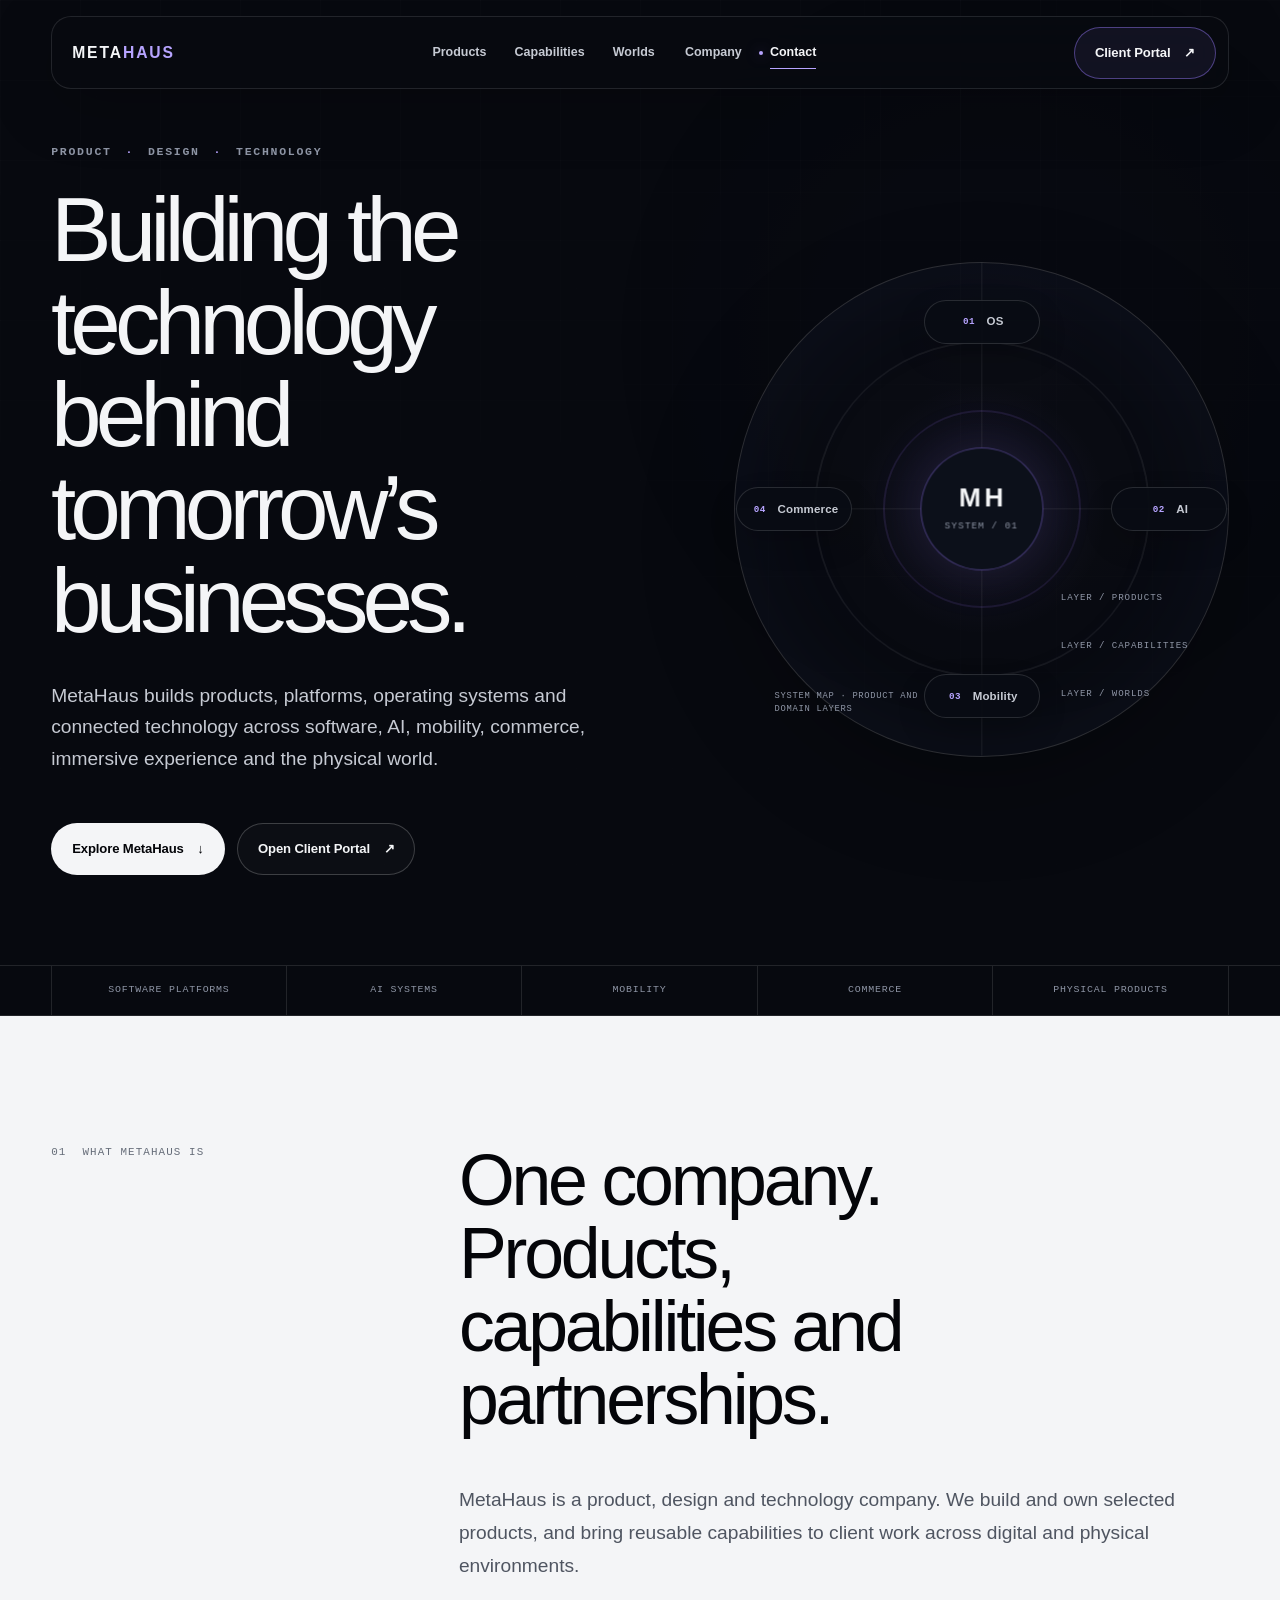
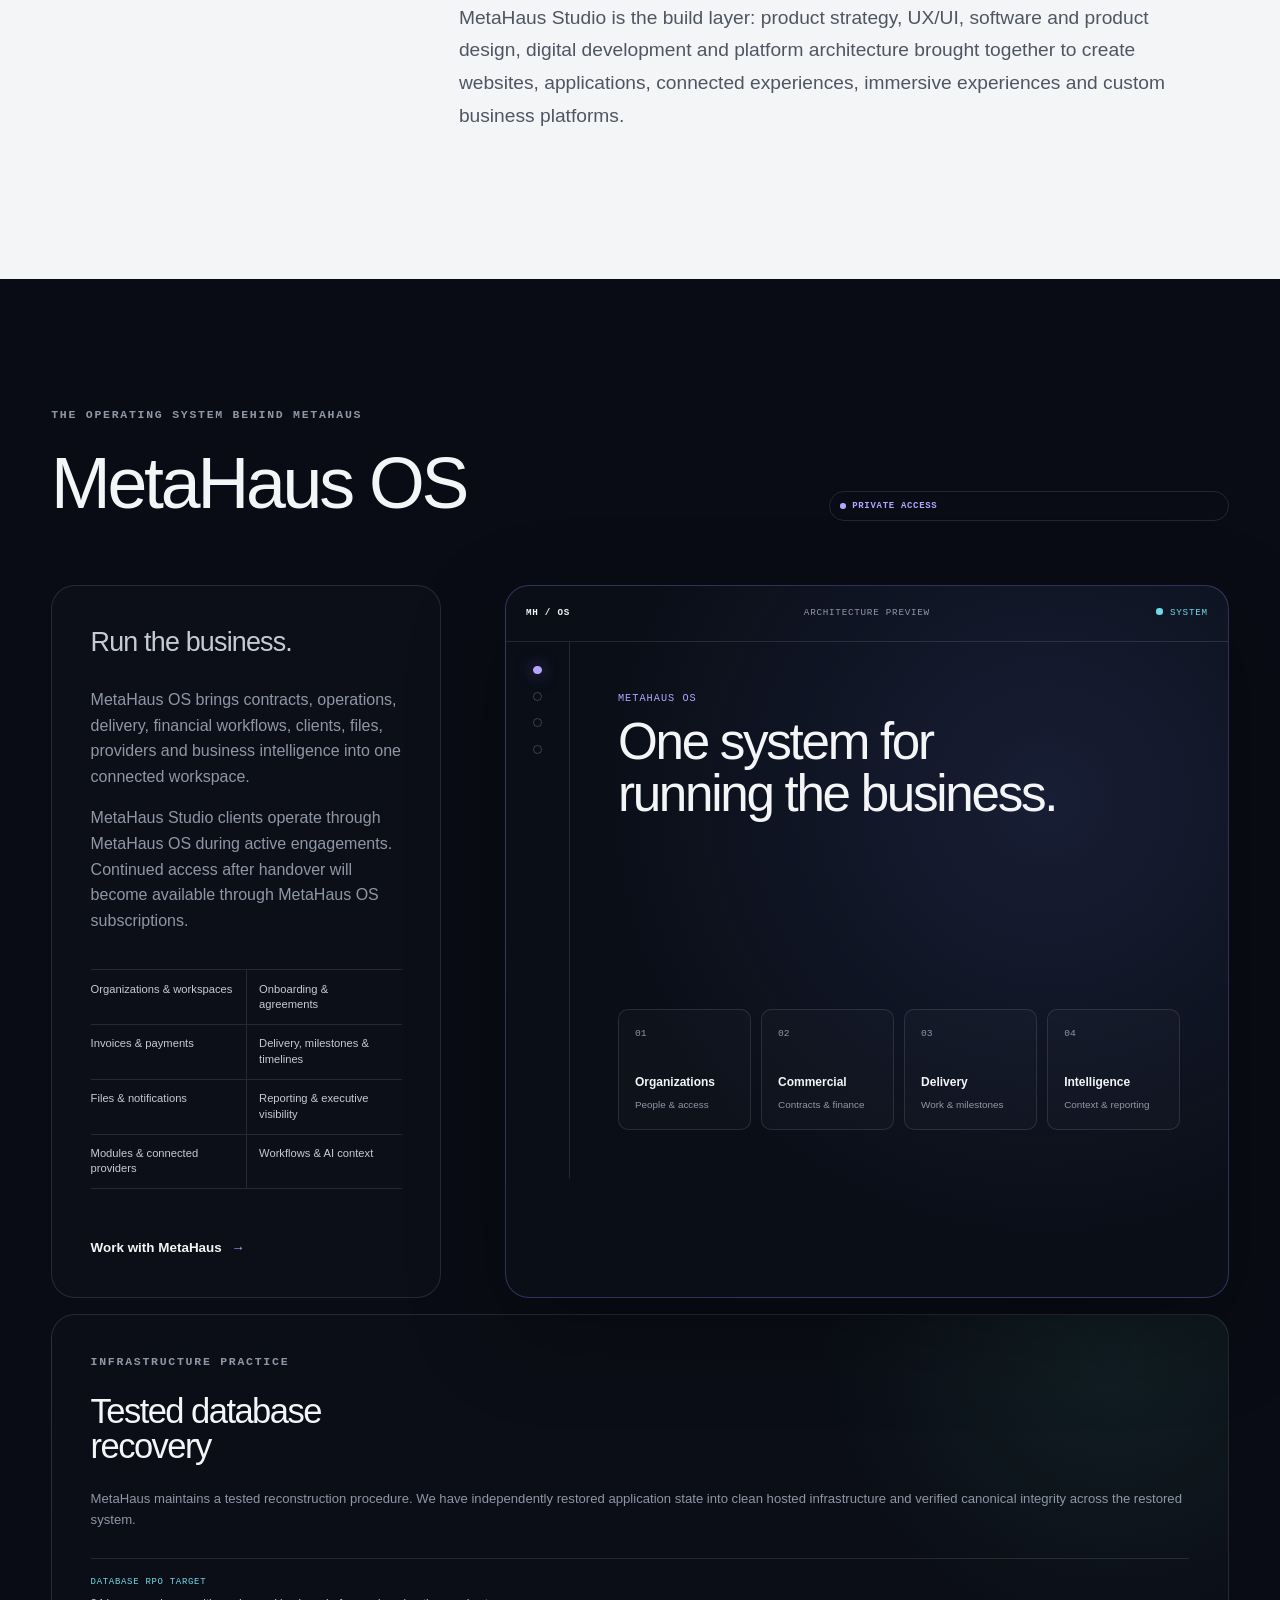
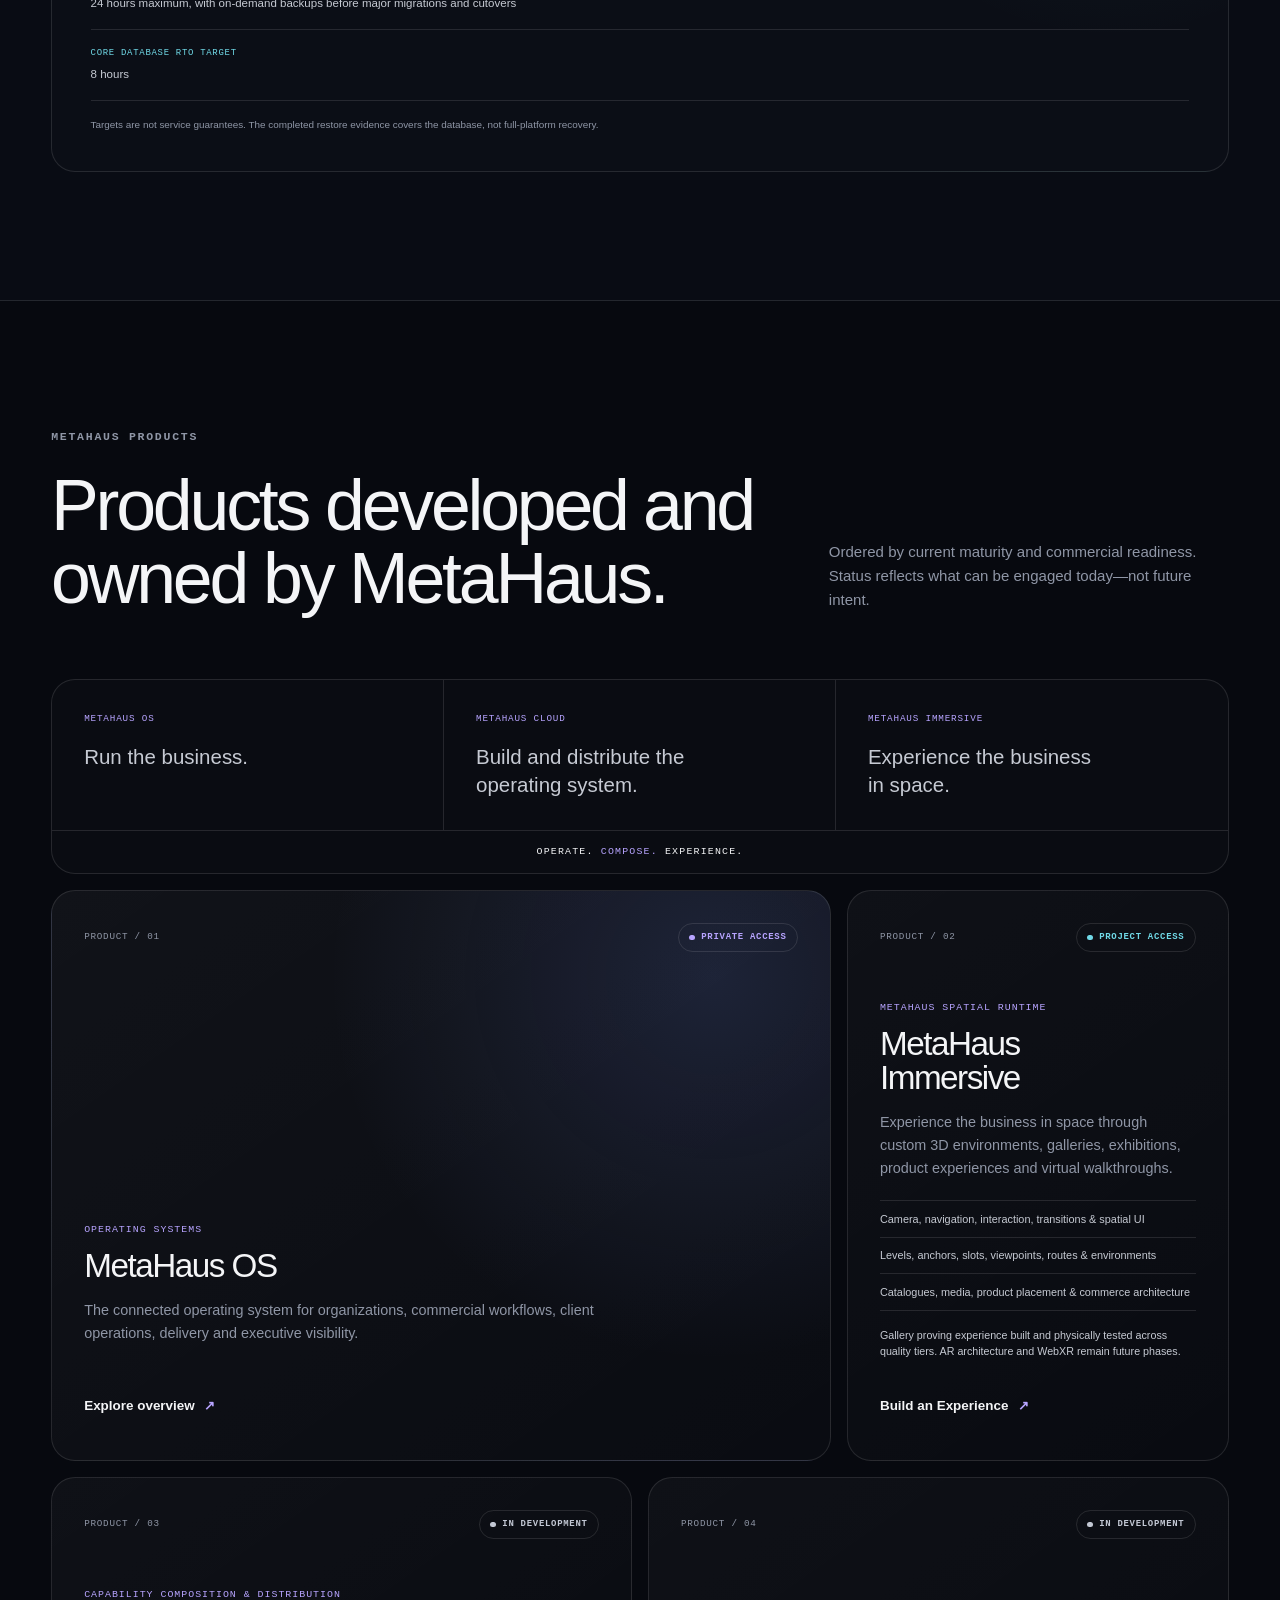
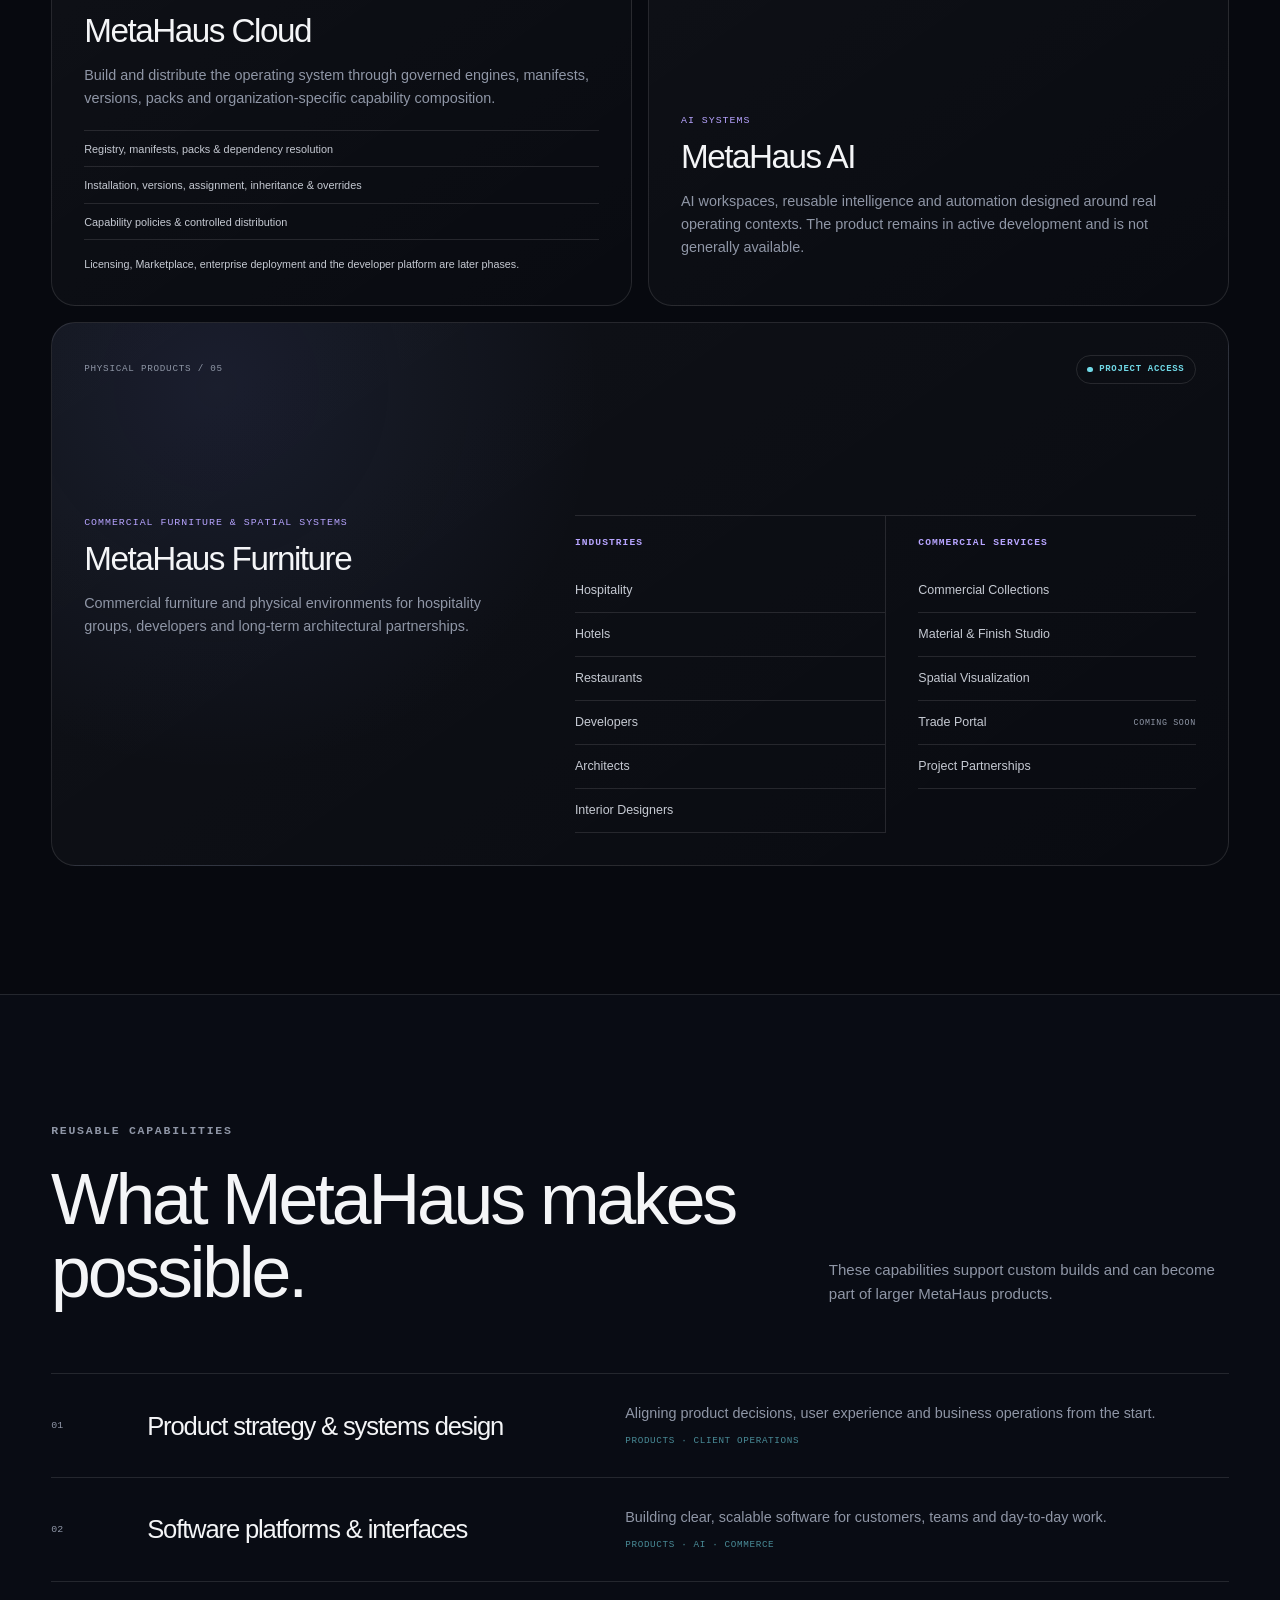
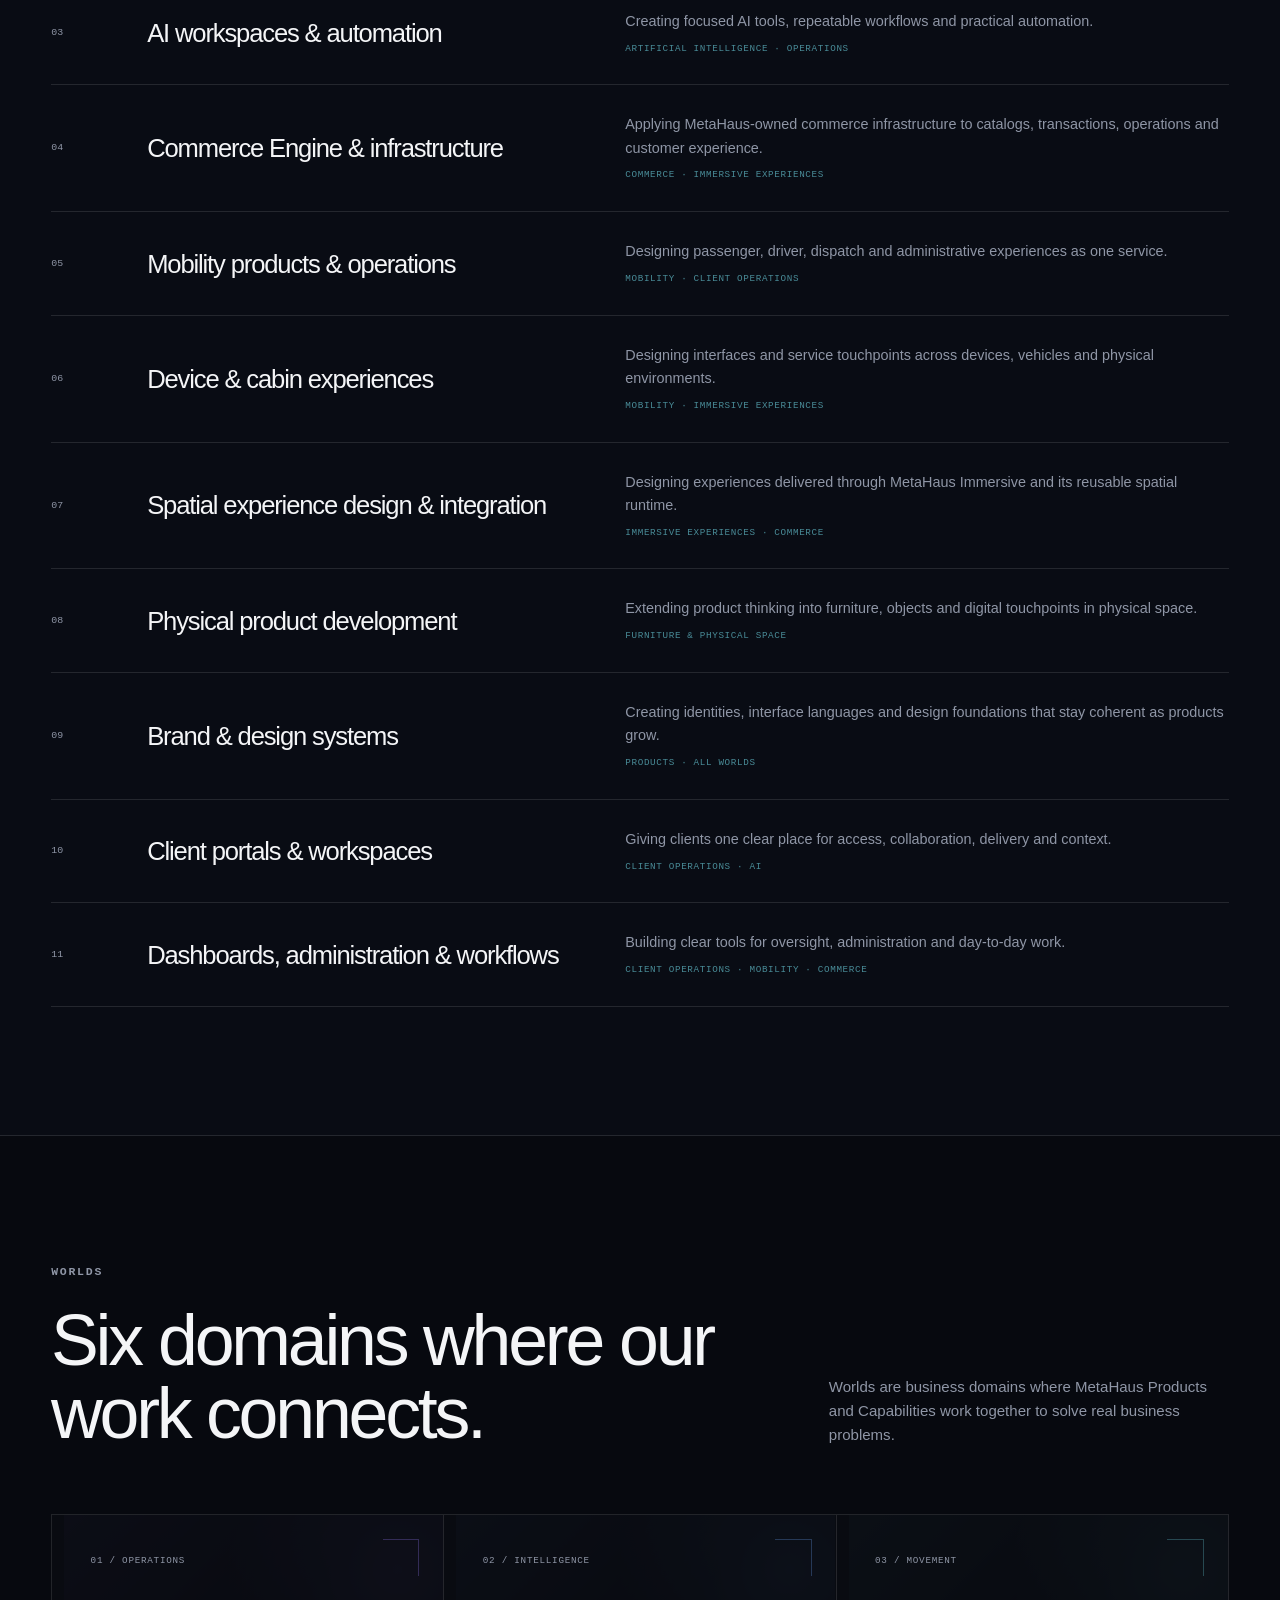
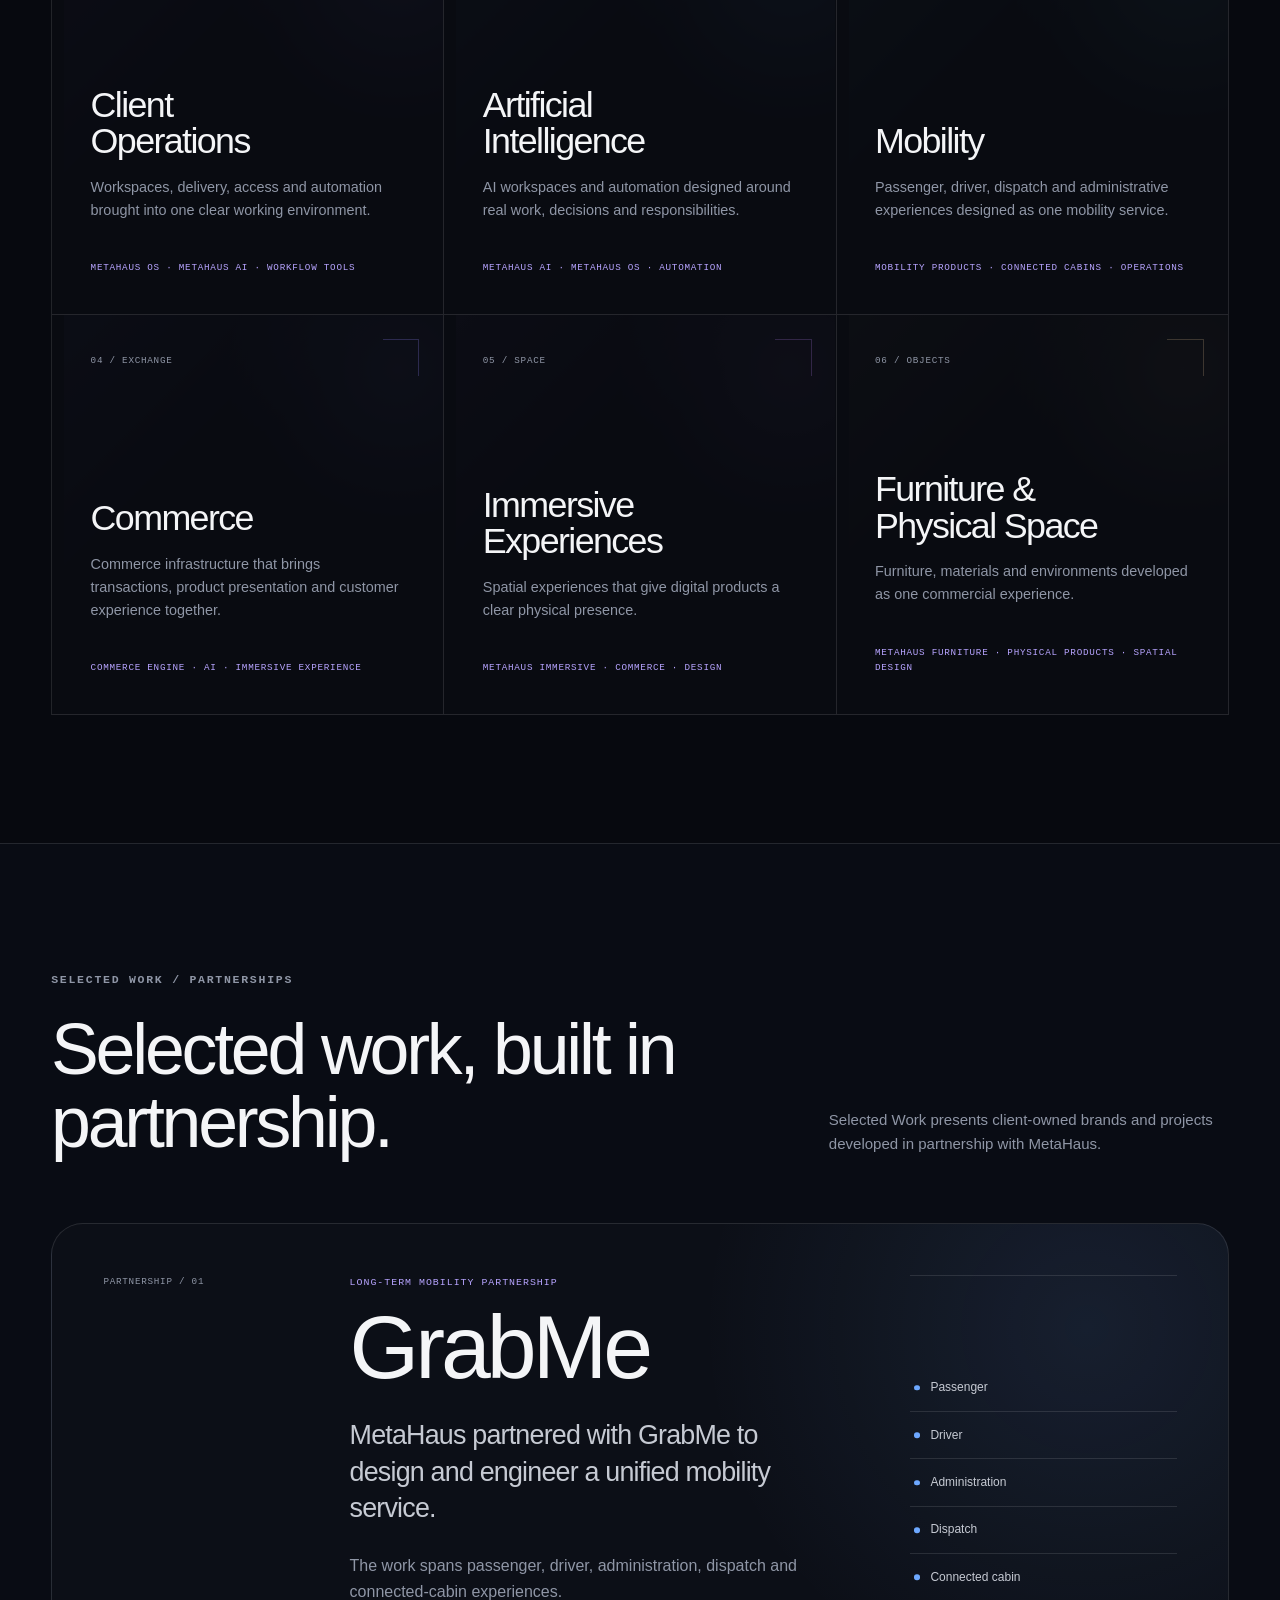
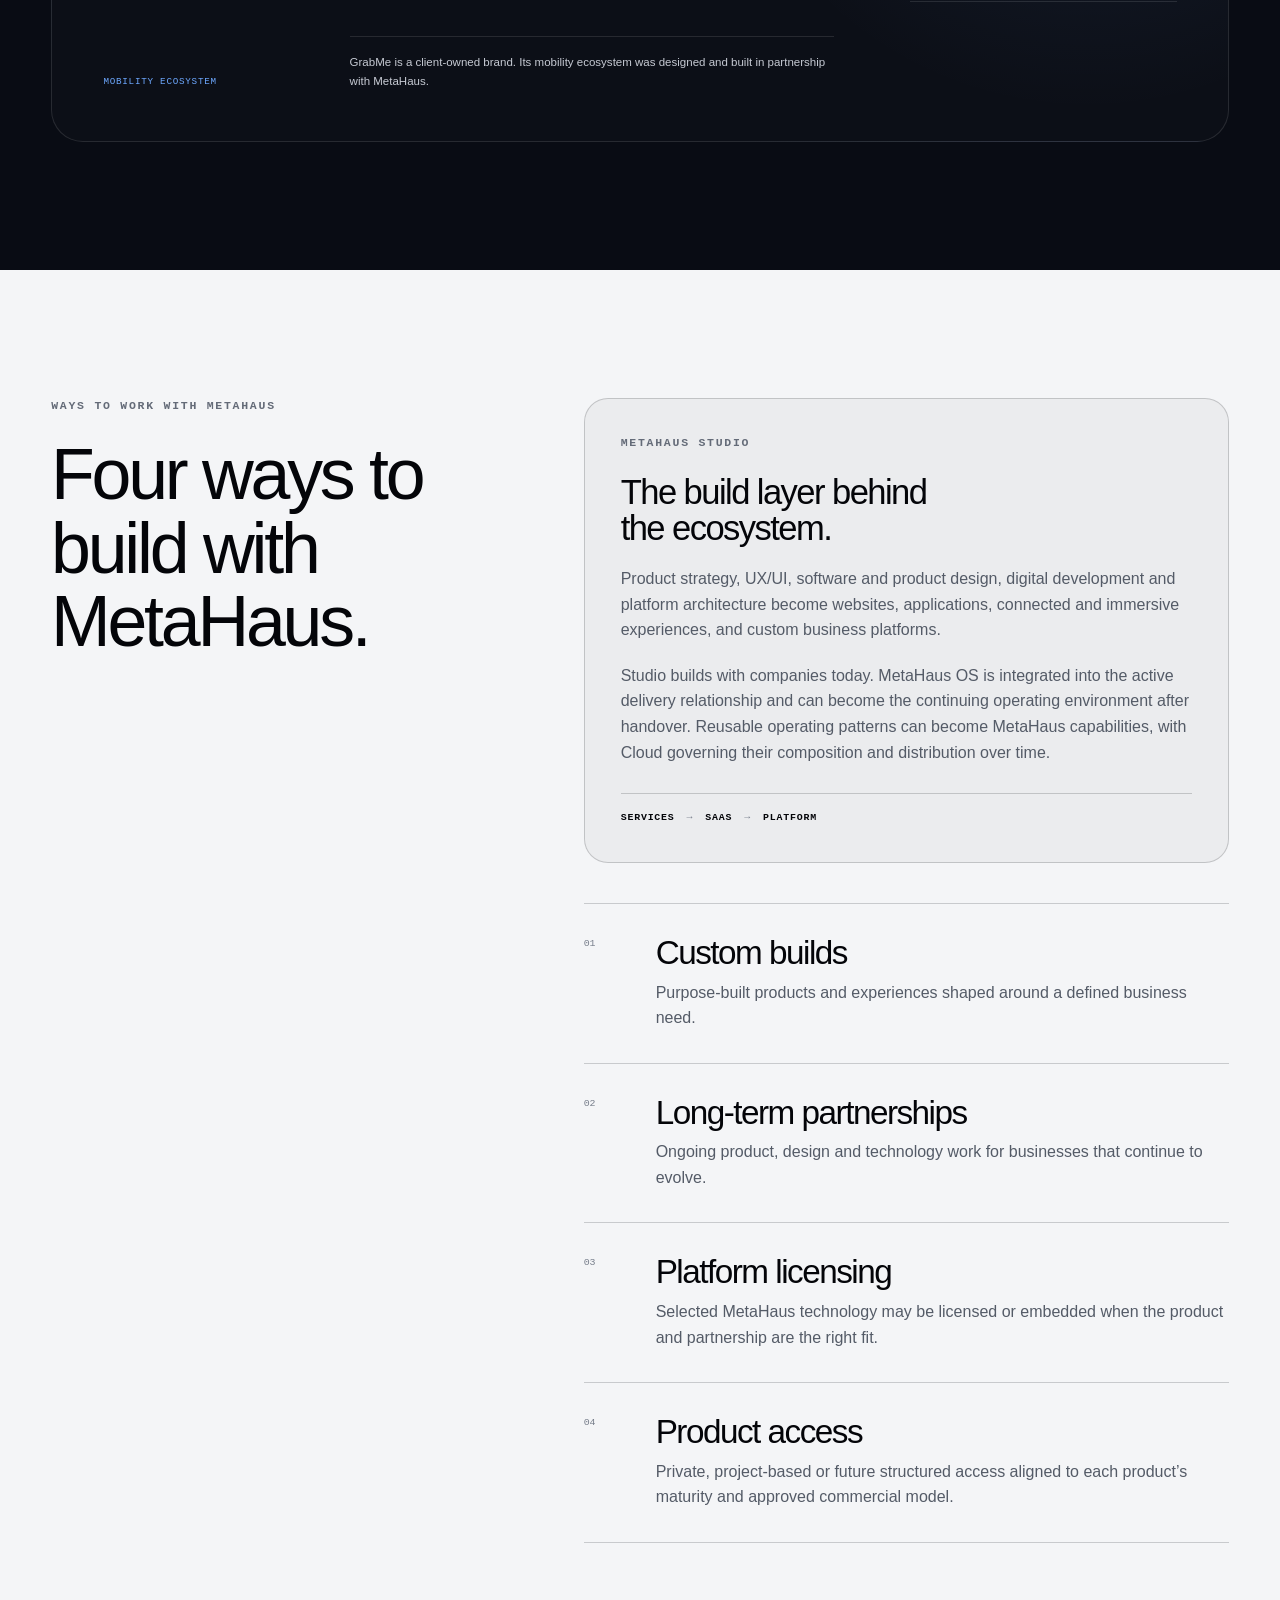
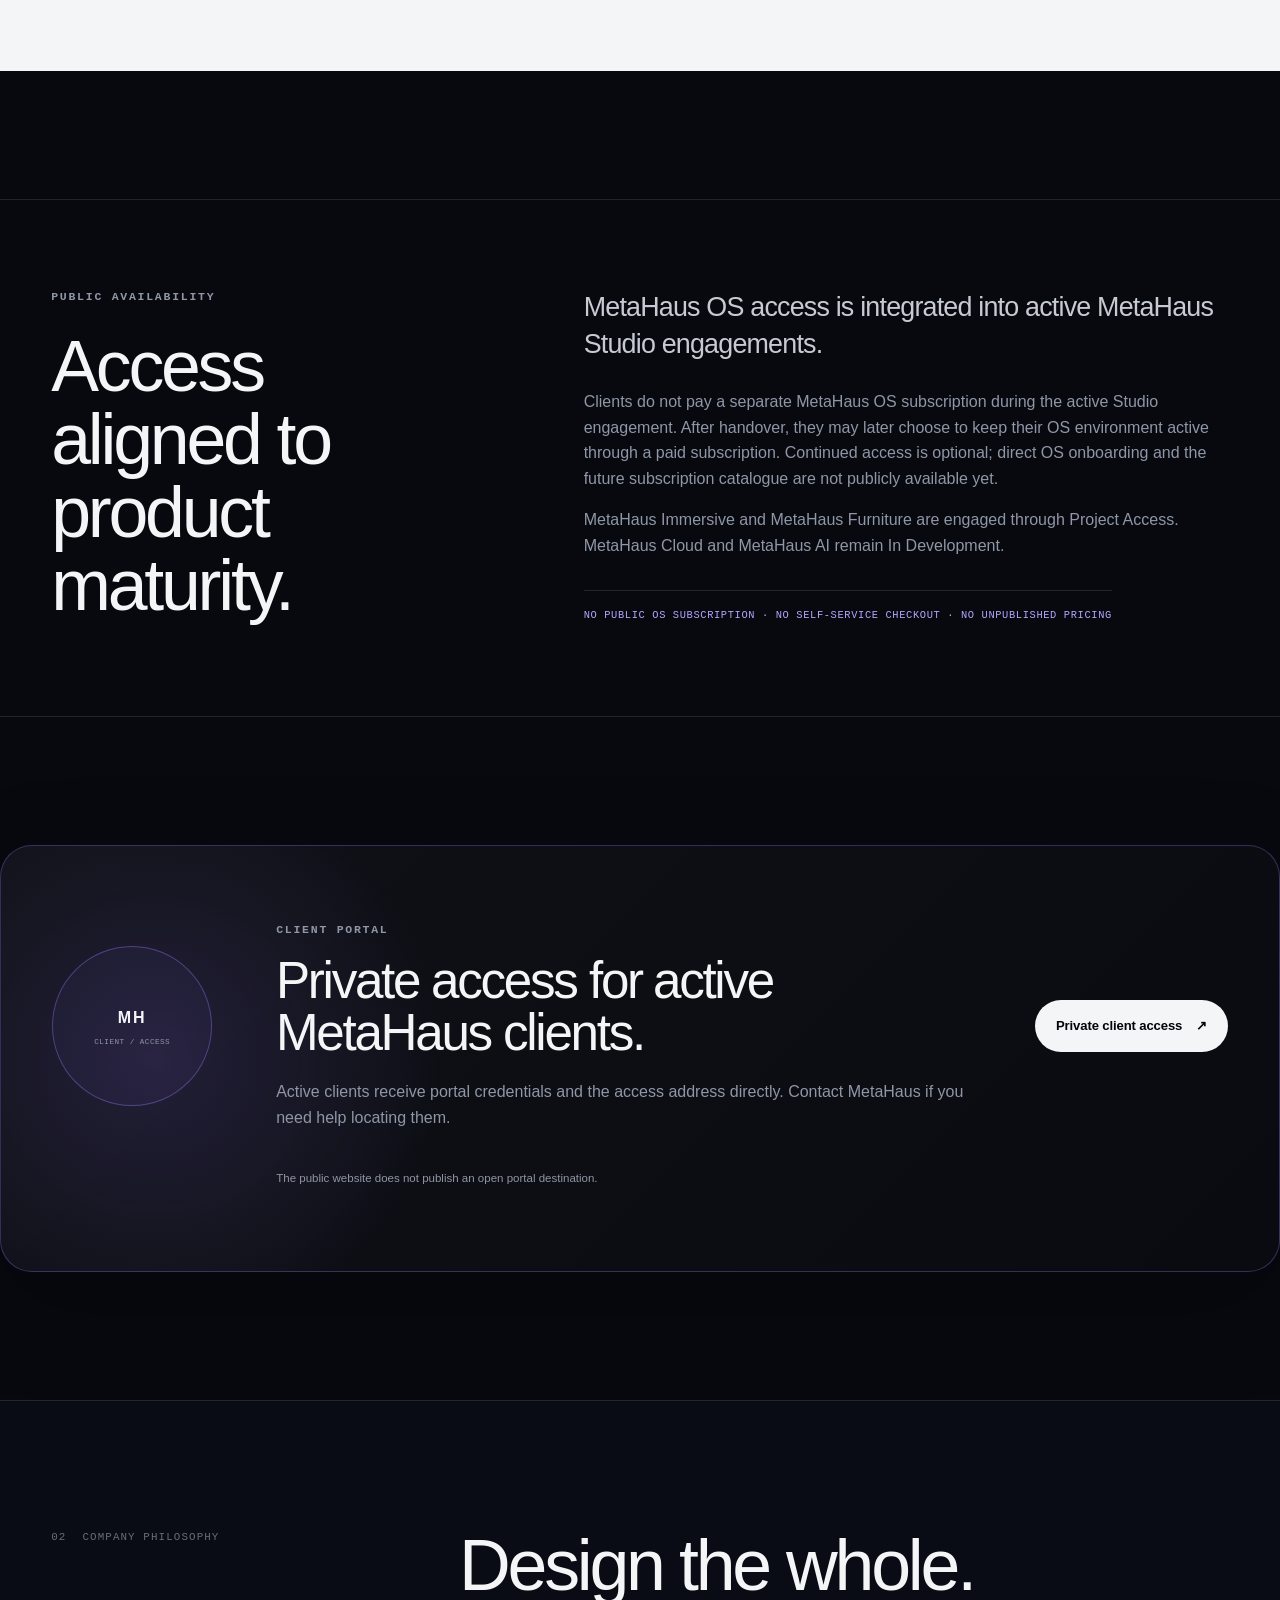
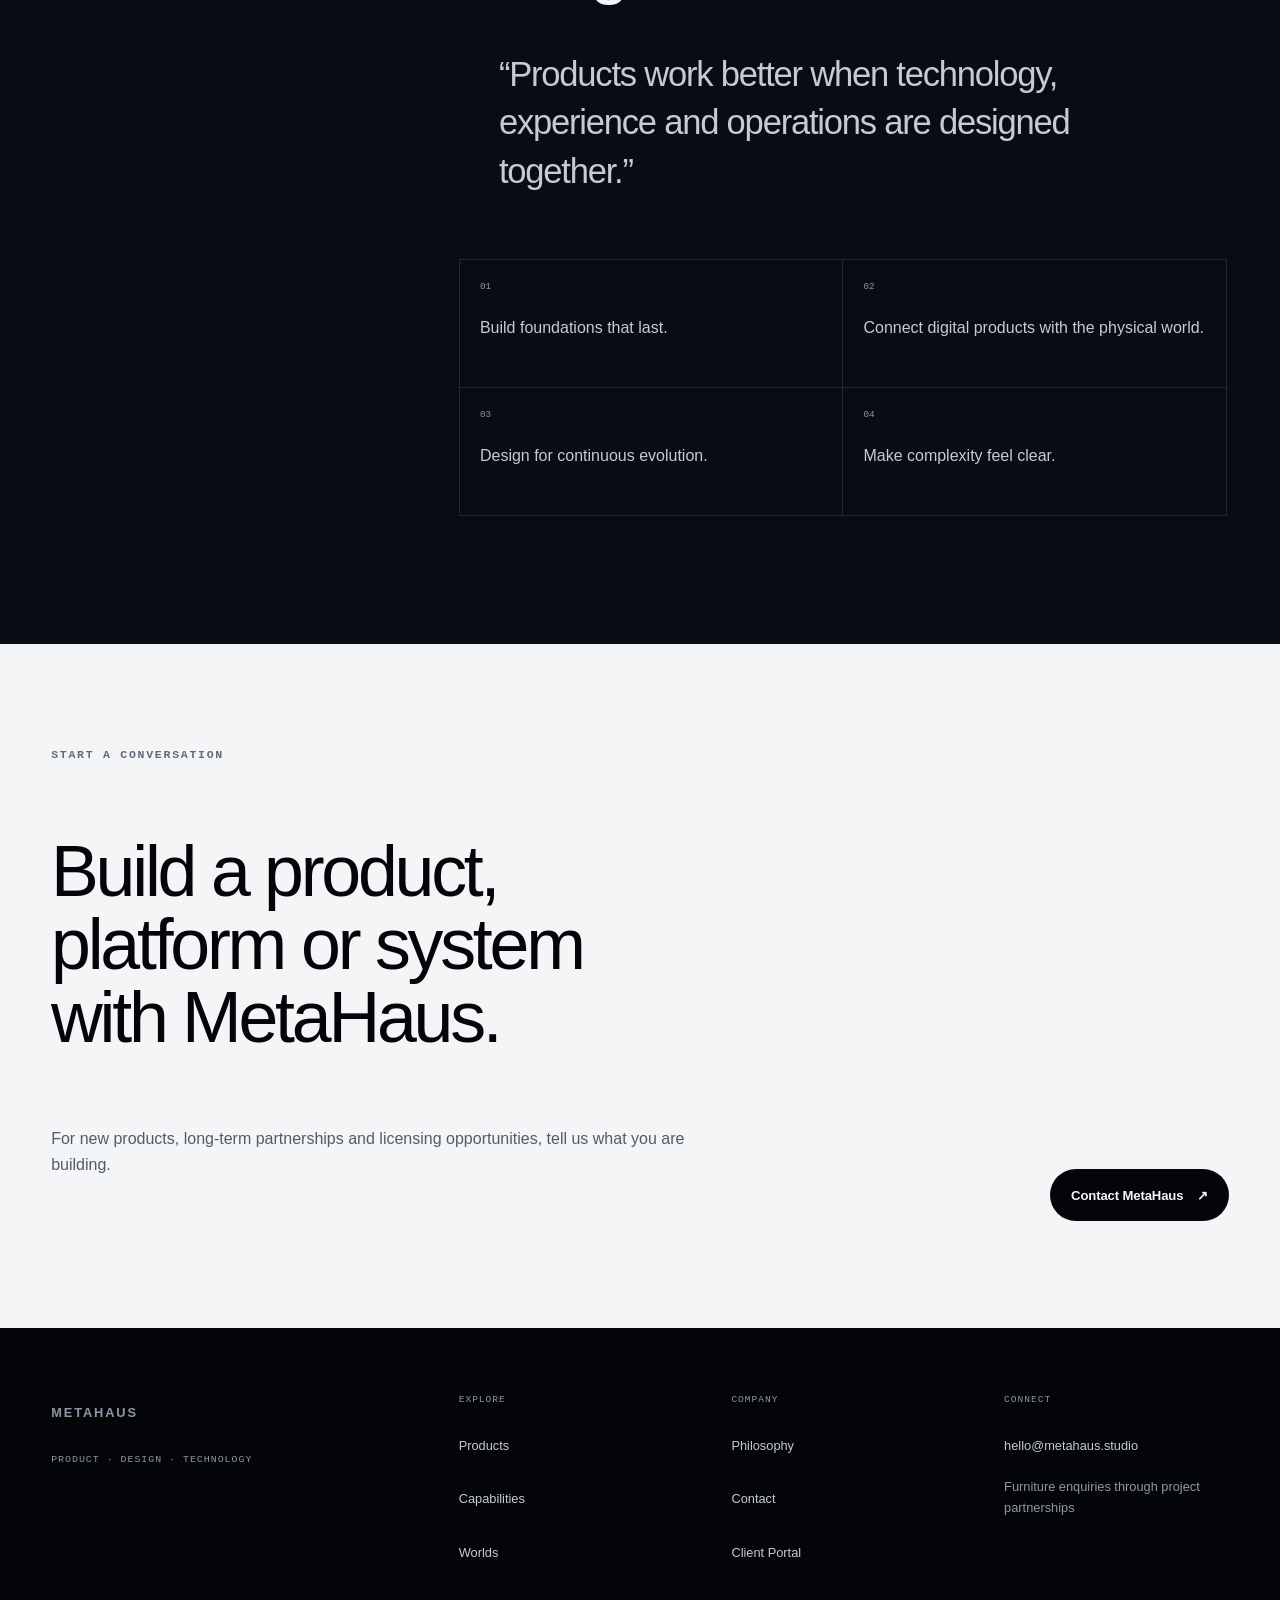
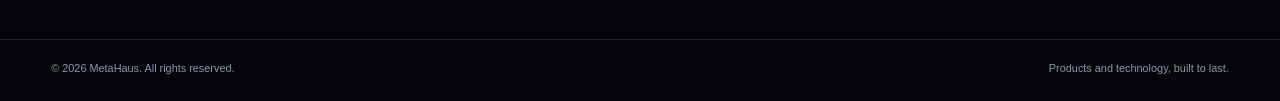
==== index.html @ 6623bcf9 "Release 2026.2: align MetaHaus commercial model" ====
<!doctype html>
<html lang="en">
<head>
  <meta charset="utf-8">
  <meta name="viewport" content="width=device-width, initial-scale=1">
  <title>MetaHaus — Product, Design &amp; Technology</title>
  <meta name="description" content="MetaHaus builds products, operating systems, software platforms, AI, immersive experiences and commercial environments.">
  <meta name="theme-color" content="#07090f">
  <link rel="canonical" href="https://metahaus.studio/">
  <link rel="icon" href="favicon.svg" type="image/svg+xml">

  <meta property="og:type" content="website">
  <meta property="og:site_name" content="MetaHaus">
  <meta property="og:title" content="MetaHaus — Product, Design &amp; Technology">
  <meta property="og:description" content="MetaHaus builds products, operating systems, software platforms, AI, immersive experiences and commercial environments.">
  <meta property="og:url" content="https://metahaus.studio/">
  <meta property="og:locale" content="en_US">
  <meta name="twitter:card" content="summary">
  <meta name="twitter:title" content="MetaHaus — Product, Design &amp; Technology">
  <meta name="twitter:description" content="MetaHaus builds products, operating systems, software platforms, AI, immersive experiences and commercial environments.">

  <script type="application/ld+json">
    {
      "@context": "https://schema.org",
      "@type": "Organization",
      "name": "MetaHaus",
      "url": "https://metahaus.studio/",
      "email": "hello@metahaus.studio",
      "description": "A product, design and technology company building products, operating systems, software platforms, AI, immersive experiences and commercial environments."
    }
  </script>

  <noscript><style>.primary-nav,.nav-toggle{display:none!important}</style></noscript>

  <link rel="stylesheet" href="css/styles.css">
</head>

<body class="home-page">
  <a class="skip-link" href="#main-content">Skip to content</a>

  <header class="site-header" data-site-header>
    <div class="nav-shell">
      <a class="brand" href="#top" aria-label="MetaHaus home">
        <span class="brand-meta">META</span><span class="brand-haus">HAUS</span>
      </a>

      <button
        class="nav-toggle"
        type="button"
        aria-expanded="false"
        aria-controls="primary-navigation"
        aria-label="Open navigation"
      >
        <span></span><span></span>
      </button>

      <nav class="primary-nav" id="primary-navigation" aria-label="Primary navigation">
        <a href="#products">Products</a>
        <a href="#capabilities">Capabilities</a>
        <a href="#worlds">Worlds</a>
        <a href="#company">Company</a>
        <a href="#contact">Contact</a>
      </nav>

      <a class="button button-portal nav-portal" href="#client-portal" data-portal-link data-magnetic>
        Client Portal
        <span aria-hidden="true">↗</span>
      </a>
    </div>
  </header>

  <noscript>
    <nav class="no-script-nav section-shell" aria-label="Primary navigation without JavaScript">
      <a href="#products">Products</a>
      <a href="#capabilities">Capabilities</a>
      <a href="#worlds">Worlds</a>
      <a href="#company">Company</a>
      <a href="#contact">Contact</a>
      <a href="#client-portal">Client Portal</a>
    </nav>
  </noscript>

  <main id="main-content">
    <section class="hero" id="top" aria-labelledby="hero-title">
      <div class="section-shell hero-layout">
        <div class="hero-copy reveal">
          <p class="eyebrow">Product <span>·</span> Design <span>·</span> Technology</p>
          <h1 id="hero-title">Building the technology behind tomorrow’s businesses.</h1>
          <p class="hero-intro">MetaHaus builds products, platforms, operating systems and connected technology across software, AI, mobility, commerce, immersive experience and the physical world.</p>
          <div class="button-row">
            <a class="button button-primary" href="#products">Explore MetaHaus <span aria-hidden="true">↓</span></a>
            <a class="button button-secondary" href="#client-portal" data-portal-link data-magnetic>Open Client Portal <span aria-hidden="true">↗</span></a>
          </div>
        </div>

        <div class="hero-system reveal" role="group" aria-label="Conceptual MetaHaus map showing Products, Capabilities and Worlds across operating systems, AI, mobility and commerce." data-motion-region>
          <div class="system-orbit orbit-one" aria-hidden="true"></div>
          <div class="system-orbit orbit-two" aria-hidden="true"></div>
          <div class="system-core" aria-hidden="true">
            <span>MH</span>
            <small>System / 01</small>
          </div>
          <div class="system-node node-os" tabindex="0" data-layer="products"><span>01</span> OS</div>
          <div class="system-node node-ai" tabindex="0" data-layer="products"><span>02</span> AI</div>
          <div class="system-node node-mobility" tabindex="0" data-layer="worlds"><span>03</span> Mobility</div>
          <div class="system-node node-commerce" tabindex="0" data-layer="worlds"><span>04</span> Commerce</div>
          <div class="system-readout" aria-label="System layers">
            <button type="button" data-layer-control="products" aria-pressed="false">Layer / Products</button>
            <button type="button" data-layer-control="capabilities" aria-pressed="false">Layer / Capabilities</button>
            <button type="button" data-layer-control="worlds" aria-pressed="false">Layer / Worlds</button>
          </div>
          <p class="system-caption" aria-hidden="true">System map · product and domain layers</p>
        </div>
      </div>

      <div class="section-shell hero-index" aria-label="MetaHaus domains">
        <span>Software platforms</span>
        <span>AI systems</span>
        <span>Mobility</span>
        <span>Commerce</span>
        <span>Physical products</span>
      </div>
    </section>

    <section class="section section-definition" aria-labelledby="definition-title">
      <div class="section-shell definition-grid">
        <div class="section-marker reveal">
          <span>01</span>
          <p>What MetaHaus is</p>
        </div>
        <div class="definition-copy reveal">
          <h2 id="definition-title">One company.<br>Products, capabilities and partnerships.</h2>
          <p>MetaHaus is a product, design and technology company. We build and own selected products, and bring reusable capabilities to client work across digital and physical environments.</p>
          <p>MetaHaus Studio is the build layer: product strategy, UX/UI, software and product design, digital development and platform architecture brought together to create websites, applications, connected experiences, immersive experiences and custom business platforms.</p>
        </div>
      </div>
    </section>

    <section class="section section-os" aria-labelledby="os-title">
      <div class="section-shell">
        <div class="section-heading reveal">
          <div>
            <p class="eyebrow">The operating system behind MetaHaus</p>
            <h2 id="os-title">MetaHaus OS</h2>
          </div>
          <span class="status status-private">Private Access</span>
        </div>

        <div class="os-panel reveal">
          <div class="os-narrative">
            <p class="large-copy">Run the business.</p>
            <p>MetaHaus OS brings contracts, operations, delivery, financial workflows, clients, files, providers and business intelligence into one connected workspace.</p>
            <p>MetaHaus Studio clients operate through MetaHaus OS during active engagements. Continued access after handover will become available through MetaHaus OS subscriptions.</p>
            <ul class="os-scope" aria-label="MetaHaus OS operating scope">
              <li>Organizations &amp; workspaces</li>
              <li>Onboarding &amp; agreements</li>
              <li>Invoices &amp; payments</li>
              <li>Delivery, milestones &amp; timelines</li>
              <li>Files &amp; notifications</li>
              <li>Reporting &amp; executive visibility</li>
              <li>Modules &amp; connected providers</li>
              <li>Workflows &amp; AI context</li>
            </ul>
            <a class="text-link" href="#contact">Work with MetaHaus <span aria-hidden="true">→</span></a>
          </div>

          <div class="os-interface" role="img" aria-label="Conceptual MetaHaus OS architecture showing workspace, intelligence, reusable capability and domain layers." data-motion-region>
            <div class="interface-topbar">
              <span class="interface-mark">MH / OS</span>
              <span>Architecture preview</span>
              <span class="interface-state">System</span>
            </div>
            <div class="interface-body">
              <div class="interface-rail" aria-hidden="true">
                <span class="active"></span><span></span><span></span><span></span>
              </div>
              <div class="interface-content">
                <p>MetaHaus OS</p>
                <h3>One system for<br>running the business.</h3>
                <div class="interface-modules">
                  <article><span>01</span><strong>Organizations</strong><small>People &amp; access</small></article>
                  <article><span>02</span><strong>Commercial</strong><small>Contracts &amp; finance</small></article>
                  <article><span>03</span><strong>Delivery</strong><small>Work &amp; milestones</small></article>
                  <article><span>04</span><strong>Intelligence</strong><small>Context &amp; reporting</small></article>
                </div>
              </div>
            </div>
          </div>
        </div>

        <div class="os-support-row">
          <aside class="reliability-proof reveal" aria-labelledby="recovery-title">
            <p class="eyebrow">Infrastructure practice</p>
            <h3 id="recovery-title">Tested database recovery</h3>
            <p>MetaHaus maintains a tested reconstruction procedure. We have independently restored application state into clean hosted infrastructure and verified canonical integrity across the restored system.</p>
            <dl>
              <div><dt>Database RPO target</dt><dd>24 hours maximum, with on-demand backups before major migrations and cutovers</dd></div>
              <div><dt>Core database RTO target</dt><dd>8 hours</dd></div>
            </dl>
            <small>Targets are not service guarantees. The completed restore evidence covers the database, not full-platform recovery.</small>
          </aside>
        </div>
      </div>
    </section>

    <section class="section" id="products" aria-labelledby="products-title">
      <div class="section-shell">
        <div class="section-heading reveal">
          <div>
            <p class="eyebrow">MetaHaus products</p>
            <h2 id="products-title">Products developed and owned by MetaHaus.</h2>
          </div>
          <p class="heading-note">Ordered by current maturity and commercial readiness. Status reflects what can be engaged today—not future intent.</p>
        </div>

        <div class="platform-distinction reveal" aria-label="Core MetaHaus platform distinction">
          <div><span>MetaHaus OS</span><strong>Run the business.</strong></div>
          <div><span>MetaHaus Cloud</span><strong>Build and distribute the operating system.</strong></div>
          <div><span>MetaHaus Immersive</span><strong>Experience the business in space.</strong></div>
          <p>Operate. <span>Compose.</span> Experience.</p>
        </div>

        <div class="product-grid product-grid-five">
          <article class="product-card product-card-featured reveal" tabindex="0" data-module>
            <div class="card-topline"><span>Product / 01</span><span class="status status-private">Private Access</span></div>
            <div>
              <p class="product-family">Operating systems</p>
              <h3>MetaHaus OS</h3>
              <p>The connected operating system for organizations, commercial workflows, client operations, delivery and executive visibility.</p>
            </div>
            <a href="#os-title" class="card-link" aria-label="Explore MetaHaus OS overview">Explore overview <span aria-hidden="true">↗</span></a>
          </article>

          <article class="product-card reveal" tabindex="0" data-module>
            <div class="card-topline"><span>Product / 02</span><span class="status status-project">Project Access</span></div>
            <div>
              <p class="product-family">MetaHaus Spatial Runtime</p>
              <h3>MetaHaus Immersive</h3>
              <p>Experience the business in space through custom 3D environments, galleries, exhibitions, product experiences and virtual walkthroughs.</p>
              <ul class="product-signals">
                <li>Camera, navigation, interaction, transitions &amp; spatial UI</li>
                <li>Levels, anchors, slots, viewpoints, routes &amp; environments</li>
                <li>Catalogues, media, product placement &amp; commerce architecture</li>
              </ul>
              <p class="product-proof">Gallery proving experience built and physically tested across quality tiers. AR architecture and WebXR remain future phases.</p>
            </div>
            <a href="mailto:hello@metahaus.studio?subject=MetaHaus%20Immersive%20Project" class="card-link">Build an Experience <span aria-hidden="true">↗</span></a>
          </article>

          <article class="product-card product-card-half reveal" tabindex="0" data-module>
            <div class="card-topline"><span>Product / 03</span><span class="status status-development">In Development</span></div>
            <div>
              <p class="product-family">Capability composition &amp; distribution</p>
              <h3>MetaHaus Cloud</h3>
              <p>Build and distribute the operating system through governed engines, manifests, versions, packs and organization-specific capability composition.</p>
              <ul class="product-signals">
                <li>Registry, manifests, packs &amp; dependency resolution</li>
                <li>Installation, versions, assignment, inheritance &amp; overrides</li>
                <li>Capability policies &amp; controlled distribution</li>
              </ul>
              <p class="product-proof">Licensing, Marketplace, enterprise deployment and the developer platform are later phases.</p>
            </div>
          </article>

          <article class="product-card product-card-half reveal" tabindex="0" data-module>
            <div class="card-topline"><span>Product / 04</span><span class="status status-development">In Development</span></div>
            <div>
              <p class="product-family">AI systems</p>
              <h3>MetaHaus AI</h3>
              <p>AI workspaces, reusable intelligence and automation designed around real operating contexts. The product remains in active development and is not generally available.</p>
            </div>
          </article>

          <article class="product-card product-card-commercial product-card-wide reveal" tabindex="0" data-module>
            <div class="card-topline"><span>Physical products / 05</span><span class="status status-project">Project Access</span></div>
            <div class="commercial-layout">
              <div class="commercial-intro">
                <p class="product-family">Commercial Furniture &amp; Spatial Systems</p>
                <h3>MetaHaus Furniture</h3>
                <p>Commercial furniture and physical environments for hospitality groups, developers and long-term architectural partnerships.</p>
              </div>
              <div class="commercial-capability-grid">
                <section class="commercial-capability-group" aria-labelledby="commercial-industries-title">
                  <h4 id="commercial-industries-title">Industries</h4>
                  <ul>
                    <li>Hospitality</li>
                    <li>Hotels</li>
                    <li>Restaurants</li>
                    <li>Developers</li>
                    <li>Architects</li>
                    <li>Interior Designers</li>
                  </ul>
                </section>
                <section class="commercial-capability-group" aria-labelledby="commercial-services-title">
                  <h4 id="commercial-services-title">Commercial Services</h4>
                  <ul>
                    <li>Commercial Collections</li>
                    <li>Material &amp; Finish Studio</li>
                    <li>Spatial Visualization</li>
                    <li><span>Trade Portal</span><small>Coming Soon</small></li>
                    <li>Project Partnerships</li>
                  </ul>
                </section>
              </div>
            </div>
          </article>
        </div>
      </div>
    </section>

    <section class="section section-capabilities" id="capabilities" aria-labelledby="capabilities-title">
      <div class="section-shell">
        <div class="section-heading reveal">
          <div>
            <p class="eyebrow">Reusable capabilities</p>
            <h2 id="capabilities-title">What MetaHaus makes possible.</h2>
          </div>
          <p class="heading-note">These capabilities support custom builds and can become part of larger MetaHaus products.</p>
        </div>

        <div class="capability-list">
          <article class="capability-row reveal" tabindex="0"><span>01</span><h3>Product strategy &amp; systems design</h3><div><p>Aligning product decisions, user experience and business operations from the start.</p><small class="capability-domains">Products · Client Operations</small></div></article>
          <article class="capability-row reveal" tabindex="0"><span>02</span><h3>Software platforms &amp; interfaces</h3><div><p>Building clear, scalable software for customers, teams and day-to-day work.</p><small class="capability-domains">Products · AI · Commerce</small></div></article>
          <article class="capability-row reveal" tabindex="0"><span>03</span><h3>AI workspaces &amp; automation</h3><div><p>Creating focused AI tools, repeatable workflows and practical automation.</p><small class="capability-domains">Artificial Intelligence · Operations</small></div></article>
          <article class="capability-row reveal" tabindex="0"><span>04</span><h3>Commerce Engine &amp; infrastructure</h3><div><p>Applying MetaHaus-owned commerce infrastructure to catalogs, transactions, operations and customer experience.</p><small class="capability-domains">Commerce · Immersive Experiences</small></div></article>
          <article class="capability-row reveal" tabindex="0"><span>05</span><h3>Mobility products &amp; operations</h3><div><p>Designing passenger, driver, dispatch and administrative experiences as one service.</p><small class="capability-domains">Mobility · Client Operations</small></div></article>
          <article class="capability-row reveal" tabindex="0"><span>06</span><h3>Device &amp; cabin experiences</h3><div><p>Designing interfaces and service touchpoints across devices, vehicles and physical environments.</p><small class="capability-domains">Mobility · Immersive Experiences</small></div></article>
          <article class="capability-row reveal" tabindex="0"><span>07</span><h3>Spatial experience design &amp; integration</h3><div><p>Designing experiences delivered through MetaHaus Immersive and its reusable spatial runtime.</p><small class="capability-domains">Immersive Experiences · Commerce</small></div></article>
          <article class="capability-row reveal" tabindex="0"><span>08</span><h3>Physical product development</h3><div><p>Extending product thinking into furniture, objects and digital touchpoints in physical space.</p><small class="capability-domains">Furniture &amp; Physical Space</small></div></article>
          <article class="capability-row reveal" tabindex="0"><span>09</span><h3>Brand &amp; design systems</h3><div><p>Creating identities, interface languages and design foundations that stay coherent as products grow.</p><small class="capability-domains">Products · All Worlds</small></div></article>
          <article class="capability-row reveal" tabindex="0"><span>10</span><h3>Client portals &amp; workspaces</h3><div><p>Giving clients one clear place for access, collaboration, delivery and context.</p><small class="capability-domains">Client Operations · AI</small></div></article>
          <article class="capability-row reveal" tabindex="0"><span>11</span><h3>Dashboards, administration &amp; workflows</h3><div><p>Building clear tools for oversight, administration and day-to-day work.</p><small class="capability-domains">Client Operations · Mobility · Commerce</small></div></article>
        </div>
      </div>
    </section>

    <section class="section" id="worlds" aria-labelledby="worlds-title">
      <div class="section-shell">
        <div class="section-heading reveal">
          <div>
            <p class="eyebrow">Worlds</p>
            <h2 id="worlds-title">Six domains where our work connects.</h2>
          </div>
          <p class="heading-note">Worlds are business domains where MetaHaus Products and Capabilities work together to solve real business problems.</p>
        </div>

        <div class="world-grid" data-motion-region>
          <article class="world-card reveal" tabindex="0" data-world="operations"><span>01 / Operations</span><h3>Client Operations</h3><p>Workspaces, delivery, access and automation brought into one clear working environment.</p><small>MetaHaus OS · MetaHaus AI · Workflow tools</small></article>
          <article class="world-card reveal" tabindex="0" data-world="intelligence"><span>02 / Intelligence</span><h3>Artificial Intelligence</h3><p>AI workspaces and automation designed around real work, decisions and responsibilities.</p><small>MetaHaus AI · MetaHaus OS · Automation</small></article>
          <article class="world-card reveal" tabindex="0" data-world="mobility"><span>03 / Movement</span><h3>Mobility</h3><p>Passenger, driver, dispatch and administrative experiences designed as one mobility service.</p><small>Mobility products · Connected cabins · Operations</small></article>
          <article class="world-card reveal" tabindex="0" data-world="commerce"><span>04 / Exchange</span><h3>Commerce</h3><p>Commerce infrastructure that brings transactions, product presentation and customer experience together.</p><small>Commerce Engine · AI · Immersive experience</small></article>
          <article class="world-card reveal" tabindex="0" data-world="immersive"><span>05 / Space</span><h3>Immersive Experiences</h3><p>Spatial experiences that give digital products a clear physical presence.</p><small>MetaHaus Immersive · Commerce · Design</small></article>
          <article class="world-card reveal" tabindex="0" data-world="furniture"><span>06 / Objects</span><h3>Furniture &amp; Physical Space</h3><p>Furniture, materials and environments developed as one commercial experience.</p><small>MetaHaus Furniture · Physical products · Spatial design</small></article>
        </div>
      </div>
    </section>

    <section class="section section-partnership" id="selected-work" aria-labelledby="selected-work-title">
      <div class="section-shell">
        <div class="section-heading reveal">
          <div>
            <p class="eyebrow">Selected Work / Partnerships</p>
            <h2 id="selected-work-title">Selected work, built in partnership.</h2>
          </div>
          <p class="heading-note">Selected Work presents client-owned brands and projects developed in partnership with MetaHaus.</p>
        </div>

        <article class="partnership-panel reveal" tabindex="0" data-motion-region>
          <div class="partnership-index">
            <span>Partnership / 01</span>
            <small>Mobility ecosystem</small>
          </div>
          <div class="partnership-copy">
            <p class="product-family">Long-term mobility partnership</p>
            <h3>GrabMe</h3>
            <p class="large-copy">MetaHaus partnered with GrabMe to design and engineer a unified mobility service.</p>
            <p>The work spans passenger, driver, administration, dispatch and connected-cabin experiences.</p>
            <small class="partnership-credit">GrabMe is a client-owned brand. Its mobility ecosystem was designed and built in partnership with MetaHaus.</small>
          </div>
          <div class="partnership-system" aria-label="GrabMe experience areas">
            <span>Passenger</span>
            <span>Driver</span>
            <span>Administration</span>
            <span>Dispatch</span>
            <span>Connected cabin</span>
          </div>
        </article>
      </div>
    </section>

    <section class="section section-engagement" aria-labelledby="engagement-title">
      <div class="section-shell engagement-layout">
        <div class="section-heading sticky-heading reveal">
          <div>
            <p class="eyebrow">Ways to work with MetaHaus</p>
            <h2 id="engagement-title">Four ways to build with MetaHaus.</h2>
          </div>
        </div>

        <div class="engagement-content">
          <aside class="studio-layer reveal" aria-labelledby="studio-layer-title">
            <p class="eyebrow">MetaHaus Studio</p>
            <h3 id="studio-layer-title">The build layer behind the ecosystem.</h3>
            <p>Product strategy, UX/UI, software and product design, digital development and platform architecture become websites, applications, connected and immersive experiences, and custom business platforms.</p>
            <p>Studio builds with companies today. MetaHaus OS is integrated into the active delivery relationship and can become the continuing operating environment after handover. Reusable operating patterns can become MetaHaus capabilities, with Cloud governing their composition and distribution over time.</p>
            <div class="studio-path" aria-label="MetaHaus commercial evolution"><span>Services</span><i aria-hidden="true">→</i><span>SaaS</span><i aria-hidden="true">→</i><span>Platform</span></div>
          </aside>

          <div class="engagement-list">
            <article class="engagement-item reveal"><span>01</span><div><h3>Custom builds</h3><p>Purpose-built products and experiences shaped around a defined business need.</p></div></article>
            <article class="engagement-item reveal"><span>02</span><div><h3>Long-term partnerships</h3><p>Ongoing product, design and technology work for businesses that continue to evolve.</p></div></article>
            <article class="engagement-item reveal"><span>03</span><div><h3>Platform licensing</h3><p>Selected MetaHaus technology may be licensed or embedded when the product and partnership are the right fit.</p></div></article>
            <article class="engagement-item reveal"><span>04</span><div><h3>Product access</h3><p>Private, project-based or future structured access aligned to each product’s maturity and approved commercial model.</p></div></article>
          </div>
        </div>
      </div>
    </section>

    <section class="section section-access" aria-labelledby="access-title">
      <div class="section-shell access-panel reveal">
        <div>
          <p class="eyebrow">Public availability</p>
          <h2 id="access-title">Access aligned to product maturity.</h2>
        </div>
        <div>
          <p class="large-copy">MetaHaus OS access is integrated into active MetaHaus Studio engagements.</p>
          <p>Clients do not pay a separate MetaHaus OS subscription during the active Studio engagement. After handover, they may later choose to keep their OS environment active through a paid subscription. Continued access is optional; direct OS onboarding and the future subscription catalogue are not publicly available yet.</p>
          <p>MetaHaus Immersive and MetaHaus Furniture are engaged through Project Access. MetaHaus Cloud and MetaHaus AI remain In Development.</p>
          <span class="access-note">No public OS subscription · No self-service checkout · No unpublished pricing</span>
        </div>
      </div>
    </section>

    <section class="section" id="client-portal" aria-labelledby="portal-title">
      <div class="section-shell portal-panel reveal">
        <div class="portal-symbol" aria-hidden="true"><span>MH</span><small>Client / Access</small></div>
        <div class="portal-copy">
          <p class="eyebrow">Client Portal</p>
          <h2 id="portal-title">Private access for active MetaHaus clients.</h2>
          <p>Active clients receive portal credentials and the access address directly. Contact MetaHaus if you need help locating them.</p>
        </div>
        <a class="button button-primary portal-action" href="#client-portal" data-portal-link data-portal-action data-magnetic aria-describedby="portal-config-note">
          Private client access
          <span aria-hidden="true">↗</span>
        </a>
        <p class="portal-note" id="portal-config-note">The public website does not publish an open portal destination.</p>
      </div>
    </section>

    <dialog class="portal-dialog" id="portal-notice" aria-labelledby="portal-notice-title" aria-describedby="portal-notice-description">
      <div class="portal-dialog-inner">
        <p class="eyebrow">Client Portal</p>
        <h2 id="portal-notice-title">Private client access</h2>
        <p id="portal-notice-description">Active clients receive portal access directly from MetaHaus. If you cannot find your details, contact the team.</p>
        <div class="button-row">
          <a class="button button-primary" href="mailto:hello@metahaus.studio?subject=Client%20Portal%20Access">Contact MetaHaus</a>
          <button class="button button-secondary" type="button" data-portal-close>Close</button>
        </div>
      </div>
    </dialog>

    <section class="section section-company" id="company" aria-labelledby="company-title">
      <div class="section-shell company-grid">
        <div class="section-marker reveal"><span>02</span><p>Company philosophy</p></div>
        <div class="company-copy reveal">
          <h2 id="company-title">Design the whole.</h2>
          <blockquote>“Products work better when technology, experience and operations are designed together.”</blockquote>
          <div class="company-principles">
            <p><span>01</span> Build foundations that last.</p>
            <p><span>02</span> Connect digital products with the physical world.</p>
            <p><span>03</span> Design for continuous evolution.</p>
            <p><span>04</span> Make complexity feel clear.</p>
          </div>
        </div>
      </div>
    </section>

    <section class="section section-contact" id="contact" aria-labelledby="contact-title">
      <div class="section-shell contact-panel reveal">
        <p class="eyebrow">Start a conversation</p>
        <h2 id="contact-title">Build a product, platform or system with MetaHaus.</h2>
        <p>For new products, long-term partnerships and licensing opportunities, tell us what you are building.</p>
        <a class="button button-light" href="mailto:hello@metahaus.studio">Contact MetaHaus <span aria-hidden="true">↗</span></a>
      </div>
    </section>
  </main>

  <footer class="site-footer">
    <div class="section-shell footer-grid">
      <div class="footer-brand">
        <a class="brand" href="#top" aria-label="MetaHaus home"><span class="brand-meta">META</span><span class="brand-haus">HAUS</span></a>
        <p>Product · Design · Technology</p>
      </div>
      <div>
        <p class="footer-label">Explore</p>
        <a href="#products">Products</a>
        <a href="#capabilities">Capabilities</a>
        <a href="#worlds">Worlds</a>
      </div>
      <div>
        <p class="footer-label">Company</p>
        <a href="#company">Philosophy</a>
        <a href="#contact">Contact</a>
        <a href="#client-portal" data-portal-link>Client Portal</a>
      </div>
      <div>
        <p class="footer-label">Connect</p>
        <a href="mailto:hello@metahaus.studio">hello@metahaus.studio</a>
        <span>Furniture enquiries through project partnerships</span>
      </div>
    </div>
    <div class="section-shell footer-bottom">
      <span>© <span data-current-year>2026</span> MetaHaus. All rights reserved.</span>
      <span>Products and technology, built to last.</span>
    </div>
  </footer>

  <script src="js/main.js"></script>
</body>
</html>
---- css/styles.css ----
/*
  MetaHaus public website
  Phase 1A: static-first foundation and homepage
*/

:root {
  --color-bg: #07090f;
  --color-bg-deep: #040509;
  --color-surface: #0d111b;
  --color-surface-raised: #121827;
  --color-surface-soft: #161d2d;
  --color-text: #f4f5f7;
  --color-text-soft: #c6cad3;
  --color-muted: #8f96a6;
  --color-line: rgba(255, 255, 255, 0.11);
  --color-line-strong: rgba(255, 255, 255, 0.2);
  --color-violet: #9b7cff;
  --color-violet-bright: #b7a4ff;
  --color-blue: #6da8ff;
  --color-cyan: #70d9e7;

  --font-sans: Inter, ui-sans-serif, -apple-system, BlinkMacSystemFont, "Segoe UI", sans-serif;
  --font-mono: "SFMono-Regular", Consolas, "Liberation Mono", monospace;

  --space-1: 0.375rem;
  --space-2: 0.625rem;
  --space-3: 0.875rem;
  --space-4: 1rem;
  --space-5: 1.5rem;
  --space-6: 2rem;
  --space-7: 3rem;
  --space-8: 4rem;
  --space-9: 6rem;
  --space-10: 8rem;

  --radius-sm: 0.625rem;
  --radius-md: 1rem;
  --radius-lg: 1.5rem;
  --radius-xl: 2rem;
  --page-width: 86rem;
  --page-gutter: clamp(1.25rem, 4vw, 4rem);
  --shadow-soft: 0 2rem 6rem rgba(0, 0, 0, 0.28);
  --transition-fast: 180ms ease;
  --transition-base: 320ms cubic-bezier(0.22, 1, 0.36, 1);
}

*,
*::before,
*::after {
  box-sizing: border-box;
}

html {
  scroll-behavior: smooth;
  scroll-padding-top: 6rem;
  overflow-x: clip;
}

body {
  margin: 0;
  background: var(--color-bg);
  color: var(--color-text);
  font-family: var(--font-sans);
  font-size: 1rem;
  line-height: 1.6;
  -webkit-font-smoothing: antialiased;
  text-rendering: optimizeLegibility;
}

body::selection {
  background: var(--color-violet);
  color: var(--color-bg-deep);
}

img,
svg {
  display: block;
  max-width: 100%;
}

button,
input,
textarea,
select {
  font: inherit;
}

a {
  color: inherit;
  text-decoration: none;
}

h1,
h2,
h3,
p,
blockquote {
  margin-top: 0;
}

h1,
h2,
h3 {
  letter-spacing: -0.045em;
  line-height: 1.02;
}

:focus-visible {
  outline: 2px solid var(--color-cyan);
  outline-offset: 4px;
}

.skip-link {
  position: fixed;
  top: 0.75rem;
  left: 0.75rem;
  z-index: 1000;
  padding: 0.75rem 1rem;
  border-radius: var(--radius-sm);
  background: var(--color-text);
  color: var(--color-bg);
  font-weight: 700;
  transform: translateY(-150%);
  transition: transform var(--transition-fast);
}

.skip-link:focus {
  transform: translateY(0);
}

.section-shell {
  width: min(100%, var(--page-width));
  margin-inline: auto;
  padding-inline: var(--page-gutter);
}

.section {
  position: relative;
  padding-block: var(--space-10);
}

.eyebrow {
  margin-bottom: var(--space-5);
  color: var(--color-muted);
  font-family: var(--font-mono);
  font-size: 0.72rem;
  font-weight: 600;
  letter-spacing: 0.15em;
  line-height: 1.4;
  text-transform: uppercase;
}

.eyebrow span {
  margin-inline: 0.45em;
  color: var(--color-violet-bright);
}

.section-heading {
  display: grid;
  grid-template-columns: minmax(0, 1fr) minmax(15rem, 25rem);
  align-items: end;
  gap: var(--space-7);
  margin-bottom: var(--space-8);
}

.section-heading h2,
.definition-copy h2,
.company-copy h2,
.access-panel h2,
.portal-panel h2,
.contact-panel h2 {
  max-width: 18ch;
  margin-bottom: 0;
  font-size: clamp(2.5rem, 5.6vw, 5.75rem);
  font-weight: 520;
}

.heading-note {
  max-width: 34rem;
  margin-bottom: 0.2rem;
  color: var(--color-muted);
  font-size: 0.94rem;
}

.large-copy {
  color: var(--color-text-soft);
  font-size: clamp(1.35rem, 2.1vw, 2rem);
  letter-spacing: -0.03em;
  line-height: 1.35;
}

.button-row {
  display: flex;
  flex-wrap: wrap;
  gap: 0.75rem;
}

.button {
  display: inline-flex;
  min-height: 3.25rem;
  align-items: center;
  justify-content: center;
  gap: 0.85rem;
  padding: 0.85rem 1.25rem;
  border: 1px solid transparent;
  border-radius: 999px;
  font-size: 0.82rem;
  font-weight: 680;
  letter-spacing: -0.01em;
  line-height: 1;
  transition: background-color var(--transition-fast), border-color var(--transition-fast), color var(--transition-fast), transform var(--transition-base);
}

.button:hover {
  transform: translateY(-2px);
}

.button-primary {
  background: var(--color-text);
  color: var(--color-bg-deep);
}

.button-primary:hover {
  background: var(--color-violet-bright);
}

.button-secondary {
  border-color: var(--color-line-strong);
  background: rgba(255, 255, 255, 0.025);
  color: var(--color-text);
}

.button-secondary:hover,
.button-portal:hover {
  border-color: rgba(155, 124, 255, 0.65);
  background: rgba(155, 124, 255, 0.08);
}

.button-portal {
  border-color: rgba(155, 124, 255, 0.44);
  background: rgba(155, 124, 255, 0.08);
}

.button-light {
  background: var(--color-bg-deep);
  color: var(--color-text);
}

.text-link,
.card-link {
  display: inline-flex;
  min-height: 2.75rem;
  align-items: center;
  gap: 0.6rem;
  color: var(--color-text);
  font-size: 0.84rem;
  font-weight: 680;
}

.text-link span,
.card-link span {
  color: var(--color-violet-bright);
  transition: transform var(--transition-base);
}

.text-link:hover span,
.card-link:hover span {
  transform: translateX(0.25rem);
}

/* Header */

.site-header {
  position: fixed;
  top: 0;
  left: 0;
  z-index: 100;
  width: 100%;
  padding: 1rem var(--page-gutter) 0;
  pointer-events: none;
}

.nav-shell {
  display: grid;
  grid-template-columns: auto 1fr auto;
  width: min(100%, calc(var(--page-width) - (var(--page-gutter) * 2)));
  min-height: 4.5rem;
  align-items: center;
  gap: var(--space-6);
  margin-inline: auto;
  padding: 0.6rem 0.75rem 0.6rem 1.25rem;
  border: 1px solid var(--color-line);
  border-radius: 1.25rem;
  background: rgba(8, 10, 16, 0.82);
  box-shadow: 0 1rem 4rem rgba(0, 0, 0, 0.22);
  backdrop-filter: blur(20px) saturate(120%);
  pointer-events: auto;
}

.brand {
  display: inline-flex;
  min-height: 2.75rem;
  align-items: center;
  font-size: 0.98rem;
  font-weight: 800;
  letter-spacing: 0.12em;
  line-height: 1;
}

.brand-haus {
  color: var(--color-violet-bright);
}

.primary-nav {
  display: flex;
  justify-content: center;
  gap: clamp(1rem, 2.2vw, 2rem);
}

.primary-nav a {
  position: relative;
  display: inline-flex;
  min-width: 2.75rem;
  min-height: 2.75rem;
  align-items: center;
  padding: 0.65rem 0;
  color: var(--color-text-soft);
  font-size: 0.78rem;
  font-weight: 620;
}

.primary-nav a::after {
  content: "";
  position: absolute;
  right: 0;
  bottom: 0.35rem;
  left: 0;
  height: 1px;
  background: var(--color-violet-bright);
  transform: scaleX(0);
  transition: transform var(--transition-base);
}

.primary-nav a:hover {
  color: var(--color-text);
}

.primary-nav a:hover::after,
.primary-nav a[aria-current="location"]::after {
  transform: scaleX(1);
}

.primary-nav a[aria-current="location"] {
  color: var(--color-text);
}

.primary-nav a[aria-current="location"]::before {
  content: "";
  position: absolute;
  top: 50%;
  left: -0.7rem;
  width: 0.25rem;
  height: 0.25rem;
  border-radius: 50%;
  background: var(--color-violet-bright);
  box-shadow: 0 0 0.8rem rgba(155, 124, 255, 0.55);
  transform: translateY(-50%);
}

.nav-toggle {
  display: none;
  width: 2.75rem;
  height: 2.75rem;
  padding: 0;
  border: 1px solid var(--color-line);
  border-radius: 50%;
  background: transparent;
  color: var(--color-text);
  cursor: pointer;
}

.nav-toggle span {
  display: block;
  width: 1rem;
  height: 1px;
  margin: 0.3rem auto;
  background: currentColor;
  transition: transform var(--transition-fast);
}

.nav-toggle[aria-expanded="true"] span:first-child {
  transform: translateY(3px) rotate(45deg);
}

.nav-toggle[aria-expanded="true"] span:last-child {
  transform: translateY(-2px) rotate(-45deg);
}

.no-script-nav {
  position: relative;
  z-index: 2;
  display: flex;
  flex-wrap: wrap;
  gap: 0.5rem 1.25rem;
  padding-top: 6.5rem;
  padding-bottom: 1rem;
  color: var(--color-text-soft);
  font-size: 0.78rem;
  font-weight: 650;
}

.no-script-nav a {
  min-height: 2.75rem;
  display: inline-flex;
  align-items: center;
}

/* Hero */

.home-page {
  --ambient-color: 104, 90, 180;
  overflow-x: hidden;
  background:
    radial-gradient(circle at 79% 12%, rgba(71, 91, 166, 0.17), transparent 28rem),
    radial-gradient(circle at 35% -10%, rgba(125, 85, 180, 0.09), transparent 35rem),
    var(--color-bg);
}

.home-page::before {
  content: "";
  position: fixed;
  inset: 0;
  z-index: 0;
  pointer-events: none;
  opacity: 0.16;
  background-image:
    linear-gradient(rgba(255, 255, 255, 0.028) 1px, transparent 1px),
    linear-gradient(90deg, rgba(255, 255, 255, 0.028) 1px, transparent 1px),
    radial-gradient(circle at 78% 38%, rgba(var(--ambient-color), 0.16), transparent 28rem);
  background-size: 6rem 6rem, 6rem 6rem, 100% 100%;
  transition: opacity 900ms ease, background-image 900ms ease;
}

.home-page[data-active-section="products"] { --ambient-color: 121, 101, 205; }
.home-page[data-active-section="capabilities"] { --ambient-color: 73, 132, 188; }
.home-page[data-active-section="worlds"] { --ambient-color: 65, 151, 163; }
.home-page[data-active-section="company"] { --ambient-color: 125, 113, 158; }
.home-page[data-active-section="contact"] { --ambient-color: 93, 90, 140; }

.home-page > main,
.home-page > .site-footer {
  position: relative;
  z-index: 1;
}

.home-page .hero {
  position: relative;
  min-height: min(61rem, 100svh);
  padding-top: clamp(9rem, 15vh, 12rem);
  overflow: hidden;
}

.home-page .hero::before {
  content: "";
  position: absolute;
  inset: 0;
  z-index: -1;
  opacity: 0.36;
  background-image:
    linear-gradient(rgba(255, 255, 255, 0.035) 1px, transparent 1px),
    linear-gradient(90deg, rgba(255, 255, 255, 0.035) 1px, transparent 1px);
  background-size: 5rem 5rem;
  mask-image: linear-gradient(to bottom, black 15%, transparent 88%);
}

.hero-layout {
  display: grid;
  grid-template-columns: minmax(0, 1.08fr) minmax(26rem, 0.92fr);
  align-items: center;
  gap: clamp(3rem, 8vw, 8rem);
}

.hero-copy h1 {
  max-width: 13ch;
  margin-bottom: var(--space-6);
  font-size: clamp(3.5rem, 7.1vw, 7.3rem);
  font-weight: 510;
  letter-spacing: -0.065em;
}

.hero-intro {
  max-width: 47rem;
  margin-bottom: var(--space-7);
  color: var(--color-text-soft);
  font-size: clamp(1.05rem, 1.5vw, 1.3rem);
  line-height: 1.65;
}

.hero-system {
  --depth-x: 0deg;
  --depth-y: 0deg;
  --node-axis-offset: 12%;
  position: relative;
  width: min(100%, 38rem);
  min-height: 0;
  aspect-ratio: 1;
  justify-self: end;
  border: 1px solid rgba(255, 255, 255, 0.14);
  border-radius: 50%;
  background:
    radial-gradient(circle at 50% 50%, rgba(155, 124, 255, 0.095), transparent 36%),
    rgba(255, 255, 255, 0.01);
  box-shadow: inset 0 0 7rem rgba(76, 109, 190, 0.065), 0 2rem 6rem rgba(0, 0, 0, 0.24);
  transform: perspective(75rem) rotateX(var(--depth-x)) rotateY(var(--depth-y));
  transform-style: preserve-3d;
  transition: border-color 500ms ease, box-shadow 500ms ease, transform 650ms cubic-bezier(0.22, 1, 0.36, 1);
}

.hero-system::before,
.hero-system::after {
  content: "";
  position: absolute;
  top: 50%;
  left: 50%;
  background: rgba(255, 255, 255, 0.1);
  transform: translate(-50%, -50%);
}

.hero-system::before {
  width: 100%;
  height: 1px;
}

.hero-system::after {
  width: 1px;
  height: 100%;
}

.system-orbit {
  position: absolute;
  top: 50%;
  left: 50%;
  border: 1px solid rgba(255, 255, 255, 0.13);
  border-radius: 50%;
  transform: translate(-50%, -50%);
  will-change: transform, opacity;
}

.orbit-one {
  width: 68%;
  height: 68%;
}

.orbit-two {
  width: 40%;
  height: 40%;
  border-color: rgba(155, 124, 255, 0.25);
}

.system-core {
  position: absolute;
  top: 50%;
  left: 50%;
  z-index: 2;
  display: flex;
  width: clamp(5.75rem, 25%, 8.25rem);
  aspect-ratio: 1;
  flex-direction: column;
  align-items: center;
  justify-content: center;
  border: 1px solid rgba(155, 124, 255, 0.42);
  border-radius: 50%;
  background: #0c101a;
  box-shadow: 0 0 3.5rem rgba(126, 98, 213, 0.14);
  transform: translate(-50%, -50%);
  transition: border-color 400ms ease, box-shadow 400ms ease;
}

.system-core span {
  font-size: clamp(1.2rem, 3.1vw, 1.65rem);
  font-weight: 750;
  letter-spacing: 0.14em;
  line-height: 1;
  translate: 0.06em 0;
}

.system-core small {
  margin-top: 0.5rem;
  color: var(--color-muted);
  font-family: var(--font-mono);
  font-size: 0.58rem;
  letter-spacing: 0.12em;
  text-transform: uppercase;
}

.system-node {
  position: absolute;
  z-index: 3;
  display: grid;
  grid-template-columns: 1.2rem auto;
  width: 7.25rem;
  min-height: 2.75rem;
  align-items: center;
  justify-content: center;
  gap: 0.5rem;
  padding: 0.55rem 0.85rem;
  border: 1px solid rgba(255, 255, 255, 0.13);
  border-radius: 999px;
  background: rgba(9, 12, 20, 0.92);
  color: var(--color-text-soft);
  font-size: 0.72rem;
  font-weight: 650;
  letter-spacing: 0.015em;
  line-height: 1;
  box-shadow: 0 0.75rem 1.8rem rgba(0, 0, 0, 0.18);
  cursor: default;
  transition: opacity 350ms ease, border-color 350ms ease, color 350ms ease, background-color 350ms ease, transform 350ms cubic-bezier(0.22, 1, 0.36, 1);
}

.system-node:hover,
.system-node:focus-visible {
  border-color: rgba(155, 124, 255, 0.6);
  background: rgba(17, 19, 31, 0.98);
  color: var(--color-text);
  transform: translateY(-0.2rem);
}

.system-node span {
  width: 1.2rem;
  color: var(--color-violet-bright);
  font-family: var(--font-mono);
  font-size: 0.58rem;
  letter-spacing: 0.06em;
  text-align: center;
}

.node-os {
  top: var(--node-axis-offset);
  left: 50%;
  translate: -50% -50%;
}

.node-ai {
  top: 50%;
  right: var(--node-axis-offset);
  translate: 50% -50%;
}

.node-mobility {
  bottom: var(--node-axis-offset);
  left: 50%;
  translate: -50% 50%;
}

.node-commerce {
  top: 50%;
  left: var(--node-axis-offset);
  translate: -50% -50%;
}

.system-readout {
  position: absolute;
  right: 8%;
  bottom: 8%;
  display: grid;
  gap: 0.25rem;
  color: var(--color-muted);
  font-family: var(--font-mono);
  font-size: 0.57rem;
  letter-spacing: 0.1em;
  text-transform: uppercase;
}

.system-readout button {
  min-height: 2.75rem;
  padding: 0.5rem 0;
  border: 0;
  background: transparent;
  color: inherit;
  font: inherit;
  letter-spacing: inherit;
  text-align: left;
  text-transform: inherit;
  cursor: pointer;
  transition: color 250ms ease, transform 250ms ease;
}

.system-readout button:hover,
.system-readout button:focus-visible,
.system-readout button[aria-pressed="true"] {
  color: var(--color-text);
  transform: translateX(-0.2rem);
}

.hero-system[data-active-layer="products"] .system-node:not([data-layer="products"]),
.hero-system[data-active-layer="worlds"] .system-node:not([data-layer="worlds"]) {
  opacity: 0.32;
}

.hero-system[data-active-layer="products"] .system-node[data-layer="products"],
.hero-system[data-active-layer="worlds"] .system-node[data-layer="worlds"] {
  border-color: rgba(155, 124, 255, 0.66);
  color: var(--color-text);
  box-shadow: 0 0.8rem 2rem rgba(0, 0, 0, 0.2), 0 0 1.4rem rgba(155, 124, 255, 0.14);
}

.hero-system[data-active-layer="capabilities"]::before,
.hero-system[data-active-layer="capabilities"]::after {
  background: rgba(112, 217, 231, 0.42);
  box-shadow: 0 0 1rem rgba(112, 217, 231, 0.16);
}

.hero-system[data-active-layer="capabilities"] .system-orbit {
  border-color: rgba(112, 217, 231, 0.3);
}

.system-caption {
  position: absolute;
  bottom: 8%;
  left: 8%;
  max-width: 9rem;
  margin: 0;
  color: var(--color-muted);
  font-family: var(--font-mono);
  font-size: 0.55rem;
  letter-spacing: 0.08em;
  line-height: 1.5;
  text-transform: uppercase;
}

.hero-index {
  display: grid;
  grid-template-columns: repeat(5, 1fr);
  margin-top: clamp(4rem, 10vh, 8rem);
  border-top: 1px solid var(--color-line);
  border-bottom: 1px solid var(--color-line);
}

.hero-index span {
  padding: 1.05rem 1rem;
  border-right: 1px solid var(--color-line);
  color: var(--color-muted);
  font-family: var(--font-mono);
  font-size: 0.62rem;
  letter-spacing: 0.08em;
  text-align: center;
  text-transform: uppercase;
}

.hero-index span:first-child { border-left: 1px solid var(--color-line); }

/* Company definition */

.section-definition {
  background: var(--color-text);
  color: var(--color-bg-deep);
}

.definition-grid,
.company-grid {
  display: grid;
  grid-template-columns: minmax(10rem, 0.38fr) minmax(0, 1fr);
  gap: clamp(3rem, 9vw, 9rem);
}

.section-marker {
  display: flex;
  gap: 1rem;
  align-items: flex-start;
  color: #666d79;
  font-family: var(--font-mono);
  font-size: 0.68rem;
  letter-spacing: 0.1em;
  text-transform: uppercase;
}

.section-marker p {
  margin-bottom: 0;
}

.definition-copy h2 {
  max-width: 14ch;
  margin-bottom: var(--space-7);
}

.definition-copy > p {
  max-width: 47rem;
  color: #4f5561;
  font-size: clamp(1.05rem, 1.5vw, 1.3rem);
  line-height: 1.7;
}

/* MetaHaus OS */

.section-os {
  border-bottom: 1px solid var(--color-line);
  background: #090c14;
}

.os-panel {
  display: grid;
  grid-template-columns: minmax(18rem, 0.7fr) minmax(0, 1.3fr);
  gap: var(--space-8);
  align-items: stretch;
}

.os-narrative {
  display: flex;
  flex-direction: column;
  align-items: flex-start;
  justify-content: flex-end;
  padding: clamp(1.5rem, 3vw, 2.5rem);
  border: 1px solid var(--color-line);
  border-radius: var(--radius-lg);
  background: rgba(255, 255, 255, 0.015);
}

.os-narrative > p:not(.large-copy) {
  max-width: 38rem;
  color: var(--color-muted);
}

.os-narrative .text-link {
  margin-top: auto;
  padding-top: var(--space-7);
}

.os-scope {
  display: grid;
  grid-template-columns: repeat(2, minmax(0, 1fr));
  width: 100%;
  margin: 1.25rem 0 0;
  padding: 0;
  border-top: 1px solid var(--color-line);
  list-style: none;
}

.os-scope li {
  min-width: 0;
  padding: 0.7rem 0.75rem 0.7rem 0;
  border-bottom: 1px solid var(--color-line);
  color: var(--color-text-soft);
  font-size: 0.7rem;
  line-height: 1.4;
}

.os-scope li:nth-child(even) {
  padding-left: 0.75rem;
  border-left: 1px solid var(--color-line);
}

.os-interface {
  min-height: 37rem;
  overflow: hidden;
  border: 1px solid rgba(155, 124, 255, 0.3);
  border-radius: var(--radius-lg);
  background:
    radial-gradient(circle at 75% 30%, rgba(100, 120, 220, 0.15), transparent 28rem),
    #0a0e17;
  box-shadow: var(--shadow-soft);
}

.interface-topbar {
  display: grid;
  grid-template-columns: 1fr auto 1fr;
  min-height: 3.5rem;
  align-items: center;
  padding-inline: 1.25rem;
  border-bottom: 1px solid var(--color-line);
  color: var(--color-muted);
  font-family: var(--font-mono);
  font-size: 0.58rem;
  letter-spacing: 0.08em;
  text-transform: uppercase;
}

.interface-mark {
  color: var(--color-text);
  font-weight: 700;
}

.interface-state {
  justify-self: end;
  color: var(--color-cyan);
}

.interface-state::before {
  content: "";
  display: inline-block;
  width: 0.4rem;
  height: 0.4rem;
  margin-right: 0.45rem;
  border-radius: 50%;
  background: currentColor;
}

.interface-body {
  display: grid;
  grid-template-columns: 4rem 1fr;
  min-height: calc(37rem - 3.5rem);
}

.interface-rail {
  display: flex;
  flex-direction: column;
  align-items: center;
  gap: 1.1rem;
  padding-top: 1.5rem;
  border-right: 1px solid var(--color-line);
}

.interface-rail span {
  width: 0.55rem;
  height: 0.55rem;
  border: 1px solid var(--color-line-strong);
  border-radius: 50%;
}

.interface-rail .active {
  border-color: var(--color-violet-bright);
  background: var(--color-violet-bright);
  box-shadow: 0 0 1rem rgba(155, 124, 255, 0.55);
}

.interface-content {
  display: flex;
  flex-direction: column;
  padding: clamp(1.5rem, 4vw, 3rem);
}

.interface-content > p {
  color: var(--color-violet-bright);
  font-family: var(--font-mono);
  font-size: 0.64rem;
  letter-spacing: 0.1em;
  text-transform: uppercase;
}

.interface-content > h3 {
  max-width: 16ch;
  margin-bottom: auto;
  font-size: clamp(2rem, 4vw, 4rem);
  font-weight: 520;
}

.interface-modules {
  display: grid;
  grid-template-columns: repeat(4, 1fr);
  gap: 0.65rem;
}

.interface-modules article {
  min-width: 0;
  padding: 1rem;
  border: 1px solid var(--color-line);
  border-radius: var(--radius-sm);
  background: rgba(255, 255, 255, 0.02);
}

.interface-modules span,
.interface-modules strong,
.interface-modules small {
  display: block;
}

.interface-modules span {
  margin-bottom: 2rem;
  color: var(--color-muted);
  font-family: var(--font-mono);
  font-size: 0.6rem;
}

.interface-modules strong {
  overflow: hidden;
  font-size: 0.75rem;
  text-overflow: ellipsis;
}

.interface-modules small {
  margin-top: 0.25rem;
  overflow: hidden;
  color: var(--color-muted);
  font-size: 0.62rem;
  text-overflow: ellipsis;
  white-space: nowrap;
}

.os-support-row {
  margin-top: 1rem;
}

.reliability-proof {
  padding: clamp(1.5rem, 3vw, 2.5rem);
  border: 1px solid var(--color-line);
  border-radius: var(--radius-lg);
  background: rgba(255, 255, 255, 0.015);
}

.reliability-proof h3,
.studio-layer h3 {
  max-width: 18ch;
  margin-bottom: 0;
  font-size: clamp(1.65rem, 2.7vw, 2.8rem);
  font-weight: 530;
}

.reliability-proof {
  background:
    radial-gradient(circle at 90% 8%, rgba(74, 210, 188, 0.08), transparent 18rem),
    rgba(255, 255, 255, 0.012);
}

.reliability-proof > p:not(.eyebrow) {
  margin-top: 1.5rem;
  color: var(--color-muted);
  font-size: 0.82rem;
}

.reliability-proof dl {
  margin: 1.75rem 0 0;
  border-top: 1px solid var(--color-line);
}

.reliability-proof dl div {
  padding-block: 1rem;
  border-bottom: 1px solid var(--color-line);
}

.reliability-proof dt {
  margin-bottom: 0.35rem;
  color: var(--color-cyan);
  font-family: var(--font-mono);
  font-size: 0.56rem;
  letter-spacing: 0.08em;
  text-transform: uppercase;
}

.reliability-proof dd {
  margin: 0;
  color: var(--color-text-soft);
  font-size: 0.72rem;
  line-height: 1.55;
}

.reliability-proof > small {
  display: block;
  margin-top: 1rem;
  color: var(--color-muted);
  font-size: 0.62rem;
  line-height: 1.6;
}

/* Product ecosystem */

.status {
  display: inline-flex;
  align-items: center;
  gap: 0.4rem;
  padding: 0.4rem 0.65rem;
  border: 1px solid var(--color-line);
  border-radius: 999px;
  color: var(--color-muted);
  font-family: var(--font-mono);
  font-size: 0.56rem;
  font-weight: 650;
  letter-spacing: 0.08em;
  text-transform: uppercase;
  white-space: nowrap;
}

.status::before {
  content: "";
  width: 0.35rem;
  height: 0.35rem;
  border-radius: 50%;
  background: currentColor;
}

.status-private { color: var(--color-violet-bright); }
.status-project { color: var(--color-cyan); }
.status-development { color: #c3c8d4; }
.access-context {
  color: var(--color-text-soft);
  font-family: var(--font-mono);
  font-size: 0.56rem;
  font-weight: 650;
  letter-spacing: 0.08em;
  text-transform: uppercase;
  white-space: nowrap;
}

.product-grid {
  display: grid;
  grid-template-columns: repeat(12, 1fr);
  gap: 1rem;
}

.platform-distinction {
  display: grid;
  grid-template-columns: repeat(3, minmax(0, 1fr));
  margin-bottom: 1rem;
  overflow: hidden;
  border: 1px solid var(--color-line);
  border-radius: var(--radius-lg);
  background: rgba(255, 255, 255, 0.015);
}

.platform-distinction > div {
  min-width: 0;
  padding: clamp(1.25rem, 2.5vw, 2rem);
  border-right: 1px solid var(--color-line);
}

.platform-distinction > div:nth-child(3) {
  border-right: 0;
}

.platform-distinction span,
.platform-distinction strong {
  display: block;
}

.platform-distinction > div span {
  margin-bottom: 1rem;
  color: var(--color-violet-bright);
  font-family: var(--font-mono);
  font-size: 0.58rem;
  letter-spacing: 0.09em;
  text-transform: uppercase;
}

.platform-distinction strong {
  max-width: 20ch;
  color: var(--color-text-soft);
  font-size: clamp(1rem, 1.6vw, 1.35rem);
  font-weight: 520;
  line-height: 1.35;
}

.platform-distinction > p {
  grid-column: 1 / -1;
  margin: 0;
  padding: 0.8rem 2rem;
  border-top: 1px solid var(--color-line);
  color: var(--color-text);
  font-family: var(--font-mono);
  font-size: 0.62rem;
  letter-spacing: 0.12em;
  text-align: center;
  text-transform: uppercase;
}

.platform-distinction > p span {
  display: inline;
  color: var(--color-violet-bright);
}

.product-card {
  position: relative;
  grid-column: span 4;
  display: flex;
  min-height: 25rem;
  flex-direction: column;
  padding: clamp(1.25rem, 2.5vw, 2rem);
  overflow: hidden;
  border: 1px solid var(--color-line);
  border-radius: var(--radius-lg);
  background: linear-gradient(145deg, rgba(255, 255, 255, 0.035), rgba(255, 255, 255, 0.012));
  transition: border-color var(--transition-fast), transform var(--transition-base), background-color var(--transition-fast);
}

.product-card:hover {
  border-color: rgba(155, 124, 255, 0.42);
  transform: translateY(-4px);
}

.product-card-featured {
  grid-column: span 8;
  background:
    radial-gradient(circle at 85% 15%, rgba(112, 137, 230, 0.16), transparent 24rem),
    linear-gradient(145deg, rgba(255, 255, 255, 0.045), rgba(255, 255, 255, 0.015));
}

.product-card-wide {
  grid-column: span 12;
}

.product-card-half {
  grid-column: span 6;
}

.card-topline {
  display: flex;
  align-items: center;
  justify-content: space-between;
  gap: 1rem;
  margin-bottom: auto;
  color: var(--color-muted);
  font-family: var(--font-mono);
  font-size: 0.58rem;
  letter-spacing: 0.08em;
  text-transform: uppercase;
}

.product-family {
  margin: var(--space-7) 0 0.7rem;
  color: var(--color-violet-bright);
  font-family: var(--font-mono);
  font-size: 0.62rem;
  letter-spacing: 0.1em;
  text-transform: uppercase;
}

.product-card h3 {
  max-width: 15ch;
  margin-bottom: 1rem;
  font-size: clamp(1.65rem, 2.6vw, 2.7rem);
  font-weight: 540;
}

.product-card p:not(.product-family) {
  max-width: 35rem;
  color: var(--color-muted);
  font-size: 0.9rem;
}

.product-card .card-link {
  margin-top: 1.5rem;
}

.product-signals {
  margin: 1.25rem 0 0;
  padding: 0;
  border-top: 1px solid var(--color-line);
  list-style: none;
}

.product-signals li {
  padding-block: 0.6rem;
  border-bottom: 1px solid var(--color-line);
  color: var(--color-text-soft);
  font-size: 0.68rem;
  line-height: 1.5;
}

.product-card p.product-proof {
  margin: 1rem 0 0;
  color: var(--color-text-soft);
  font-size: 0.67rem;
  line-height: 1.55;
}

.product-card-commercial {
  min-height: 34rem;
  background:
    radial-gradient(circle at 14% 12%, rgba(112, 137, 230, 0.11), transparent 24rem),
    linear-gradient(145deg, rgba(255, 255, 255, 0.038), rgba(255, 255, 255, 0.012));
}

.product-card-commercial .card-topline {
  gap: 0.75rem;
}

.commercial-layout {
  display: grid;
  grid-template-columns: minmax(16rem, 0.8fr) minmax(0, 1.2fr);
  align-items: start;
  gap: clamp(3rem, 6vw, 7rem);
  margin-top: clamp(4rem, 8vw, 8rem);
}

.commercial-intro .product-family {
  margin-top: 0;
}

.commercial-intro p:last-child {
  max-width: 31rem;
  margin-bottom: 0;
}

.commercial-capability-grid {
  display: grid;
  grid-template-columns: repeat(2, minmax(0, 1fr));
  border-top: 1px solid var(--color-line);
}

.commercial-capability-group {
  min-width: 0;
  padding-top: 1.25rem;
}

.commercial-capability-group + .commercial-capability-group {
  padding-left: clamp(1.25rem, 2.5vw, 2.5rem);
  border-left: 1px solid var(--color-line);
}

.commercial-capability-group h4 {
  margin: 0 0 1.25rem;
  color: var(--color-violet-bright);
  font-family: var(--font-mono);
  font-size: 0.6rem;
  font-weight: 650;
  letter-spacing: 0.11em;
  line-height: 1.4;
  text-transform: uppercase;
}

.commercial-capability-group ul {
  margin: 0;
  padding: 0;
  list-style: none;
}

.commercial-capability-group li {
  display: flex;
  min-height: 2.75rem;
  align-items: center;
  justify-content: space-between;
  gap: 1rem;
  border-bottom: 1px solid var(--color-line);
  color: var(--color-text-soft);
  font-size: 0.78rem;
}

.commercial-capability-group li small {
  color: var(--color-muted);
  font-family: var(--font-mono);
  font-size: 0.52rem;
  letter-spacing: 0.08em;
  text-transform: uppercase;
  white-space: nowrap;
}

/* Capabilities */

.section-capabilities {
  border-block: 1px solid var(--color-line);
  background: #090c14;
}

.capability-list {
  border-top: 1px solid var(--color-line);
}

.capability-row {
  display: grid;
  grid-template-columns: 4rem minmax(15rem, 0.85fr) minmax(18rem, 1.15fr);
  gap: var(--space-6);
  align-items: center;
  padding-block: 1.75rem;
  border-bottom: 1px solid var(--color-line);
}

.capability-row > span {
  color: var(--color-muted);
  font-family: var(--font-mono);
  font-size: 0.62rem;
}

.capability-row h3 {
  margin-bottom: 0;
  font-size: clamp(1.2rem, 2vw, 1.75rem);
  font-weight: 540;
}

.capability-row p {
  max-width: 38rem;
  margin-bottom: 0;
  color: var(--color-muted);
  font-size: 0.9rem;
}

/* Worlds */

.world-grid {
  display: grid;
  grid-template-columns: repeat(3, 1fr);
  border-top: 1px solid var(--color-line);
  border-left: 1px solid var(--color-line);
}

.world-card {
  display: flex;
  min-height: 25rem;
  flex-direction: column;
  padding: clamp(1.5rem, 3vw, 2.5rem);
  border-right: 1px solid var(--color-line);
  border-bottom: 1px solid var(--color-line);
  background: rgba(255, 255, 255, 0.012);
  transition: background-color var(--transition-fast);
}

.world-card:hover {
  background: rgba(155, 124, 255, 0.04);
}

.world-card > span,
.world-card small {
  color: var(--color-muted);
  font-family: var(--font-mono);
  font-size: 0.58rem;
  letter-spacing: 0.08em;
  text-transform: uppercase;
}

/* Selected work and partnerships */

.section-partnership {
  border-top: 1px solid var(--color-line);
  background: #090c14;
}

.partnership-panel {
  display: grid;
  grid-template-columns: minmax(9rem, 0.35fr) minmax(20rem, 1fr) minmax(14rem, 0.55fr);
  gap: clamp(2rem, 6vw, 6rem);
  align-items: stretch;
  padding: clamp(1.5rem, 4vw, 3.5rem);
  border: 1px solid var(--color-line);
  border-radius: var(--radius-xl);
  background:
    radial-gradient(circle at 88% 20%, rgba(109, 168, 255, 0.1), transparent 24rem),
    rgba(255, 255, 255, 0.015);
}

.partnership-index {
  display: flex;
  flex-direction: column;
  justify-content: space-between;
  color: var(--color-muted);
  font-family: var(--font-mono);
  font-size: 0.58rem;
  letter-spacing: 0.08em;
  text-transform: uppercase;
}

.partnership-index small {
  color: var(--color-blue);
  font-size: inherit;
}

.partnership-copy .product-family {
  margin-top: 0;
}

.partnership-copy h3 {
  margin-bottom: 1.5rem;
  font-size: clamp(3rem, 7vw, 7rem);
  font-weight: 520;
}

.partnership-copy > p:not(.product-family, .large-copy) {
  max-width: 39rem;
  color: var(--color-muted);
}

.partnership-credit {
  display: block;
  max-width: 42rem;
  margin-top: 2rem;
  padding-top: 1rem;
  border-top: 1px solid var(--color-line);
  color: var(--color-text-soft);
  font-size: 0.72rem;
}

.partnership-system {
  display: grid;
  align-content: center;
  border-top: 1px solid var(--color-line);
}

.partnership-system span {
  position: relative;
  padding: 0.85rem 0.25rem 0.85rem 1.25rem;
  border-bottom: 1px solid var(--color-line);
  color: var(--color-text-soft);
  font-size: 0.75rem;
}

.partnership-system span::before {
  content: "";
  position: absolute;
  top: 50%;
  left: 0.25rem;
  width: 0.35rem;
  height: 0.35rem;
  border-radius: 50%;
  background: var(--color-blue);
  transform: translateY(-50%);
}

.world-card h3 {
  max-width: 12ch;
  margin: auto 0 1rem;
  font-size: clamp(1.7rem, 2.8vw, 2.6rem);
  font-weight: 520;
}

.world-card p {
  color: var(--color-muted);
  font-size: 0.9rem;
}

.world-card small {
  margin-top: 1.5rem;
  color: var(--color-violet-bright);
  line-height: 1.7;
}

/* Engagement and access */

.section-engagement {
  background: var(--color-text);
  color: var(--color-bg-deep);
}

.engagement-layout {
  display: grid;
  grid-template-columns: minmax(18rem, 0.8fr) minmax(0, 1.2fr);
  gap: clamp(3rem, 8vw, 8rem);
}

.section-engagement .section-heading {
  display: block;
  margin-bottom: 0;
}

.section-engagement .eyebrow {
  color: #646b78;
}

.section-engagement .section-heading h2 {
  max-width: 11ch;
}

.sticky-heading {
  position: sticky;
  top: 8rem;
  align-self: start;
}

.engagement-list {
  border-top: 1px solid rgba(5, 7, 12, 0.18);
}

.engagement-content {
  min-width: 0;
}

.studio-layer {
  margin-bottom: 2.5rem;
  padding: clamp(1.5rem, 3vw, 2.25rem);
  border: 1px solid rgba(5, 7, 12, 0.18);
  border-radius: var(--radius-lg);
  background: rgba(5, 7, 12, 0.035);
}

.studio-layer .eyebrow {
  color: #646b78;
}

.studio-layer h3 {
  color: var(--color-bg-deep);
}

.studio-layer > p:not(.eyebrow) {
  max-width: 42rem;
  margin: 1.25rem 0 0;
  color: #545b67;
}

.studio-path {
  display: flex;
  flex-wrap: wrap;
  align-items: center;
  gap: 0.75rem;
  margin-top: 1.75rem;
  padding-top: 1rem;
  border-top: 1px solid rgba(5, 7, 12, 0.18);
  color: var(--color-bg-deep);
  font-family: var(--font-mono);
  font-size: 0.62rem;
  font-weight: 650;
  letter-spacing: 0.08em;
  text-transform: uppercase;
}

.studio-path i {
  color: #777e8b;
  font-style: normal;
}

.engagement-item {
  display: grid;
  grid-template-columns: 3rem 1fr;
  gap: 1.5rem;
  padding-block: 2rem;
  border-bottom: 1px solid rgba(5, 7, 12, 0.18);
}

.engagement-item > span {
  color: #777e8b;
  font-family: var(--font-mono);
  font-size: 0.62rem;
}

.engagement-item h3 {
  margin-bottom: 0.6rem;
  font-size: clamp(1.5rem, 2.6vw, 2.4rem);
  font-weight: 530;
}

.engagement-item p {
  max-width: 38rem;
  margin-bottom: 0;
  color: #545b67;
}

.section-access {
  padding-bottom: 0;
}

.access-panel {
  display: grid;
  grid-template-columns: minmax(17rem, 0.8fr) minmax(20rem, 1.2fr);
  gap: clamp(3rem, 8vw, 8rem);
  padding-block: clamp(3rem, 7vw, 6rem);
  border-top: 1px solid var(--color-line);
  border-bottom: 1px solid var(--color-line);
}

.access-panel h2 {
  max-width: 11ch;
}

.access-panel > div:last-child > p:not(.large-copy) {
  max-width: 42rem;
  color: var(--color-muted);
}

.access-note {
  display: inline-block;
  margin-top: 1rem;
  padding-top: 1rem;
  border-top: 1px solid var(--color-line);
  color: var(--color-violet-bright);
  font-family: var(--font-mono);
  font-size: 0.65rem;
  letter-spacing: 0.06em;
  text-transform: uppercase;
}

/* Portal */

.portal-panel {
  display: grid;
  grid-template-columns: 10rem minmax(0, 1fr) auto;
  align-items: center;
  gap: clamp(2rem, 5vw, 5rem);
  padding-block: clamp(3rem, 6vw, 5rem);
  border: 1px solid rgba(155, 124, 255, 0.3);
  border-radius: var(--radius-xl);
  background:
    radial-gradient(circle at 12% 50%, rgba(155, 124, 255, 0.15), transparent 18rem),
    linear-gradient(135deg, rgba(255, 255, 255, 0.035), rgba(255, 255, 255, 0.012));
  box-shadow: var(--shadow-soft);
}

.portal-symbol {
  display: flex;
  aspect-ratio: 1;
  flex-direction: column;
  align-items: center;
  justify-content: center;
  border: 1px solid rgba(155, 124, 255, 0.38);
  border-radius: 50%;
  background: rgba(155, 124, 255, 0.05);
}

.portal-symbol span {
  font-weight: 750;
  letter-spacing: 0.12em;
}

.portal-symbol small {
  margin-top: 0.35rem;
  color: var(--color-muted);
  font-family: var(--font-mono);
  font-size: 0.48rem;
  letter-spacing: 0.06em;
  text-transform: uppercase;
}

.portal-copy .eyebrow {
  margin-bottom: 1rem;
}

.portal-panel h2 {
  max-width: 18ch;
  font-size: clamp(2rem, 4vw, 4rem);
}

.portal-copy > p:last-child {
  max-width: 44rem;
  margin: 1.25rem 0 0;
  color: var(--color-muted);
}

.portal-note {
  grid-column: 2 / -1;
  margin: -2rem 0 0;
  color: var(--color-muted);
  font-size: 0.72rem;
}

.portal-dialog {
  width: min(calc(100% - 2rem), 35rem);
  max-height: calc(100svh - 2rem);
  padding: 0;
  overflow: auto;
  border: 1px solid rgba(155, 124, 255, 0.42);
  border-radius: var(--radius-lg);
  background: var(--color-surface);
  color: var(--color-text);
  box-shadow: 0 2rem 8rem rgba(0, 0, 0, 0.58);
}

.portal-dialog::backdrop {
  background: rgba(2, 3, 7, 0.78);
  backdrop-filter: blur(8px);
}

.portal-dialog-inner {
  padding: clamp(1.5rem, 5vw, 3rem);
}

.portal-dialog .eyebrow {
  margin-bottom: 1rem;
}

.portal-dialog h2 {
  margin-bottom: 1rem;
  font-size: clamp(2rem, 6vw, 3.5rem);
  font-weight: 520;
}

.portal-dialog p:not(.eyebrow) {
  color: var(--color-text-soft);
}

.portal-dialog .button-row {
  margin-top: 2rem;
}

/* Company and contact */

.section-company {
  border-top: 1px solid var(--color-line);
  background: #090c14;
}

.company-copy h2 {
  margin-bottom: var(--space-7);
}

.company-copy blockquote {
  max-width: 38rem;
  margin-bottom: var(--space-8);
  color: var(--color-text-soft);
  font-size: clamp(1.35rem, 2.7vw, 2.5rem);
  letter-spacing: -0.035em;
  line-height: 1.4;
}

.company-principles {
  display: grid;
  grid-template-columns: repeat(2, 1fr);
  max-width: 48rem;
  border-top: 1px solid var(--color-line);
  border-left: 1px solid var(--color-line);
}

.company-principles p {
  min-height: 8rem;
  margin-bottom: 0;
  padding: 1.25rem;
  border-right: 1px solid var(--color-line);
  border-bottom: 1px solid var(--color-line);
  color: var(--color-text-soft);
}

.company-principles span {
  display: block;
  margin-bottom: 1.25rem;
  color: var(--color-muted);
  font-family: var(--font-mono);
  font-size: 0.58rem;
}

.section-contact {
  padding-block: 0;
  background: var(--color-text);
  color: var(--color-bg-deep);
}

.contact-panel {
  display: grid;
  grid-template-columns: minmax(0, 1fr) auto;
  align-items: end;
  gap: var(--space-7);
  padding-block: clamp(4rem, 8vw, 8rem);
}

.contact-panel .eyebrow,
.contact-panel > p:not(.eyebrow) {
  grid-column: 1;
}

.contact-panel .eyebrow {
  color: #646b78;
}

.contact-panel h2 {
  grid-column: 1;
  max-width: 15ch;
}

.contact-panel > p:not(.eyebrow) {
  max-width: 40rem;
  margin: 1.5rem 0 0;
  color: #545b67;
}

.contact-panel .button {
  grid-column: 2;
  grid-row: 1 / span 4;
  align-self: end;
  margin-bottom: 0.25rem;
}

/* Footer */

.site-footer {
  padding-block: var(--space-8) var(--space-5);
  background: var(--color-bg-deep);
}

.footer-grid {
  display: grid;
  grid-template-columns: 1.6fr repeat(3, 1fr);
  gap: var(--space-7);
  padding-bottom: var(--space-8);
}

.footer-brand p {
  margin-top: 1rem;
  color: var(--color-muted);
  font-family: var(--font-mono);
  font-size: 0.62rem;
  letter-spacing: 0.1em;
  text-transform: uppercase;
}

.footer-grid > div:not(.footer-brand) {
  display: flex;
  flex-direction: column;
  align-items: flex-start;
  gap: 0.6rem;
}

.footer-label {
  margin-bottom: 0.45rem;
  color: var(--color-muted);
  font-family: var(--font-mono);
  font-size: 0.6rem;
  letter-spacing: 0.1em;
  text-transform: uppercase;
}

.footer-grid a:not(.brand) {
  display: inline-flex;
  min-width: 2.75rem;
  min-height: 2.75rem;
  align-items: center;
  color: var(--color-text-soft);
  font-size: 0.8rem;
}

.footer-grid span {
  color: var(--color-muted);
  font-size: 0.8rem;
}

.footer-grid a:not(.brand):hover {
  color: var(--color-violet-bright);
}

.footer-bottom {
  display: flex;
  justify-content: space-between;
  gap: 1rem;
  padding-top: 1.25rem;
  border-top: 1px solid var(--color-line);
  color: var(--color-muted);
  font-size: 0.68rem;
}

/* MetaHaus Motion Language v1 */

.reveal {
  opacity: 1;
  transform: none;
}

.motion-word {
  display: inline-block;
  transform-origin: left bottom;
  will-change: opacity, transform;
}

.button[data-magnetic] {
  translate: var(--magnetic-x, 0) var(--magnetic-y, 0);
  will-change: translate, transform;
}

.button:active {
  transform: translateY(0) scale(0.975);
}

@keyframes orbit-drift-clockwise {
  from { transform: translate(-50%, -50%) rotate(0deg); }
  to { transform: translate(-50%, -50%) rotate(360deg); }
}

@keyframes orbit-drift-counter {
  from { transform: translate(-50%, -50%) rotate(360deg); }
  to { transform: translate(-50%, -50%) rotate(0deg); }
}

@keyframes system-breathe {
  0%, 100% { box-shadow: 0 0 3rem rgba(126, 98, 213, 0.11); }
  50% { box-shadow: 0 0 4.5rem rgba(126, 98, 213, 0.2); }
}

@keyframes interface-flow {
  0% { transform: translateY(-120%); opacity: 0; }
  18%, 72% { opacity: 0.7; }
  100% { transform: translateY(420%); opacity: 0; }
}

@keyframes module-settle {
  from { opacity: 0.45; transform: translateY(0.7rem); }
  to { opacity: 1; transform: translateY(0); }
}

@keyframes partnership-connect {
  from { transform: scaleX(0); opacity: 0; }
  to { transform: scaleX(1); opacity: 1; }
}

@keyframes partnership-node {
  from { opacity: 0.5; transform: translateX(-0.45rem); }
  to { opacity: 1; transform: translateX(0); }
}

body[data-page-visible="true"] .hero-system[data-motion-active="true"] .orbit-one {
  animation: orbit-drift-clockwise 72s linear infinite;
}

body[data-page-visible="true"] .hero-system[data-motion-active="true"] .orbit-two {
  animation: orbit-drift-counter 54s linear infinite;
}

body[data-page-visible="true"] .hero-system[data-motion-active="true"] .system-core {
  animation: system-breathe 7s ease-in-out infinite;
}

.product-card {
  --module-x: 50%;
  --module-y: 50%;
  isolation: isolate;
}

.product-card::after {
  content: "";
  position: absolute;
  inset: -1px;
  z-index: -1;
  border-radius: inherit;
  pointer-events: none;
  opacity: 0;
  background: radial-gradient(circle at var(--module-x) var(--module-y), rgba(155, 124, 255, 0.16), transparent 14rem);
  transition: opacity 450ms ease;
}

.product-card:hover::after,
.product-card:focus-visible::after,
.product-card:focus-within::after {
  opacity: 1;
}

.product-card:focus-visible {
  border-color: rgba(155, 124, 255, 0.58);
}

.product-card .status {
  transition: color 300ms ease, border-color 300ms ease, background-color 300ms ease, transform 350ms cubic-bezier(0.22, 1, 0.36, 1);
}

.product-card:hover .status,
.product-card:focus-visible .status,
.product-card:focus-within .status {
  border-color: currentColor;
  background: rgba(255, 255, 255, 0.025);
  transform: translateY(-0.15rem);
}

.interface-content {
  position: relative;
  overflow: hidden;
}

.interface-content::before {
  content: "";
  position: absolute;
  top: 0;
  right: 2.4rem;
  width: 1px;
  height: 22%;
  background: linear-gradient(to bottom, transparent, var(--color-cyan), transparent);
  opacity: 0;
  transform: translateY(-120%);
}

body[data-page-visible="true"] .os-interface[data-motion-active="true"] .interface-content::before {
  animation: interface-flow 5.5s ease-in-out 700ms infinite;
}

.interface-modules article {
  transform: translateY(0);
}

.os-interface[data-motion-active="true"] .interface-modules article {
  animation: module-settle 700ms cubic-bezier(0.22, 1, 0.36, 1) both;
}

.os-interface[data-motion-active="true"] .interface-modules article:nth-child(2) { animation-delay: 90ms; }
.os-interface[data-motion-active="true"] .interface-modules article:nth-child(3) { animation-delay: 180ms; }
.os-interface[data-motion-active="true"] .interface-modules article:nth-child(4) { animation-delay: 270ms; }

.capability-row {
  position: relative;
  overflow: hidden;
  transition: background-color 350ms ease, border-color 350ms ease;
}

.capability-row::before {
  content: "";
  position: absolute;
  top: 0;
  bottom: 0;
  left: 0;
  width: 2px;
  background: linear-gradient(to bottom, transparent, var(--color-cyan), transparent);
  opacity: 0;
  transform: scaleY(0.35);
  transition: opacity 350ms ease, transform 450ms cubic-bezier(0.22, 1, 0.36, 1);
}

.capability-row:hover,
.capability-row:focus-visible {
  border-color: rgba(112, 217, 231, 0.25);
  background: linear-gradient(90deg, rgba(112, 217, 231, 0.045), transparent 58%);
}

.capability-row:hover::before,
.capability-row:focus-visible::before {
  opacity: 1;
  transform: scaleY(1);
}

.capability-row > div p {
  margin-bottom: 0.55rem;
}

.capability-domains {
  display: block;
  color: var(--color-cyan);
  font-family: var(--font-mono);
  font-size: 0.58rem;
  letter-spacing: 0.07em;
  line-height: 1.6;
  opacity: 0.62;
  text-transform: uppercase;
  transition: opacity 300ms ease, letter-spacing 400ms ease;
}

.capability-row:hover .capability-domains,
.capability-row:focus-visible .capability-domains {
  letter-spacing: 0.09em;
  opacity: 1;
}

.world-card {
  --world-accent: 155, 124, 255;
  position: relative;
  isolation: isolate;
  overflow: hidden;
}

.world-card[data-world="intelligence"] { --world-accent: 109, 168, 255; }
.world-card[data-world="mobility"] { --world-accent: 112, 217, 231; }
.world-card[data-world="commerce"] { --world-accent: 132, 118, 224; }
.world-card[data-world="immersive"] { --world-accent: 151, 102, 199; }
.world-card[data-world="furniture"] { --world-accent: 184, 157, 123; }

.world-card::before {
  content: "";
  position: absolute;
  inset: 0;
  z-index: -1;
  opacity: 0.16;
  background:
    linear-gradient(135deg, rgba(var(--world-accent), 0.13), transparent 42%),
    radial-gradient(circle at 88% 14%, rgba(var(--world-accent), 0.2), transparent 11rem);
  transform: scale(0.97);
  transform-origin: top right;
  transition: opacity 450ms ease, transform 700ms cubic-bezier(0.22, 1, 0.36, 1);
}

.world-card::after {
  content: "";
  position: absolute;
  top: 1.5rem;
  right: 1.5rem;
  width: 2.3rem;
  height: 2.3rem;
  border-top: 1px solid rgba(var(--world-accent), 0.55);
  border-right: 1px solid rgba(var(--world-accent), 0.55);
  opacity: 0.5;
  transition: width 500ms ease, height 500ms ease, opacity 350ms ease;
}

.world-card:hover::before,
.world-card:focus-visible::before {
  opacity: 0.7;
  transform: scale(1);
}

.world-card:hover::after,
.world-card:focus-visible::after {
  width: 3.4rem;
  height: 3.4rem;
  opacity: 1;
}

.world-card:focus-visible {
  outline-offset: -4px;
}

.partnership-panel {
  position: relative;
  overflow: hidden;
}

.partnership-panel::before {
  content: "";
  position: absolute;
  top: 50%;
  right: 23%;
  left: 58%;
  height: 1px;
  background: linear-gradient(90deg, rgba(109, 168, 255, 0.16), rgba(109, 168, 255, 0.72));
  opacity: 0;
  transform: scaleX(0);
  transform-origin: left center;
}

.partnership-panel[data-motion-active="true"]::before {
  animation: partnership-connect 900ms cubic-bezier(0.22, 1, 0.36, 1) 350ms both;
}

.partnership-panel[data-motion-active="true"] .partnership-system span {
  animation: partnership-node 520ms cubic-bezier(0.22, 1, 0.36, 1) both;
}

.partnership-panel[data-motion-active="true"] .partnership-system span:nth-child(2) { animation-delay: 70ms; }
.partnership-panel[data-motion-active="true"] .partnership-system span:nth-child(3) { animation-delay: 140ms; }
.partnership-panel[data-motion-active="true"] .partnership-system span:nth-child(4) { animation-delay: 210ms; }
.partnership-panel[data-motion-active="true"] .partnership-system span:nth-child(5) { animation-delay: 280ms; }

.partnership-panel:hover,
.partnership-panel:focus-visible {
  border-color: rgba(109, 168, 255, 0.36);
}

/* 404 */

.error-page {
  display: grid;
  min-height: 100svh;
  place-items: center;
  padding: var(--page-gutter);
  background:
    radial-gradient(circle at 50% 40%, rgba(155, 124, 255, 0.14), transparent 24rem),
    var(--color-bg);
}

.error-panel {
  width: min(100%, 48rem);
  padding: clamp(2rem, 6vw, 5rem);
  border: 1px solid var(--color-line);
  border-radius: var(--radius-xl);
  text-align: center;
}

.error-code {
  color: var(--color-violet-bright);
  font-family: var(--font-mono);
  font-size: 0.7rem;
  letter-spacing: 0.15em;
  text-transform: uppercase;
}

.error-panel h1 {
  margin-bottom: 1.25rem;
  font-size: clamp(3rem, 8vw, 6rem);
  font-weight: 520;
}

.error-panel p {
  max-width: 32rem;
  margin: 0 auto 2rem;
  color: var(--color-muted);
}

/* Legacy page compatibility during the phased rebuild */

body:not(.home-page) {
  background:
    radial-gradient(circle at 20% 0%, rgba(155, 124, 255, 0.12), transparent 32rem),
    var(--color-bg);
}

.site-shell {
  width: min(90rem, 96vw);
  margin: 1.75rem auto;
  padding-bottom: 2rem;
}

.glass {
  border: 1px solid var(--color-line);
  background: rgba(13, 17, 27, 0.86);
  box-shadow: var(--shadow-soft);
  backdrop-filter: blur(18px);
}

.site-shell .nav {
  position: sticky;
  top: 1rem;
  z-index: 20;
  display: flex;
  min-height: 4.5rem;
  align-items: center;
  justify-content: space-between;
  gap: 1.5rem;
  padding: 0.8rem 1.25rem;
  border-radius: 1.25rem;
}

.logo {
  font-weight: 800;
  letter-spacing: 0.08em;
}

.logo span { color: var(--color-violet-bright); }

.nav-links {
  display: flex;
  gap: clamp(0.8rem, 2vw, 1.7rem);
  font-size: 0.72rem;
  font-weight: 700;
  text-transform: uppercase;
}

.nav-links a { color: var(--color-text-soft); }
.nav-links a:hover, .nav-links a.active { color: var(--color-cyan); }

.btn {
  display: inline-flex;
  min-height: 3rem;
  align-items: center;
  justify-content: center;
  gap: 0.5rem;
  padding: 0.75rem 1.2rem;
  border: 1px solid var(--color-line-strong);
  border-radius: 999px;
  font-size: 0.72rem;
  font-weight: 700;
  text-transform: uppercase;
}

.btn-primary {
  border-color: transparent;
  background: var(--color-text);
  color: var(--color-bg);
}

.site-shell main {
  display: grid;
  gap: 1rem;
  margin-top: 1rem;
}

.site-shell .hero,
.panel,
.cta-band,
.site-shell .footer,
.furniture-features {
  border: 1px solid var(--color-line);
  border-radius: var(--radius-lg);
  background: var(--color-surface);
}

.site-shell .hero {
  position: relative;
  min-height: 36rem;
  padding: clamp(2rem, 5vw, 4rem);
  overflow: hidden;
}

.site-shell .hero-copy {
  position: relative;
  z-index: 4;
  max-width: 42rem;
}

.site-shell h1 {
  margin-bottom: 1.5rem;
  font-size: clamp(3rem, 6vw, 6rem);
  font-weight: 520;
}

.site-shell h1 span,
.site-shell h2 span { color: var(--color-violet-bright); }

.site-shell .hero p { color: var(--color-text-soft); }

.actions {
  display: flex;
  flex-wrap: wrap;
  gap: 0.75rem;
  margin-top: 1.75rem;
}

.hero-visual {
  position: absolute;
  top: 0;
  right: 0;
  width: 55%;
  height: 100%;
}

.hero-image img {
  width: 100%;
  height: 100%;
  object-fit: cover;
  filter: brightness(0.68) saturate(0.8);
}

.hero-image::after {
  content: "";
  position: absolute;
  inset: 0;
  background: linear-gradient(90deg, var(--color-surface), rgba(13, 17, 27, 0.15));
}

.brand-row {
  position: absolute;
  right: 3rem;
  bottom: 1.5rem;
  left: 3rem;
  z-index: 5;
  display: flex;
  flex-wrap: wrap;
  gap: 1.5rem;
  color: var(--color-muted);
  font-size: 0.65rem;
  text-transform: uppercase;
}

.panel,
.cta-band,
.furniture-features {
  padding: clamp(1.5rem, 4vw, 2.5rem);
}

.site-shell h2 {
  margin-bottom: 1.5rem;
  font-size: clamp(2rem, 4vw, 3.5rem);
  font-weight: 520;
}

.card-grid,
.image-grid,
.project-grid,
.category-grid,
.process-grid,
.why-grid,
.booking-steps {
  display: grid;
  grid-template-columns: repeat(4, 1fr);
  gap: 1rem;
}

.category-grid { grid-template-columns: repeat(3, 1fr); }
.process-grid, .why-grid { grid-template-columns: repeat(5, 1fr); }

.service-card,
.project-card,
.image-grid > a,
.mini-card,
.booking-card {
  position: relative;
  padding: 1.4rem;
  border: 1px solid var(--color-line);
  border-radius: var(--radius-md);
  background: rgba(255, 255, 255, 0.02);
}

.service-card i {
  display: block;
  margin-bottom: 1.25rem;
  color: var(--color-violet-bright);
  font-size: 1.7rem;
  font-style: normal;
}

.service-card p,
.project-card p,
.image-grid p,
.mini-card p,
.booking-card p { color: var(--color-muted); }

.project-img,
.thumb-img {
  width: 100%;
  height: 15rem;
  margin-bottom: 1rem;
  border-radius: var(--radius-sm);
  object-fit: cover;
}

.case-study-grid,
.booking-list { display: grid; gap: 1rem; }

.case-card {
  display: grid;
  grid-template-columns: 1fr 1fr;
  gap: 2rem;
  align-items: center;
  padding: 1.5rem;
  border: 1px solid var(--color-line);
  border-radius: var(--radius-lg);
}

.case-card img {
  width: 100%;
  height: 20rem;
  border-radius: var(--radius-md);
  object-fit: cover;
}

.booking-card,
.section-head,
.cta-band {
  display: flex;
  align-items: center;
  justify-content: space-between;
  gap: 1.5rem;
}

.cta-services {
  position: relative;
  min-height: 15rem;
  overflow: hidden;
}

.cta-content,
.cta-services > .btn { position: relative; z-index: 3; }
.cta-image { position: absolute; inset: 0; }
.cta-image img { width: 100%; height: 100%; object-fit: cover; filter: brightness(0.45); }

.furniture-features {
  display: grid;
  grid-template-columns: repeat(4, 1fr);
  gap: 1rem;
}

.site-shell .footer {
  display: grid;
  grid-template-columns: 1.4fr repeat(4, 1fr);
  gap: 2rem;
  margin-top: 1rem;
  padding: 2rem;
}

.site-shell .footer h4 {
  margin: 0 0 0.8rem;
  font-size: 0.7rem;
  text-transform: uppercase;
}

.site-shell .footer p,
.site-shell .footer a,
.site-shell .footer span {
  display: block;
  color: var(--color-muted);
  font-size: 0.75rem;
}

.socials { display: flex; gap: 0.8rem; }

.whatsapp-float {
  position: fixed;
  right: 1rem;
  bottom: 1rem;
  z-index: 30;
  padding: 0.8rem 1rem;
  border: 1px solid var(--color-line-strong);
  border-radius: 999px;
  background: var(--color-surface-raised);
  font-size: 0.7rem;
  font-weight: 700;
}

/* Responsive */

@media (max-width: 68rem) {
  .hero-layout {
    grid-template-columns: minmax(0, 1fr) minmax(22rem, 0.75fr);
    gap: 3rem;
  }

  .hero-system { --node-axis-offset: 16%; min-height: 0; }

  .os-panel { grid-template-columns: 1fr; }
  .os-narrative { min-height: 23rem; }

  .product-card { grid-column: span 6; }
  .product-card-featured { grid-column: span 12; }
  .product-card-wide { grid-column: span 6; }
  .product-card-commercial { grid-column: span 12; }
  .product-card-half { grid-column: span 6; }

  .world-grid { grid-template-columns: repeat(2, 1fr); }

  .portal-panel { grid-template-columns: 8rem 1fr; }
  .portal-action { grid-column: 2; justify-self: start; }
  .portal-note { grid-column: 2; margin: -1rem 0 0; }

  .partnership-panel {
    grid-template-columns: minmax(8rem, 0.3fr) minmax(0, 1fr);
  }

  .partnership-system {
    grid-column: 2;
    grid-template-columns: repeat(2, 1fr);
  }

  .partnership-panel::before { display: none; }

  .site-shell .footer { grid-template-columns: repeat(3, 1fr); }
  .services-grid, .project-grid, .image-grid.four { grid-template-columns: repeat(2, 1fr); }
}

@media (max-width: 55rem) {
  :root {
    --space-9: 4.5rem;
    --space-10: 6rem;
  }

  .nav-shell {
    grid-template-columns: 1fr auto auto;
  }

  .nav-toggle {
    display: block;
    grid-column: 2;
  }

  .nav-portal {
    grid-column: 3;
  }

  .primary-nav {
    position: absolute;
    top: calc(100% + 0.5rem);
    right: 0;
    left: 0;
    display: none;
    flex-direction: column;
    gap: 0;
    padding: 0.75rem;
    border: 1px solid var(--color-line);
    border-radius: var(--radius-md);
    background: rgba(8, 10, 16, 0.98);
    box-shadow: var(--shadow-soft);
  }

  .primary-nav.is-open { display: flex; }

  .primary-nav a {
    padding: 0.9rem 0.75rem;
    border-bottom: 1px solid var(--color-line);
  }

  .primary-nav a:last-child { border-bottom: 0; }
  .primary-nav a::after { display: none; }

  .hero-layout { grid-template-columns: 1fr; }
  .hero-copy h1 { max-width: 12ch; }
  .hero-system { width: min(100%, 34rem); min-height: auto; aspect-ratio: 1; margin-inline: auto; }

  .commercial-layout {
    grid-template-columns: 1fr;
    gap: 3rem;
  }

  .platform-distinction {
    grid-template-columns: 1fr;
  }

  .platform-distinction > div,
  .platform-distinction > div:nth-child(3) {
    border-right: 0;
    border-bottom: 1px solid var(--color-line);
  }

  .platform-distinction > p {
    grid-column: 1;
    border-top: 0;
  }

  .hero-index {
    grid-template-columns: repeat(2, 1fr);
  }

  .hero-index span,
  .hero-index span:first-child {
    border: 0;
    border-right: 1px solid var(--color-line);
    border-bottom: 1px solid var(--color-line);
  }

  .section-heading,
  .definition-grid,
  .company-grid,
  .engagement-layout,
  .access-panel {
    grid-template-columns: 1fr;
  }

  .section-marker { margin-bottom: 1rem; }
  .sticky-heading { position: static; }

  .partnership-panel {
    grid-template-columns: 1fr;
  }

  .partnership-index {
    min-height: 4rem;
    flex-direction: row;
  }

  .partnership-system {
    grid-column: 1;
  }

  .capability-row {
    grid-template-columns: 3rem 1fr;
  }

  .capability-row > div { grid-column: 2; }

  .contact-panel { grid-template-columns: 1fr; }
  .contact-panel .button { grid-column: 1; grid-row: auto; justify-self: start; margin-top: 1rem; }

  .footer-grid { grid-template-columns: repeat(2, 1fr); }
  .footer-brand { grid-column: 1 / -1; }

  .site-shell .nav-toggle { display: block; }
  .site-shell .nav-links {
    position: absolute;
    top: calc(100% + 0.5rem);
    right: 0;
    left: 0;
    display: none;
    flex-direction: column;
    padding: 1rem;
    border: 1px solid var(--color-line);
    border-radius: var(--radius-md);
    background: var(--color-surface);
  }
  .site-shell .nav-links.open,
  .site-shell .nav-links.is-open { display: flex; }
  .site-shell .nav > .btn { display: none; }
  .site-shell .hero-visual { position: relative; width: 100%; height: 24rem; margin-top: 2rem; border-radius: var(--radius-md); overflow: hidden; }
  .brand-row { position: static; margin-top: 2rem; }
  .case-card { grid-template-columns: 1fr; }
  .process-grid, .why-grid, .furniture-features { grid-template-columns: repeat(2, 1fr); }
}

@media (max-width: 40rem) {
  :root {
    --page-gutter: 1.1rem;
    --space-8: 3rem;
    --space-10: 5rem;
  }

  .site-header { padding-top: 0.65rem; }
  .nav-shell { min-height: 4rem; padding-left: 1rem; gap: 0.6rem; }
  .nav-portal { min-height: 2.75rem; padding: 0.65rem 0.8rem; font-size: 0.68rem; }
  .nav-portal span { display: none; }

  .home-page .hero { padding-top: 8rem; }
  .hero-copy h1 { font-size: clamp(3rem, 14vw, 4.4rem); }
  .hero-system { --node-axis-offset: 16%; width: 100%; margin-left: 0; }
  .system-node { width: auto; min-width: 4.5rem; font-size: 0.6rem; }
  .system-readout { display: none; }
  .system-caption { display: none; }

  .hero-system[data-motion-active="true"] .system-orbit,
  .hero-system[data-motion-active="true"] .system-core,
  .os-interface[data-motion-active="true"] .interface-content::before {
    animation: none;
  }

  .hero-index { grid-template-columns: 1fr 1fr; }

  .section-heading { gap: 1.5rem; }

  .interface-topbar { grid-template-columns: 1fr auto; }
  .interface-topbar > span:nth-child(2) { display: none; }
  .interface-body { grid-template-columns: 2.75rem 1fr; }
  .interface-content { padding: 1.25rem; }
  .interface-modules { grid-template-columns: repeat(2, 1fr); }
  .interface-modules span { margin-bottom: 1.25rem; }

  .product-card,
  .product-card-featured { grid-column: span 12; }
  .product-card-half { grid-column: span 12; }
  .product-card { min-height: 22rem; }

  .card-topline {
    flex-wrap: wrap;
    align-items: flex-start;
  }

  .card-topline .status {
    max-width: 100%;
    white-space: normal;
  }

  .os-scope {
    grid-template-columns: 1fr;
  }

  .os-scope li:nth-child(even) {
    padding-left: 0;
    border-left: 0;
  }

  .commercial-capability-grid { grid-template-columns: 1fr; }
  .commercial-capability-group + .commercial-capability-group {
    margin-top: 2rem;
    padding-left: 0;
    border-top: 1px solid var(--color-line);
    border-left: 0;
  }

  .capability-row { grid-template-columns: 2rem 1fr; gap: 1rem; }

  .world-grid { grid-template-columns: 1fr; }
  .world-card { min-height: 22rem; }

  .portal-panel {
    grid-template-columns: 1fr;
    width: auto;
    margin-inline: var(--page-gutter);
    padding-inline: 1.5rem;
  }
  .portal-symbol { width: 7rem; }
  .portal-action,
  .portal-note { grid-column: 1; }
  .portal-note { margin: -1rem 0 0; }

  .company-principles { grid-template-columns: 1fr; }

  .footer-grid { grid-template-columns: 1fr 1fr; gap: 2rem 1.5rem; }
  .footer-grid > div:last-child { grid-column: 1 / -1; }
  .footer-bottom { flex-direction: column; }

  .site-shell { width: 100%; margin: 0; }
  .site-shell .nav { top: 0; border-radius: 0; }
  .site-shell .hero, .panel, .cta-band, .site-shell .footer { border-radius: 0; }
  .services-grid, .project-grid, .image-grid.four, .category-grid, .process-grid, .why-grid, .furniture-features, .site-shell .footer { grid-template-columns: 1fr; }
  .cta-band, .booking-card, .section-head { align-items: flex-start; flex-direction: column; }
}

@media (max-width: 22rem) {
  .hero-system { --node-axis-offset: 21%; }
}

@media (prefers-reduced-motion: reduce) {
  html { scroll-behavior: auto; }

  *,
  *::before,
  *::after {
    scroll-behavior: auto !important;
    transition-duration: 0.01ms !important;
    animation-duration: 0.01ms !important;
    animation-iteration-count: 1 !important;
  }

  .reveal {
    opacity: 1;
    transform: none;
  }

  .hero-system {
    --depth-x: 0deg !important;
    --depth-y: 0deg !important;
  }

  .button[data-magnetic] {
    --magnetic-x: 0px !important;
    --magnetic-y: 0px !important;
  }

  .motion-word {
    opacity: 1 !important;
    transform: none !important;
  }
}
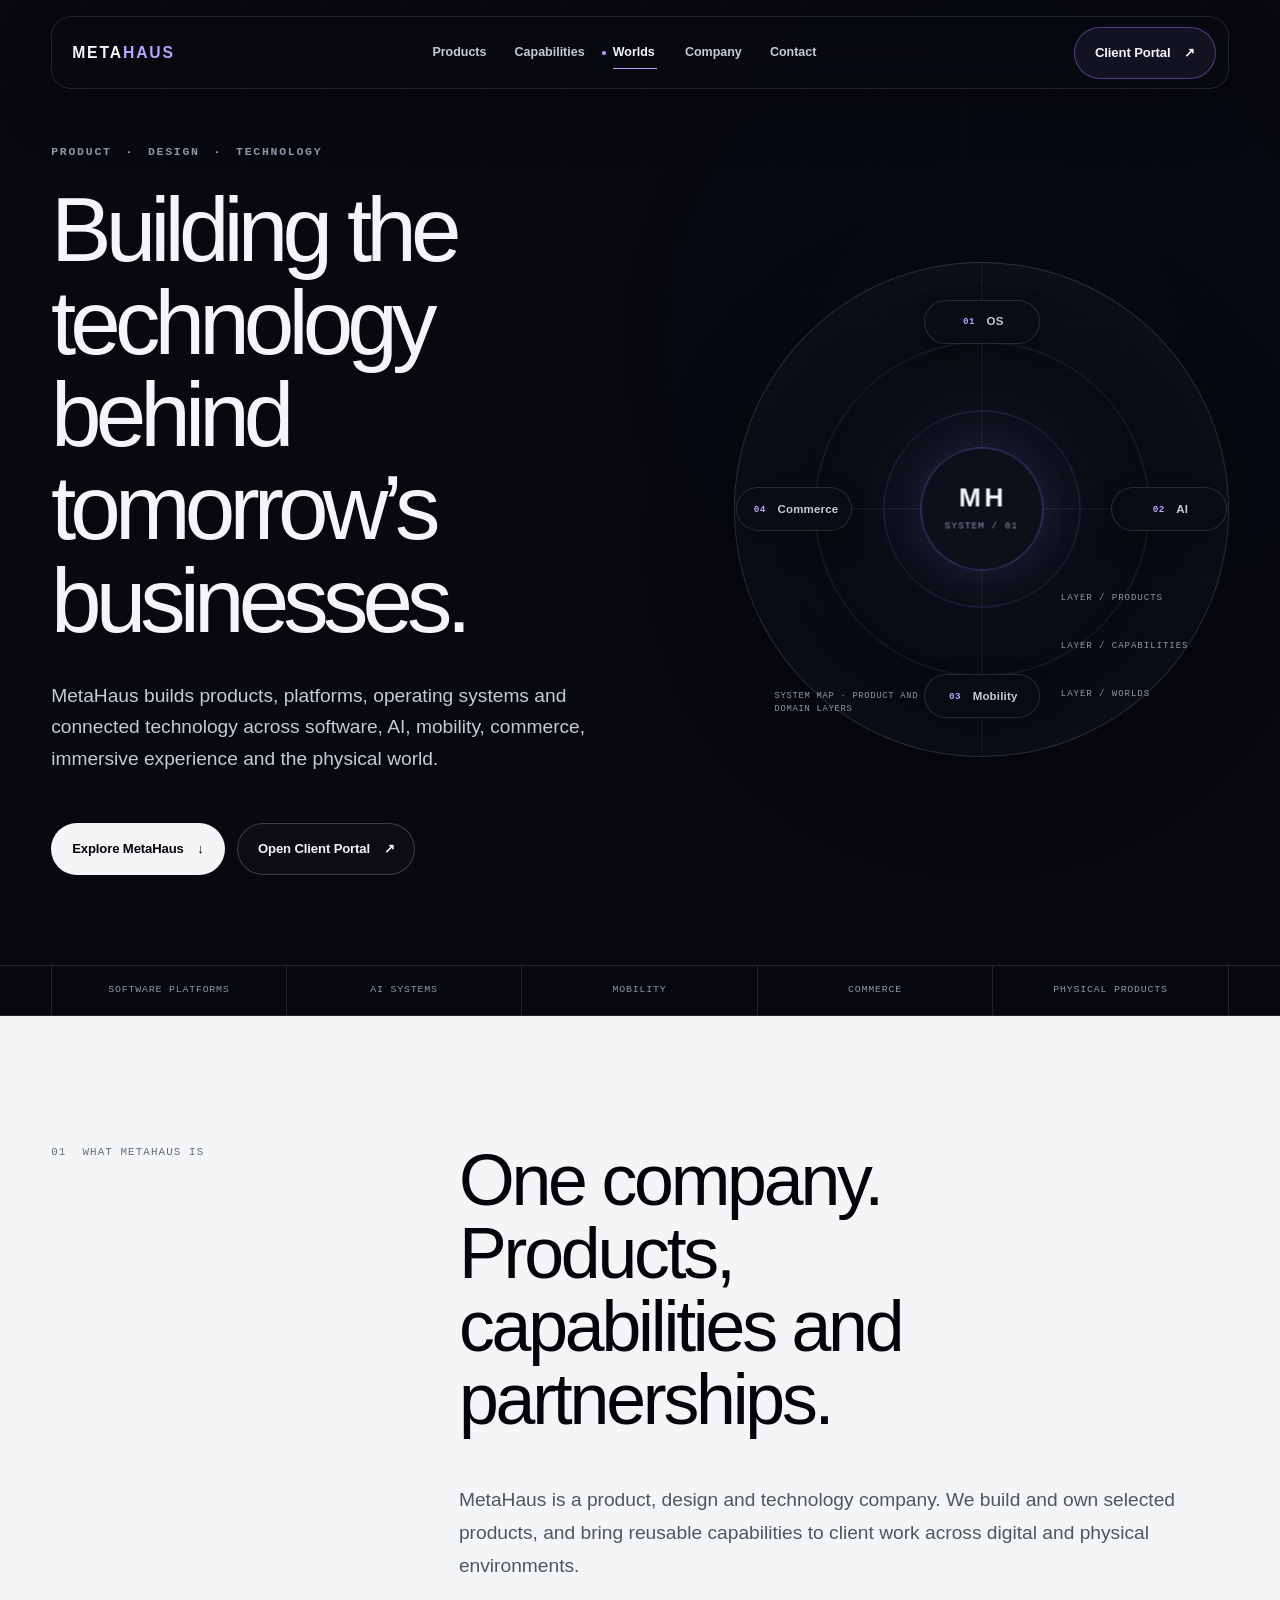
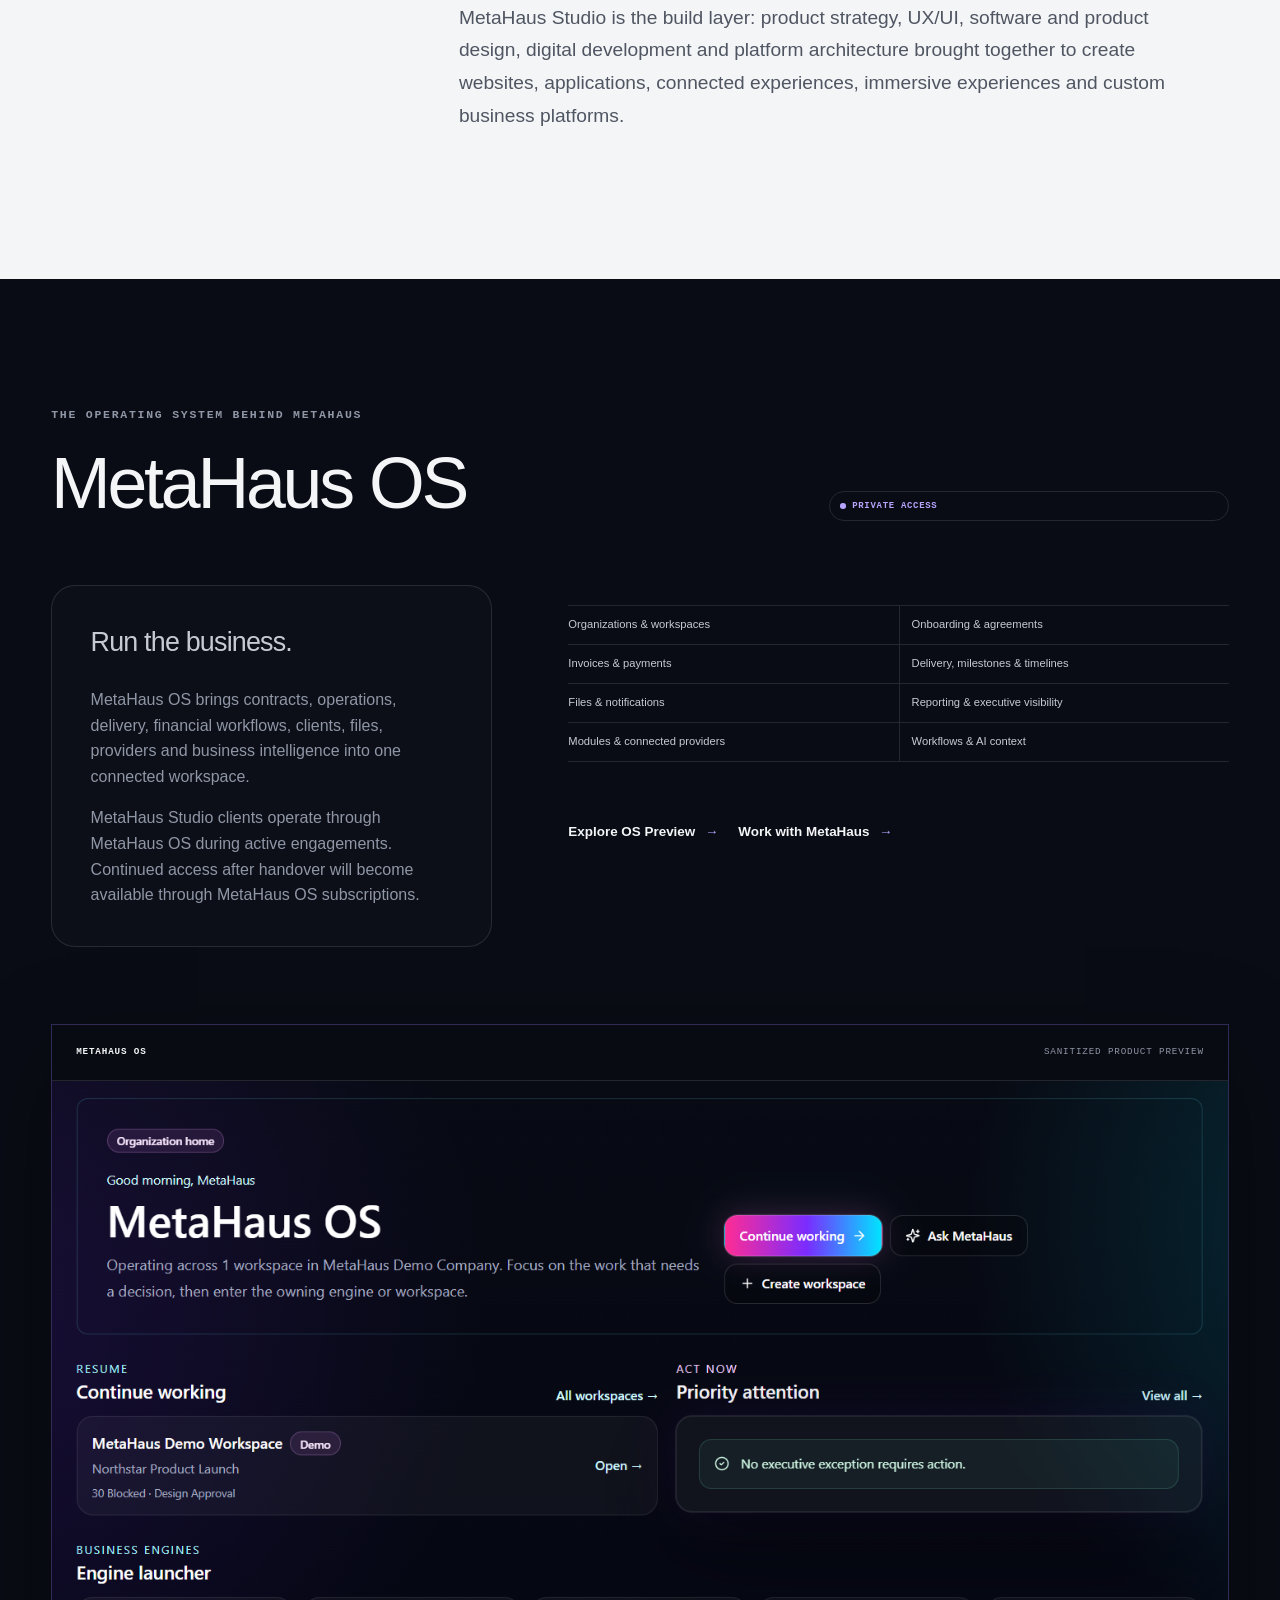
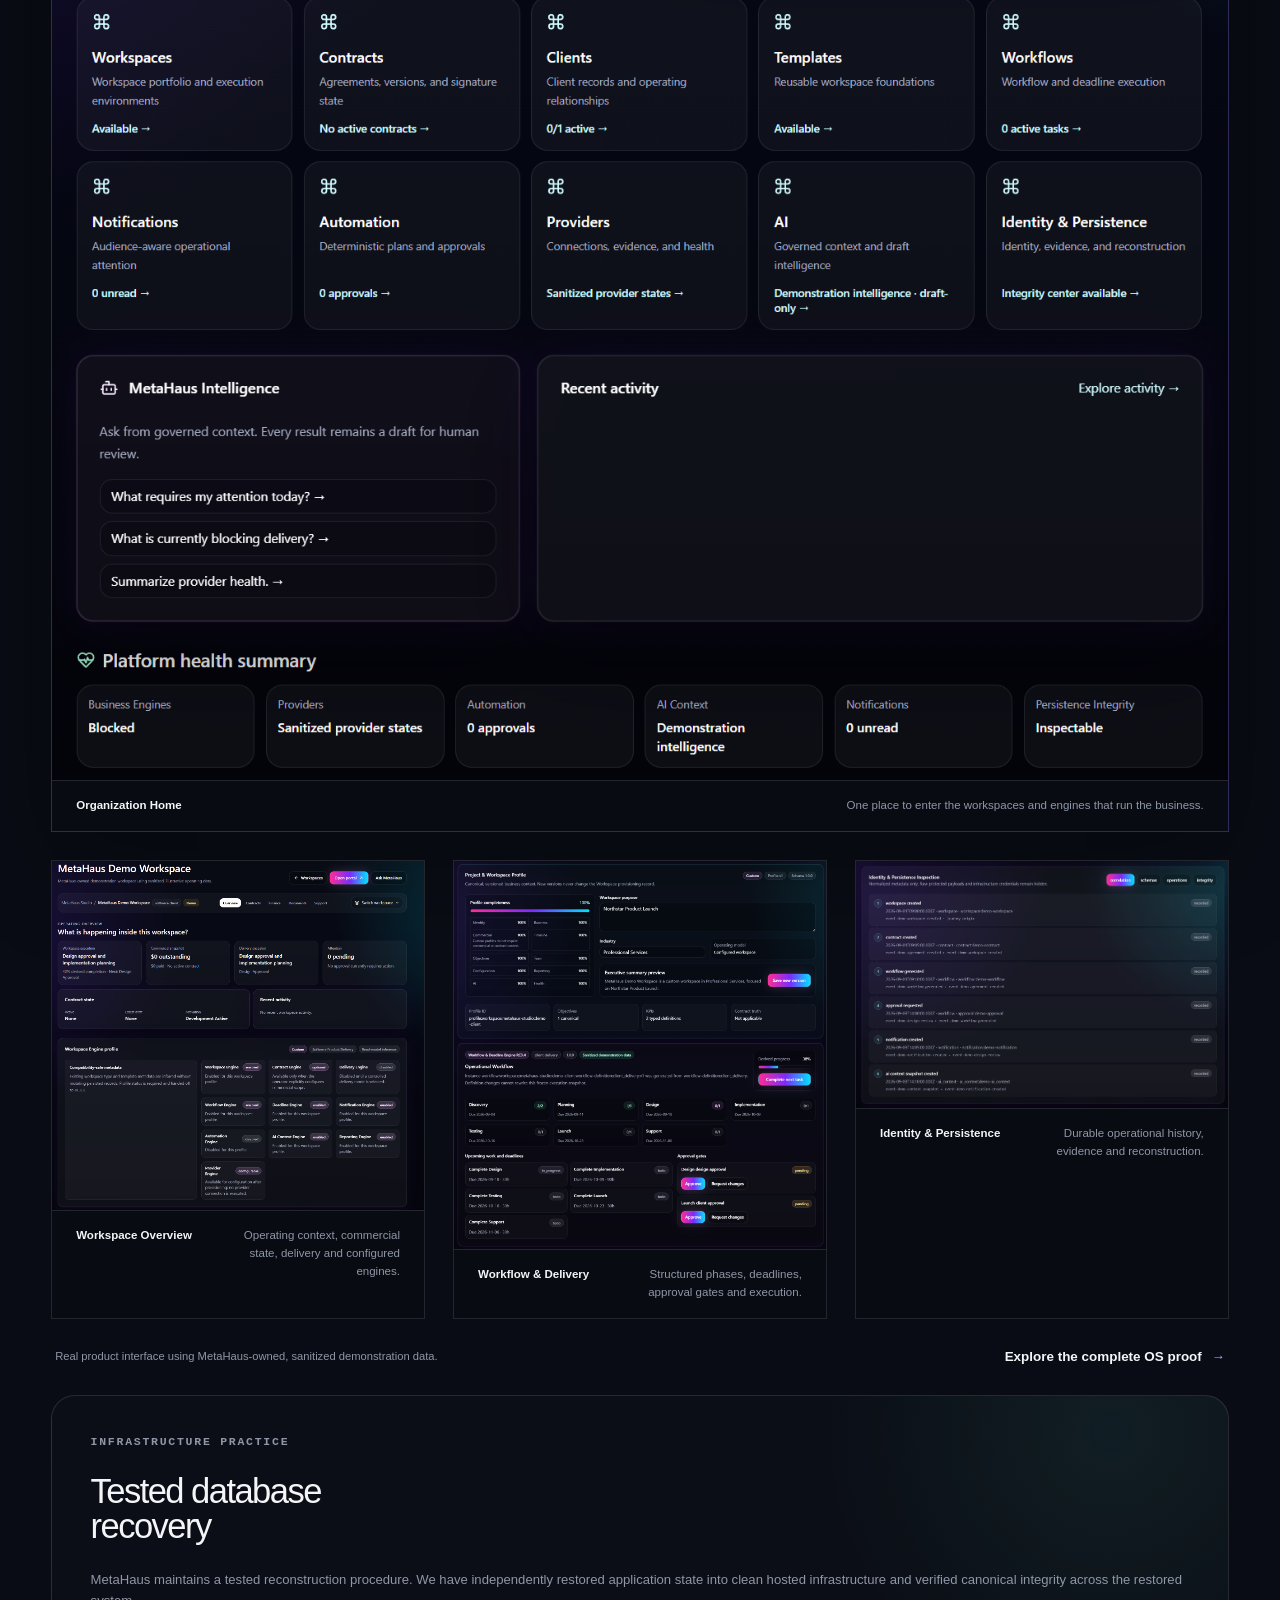
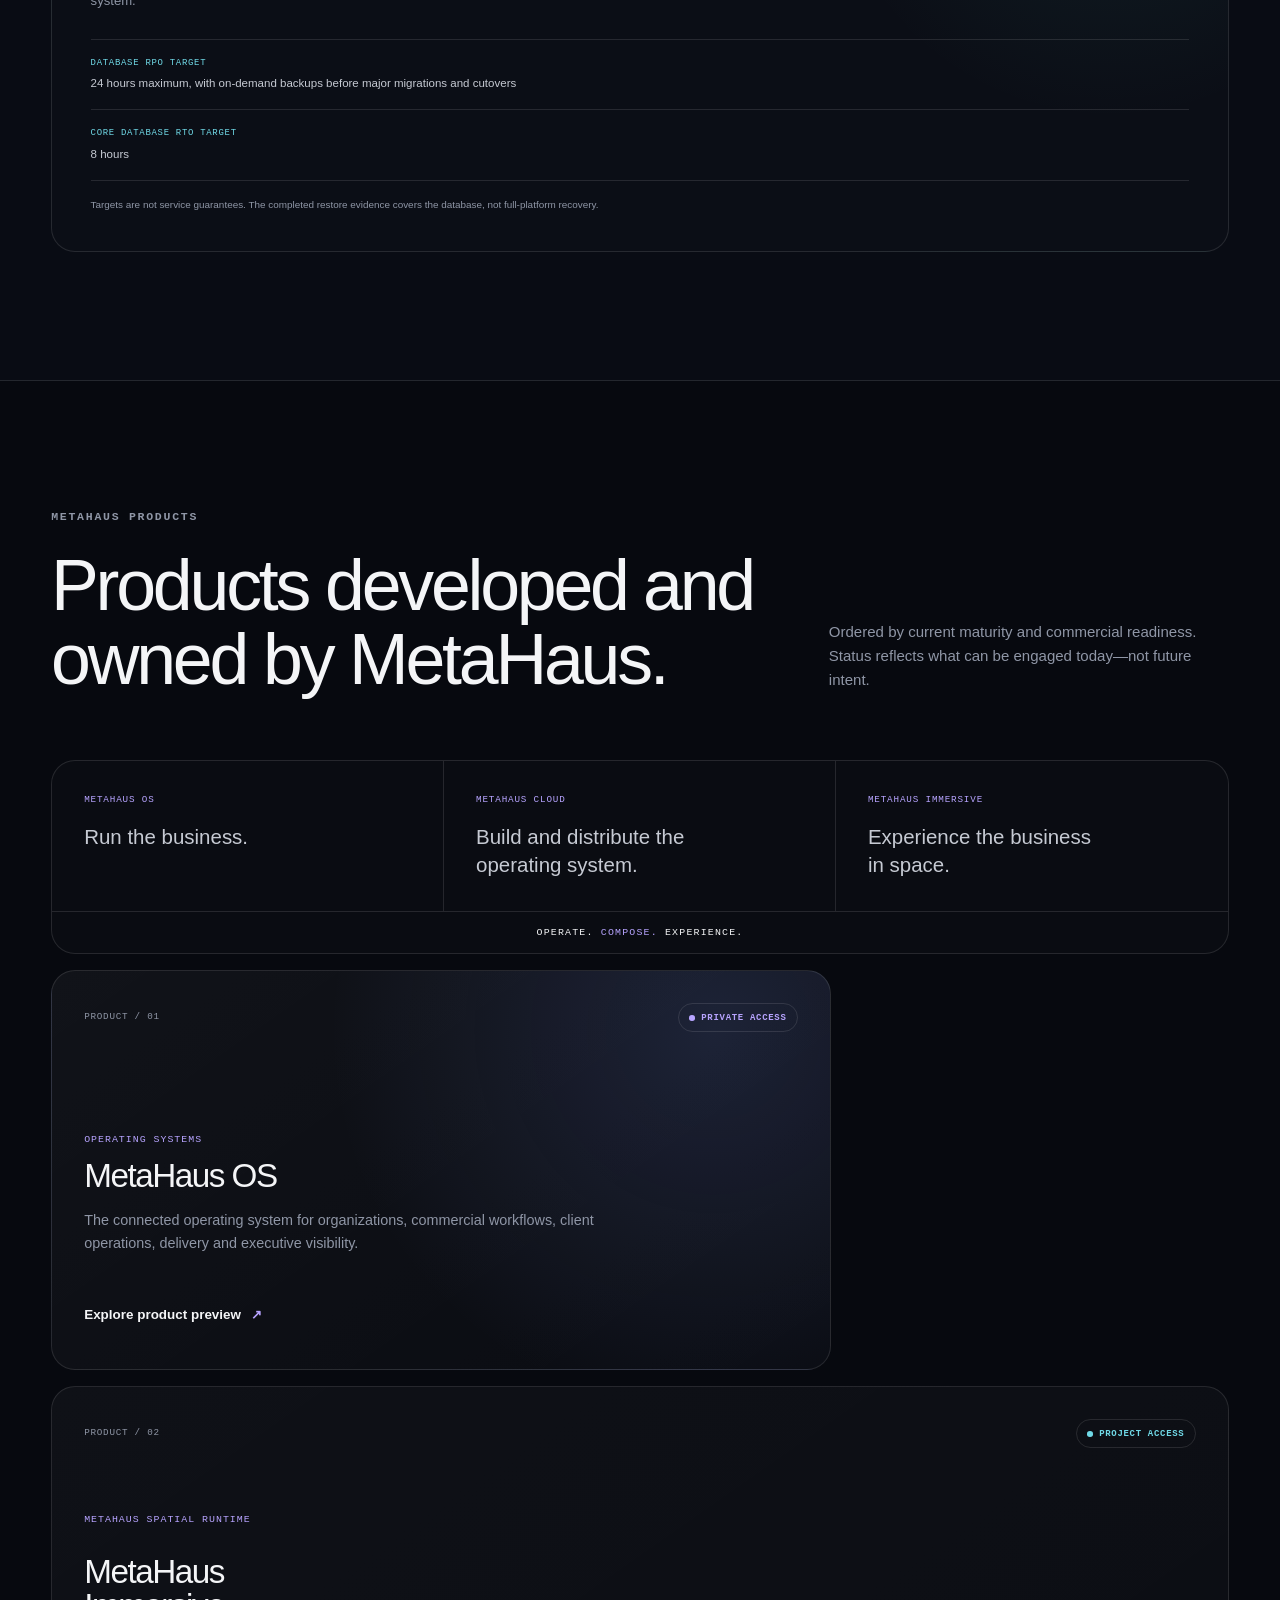
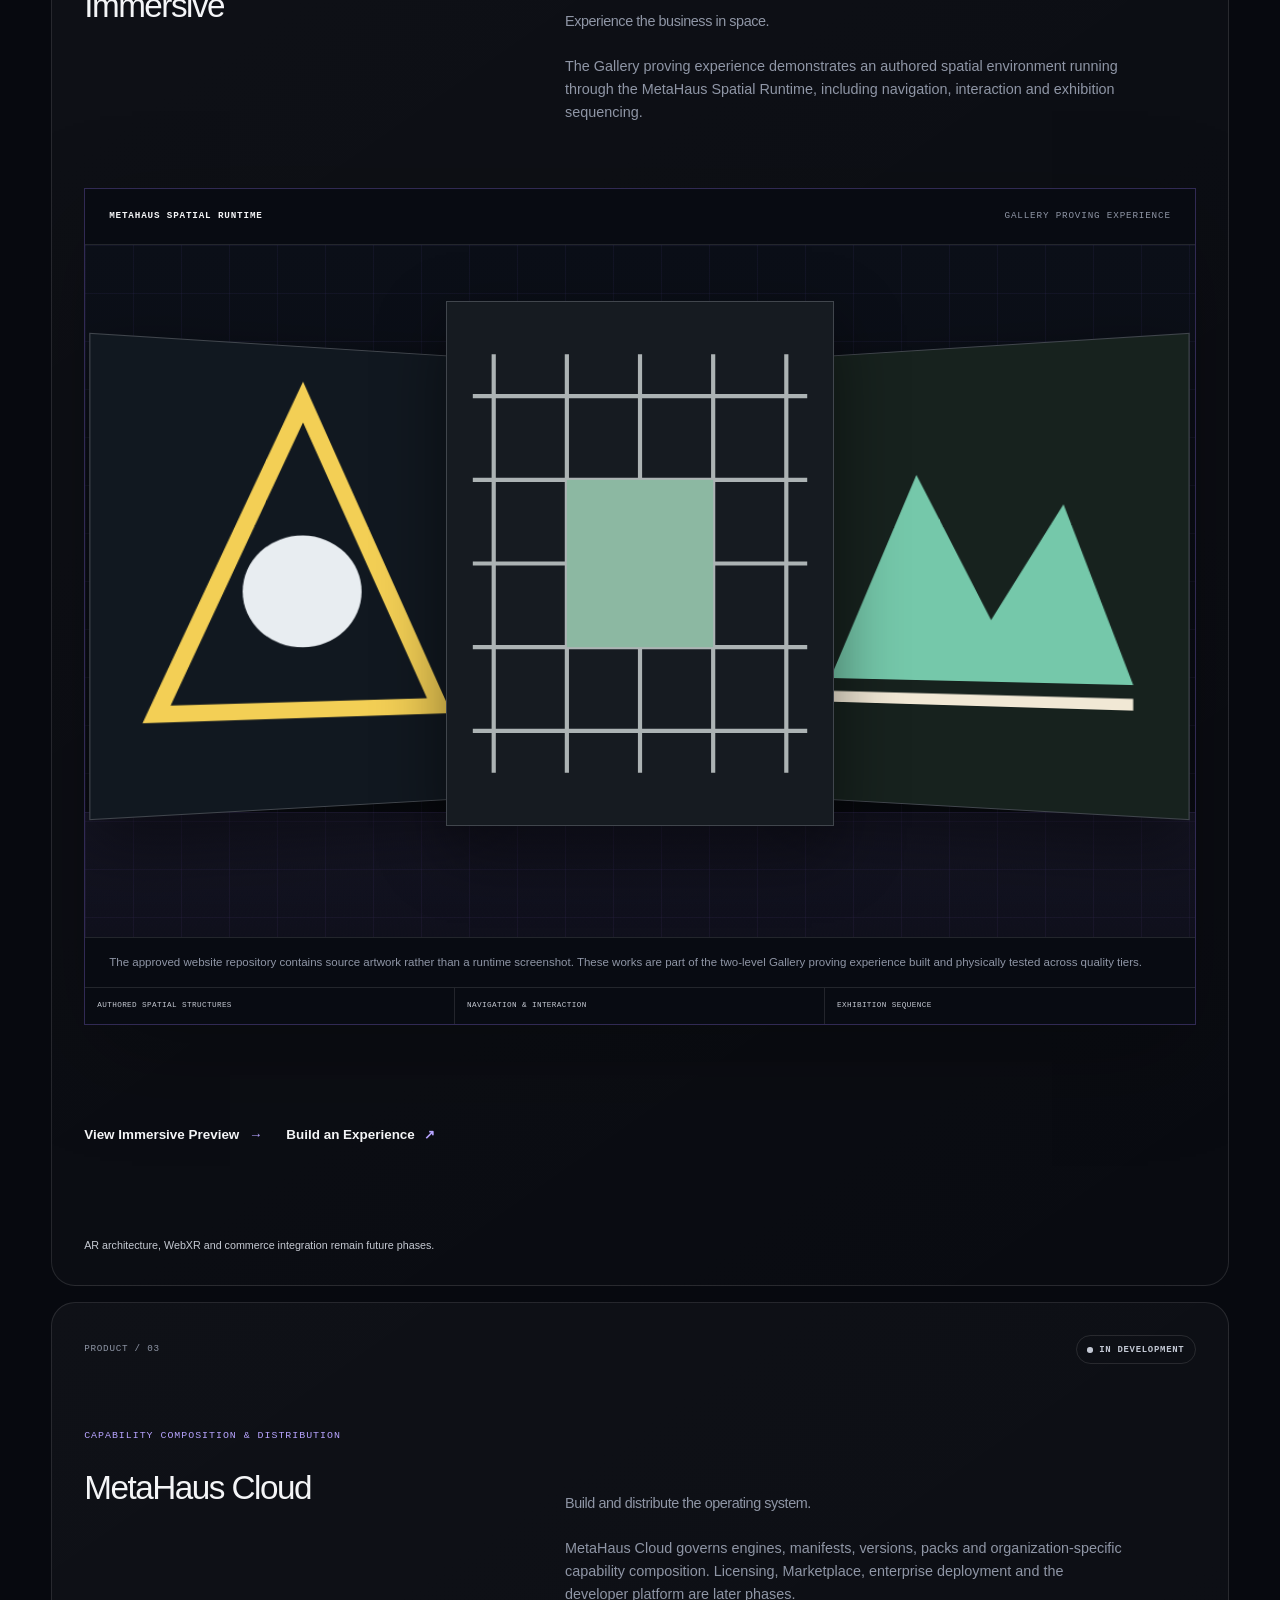
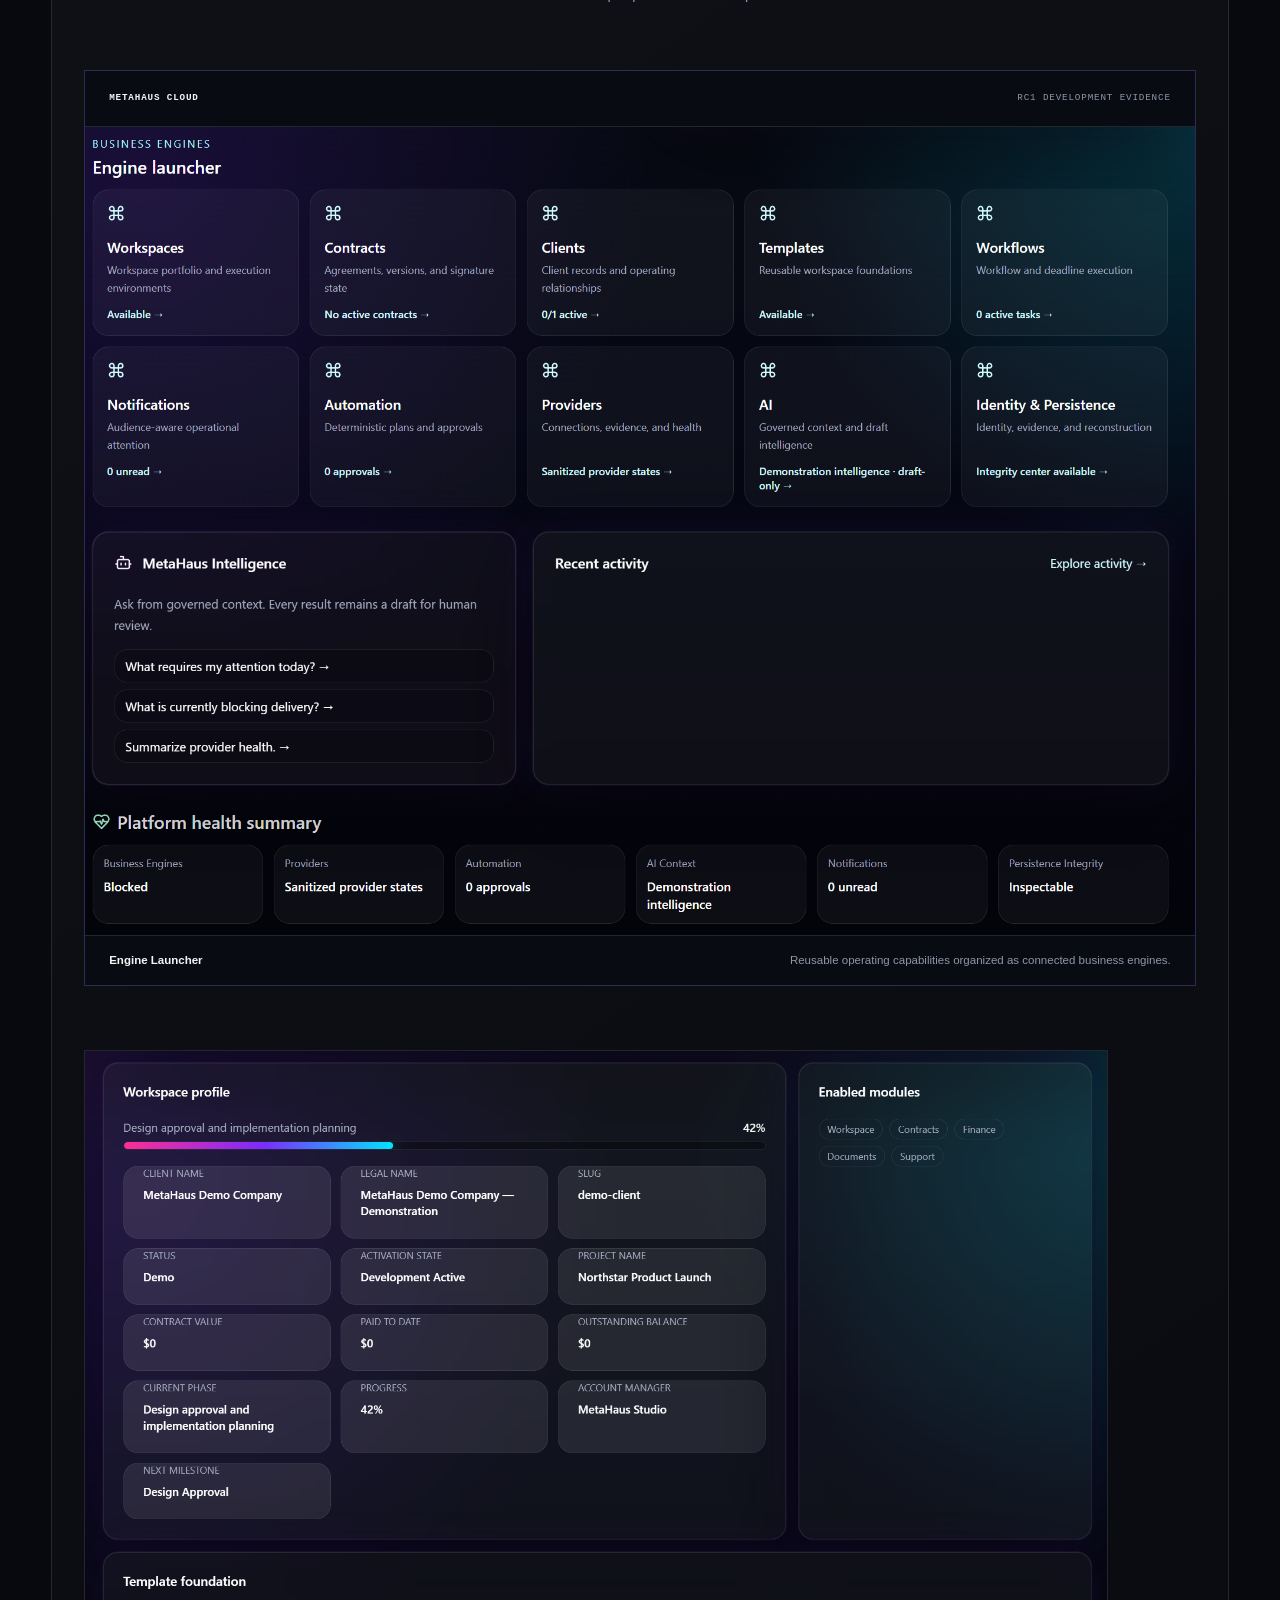
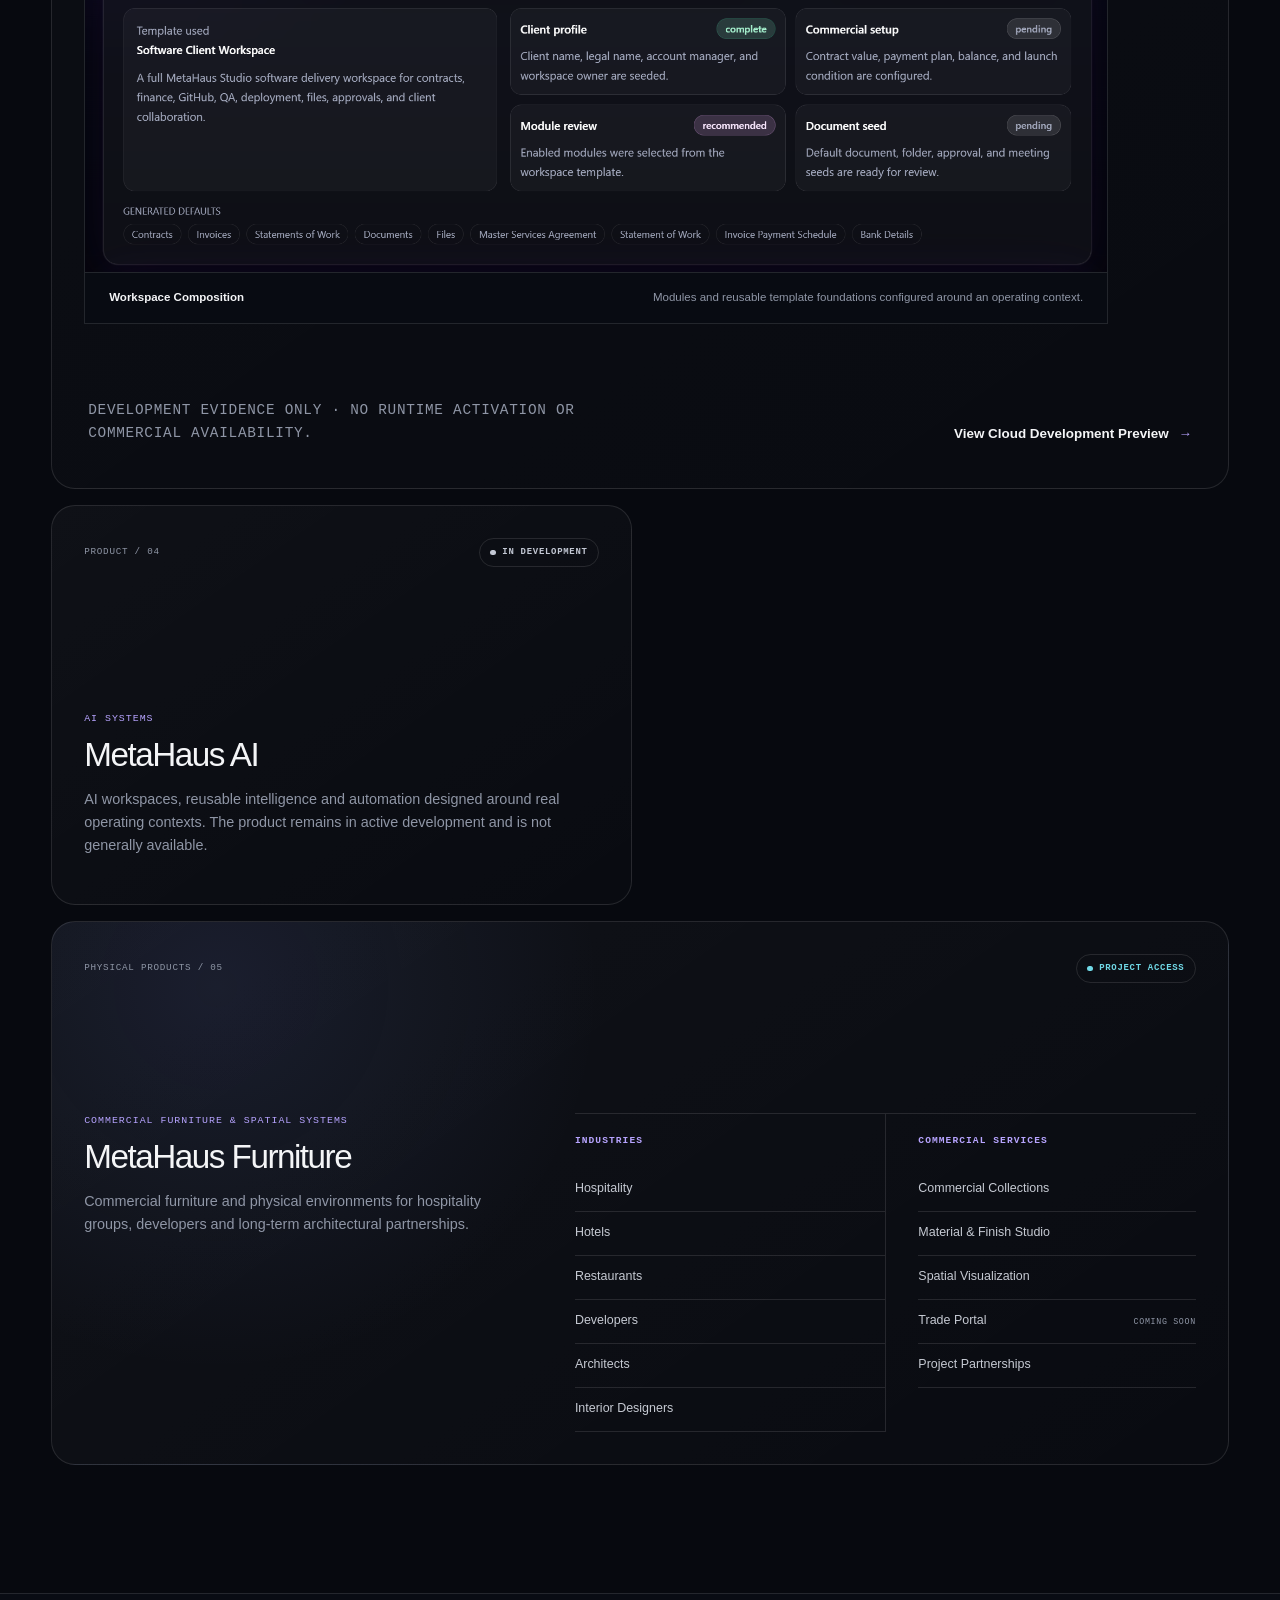
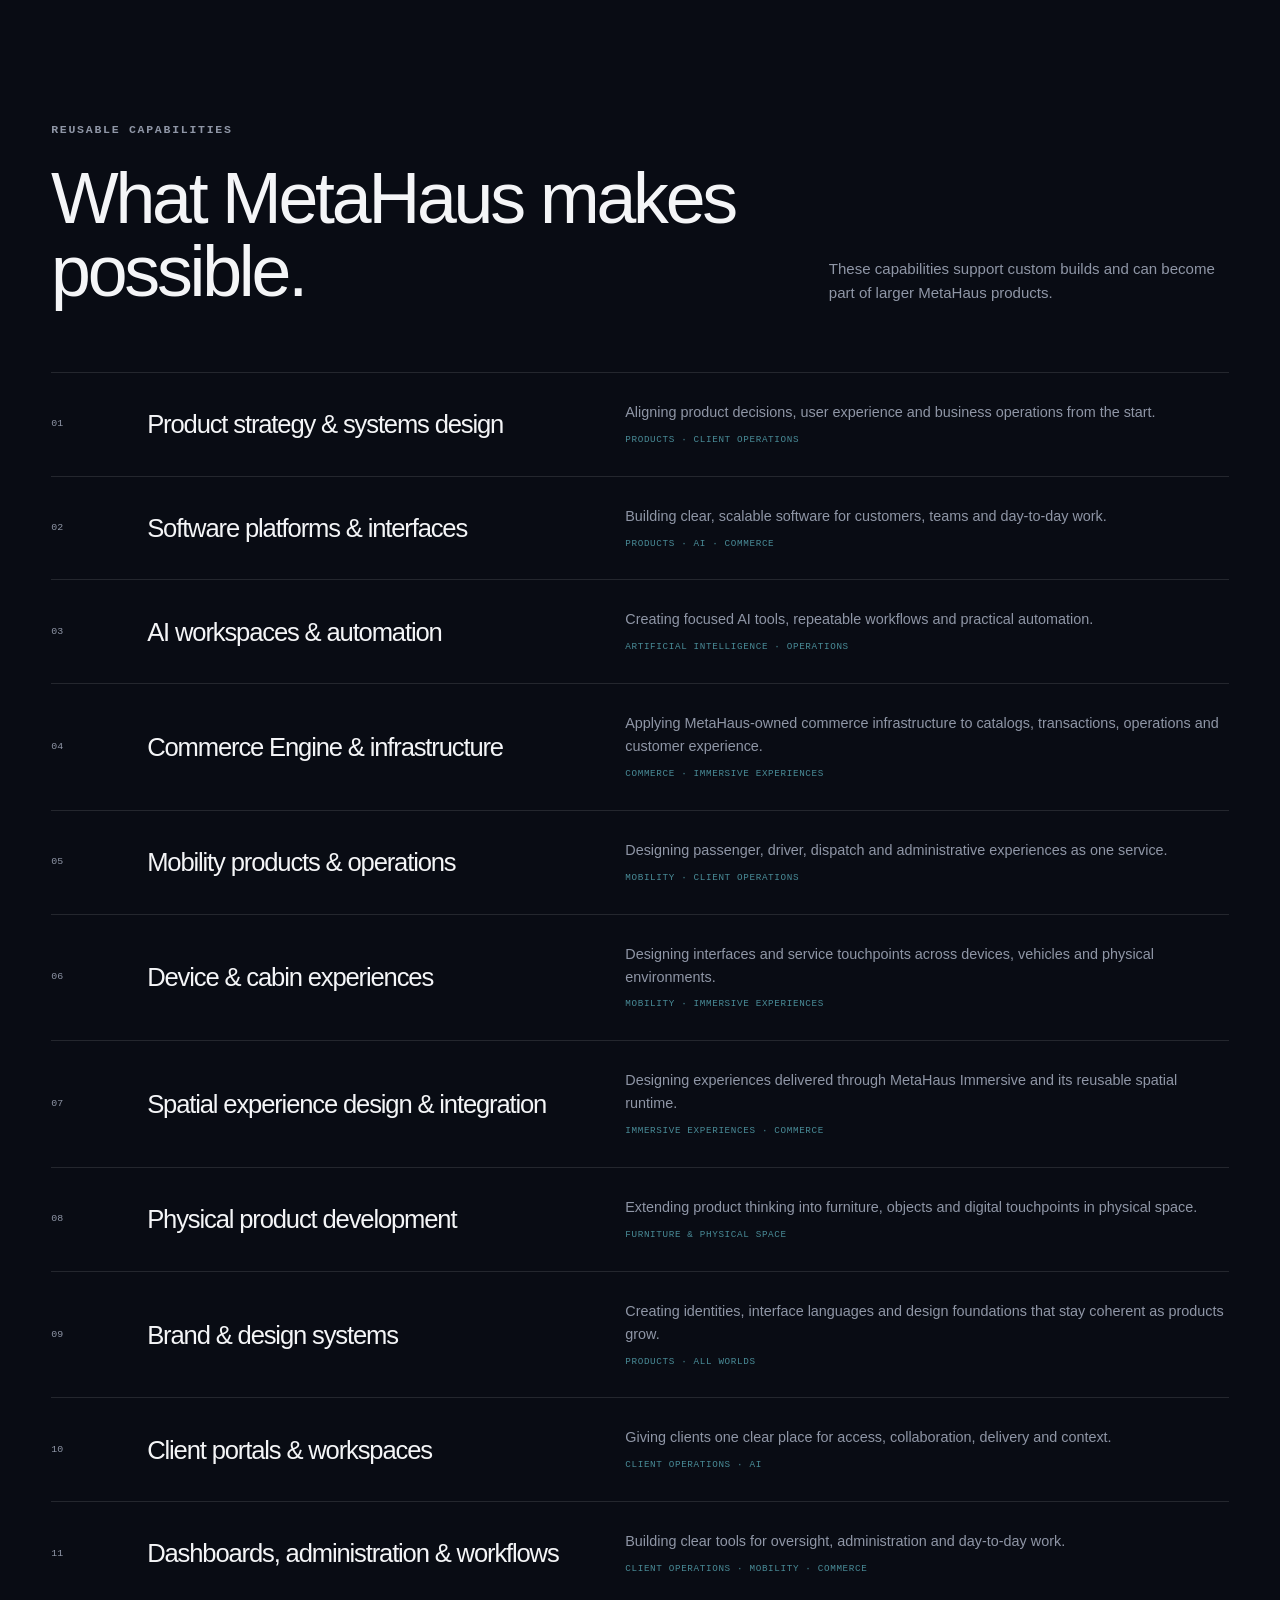
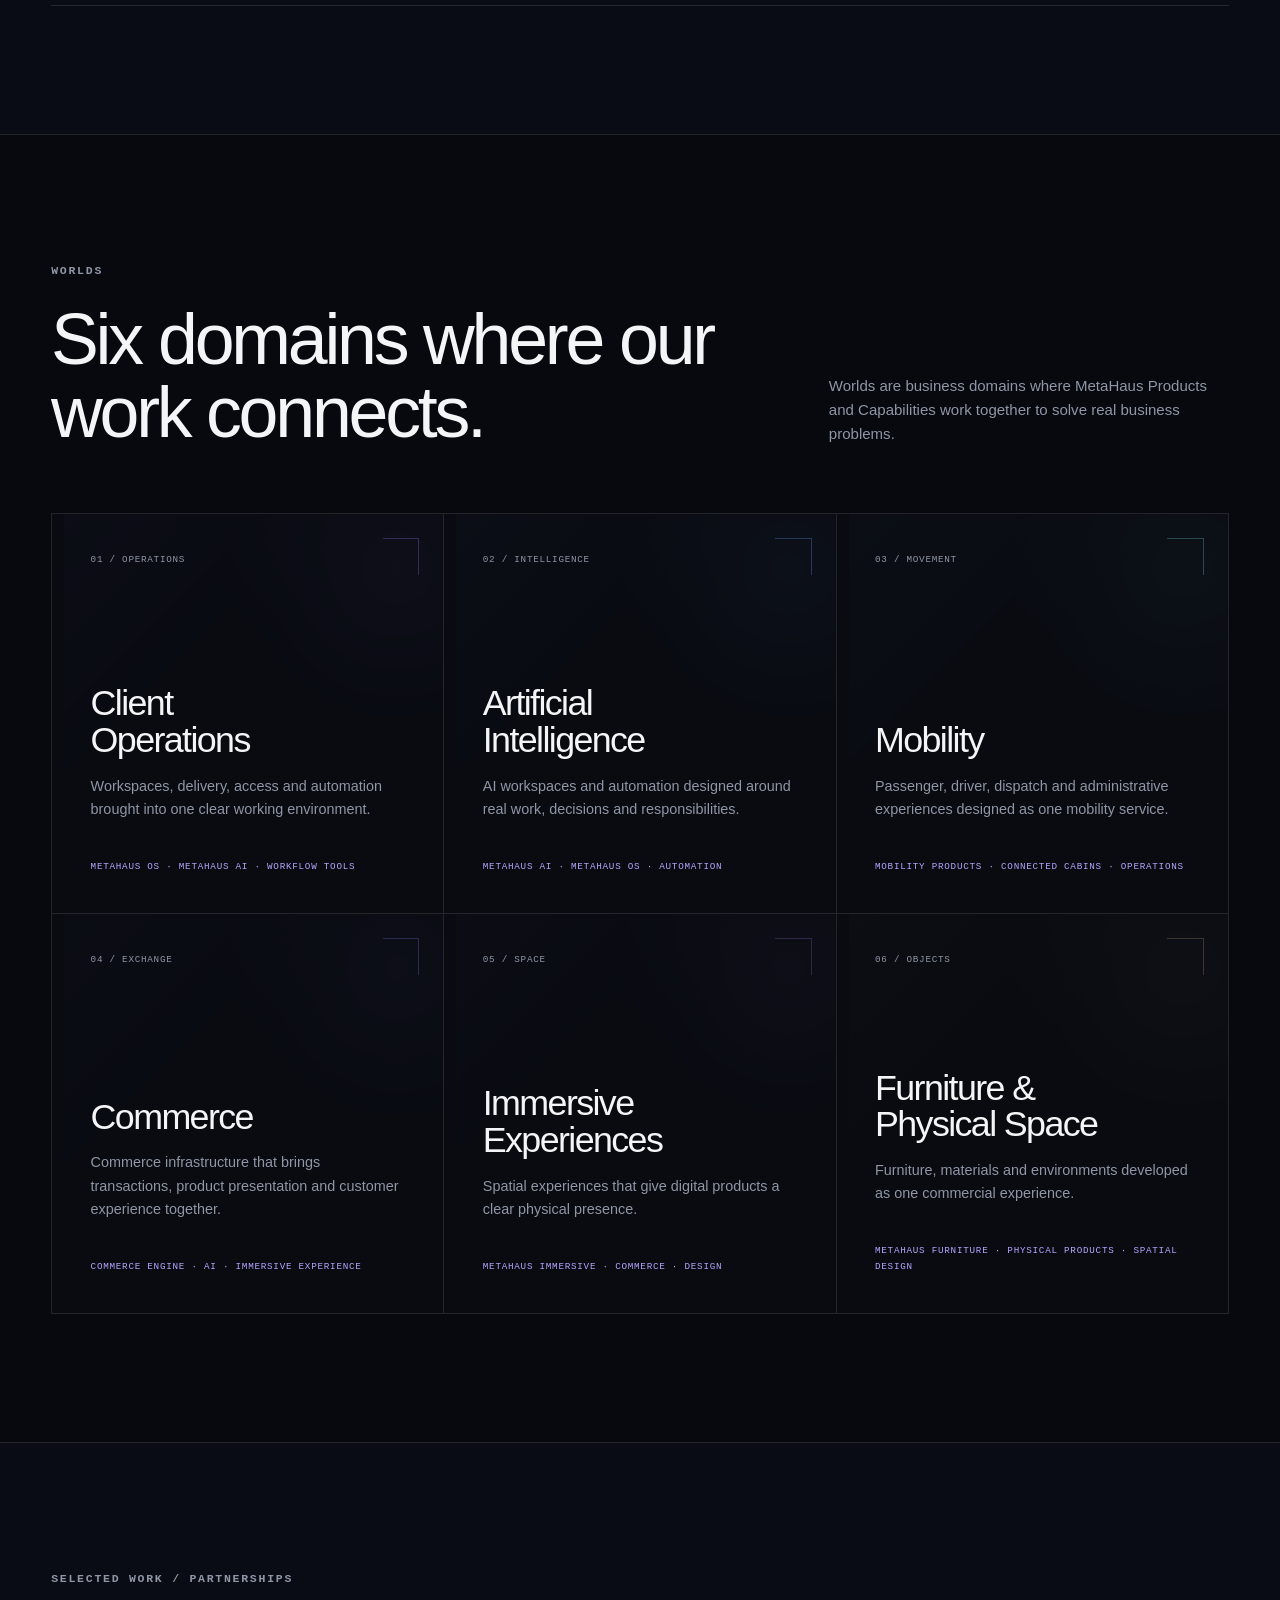
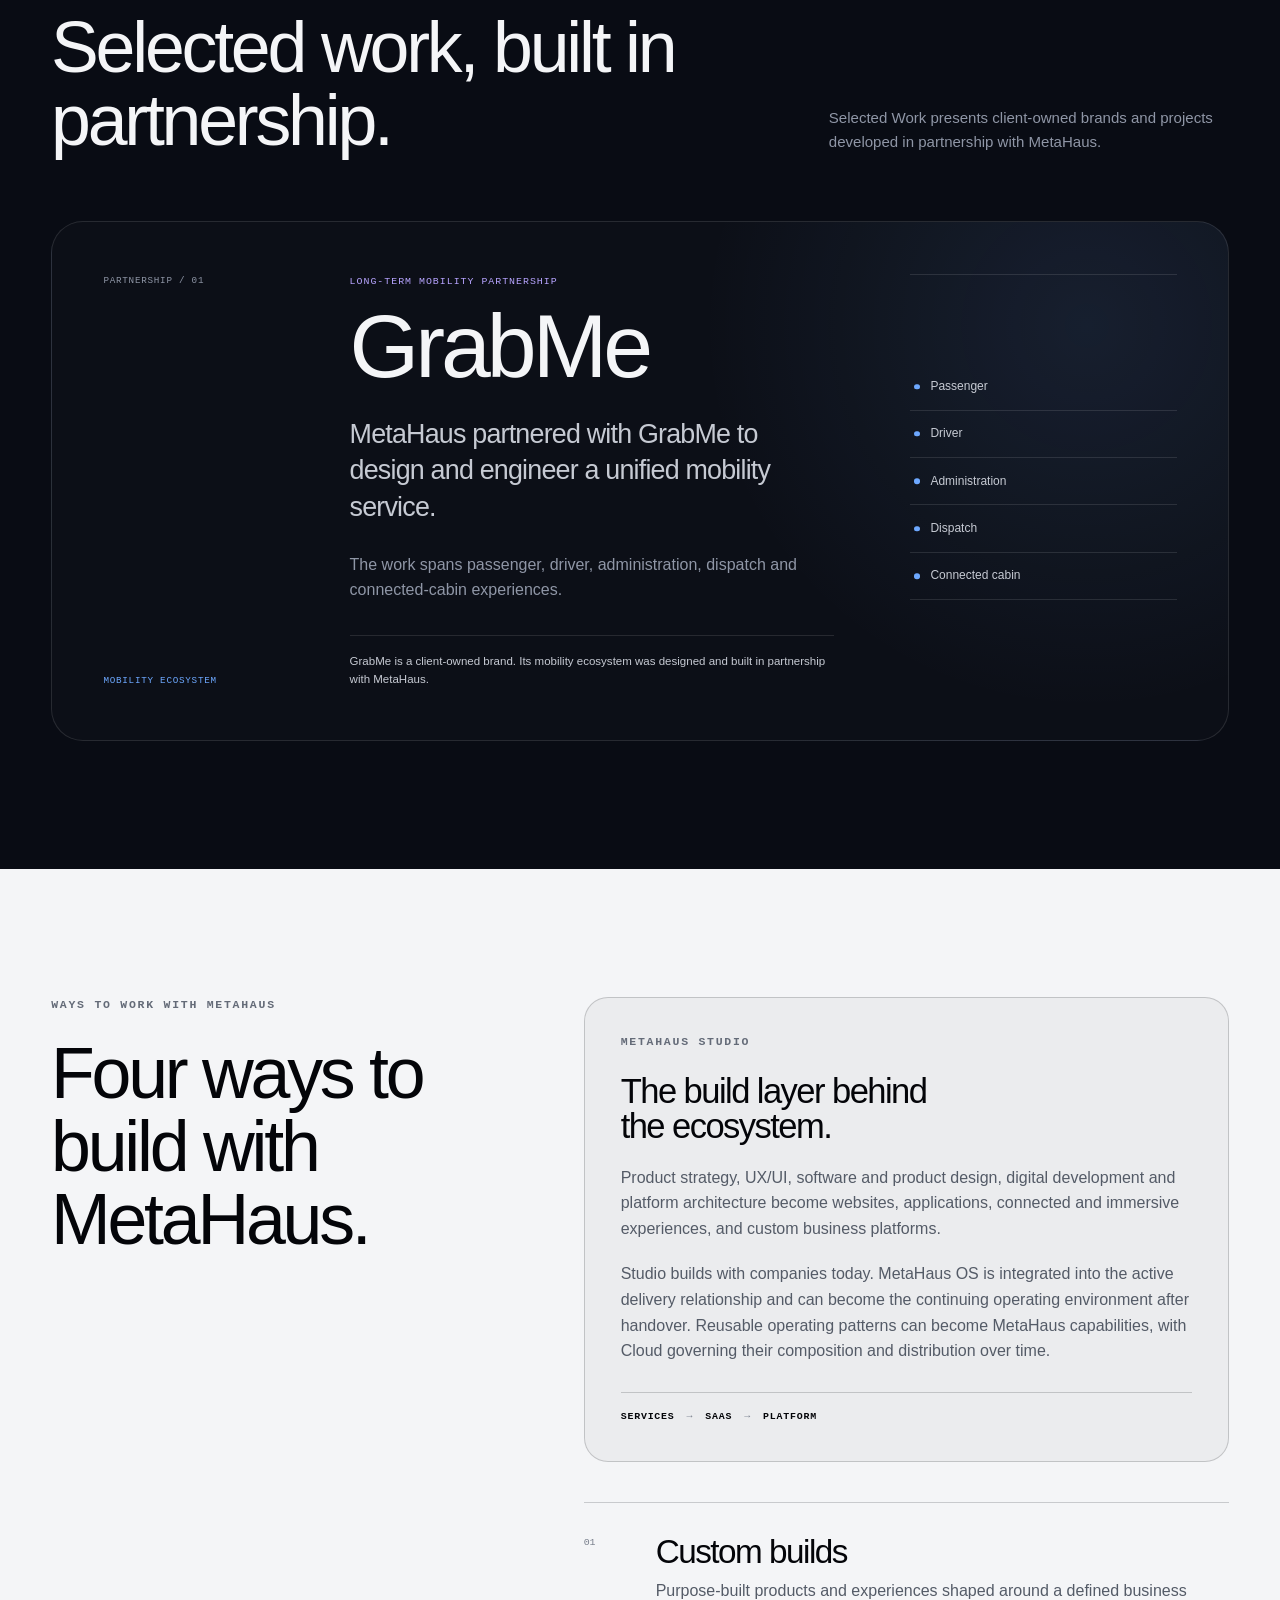
==== commit 49df0c35: "Release 2026.3: add authoritative product proof" ====
--- a/index.html
+++ b/index.html
@@ -146,11 +146,13 @@
           <span class="status status-private">Private Access</span>
         </div>
 
-        <div class="os-panel reveal">
-          <div class="os-narrative">
+        <div class="os-introduction reveal">
+          <div class="os-narrative os-narrative-compact">
             <p class="large-copy">Run the business.</p>
             <p>MetaHaus OS brings contracts, operations, delivery, financial workflows, clients, files, providers and business intelligence into one connected workspace.</p>
             <p>MetaHaus Studio clients operate through MetaHaus OS during active engagements. Continued access after handover will become available through MetaHaus OS subscriptions.</p>
+          </div>
+          <div class="os-scope-column">
             <ul class="os-scope" aria-label="MetaHaus OS operating scope">
               <li>Organizations &amp; workspaces</li>
               <li>Onboarding &amp; agreements</li>
@@ -161,32 +163,45 @@
               <li>Modules &amp; connected providers</li>
               <li>Workflows &amp; AI context</li>
             </ul>
-            <a class="text-link" href="#contact">Work with MetaHaus <span aria-hidden="true">→</span></a>
-          </div>
-
-          <div class="os-interface" role="img" aria-label="Conceptual MetaHaus OS architecture showing workspace, intelligence, reusable capability and domain layers." data-motion-region>
-            <div class="interface-topbar">
-              <span class="interface-mark">MH / OS</span>
-              <span>Architecture preview</span>
-              <span class="interface-state">System</span>
-            </div>
-            <div class="interface-body">
-              <div class="interface-rail" aria-hidden="true">
-                <span class="active"></span><span></span><span></span><span></span>
-              </div>
-              <div class="interface-content">
-                <p>MetaHaus OS</p>
-                <h3>One system for<br>running the business.</h3>
-                <div class="interface-modules">
-                  <article><span>01</span><strong>Organizations</strong><small>People &amp; access</small></article>
-                  <article><span>02</span><strong>Commercial</strong><small>Contracts &amp; finance</small></article>
-                  <article><span>03</span><strong>Delivery</strong><small>Work &amp; milestones</small></article>
-                  <article><span>04</span><strong>Intelligence</strong><small>Context &amp; reporting</small></article>
-                </div>
-              </div>
-            </div>
-          </div>
-        </div>
+            <div class="os-actions">
+              <a class="text-link" href="preview-os.html">Explore OS Preview <span aria-hidden="true">→</span></a>
+              <a class="text-link" href="#contact">Work with MetaHaus <span aria-hidden="true">→</span></a>
+            </div>
+          </div>
+        </div>
+
+        <div class="homepage-proof homepage-proof-primary reveal" id="os-preview">
+          <div class="proof-label"><span>MetaHaus OS</span><span>Sanitized product preview</span></div>
+          <figure class="proof-figure">
+            <div class="proof-image-surface">
+              <img src="assets/images/previews/metahaus-os-organization-home.png" width="1429" height="1579" decoding="async" alt="Sanitized MetaHaus OS Organization Home showing the demonstration workspace, priority attention, engine launcher, intelligence prompts and platform health summary.">
+            </div>
+            <figcaption><strong>Organization Home</strong><span>One place to enter the workspaces and engines that run the business.</span></figcaption>
+          </figure>
+        </div>
+
+        <div class="homepage-secondary-proof homepage-secondary-proof-three reveal" aria-label="Additional MetaHaus OS product proof">
+          <figure class="proof-figure proof-figure-secondary">
+            <div class="proof-image-surface">
+              <img src="assets/images/previews/metahaus-os-workspace-overview.png" width="1459" height="1369" loading="lazy" decoding="async" alt="Sanitized MetaHaus OS workspace overview showing delivery, commercial and attention summaries together with the configured workspace engine profile.">
+            </div>
+            <figcaption><strong>Workspace Overview</strong><span>Operating context, commercial state, delivery and configured engines.</span></figcaption>
+          </figure>
+          <figure class="proof-figure proof-figure-secondary">
+            <div class="proof-image-surface">
+              <img src="assets/images/previews/metahaus-os-workflow-engine.png" width="1392" height="1452" loading="lazy" decoding="async" alt="Sanitized MetaHaus OS Project and Workspace Profile with its operational workflow, phased deadlines, progress and approval gates.">
+            </div>
+            <figcaption><strong>Workflow &amp; Delivery</strong><span>Structured phases, deadlines, approval gates and execution.</span></figcaption>
+          </figure>
+          <figure class="proof-figure proof-figure-secondary">
+            <div class="proof-image-surface">
+              <img src="assets/images/previews/metahaus-os-persistence-center.png" width="1873" height="1246" loading="lazy" decoding="async" alt="Sanitized MetaHaus OS Identity and Persistence Inspection showing correlated workspace, contract, workflow, approval, notification and AI-context events.">
+            </div>
+            <figcaption><strong>Identity &amp; Persistence</strong><span>Durable operational history, evidence and reconstruction.</span></figcaption>
+          </figure>
+        </div>
+
+        <div class="proof-disclosure reveal"><p>Real product interface using MetaHaus-owned, sanitized demonstration data.</p><a class="text-link" href="preview-os.html">Explore the complete OS proof <span aria-hidden="true">→</span></a></div>
 
         <div class="os-support-row">
           <aside class="reliability-proof reveal" aria-labelledby="recovery-title">
@@ -228,37 +243,66 @@
               <h3>MetaHaus OS</h3>
               <p>The connected operating system for organizations, commercial workflows, client operations, delivery and executive visibility.</p>
             </div>
-            <a href="#os-title" class="card-link" aria-label="Explore MetaHaus OS overview">Explore overview <span aria-hidden="true">↗</span></a>
+            <a href="preview-os.html" class="card-link" aria-label="Explore the MetaHaus OS product preview">Explore product preview <span aria-hidden="true">↗</span></a>
           </article>
 
-          <article class="product-card reveal" tabindex="0" data-module>
+          <article class="product-card product-card-wide product-proof-product reveal" tabindex="0" data-module>
             <div class="card-topline"><span>Product / 02</span><span class="status status-project">Project Access</span></div>
-            <div>
+            <div class="product-proof-intro">
               <p class="product-family">MetaHaus Spatial Runtime</p>
               <h3>MetaHaus Immersive</h3>
-              <p>Experience the business in space through custom 3D environments, galleries, exhibitions, product experiences and virtual walkthroughs.</p>
-              <ul class="product-signals">
-                <li>Camera, navigation, interaction, transitions &amp; spatial UI</li>
-                <li>Levels, anchors, slots, viewpoints, routes &amp; environments</li>
-                <li>Catalogues, media, product placement &amp; commerce architecture</li>
+              <p class="large-copy">Experience the business in space.</p>
+              <p>The Gallery proving experience demonstrates an authored spatial environment running through the MetaHaus Spatial Runtime, including navigation, interaction and exhibition sequencing.</p>
+            </div>
+            <div class="immersive-home-proof" id="immersive-preview">
+              <div class="proof-label"><span>MetaHaus Spatial Runtime</span><span>Gallery proving experience</span></div>
+              <figure class="immersive-proof-figure">
+                <div class="gallery-source-stage gallery-source-stage-dominant">
+                  <img src="assets/images/previews/gallery-threshold-one.svg" width="800" height="1000" loading="lazy" decoding="async" alt="Threshold One, an original artwork surface authored into the Gallery proving experience.">
+                  <img src="assets/images/previews/gallery-quiet-grid.svg" width="800" height="1000" loading="lazy" decoding="async" alt="Quiet Grid, an original artwork surface authored into the Gallery proving experience.">
+                  <img src="assets/images/previews/gallery-signal-fold.svg" width="800" height="1000" loading="lazy" decoding="async" alt="Signal Fold, an original artwork surface authored into the Gallery proving experience.">
+                </div>
+                <figcaption>The approved website repository contains source artwork rather than a runtime screenshot. These works are part of the two-level Gallery proving experience built and physically tested across quality tiers.</figcaption>
+              </figure>
+              <ul class="preview-capability-line" aria-label="Verified Gallery runtime capabilities">
+                <li>Authored spatial structures</li>
+                <li>Navigation &amp; interaction</li>
+                <li>Exhibition sequence</li>
               </ul>
-              <p class="product-proof">Gallery proving experience built and physically tested across quality tiers. AR architecture and WebXR remain future phases.</p>
-            </div>
-            <a href="mailto:hello@metahaus.studio?subject=MetaHaus%20Immersive%20Project" class="card-link">Build an Experience <span aria-hidden="true">↗</span></a>
+            </div>
+            <div class="product-proof-actions">
+              <a href="preview-immersive.html" class="card-link">View Immersive Preview <span aria-hidden="true">→</span></a>
+              <a href="mailto:hello@metahaus.studio?subject=MetaHaus%20Immersive%20Project" class="card-link">Build an Experience <span aria-hidden="true">↗</span></a>
+            </div>
+            <p class="product-proof">AR architecture, WebXR and commerce integration remain future phases.</p>
           </article>
 
-          <article class="product-card product-card-half reveal" tabindex="0" data-module>
+          <article class="product-card product-card-wide product-proof-product reveal" tabindex="0" data-module>
             <div class="card-topline"><span>Product / 03</span><span class="status status-development">In Development</span></div>
-            <div>
+            <div class="product-proof-intro">
               <p class="product-family">Capability composition &amp; distribution</p>
               <h3>MetaHaus Cloud</h3>
-              <p>Build and distribute the operating system through governed engines, manifests, versions, packs and organization-specific capability composition.</p>
-              <ul class="product-signals">
-                <li>Registry, manifests, packs &amp; dependency resolution</li>
-                <li>Installation, versions, assignment, inheritance &amp; overrides</li>
-                <li>Capability policies &amp; controlled distribution</li>
-              </ul>
-              <p class="product-proof">Licensing, Marketplace, enterprise deployment and the developer platform are later phases.</p>
+              <p class="large-copy">Build and distribute the operating system.</p>
+              <p>MetaHaus Cloud governs engines, manifests, versions, packs and organization-specific capability composition. Licensing, Marketplace, enterprise deployment and the developer platform are later phases.</p>
+            </div>
+            <div class="homepage-proof cloud-home-proof" id="cloud-preview">
+              <div class="proof-label"><span>MetaHaus Cloud</span><span>RC1 development evidence</span></div>
+              <figure class="proof-figure">
+                <div class="proof-image-surface">
+                  <img src="assets/images/previews/metahaus-cloud-engine-registry.png" width="1882" height="1369" loading="lazy" decoding="async" alt="MetaHaus platform development interface showing the engine launcher, MetaHaus Intelligence prompts, recent activity and platform health summary.">
+                </div>
+                <figcaption><strong>Engine Launcher</strong><span>Reusable operating capabilities organized as connected business engines.</span></figcaption>
+              </figure>
+            </div>
+            <figure class="proof-figure cloud-secondary-proof">
+              <div class="proof-image-surface">
+                <img src="assets/images/previews/metahaus-cloud-engine-packs.png" width="1887" height="1515" loading="lazy" decoding="async" alt="MetaHaus platform development interface showing a configured workspace profile, enabled modules and reusable template foundation.">
+              </div>
+              <figcaption><strong>Workspace Composition</strong><span>Modules and reusable template foundations configured around an operating context.</span></figcaption>
+            </figure>
+            <div class="proof-disclosure proof-disclosure-card">
+              <p>Development evidence only · no runtime activation or commercial availability.</p>
+              <a class="card-link" href="preview-cloud.html">View Cloud Development Preview <span aria-hidden="true">→</span></a>
             </div>
           </article>
 
--- a/css/styles.css
+++ b/css/styles.css
@@ -821,8 +821,20 @@
 }
 
 .os-narrative .text-link {
+  min-height: 2.75rem;
+  align-items: center;
+}
+
+.os-actions {
+  display: flex;
+  flex-wrap: wrap;
+  gap: 0.5rem 1.25rem;
   margin-top: auto;
   padding-top: var(--space-7);
+}
+
+.os-preview-column {
+  min-width: 0;
 }
 
 .os-scope {
@@ -983,6 +995,603 @@
   font-size: 0.62rem;
   text-overflow: ellipsis;
   white-space: nowrap;
+}
+
+.preview-source-note {
+  display: flex;
+  align-items: center;
+  justify-content: space-between;
+  gap: 1.5rem;
+  margin: 0;
+  padding: 0.85rem 0.25rem 0;
+  color: var(--color-muted);
+  font-size: 0.64rem;
+  line-height: 1.55;
+}
+
+.preview-source-note span {
+  flex: 0 0 auto;
+  color: var(--color-violet-bright);
+  font-family: var(--font-mono);
+  font-size: 0.55rem;
+  letter-spacing: 0.09em;
+  text-transform: uppercase;
+}
+
+.product-preview-frame {
+  overflow: hidden;
+  border: 1px solid rgba(155, 124, 255, 0.28);
+  border-radius: var(--radius-lg);
+  background:
+    radial-gradient(circle at 72% 20%, rgba(112, 217, 231, 0.1), transparent 25rem),
+    #080b12;
+  box-shadow: var(--shadow-soft);
+}
+
+.product-proof-figure,
+.product-preview-detail {
+  margin: 0;
+}
+
+.product-proof-window {
+  position: relative;
+  overflow: hidden;
+  border-bottom: 1px solid var(--color-line);
+  background: #080b12;
+}
+
+.product-proof-window::after {
+  position: absolute;
+  inset: 0;
+  border: 1px solid rgba(255, 255, 255, 0.04);
+  content: "";
+  pointer-events: none;
+}
+
+.product-proof-window img {
+  width: 100%;
+  height: auto;
+}
+
+.product-proof-window-primary {
+  aspect-ratio: 1.28;
+}
+
+.product-proof-window-primary img {
+  min-height: 100%;
+  object-fit: cover;
+  object-position: 35% top;
+}
+
+.product-proof-figure figcaption,
+.product-preview-detail figcaption {
+  margin: 0;
+  padding: 0.9rem 1rem;
+  color: var(--color-muted);
+  font-size: 0.64rem;
+  line-height: 1.55;
+}
+
+.product-proof-figure figcaption strong,
+.product-preview-detail figcaption strong {
+  margin-right: 0.35rem;
+  color: var(--color-text-soft);
+}
+
+.product-preview-details {
+  margin-top: 1rem;
+  border-top: 1px solid var(--color-line);
+}
+
+.product-preview-details summary {
+  display: flex;
+  min-height: 3rem;
+  align-items: center;
+  justify-content: space-between;
+  gap: 1rem;
+  cursor: pointer;
+  color: var(--color-text);
+  font-size: 0.72rem;
+  font-weight: 650;
+  list-style: none;
+}
+
+.product-preview-details summary::-webkit-details-marker {
+  display: none;
+}
+
+.product-preview-details summary span {
+  color: var(--color-violet-bright);
+  transition: transform var(--transition-fast);
+}
+
+.product-preview-details[open] summary span {
+  transform: rotate(90deg);
+}
+
+.product-preview-detail-grid {
+  display: grid;
+  grid-template-columns: repeat(2, minmax(0, 1fr));
+  overflow: hidden;
+  border: 1px solid var(--color-line);
+  border-radius: var(--radius-md);
+  background: #080b12;
+}
+
+.product-preview-detail + .product-preview-detail {
+  border-left: 1px solid var(--color-line);
+}
+
+.product-preview-detail .product-proof-window {
+  aspect-ratio: 1.45;
+}
+
+.product-preview-detail img {
+  width: 100%;
+  height: 100%;
+  object-fit: cover;
+  object-position: top left;
+}
+
+.cloud-preview {
+  margin-top: 1.5rem;
+}
+
+.cloud-preview .product-preview-frame {
+  border-radius: var(--radius-md);
+  box-shadow: none;
+}
+
+.product-proof-window-cloud {
+  aspect-ratio: 1.48;
+}
+
+.product-proof-window-cloud img {
+  width: 100%;
+  height: 100%;
+  object-fit: cover;
+  object-position: 28% top;
+}
+
+.cloud-pack-proof {
+  border-top: 1px solid var(--color-line);
+}
+
+.cloud-pack-proof .product-proof-window {
+  aspect-ratio: 1.6;
+}
+
+.preview-boundary {
+  margin: 0;
+  padding: 0.85rem 1rem;
+  border-top: 1px solid var(--color-line);
+  color: var(--color-muted);
+  font-family: var(--font-mono);
+  font-size: 0.52rem;
+  letter-spacing: 0.05em;
+  line-height: 1.5;
+  text-transform: uppercase;
+}
+
+/* 2026.3 product-proof recomposition */
+.os-introduction {
+  display: grid;
+  grid-template-columns: minmax(18rem, 0.8fr) minmax(0, 1.2fr);
+  gap: clamp(2.5rem, 6vw, 7rem);
+  align-items: start;
+  margin-bottom: clamp(3rem, 6vw, 6rem);
+}
+
+.os-narrative-compact {
+  min-height: 0;
+}
+
+.os-narrative-compact p:last-child {
+  margin-bottom: 0;
+}
+
+.os-scope-column {
+  min-width: 0;
+}
+
+.homepage-proof,
+.immersive-home-proof {
+  width: 100%;
+  overflow: hidden;
+  border: 1px solid rgba(155, 124, 255, 0.28);
+  background: #080b12;
+  box-shadow: var(--shadow-soft);
+}
+
+.homepage-proof-primary {
+  margin-inline: auto;
+}
+
+.proof-label {
+  display: flex;
+  min-height: 3.5rem;
+  align-items: center;
+  justify-content: space-between;
+  gap: 1rem;
+  padding-inline: clamp(1rem, 2vw, 1.5rem);
+  border-bottom: 1px solid var(--color-line);
+  color: var(--color-muted);
+  font-family: var(--font-mono);
+  font-size: 0.58rem;
+  letter-spacing: 0.09em;
+  text-transform: uppercase;
+}
+
+.proof-label span:first-child {
+  color: var(--color-text);
+  font-weight: 700;
+}
+
+.proof-figure,
+.immersive-proof-figure {
+  margin: 0;
+}
+
+.proof-image-surface {
+  width: 100%;
+  overflow: hidden;
+  background: #070a11;
+}
+
+.proof-image-surface img {
+  width: 100%;
+  height: auto;
+}
+
+.proof-figure figcaption,
+.immersive-proof-figure figcaption {
+  display: flex;
+  align-items: baseline;
+  justify-content: space-between;
+  gap: 2rem;
+  padding: 1rem clamp(1rem, 2vw, 1.5rem);
+  border-top: 1px solid var(--color-line);
+  color: var(--color-muted);
+  font-size: 0.72rem;
+  line-height: 1.55;
+}
+
+.proof-figure figcaption strong {
+  flex: 0 0 auto;
+  color: var(--color-text);
+  font-weight: 680;
+}
+
+.proof-figure figcaption span {
+  max-width: 42rem;
+  text-align: right;
+}
+
+.homepage-secondary-proof {
+  display: grid;
+  grid-template-columns: repeat(2, minmax(0, 1fr));
+  gap: clamp(1rem, 2.2vw, 2rem);
+  margin-top: clamp(1rem, 2.2vw, 2rem);
+}
+
+.homepage-secondary-proof-three {
+  grid-template-columns: repeat(3, minmax(0, 1fr));
+}
+
+.proof-figure-secondary,
+.cloud-secondary-proof {
+  overflow: hidden;
+  border: 1px solid var(--color-line);
+  background: #080b12;
+}
+
+.proof-disclosure {
+  display: flex;
+  align-items: center;
+  justify-content: space-between;
+  gap: 1.5rem;
+  padding: 1rem 0.25rem 0;
+}
+
+.proof-disclosure p {
+  margin: 0;
+  color: var(--color-muted);
+  font-size: 0.7rem;
+}
+
+.product-proof-product {
+  gap: clamp(2rem, 5vw, 4rem);
+  padding: clamp(1.25rem, 3vw, 3rem);
+}
+
+.product-proof-product .card-topline {
+  margin-bottom: 0;
+}
+
+.product-proof-intro {
+  display: grid;
+  grid-template-columns: minmax(15rem, 0.75fr) minmax(0, 1.25fr);
+  gap: 1rem clamp(3rem, 8vw, 9rem);
+  align-items: end;
+}
+
+.product-proof-intro .product-family,
+.product-proof-intro h3 {
+  grid-column: 1;
+}
+
+.product-proof-intro .product-family {
+  margin-top: 0;
+}
+
+.product-proof-intro h3 {
+  margin-bottom: 0;
+}
+
+.product-proof-intro .large-copy,
+.product-proof-intro > p:last-child {
+  grid-column: 2;
+}
+
+.product-proof-intro .large-copy {
+  margin-bottom: 0.5rem;
+  color: var(--color-text);
+}
+
+.product-proof-intro > p:last-child {
+  margin-bottom: 0;
+}
+
+.gallery-source-stage.gallery-source-stage-dominant {
+  height: clamp(30rem, 54vw, 46rem);
+}
+
+.gallery-source-stage-dominant img {
+  top: 11%;
+  width: 31%;
+  height: 73%;
+}
+
+.gallery-source-stage-dominant img:nth-child(1) {
+  left: 5%;
+}
+
+.gallery-source-stage-dominant img:nth-child(2) {
+  left: 34.5%;
+  top: 6%;
+  height: 82%;
+}
+
+.gallery-source-stage-dominant img:nth-child(3) {
+  right: 5%;
+}
+
+.product-proof-actions {
+  display: flex;
+  flex-wrap: wrap;
+  gap: 0.5rem 1.5rem;
+}
+
+.cloud-home-proof {
+  box-shadow: none;
+}
+
+.cloud-secondary-proof {
+  width: min(100%, 64rem);
+}
+
+.proof-disclosure-card {
+  padding-top: 0;
+}
+
+.product-proof-product .proof-disclosure-card p {
+  max-width: 42rem;
+  margin: 0;
+  color: var(--color-muted);
+  font-family: var(--font-mono);
+  font-size: 0.58rem;
+  letter-spacing: 0.05em;
+  text-transform: uppercase;
+}
+
+/* Dedicated, capture-based product preview destinations */
+.preview-page {
+  background:
+    radial-gradient(circle at 18% 5%, rgba(155, 124, 255, 0.08), transparent 32rem),
+    var(--color-bg);
+}
+
+.preview-page .skip-link {
+  z-index: 100;
+}
+
+.preview-page-header {
+  position: relative;
+  z-index: 10;
+  border-bottom: 1px solid var(--color-line);
+}
+
+.preview-page-nav {
+  display: flex;
+  width: min(100%, var(--page-width));
+  min-height: 5.5rem;
+  align-items: center;
+  justify-content: space-between;
+  gap: 1.5rem;
+  margin-inline: auto;
+  padding-inline: var(--page-gutter);
+}
+
+.preview-back-link {
+  display: inline-flex;
+  min-height: 3rem;
+  align-items: center;
+  gap: 0.6rem;
+  color: var(--color-text-soft);
+  font-size: 0.76rem;
+  font-weight: 650;
+}
+
+.preview-page-main {
+  overflow: clip;
+}
+
+.preview-hero {
+  padding-block: clamp(5rem, 10vw, 10rem) clamp(4rem, 8vw, 8rem);
+}
+
+.preview-hero-grid {
+  display: grid;
+  grid-template-columns: minmax(0, 1fr) auto;
+  gap: 2rem;
+  align-items: end;
+}
+
+.preview-hero h1 {
+  max-width: 12ch;
+  margin-bottom: 1.25rem;
+  font-size: clamp(3.5rem, 9vw, 8.5rem);
+  font-weight: 520;
+}
+
+.preview-positioning {
+  margin: 0;
+  color: var(--color-text-soft);
+  font-size: clamp(1.25rem, 2.2vw, 2rem);
+  letter-spacing: -0.03em;
+}
+
+.preview-kicker {
+  margin-bottom: 1.5rem;
+  color: var(--color-violet-bright);
+  font-family: var(--font-mono);
+  font-size: 0.68rem;
+  font-weight: 650;
+  letter-spacing: 0.14em;
+  text-transform: uppercase;
+}
+
+.preview-gallery {
+  padding-bottom: clamp(6rem, 12vw, 12rem);
+}
+
+.preview-entry {
+  padding-block: clamp(3rem, 7vw, 7rem);
+  border-top: 1px solid var(--color-line);
+}
+
+.preview-entry-heading {
+  display: grid;
+  grid-template-columns: 4rem minmax(0, 1fr) minmax(15rem, 28rem);
+  gap: 1.5rem;
+  align-items: end;
+  margin-bottom: clamp(2rem, 4vw, 4rem);
+}
+
+.preview-entry-index {
+  color: var(--color-violet-bright);
+  font-family: var(--font-mono);
+  font-size: 0.72rem;
+  letter-spacing: 0.1em;
+}
+
+.preview-entry h2 {
+  margin: 0;
+  font-size: clamp(2rem, 4vw, 4.5rem);
+  font-weight: 520;
+}
+
+.preview-entry-heading p {
+  margin: 0;
+  color: var(--color-muted);
+  font-size: 0.85rem;
+}
+
+.preview-destination-proof {
+  width: 100%;
+  overflow: hidden;
+  border: 1px solid var(--color-line);
+  background: #070a11;
+}
+
+.preview-destination-proof img {
+  width: 100%;
+  height: auto;
+}
+
+.preview-proof-workflow {
+  max-width: 1392px;
+  margin-inline: auto;
+}
+
+.preview-proof-cloud-pack {
+  max-width: 1887px;
+  margin-inline: auto;
+}
+
+.preview-factual-caption {
+  display: flex;
+  align-items: flex-start;
+  justify-content: space-between;
+  gap: 2rem;
+  padding: 1rem 1.25rem;
+  border-top: 1px solid var(--color-line);
+  color: var(--color-muted);
+  font-size: 0.7rem;
+}
+
+.preview-factual-caption strong {
+  color: var(--color-text-soft);
+}
+
+.preview-boundary-note {
+  display: grid;
+  grid-template-columns: minmax(0, 1fr) auto;
+  gap: 2rem;
+  align-items: center;
+  padding: clamp(2rem, 4vw, 4rem) 0;
+  border-top: 1px solid var(--color-line);
+}
+
+.preview-boundary-note p {
+  max-width: 60rem;
+  margin: 0;
+  color: var(--color-text-soft);
+}
+
+.runtime-proof-notes {
+  display: grid;
+  grid-template-columns: repeat(4, minmax(0, 1fr));
+  margin-top: 2rem;
+  border-top: 1px solid var(--color-line);
+  border-bottom: 1px solid var(--color-line);
+}
+
+.runtime-proof-notes div {
+  min-width: 0;
+  padding: 1.5rem;
+  border-right: 1px solid var(--color-line);
+}
+
+.runtime-proof-notes div:last-child {
+  border-right: 0;
+}
+
+.runtime-proof-notes strong,
+.runtime-proof-notes span {
+  display: block;
+}
+
+.runtime-proof-notes strong {
+  margin-bottom: 0.5rem;
+  color: var(--color-text);
+  font-size: 0.78rem;
+}
+
+.runtime-proof-notes span {
+  color: var(--color-muted);
+  font-size: 0.68rem;
+  line-height: 1.55;
 }
 
 .os-support-row {
@@ -1250,6 +1859,153 @@
   line-height: 1.55;
 }
 
+.immersive-preview {
+  margin-top: 1.5rem;
+  border-top: 1px solid var(--color-line);
+}
+
+.immersive-preview summary {
+  display: flex;
+  min-height: 3rem;
+  align-items: center;
+  justify-content: space-between;
+  gap: 1rem;
+  cursor: pointer;
+  color: var(--color-text);
+  font-size: 0.72rem;
+  font-weight: 650;
+  list-style: none;
+}
+
+.immersive-preview summary::-webkit-details-marker {
+  display: none;
+}
+
+.immersive-preview summary span {
+  color: var(--color-violet-bright);
+  transition: transform var(--transition-fast);
+}
+
+.immersive-preview[open] summary span {
+  transform: rotate(90deg);
+}
+
+.immersive-preview-frame {
+  overflow: hidden;
+  border: 1px solid var(--color-line);
+  border-radius: var(--radius-md);
+  background:
+    radial-gradient(circle at 50% 25%, rgba(112, 137, 230, 0.13), transparent 20rem),
+    #080b12;
+}
+
+.preview-frame-topline {
+  display: flex;
+  min-height: 2.65rem;
+  align-items: center;
+  justify-content: space-between;
+  gap: 1rem;
+  padding-inline: 1rem;
+  border-bottom: 1px solid var(--color-line);
+  color: var(--color-muted);
+  font-family: var(--font-mono);
+  font-size: 0.5rem;
+  letter-spacing: 0.07em;
+  text-transform: uppercase;
+}
+
+.immersive-preview figure {
+  margin: 0;
+}
+
+.gallery-source-stage {
+  position: relative;
+  height: clamp(16rem, 25vw, 20rem);
+  overflow: hidden;
+  background:
+    linear-gradient(rgba(155, 124, 255, 0.055) 1px, transparent 1px),
+    linear-gradient(90deg, rgba(155, 124, 255, 0.055) 1px, transparent 1px),
+    linear-gradient(180deg, #0b0f18 0%, #080a10 100%);
+  background-size: 3rem 3rem, 3rem 3rem, auto;
+  perspective: 55rem;
+}
+
+.gallery-source-stage::after {
+  position: absolute;
+  right: -12%;
+  bottom: -44%;
+  left: -12%;
+  height: 62%;
+  border-top: 1px solid rgba(155, 124, 255, 0.22);
+  background: linear-gradient(180deg, rgba(155, 124, 255, 0.08), transparent 65%);
+  content: "";
+  transform: perspective(22rem) rotateX(62deg);
+  transform-origin: top;
+}
+
+.gallery-source-stage img {
+  position: absolute;
+  z-index: 1;
+  top: 14%;
+  width: 35%;
+  height: 68%;
+  object-fit: cover;
+  border: 1px solid rgba(255, 255, 255, 0.2);
+  background: #111820;
+  box-shadow: 0 1.5rem 4rem rgba(0, 0, 0, 0.48);
+}
+
+.gallery-source-stage img:nth-child(1) {
+  left: 2%;
+  transform: rotateY(14deg) translateZ(-1rem);
+}
+
+.gallery-source-stage img:nth-child(2) {
+  left: 32.5%;
+  top: 8%;
+  z-index: 2;
+  height: 76%;
+}
+
+.gallery-source-stage img:nth-child(3) {
+  right: 2%;
+  transform: rotateY(-14deg) translateZ(-1rem);
+}
+
+.immersive-preview figcaption {
+  margin: 0;
+  padding: 0.85rem 1rem;
+  border-top: 1px solid var(--color-line);
+  color: var(--color-muted);
+  font-size: 0.6rem;
+  line-height: 1.55;
+}
+
+.preview-capability-line {
+  display: grid;
+  grid-template-columns: repeat(3, minmax(0, 1fr));
+  margin: 0;
+  padding: 0;
+  border-top: 1px solid var(--color-line);
+  list-style: none;
+}
+
+.preview-capability-line li {
+  min-width: 0;
+  padding: 0.75rem;
+  border-right: 1px solid var(--color-line);
+  color: var(--color-text-soft);
+  font-family: var(--font-mono);
+  font-size: 0.48rem;
+  letter-spacing: 0.05em;
+  line-height: 1.45;
+  text-transform: uppercase;
+}
+
+.preview-capability-line li:last-child {
+  border-right: 0;
+}
+
 .product-card-commercial {
   min-height: 34rem;
   background:
@@ -2548,11 +3304,62 @@
   .os-panel { grid-template-columns: 1fr; }
   .os-narrative { min-height: 23rem; }
 
+  .os-introduction {
+    grid-template-columns: 1fr;
+  }
+
+  .os-narrative-compact {
+    min-height: 0;
+  }
+
+  .product-proof-intro {
+    grid-template-columns: 1fr;
+    gap: 0.75rem;
+  }
+
+  .product-proof-intro .product-family,
+  .product-proof-intro h3,
+  .product-proof-intro .large-copy,
+  .product-proof-intro > p:last-child {
+    grid-column: 1;
+  }
+
+  .preview-entry-heading {
+    grid-template-columns: 3rem minmax(0, 1fr);
+  }
+
+  .preview-entry-heading p {
+    grid-column: 2;
+  }
+
+  .runtime-proof-notes {
+    grid-template-columns: repeat(2, minmax(0, 1fr));
+  }
+
+  .runtime-proof-notes div:nth-child(2) {
+    border-right: 0;
+  }
+
+  .runtime-proof-notes div:nth-child(-n + 2) {
+    border-bottom: 1px solid var(--color-line);
+  }
+
+  .preview-source-note {
+    align-items: flex-start;
+    flex-direction: column;
+    gap: 0.4rem;
+  }
+
   .product-card { grid-column: span 6; }
   .product-card-featured { grid-column: span 12; }
   .product-card-wide { grid-column: span 6; }
   .product-card-commercial { grid-column: span 12; }
   .product-card-half { grid-column: span 6; }
+  .product-proof-product { grid-column: span 12; }
+
+  .homepage-secondary-proof-three {
+    grid-template-columns: repeat(2, minmax(0, 1fr));
+  }
 
   .world-grid { grid-template-columns: repeat(2, 1fr); }
 
@@ -2583,6 +3390,10 @@
 
   .nav-shell {
     grid-template-columns: 1fr auto auto;
+  }
+
+  .homepage-secondary-proof-three {
+    grid-template-columns: 1fr;
   }
 
   .nav-toggle {
@@ -2753,6 +3564,119 @@
   .product-card-half { grid-column: span 12; }
   .product-card { min-height: 22rem; }
 
+  .preview-frame-topline {
+    align-items: flex-start;
+    flex-direction: column;
+    justify-content: center;
+    gap: 0.2rem;
+    padding-block: 0.7rem;
+  }
+
+  .preview-capability-line {
+    grid-template-columns: 1fr;
+  }
+
+  .preview-capability-line li,
+  .preview-capability-line li:last-child {
+    border-right: 0;
+    border-bottom: 1px solid var(--color-line);
+  }
+
+  .preview-capability-line li:last-child {
+    border-bottom: 0;
+  }
+
+  .product-proof-window-primary {
+    aspect-ratio: 0.95;
+  }
+
+  .product-proof-window-primary img {
+    object-position: 25% top;
+  }
+
+  .product-preview-detail-grid {
+    grid-template-columns: 1fr;
+  }
+
+  .product-preview-detail + .product-preview-detail {
+    border-top: 1px solid var(--color-line);
+    border-left: 0;
+  }
+
+  .product-preview-detail .product-proof-window,
+  .product-proof-window-cloud {
+    aspect-ratio: 1.15;
+  }
+
+  .homepage-secondary-proof {
+    grid-template-columns: 1fr;
+  }
+
+  .proof-label,
+  .proof-figure figcaption,
+  .immersive-proof-figure figcaption,
+  .proof-disclosure,
+  .preview-boundary-note {
+    align-items: flex-start;
+    flex-direction: column;
+  }
+
+  .proof-label {
+    justify-content: center;
+    padding-block: 0.8rem;
+  }
+
+  .proof-figure figcaption,
+  .immersive-proof-figure figcaption {
+    display: flex;
+    gap: 0.35rem;
+  }
+
+  .proof-figure figcaption span {
+    text-align: left;
+  }
+
+  .gallery-source-stage-dominant {
+    height: 26rem;
+  }
+
+  .product-proof-product {
+    gap: 2rem;
+  }
+
+  .preview-page-nav {
+    min-height: 4.5rem;
+  }
+
+  .preview-hero-grid,
+  .preview-entry-heading,
+  .preview-boundary-note {
+    grid-template-columns: 1fr;
+  }
+
+  .preview-entry-heading p {
+    grid-column: 1;
+  }
+
+  .preview-factual-caption {
+    flex-direction: column;
+    gap: 0.35rem;
+  }
+
+  .runtime-proof-notes {
+    grid-template-columns: 1fr;
+  }
+
+  .runtime-proof-notes div,
+  .runtime-proof-notes div:nth-child(2) {
+    border-right: 0;
+    border-bottom: 1px solid var(--color-line);
+  }
+
+  .runtime-proof-notes div:last-child {
+    border-bottom: 0;
+  }
+
   .card-topline {
     flex-wrap: wrap;
     align-items: flex-start;
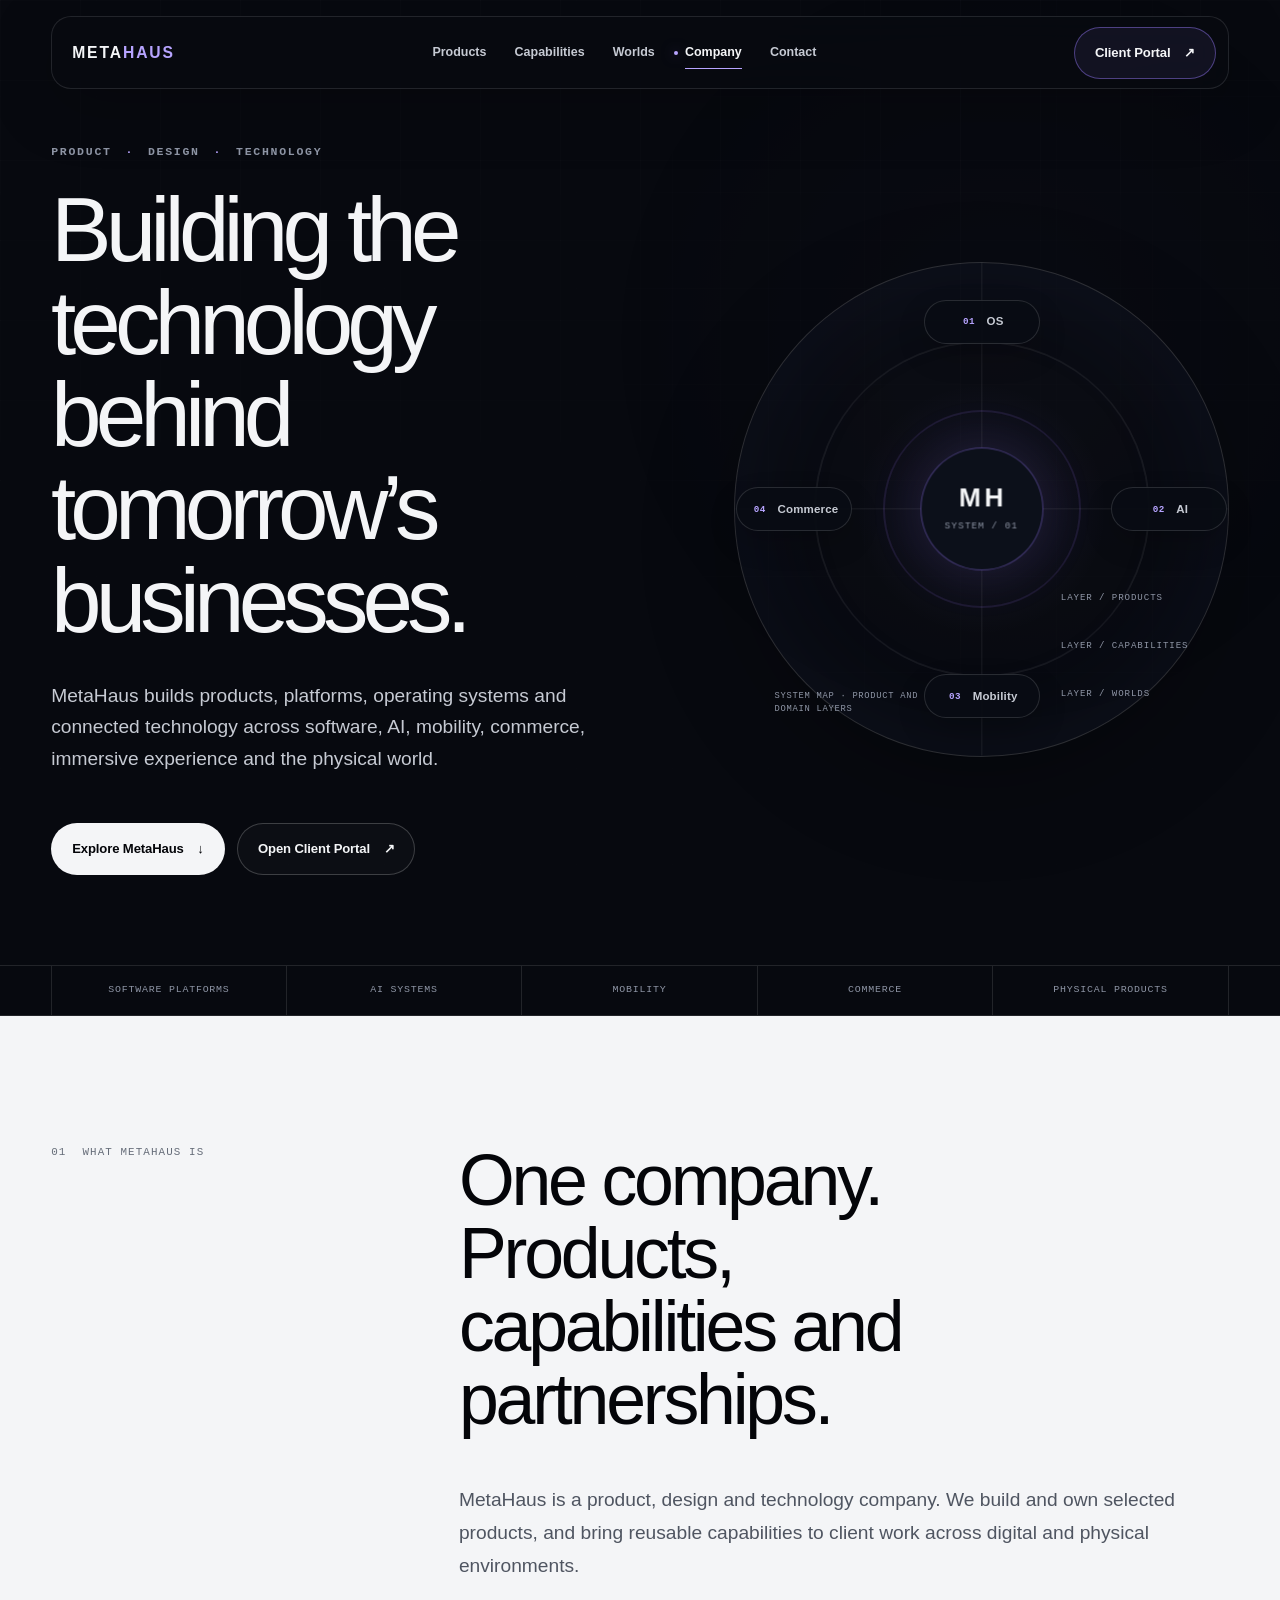
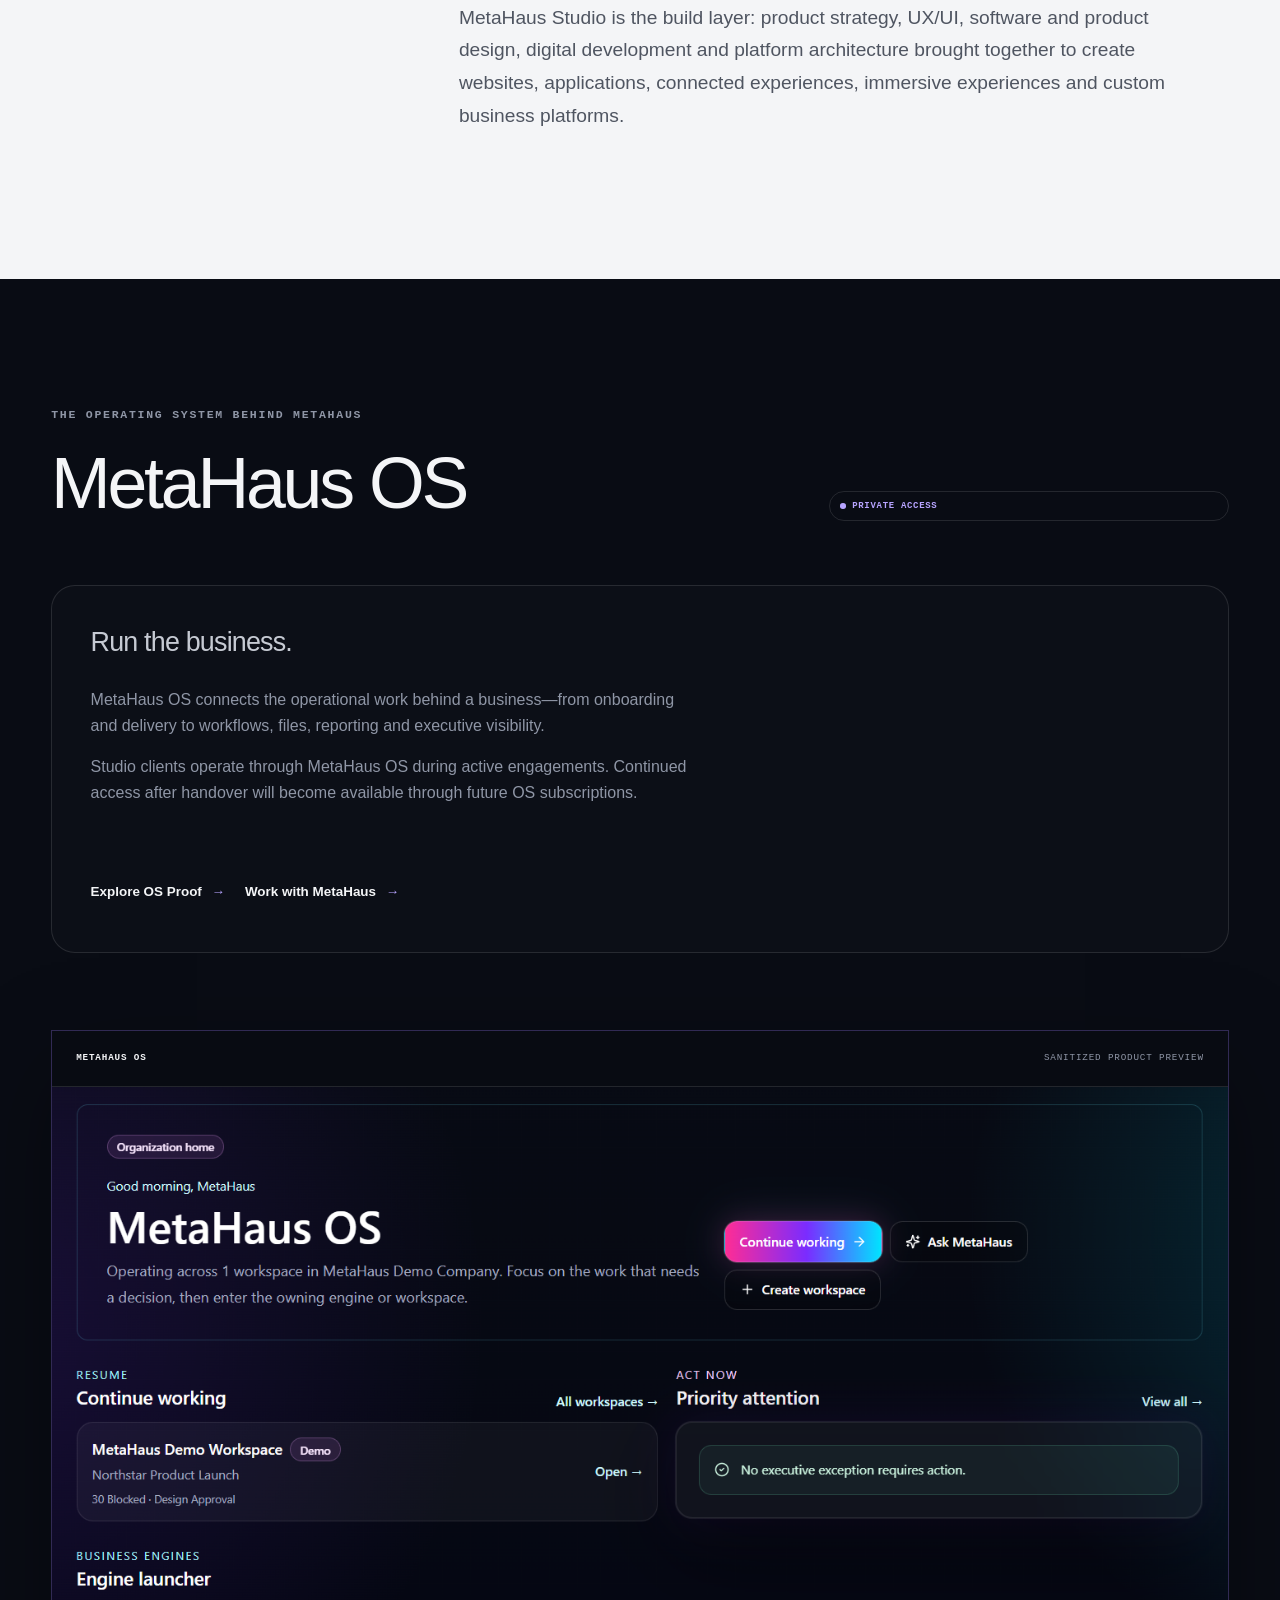
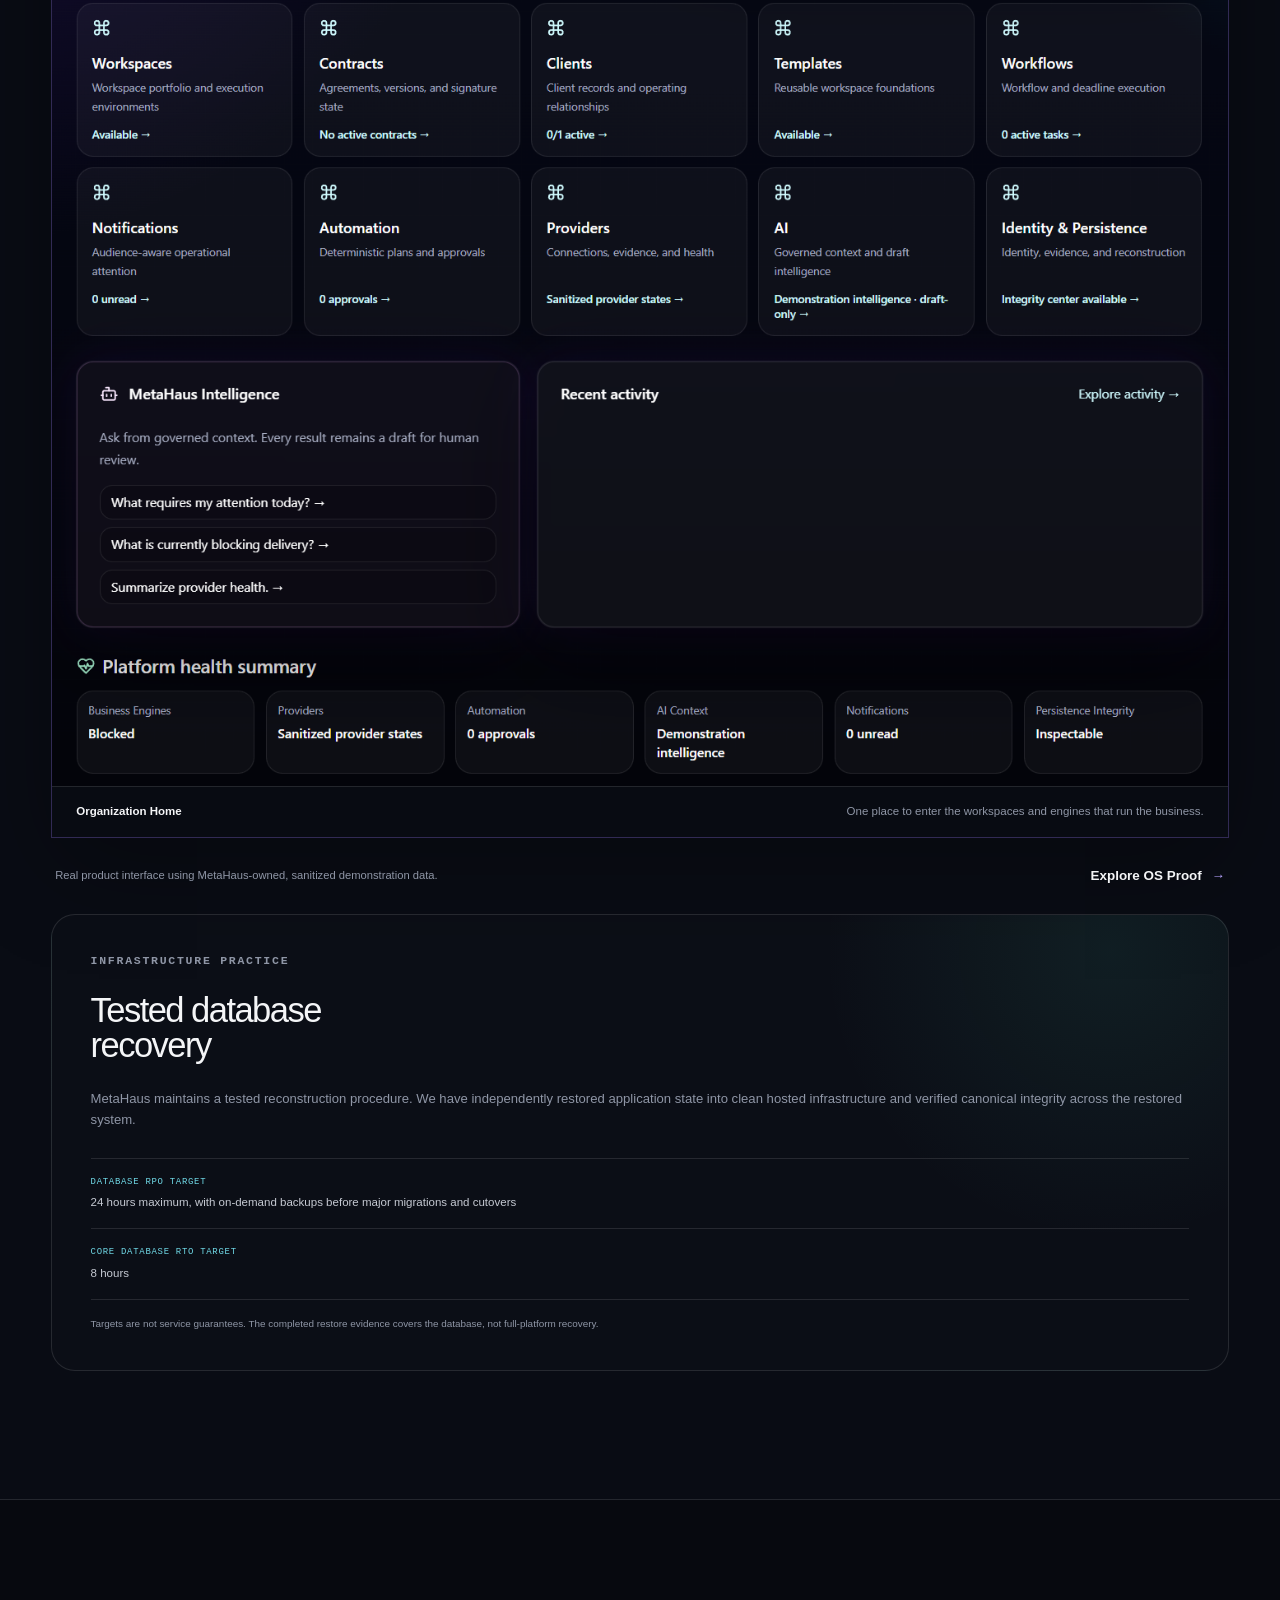
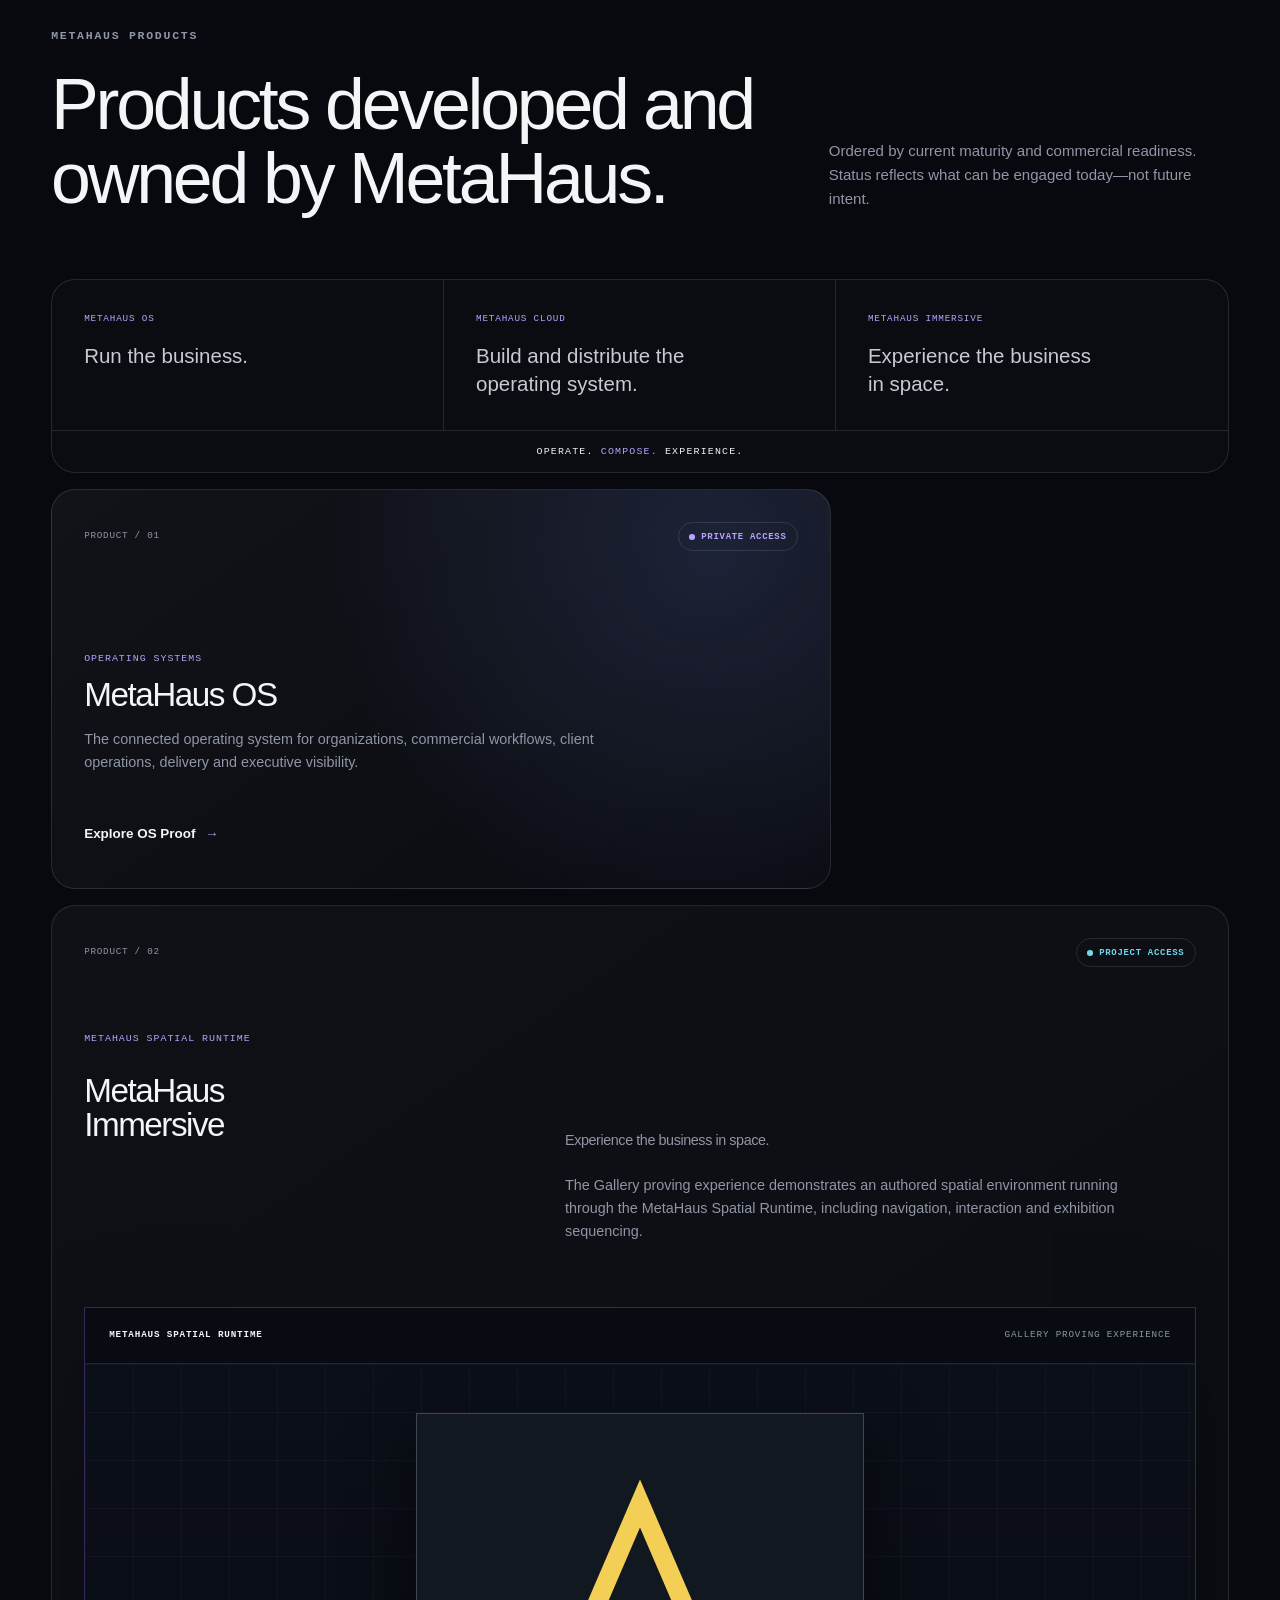
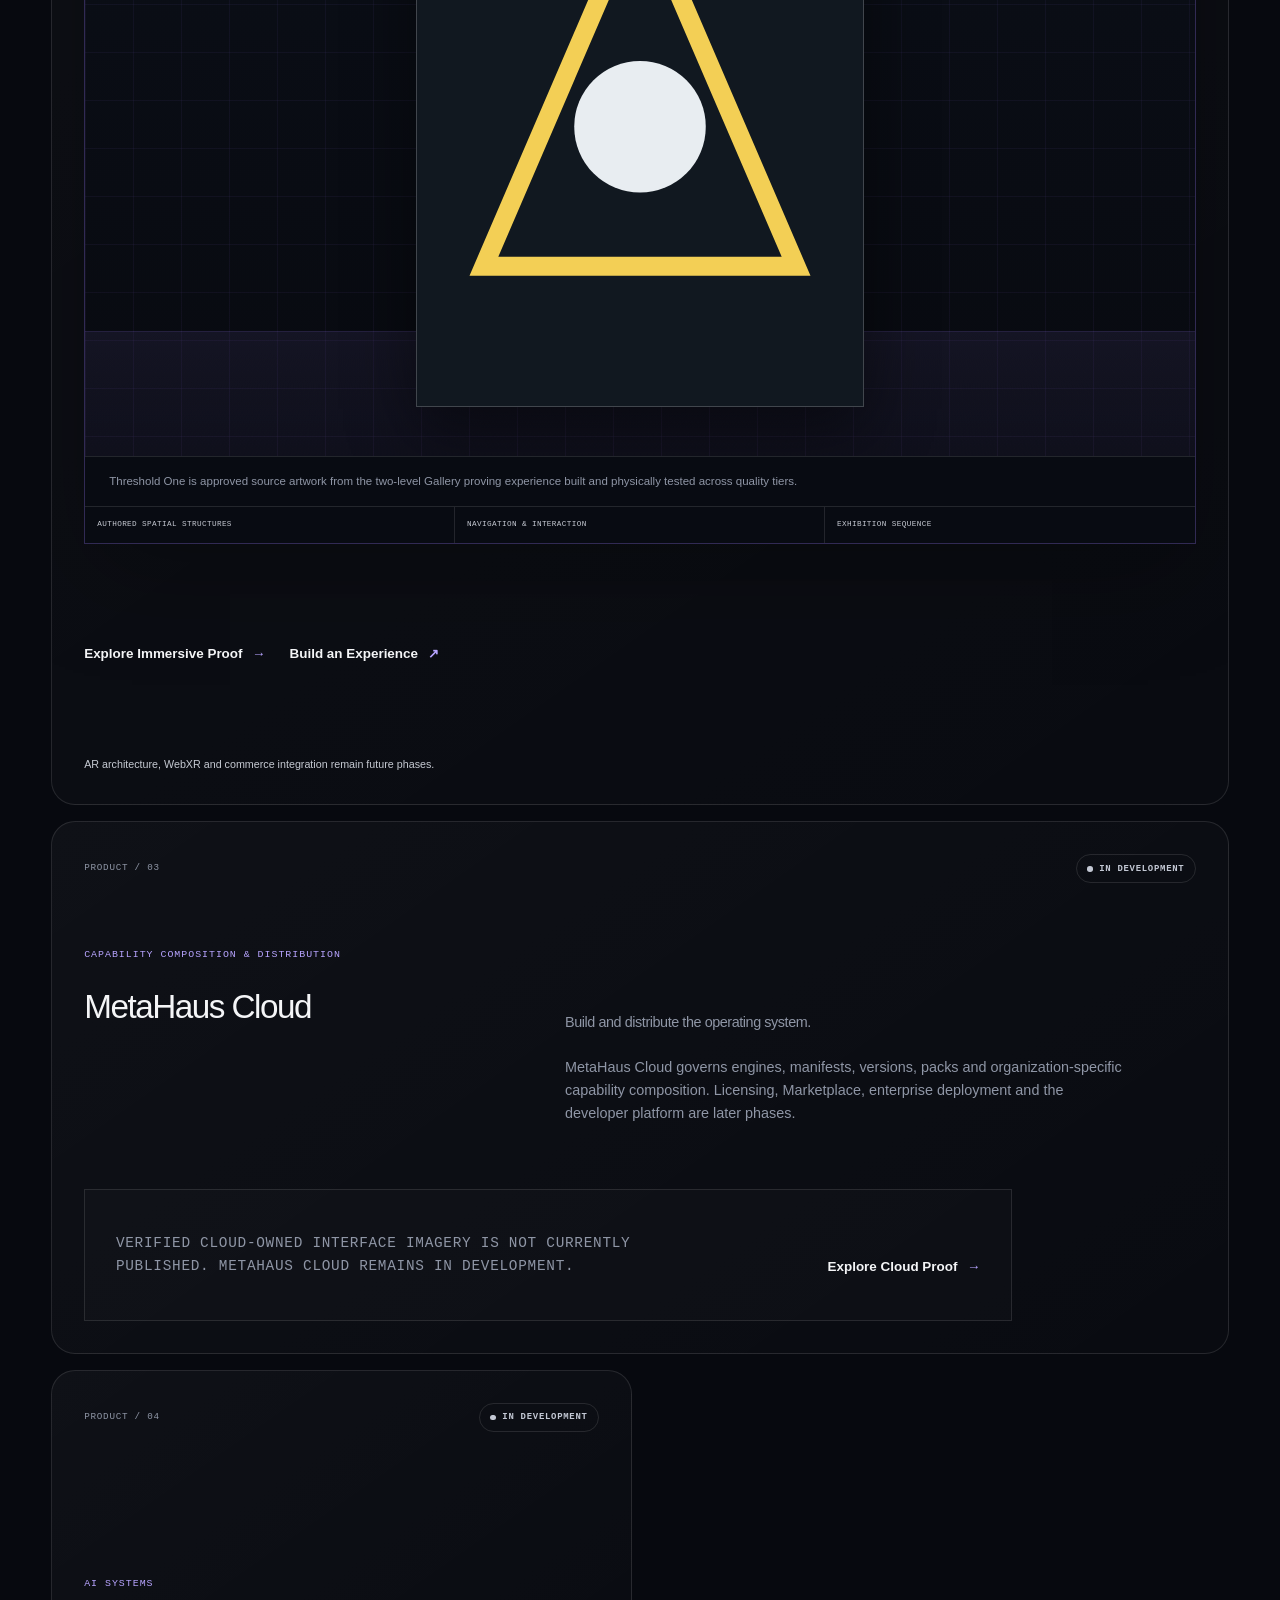
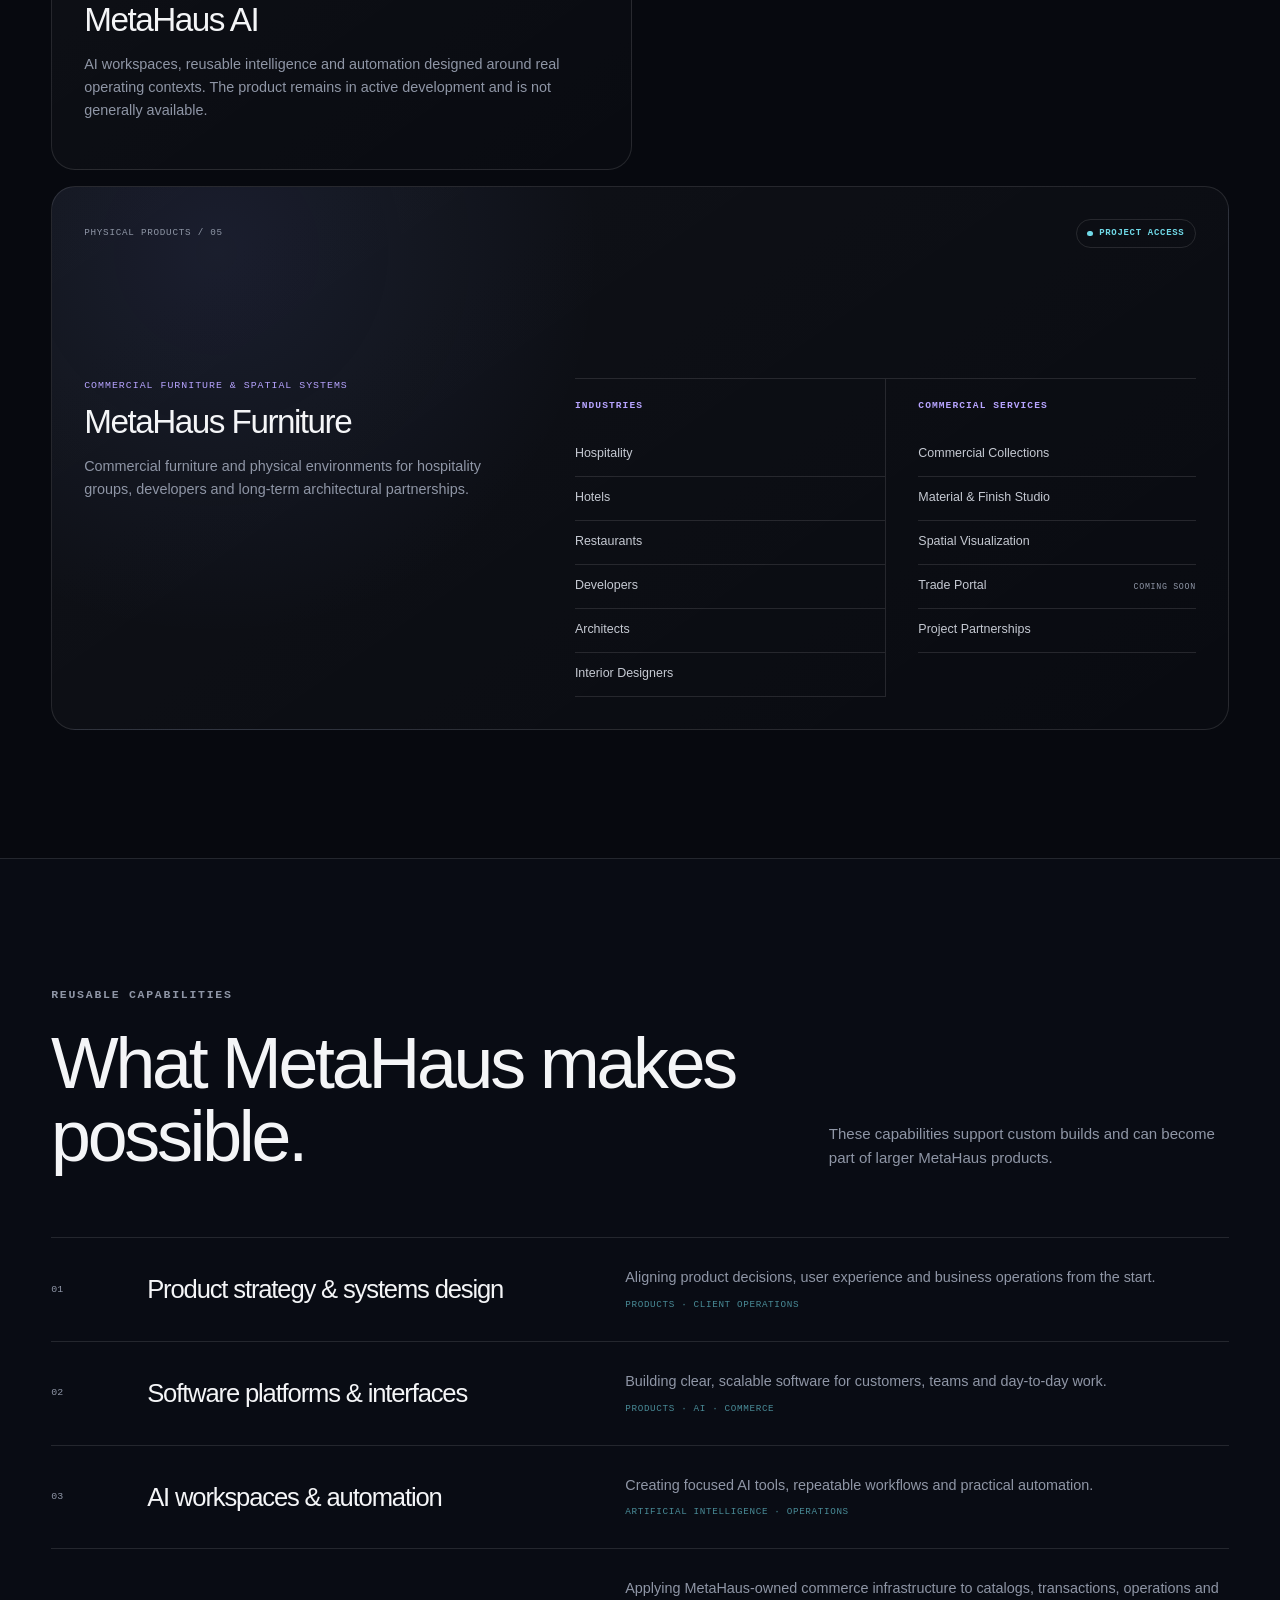
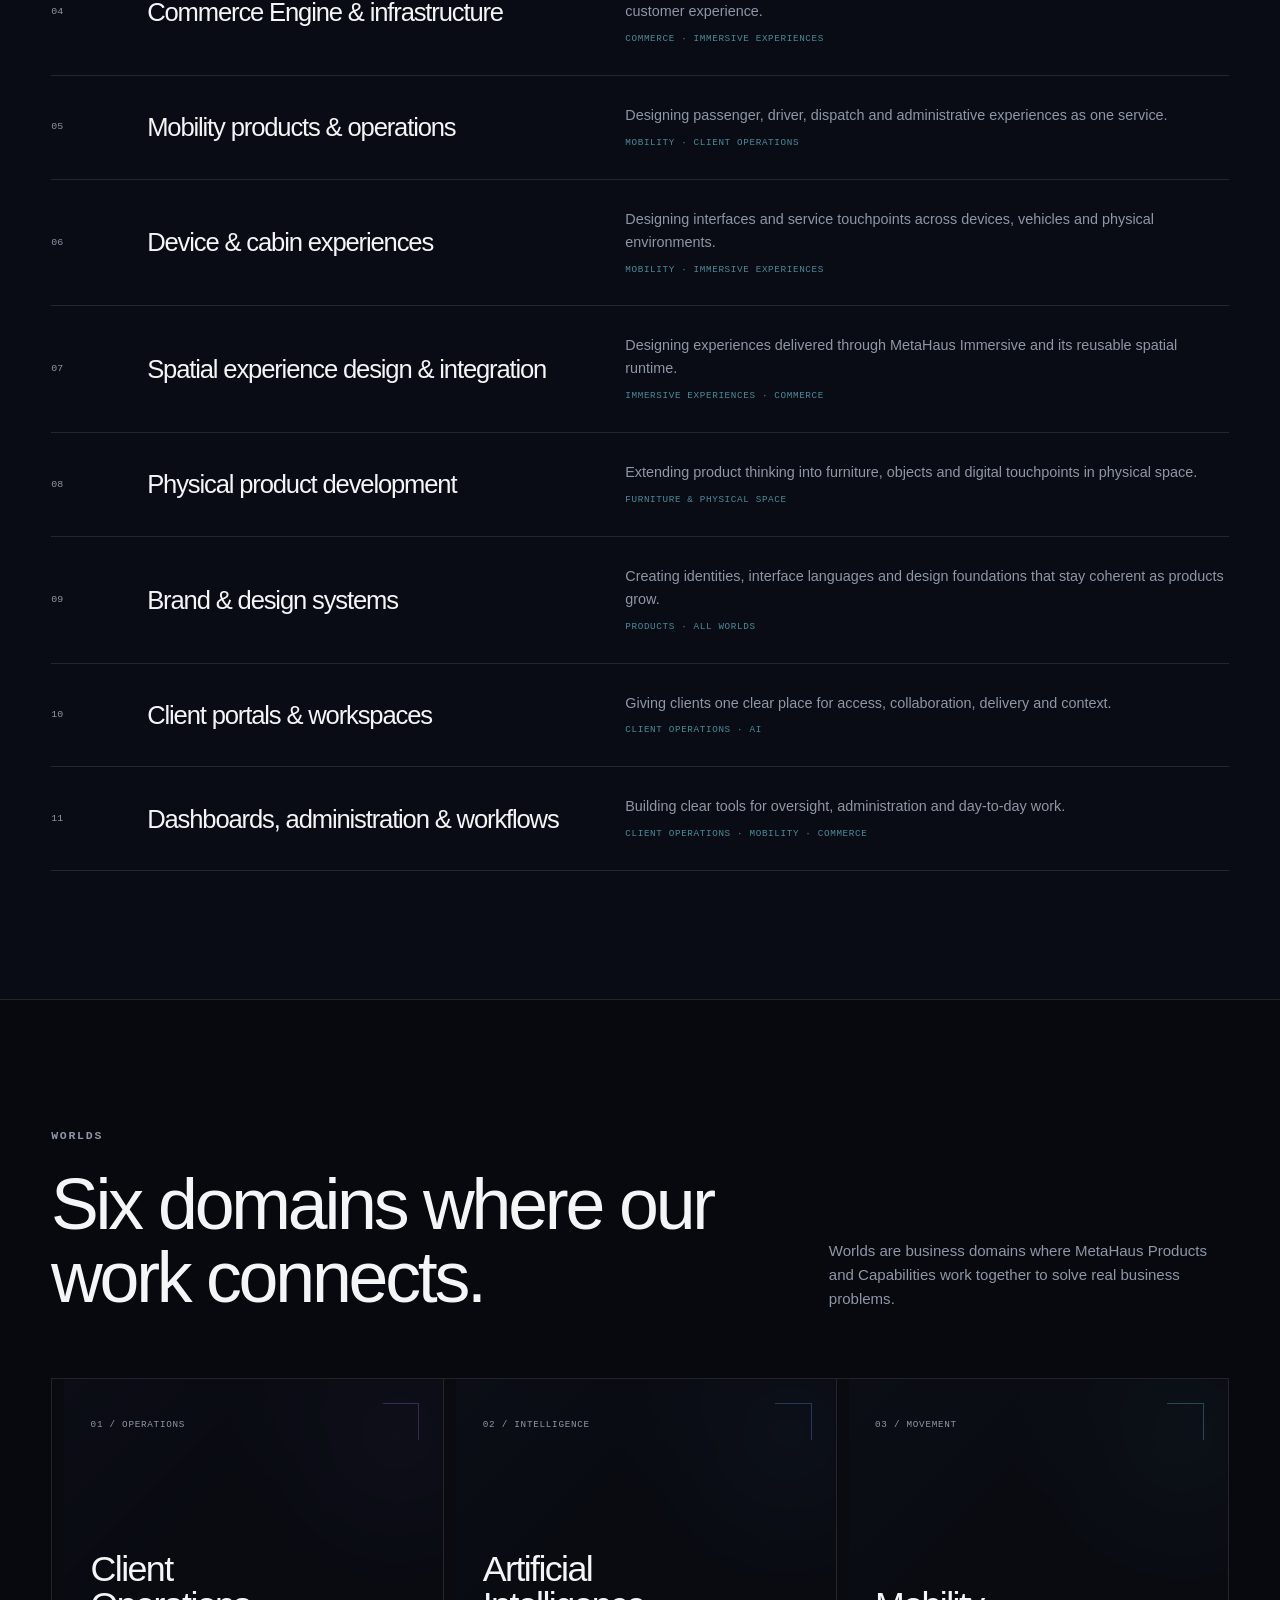
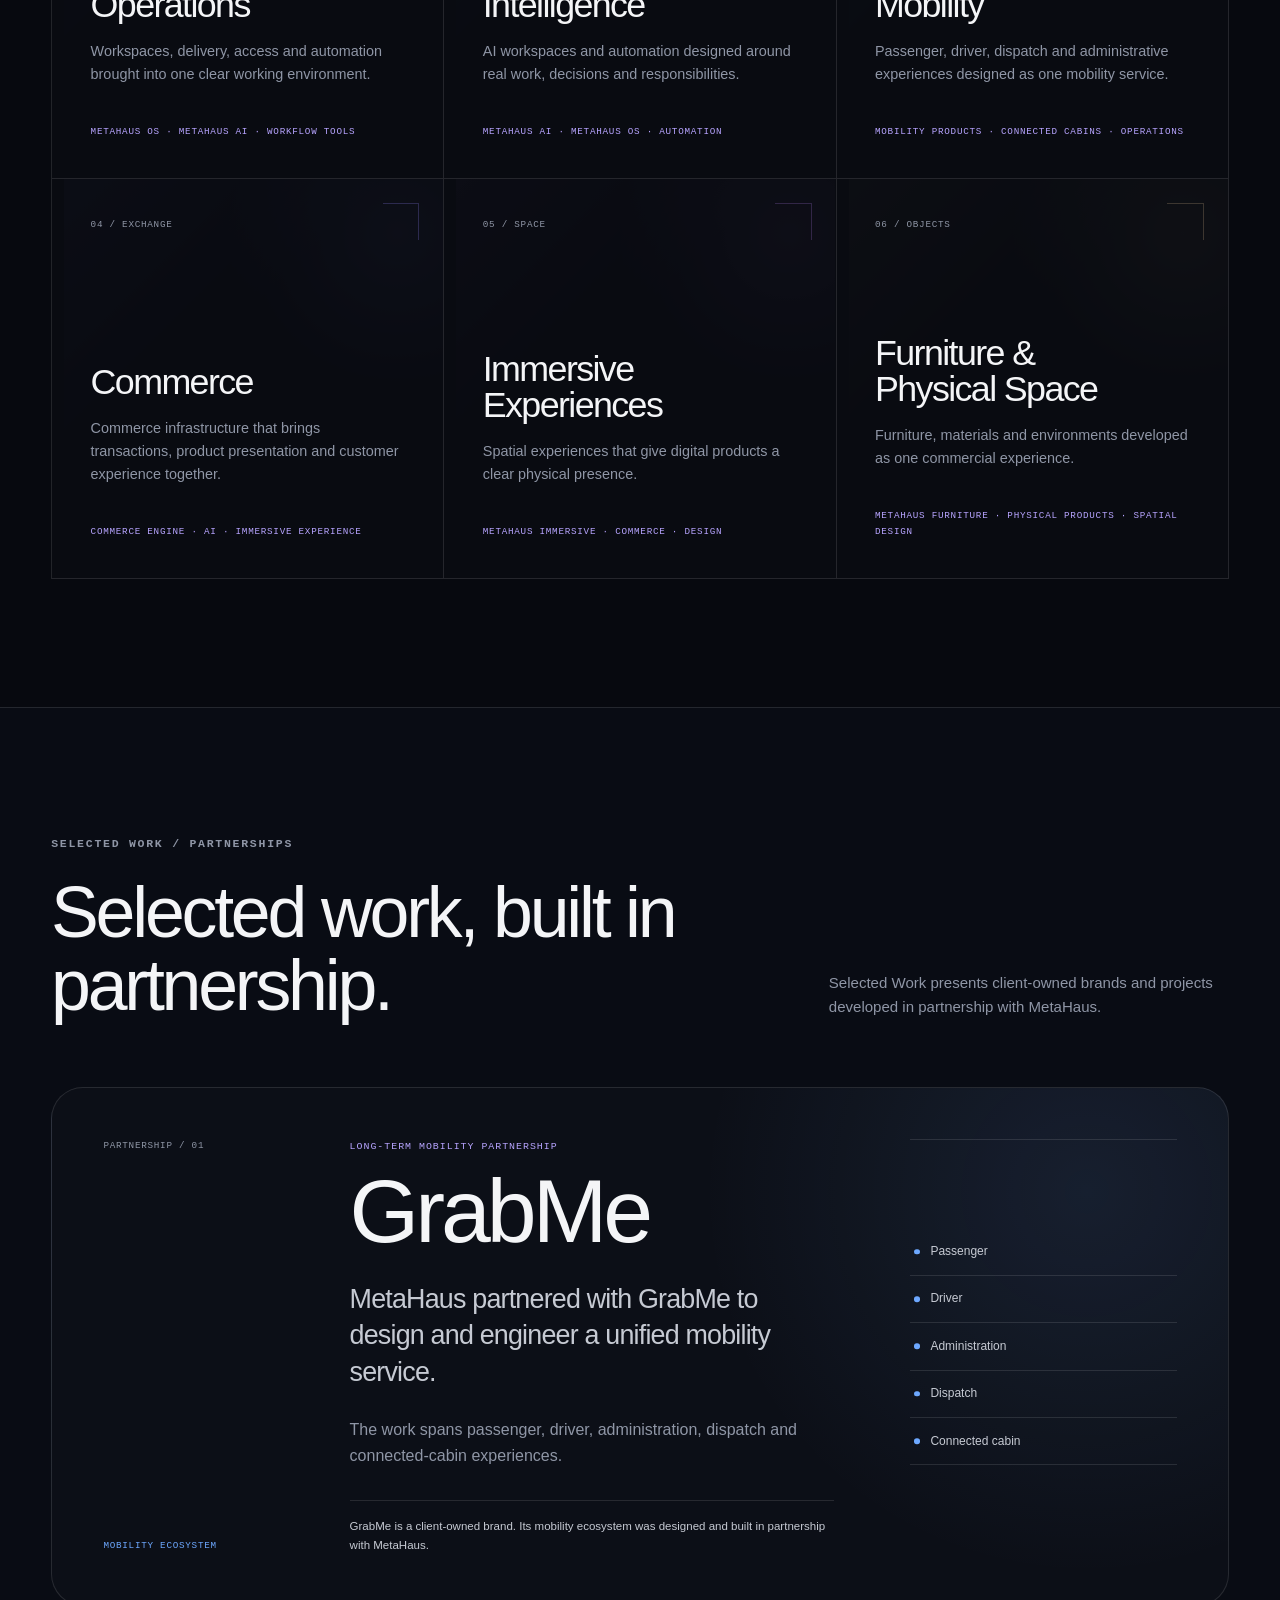
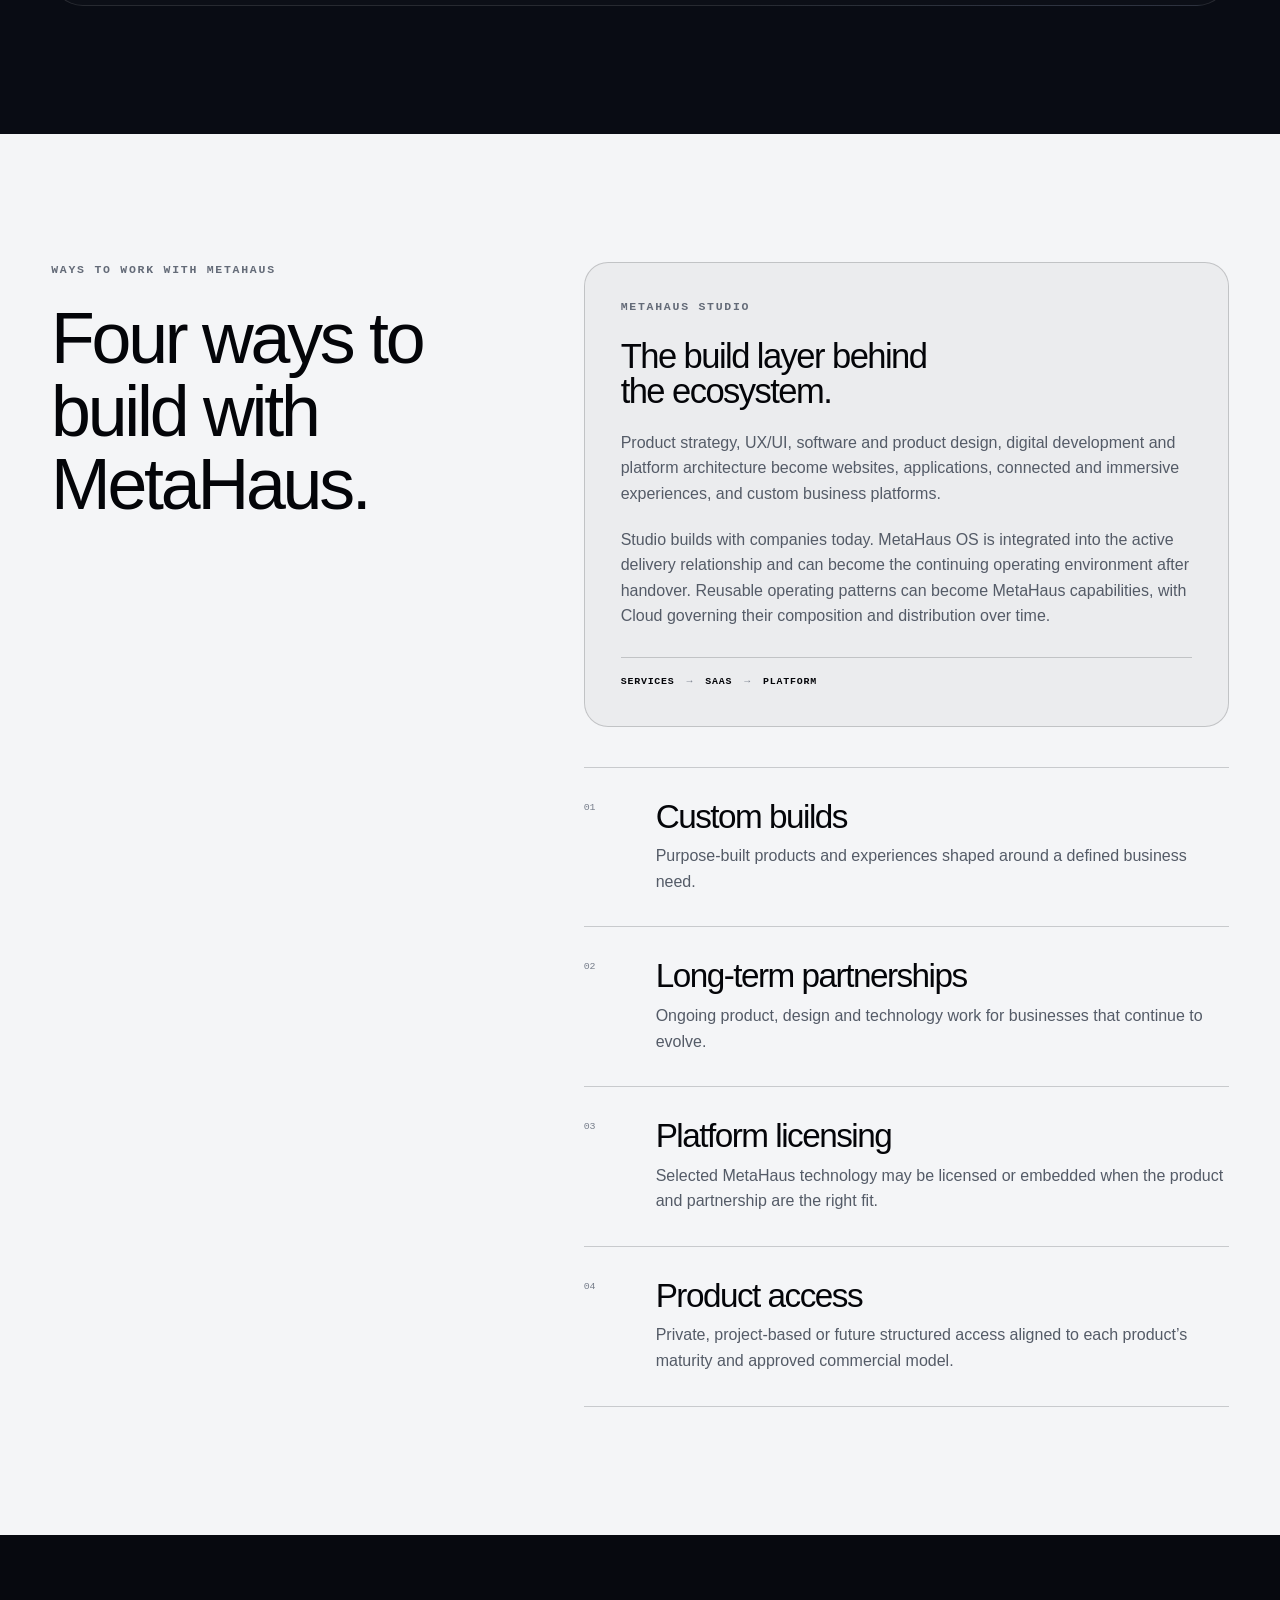
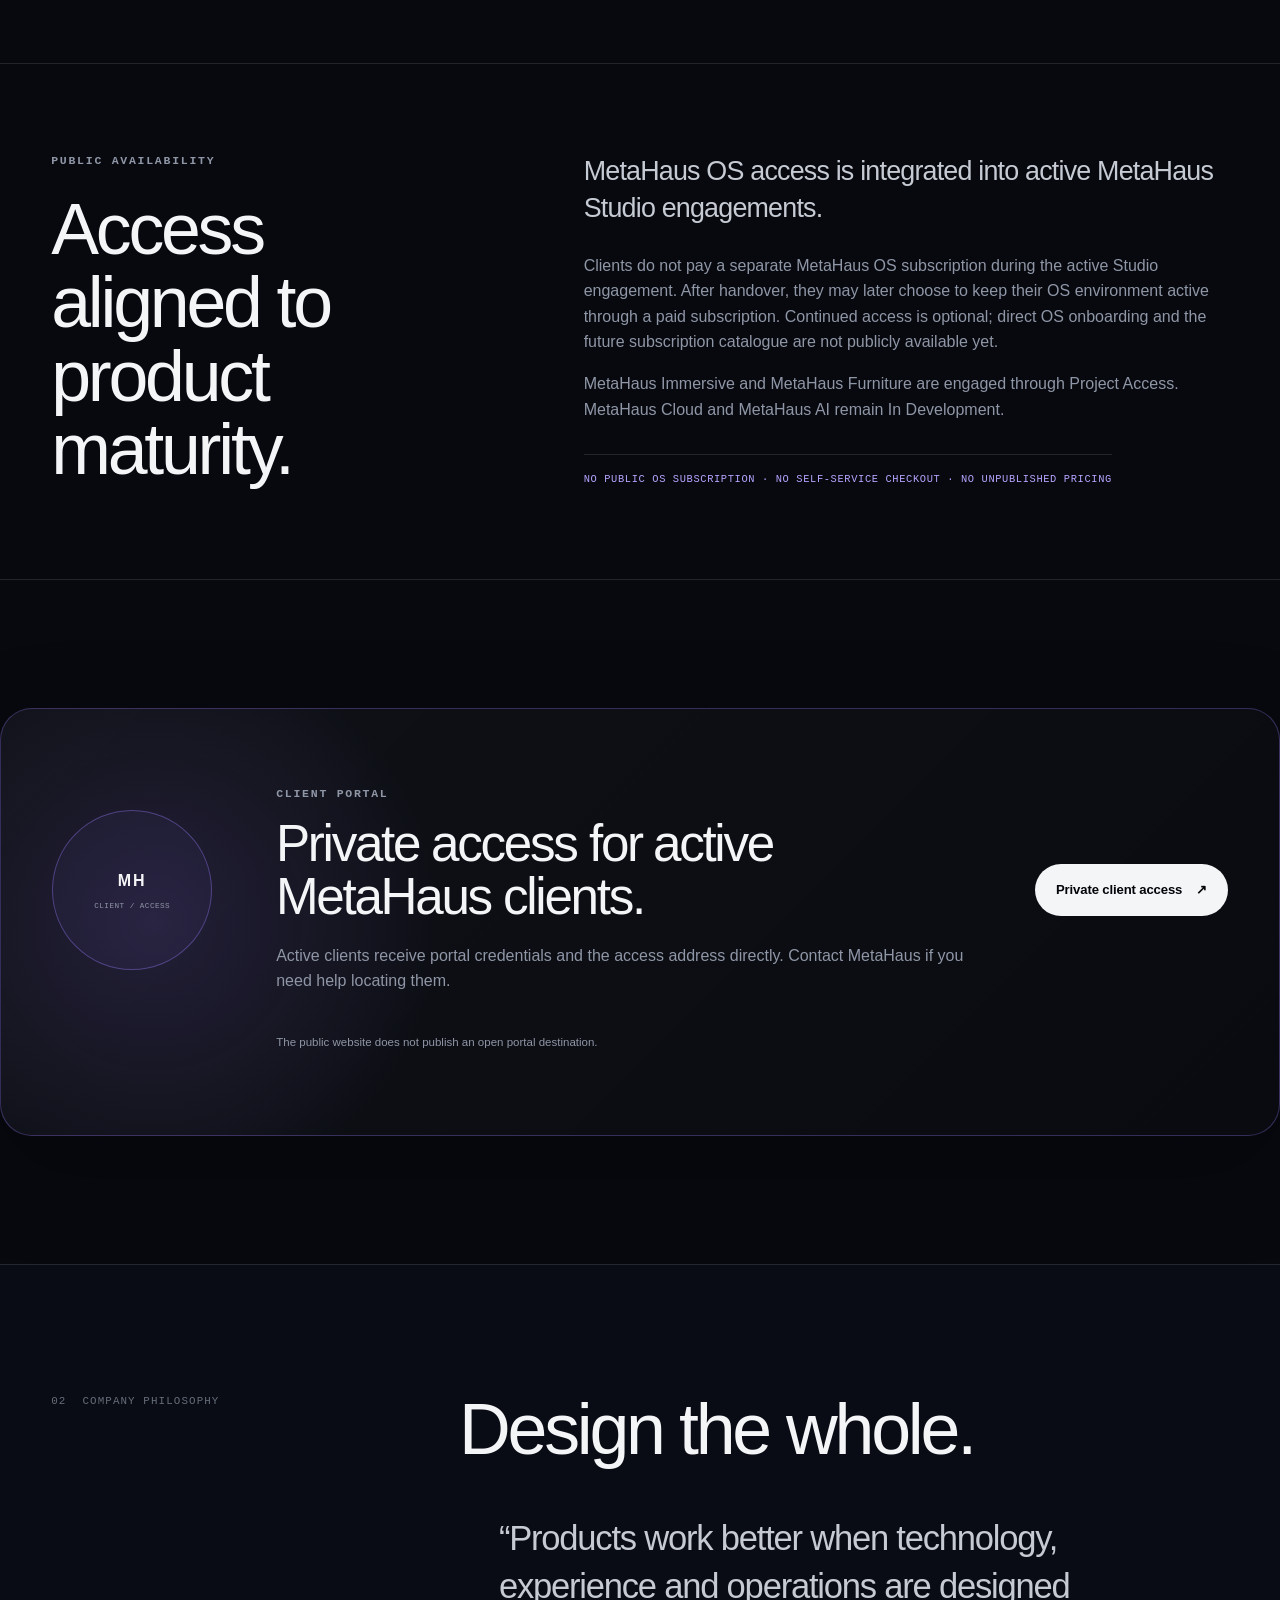
==== commit 06b4458d: "Release 2026.4: establish public experience architecture" ====
--- a/index.html
+++ b/index.html
@@ -90,6 +90,9 @@
           <div class="button-row">
             <a class="button button-primary" href="#products">Explore MetaHaus <span aria-hidden="true">↓</span></a>
             <a class="button button-secondary" href="#client-portal" data-portal-link data-magnetic>Open Client Portal <span aria-hidden="true">↗</span></a>
+            <template data-demo-cta data-demo-product="root">
+              <a class="button button-secondary" href="#">Explore MetaHaus Demo <span aria-hidden="true">→</span></a>
+            </template>
           </div>
         </div>
 
@@ -146,26 +149,17 @@
           <span class="status status-private">Private Access</span>
         </div>
 
-        <div class="os-introduction reveal">
+        <div class="os-introduction os-introduction-strategic reveal">
           <div class="os-narrative os-narrative-compact">
             <p class="large-copy">Run the business.</p>
-            <p>MetaHaus OS brings contracts, operations, delivery, financial workflows, clients, files, providers and business intelligence into one connected workspace.</p>
-            <p>MetaHaus Studio clients operate through MetaHaus OS during active engagements. Continued access after handover will become available through MetaHaus OS subscriptions.</p>
-          </div>
-          <div class="os-scope-column">
-            <ul class="os-scope" aria-label="MetaHaus OS operating scope">
-              <li>Organizations &amp; workspaces</li>
-              <li>Onboarding &amp; agreements</li>
-              <li>Invoices &amp; payments</li>
-              <li>Delivery, milestones &amp; timelines</li>
-              <li>Files &amp; notifications</li>
-              <li>Reporting &amp; executive visibility</li>
-              <li>Modules &amp; connected providers</li>
-              <li>Workflows &amp; AI context</li>
-            </ul>
+            <p>MetaHaus OS connects the operational work behind a business—from onboarding and delivery to workflows, files, reporting and executive visibility.</p>
+            <p>Studio clients operate through MetaHaus OS during active engagements. Continued access after handover will become available through future OS subscriptions.</p>
             <div class="os-actions">
-              <a class="text-link" href="preview-os.html">Explore OS Preview <span aria-hidden="true">→</span></a>
+              <a class="text-link" href="preview-os.html">Explore OS Proof <span aria-hidden="true">→</span></a>
               <a class="text-link" href="#contact">Work with MetaHaus <span aria-hidden="true">→</span></a>
+              <template data-demo-cta data-demo-product="os">
+                <a class="text-link" href="#">Launch OS Demo <span aria-hidden="true">↗</span></a>
+              </template>
             </div>
           </div>
         </div>
@@ -180,28 +174,7 @@
           </figure>
         </div>
 
-        <div class="homepage-secondary-proof homepage-secondary-proof-three reveal" aria-label="Additional MetaHaus OS product proof">
-          <figure class="proof-figure proof-figure-secondary">
-            <div class="proof-image-surface">
-              <img src="assets/images/previews/metahaus-os-workspace-overview.png" width="1459" height="1369" loading="lazy" decoding="async" alt="Sanitized MetaHaus OS workspace overview showing delivery, commercial and attention summaries together with the configured workspace engine profile.">
-            </div>
-            <figcaption><strong>Workspace Overview</strong><span>Operating context, commercial state, delivery and configured engines.</span></figcaption>
-          </figure>
-          <figure class="proof-figure proof-figure-secondary">
-            <div class="proof-image-surface">
-              <img src="assets/images/previews/metahaus-os-workflow-engine.png" width="1392" height="1452" loading="lazy" decoding="async" alt="Sanitized MetaHaus OS Project and Workspace Profile with its operational workflow, phased deadlines, progress and approval gates.">
-            </div>
-            <figcaption><strong>Workflow &amp; Delivery</strong><span>Structured phases, deadlines, approval gates and execution.</span></figcaption>
-          </figure>
-          <figure class="proof-figure proof-figure-secondary">
-            <div class="proof-image-surface">
-              <img src="assets/images/previews/metahaus-os-persistence-center.png" width="1873" height="1246" loading="lazy" decoding="async" alt="Sanitized MetaHaus OS Identity and Persistence Inspection showing correlated workspace, contract, workflow, approval, notification and AI-context events.">
-            </div>
-            <figcaption><strong>Identity &amp; Persistence</strong><span>Durable operational history, evidence and reconstruction.</span></figcaption>
-          </figure>
-        </div>
-
-        <div class="proof-disclosure reveal"><p>Real product interface using MetaHaus-owned, sanitized demonstration data.</p><a class="text-link" href="preview-os.html">Explore the complete OS proof <span aria-hidden="true">→</span></a></div>
+        <div class="proof-disclosure reveal"><p>Real product interface using MetaHaus-owned, sanitized demonstration data.</p><a class="text-link" href="preview-os.html">Explore OS Proof <span aria-hidden="true">→</span></a></div>
 
         <div class="os-support-row">
           <aside class="reliability-proof reveal" aria-labelledby="recovery-title">
@@ -243,7 +216,12 @@
               <h3>MetaHaus OS</h3>
               <p>The connected operating system for organizations, commercial workflows, client operations, delivery and executive visibility.</p>
             </div>
-            <a href="preview-os.html" class="card-link" aria-label="Explore the MetaHaus OS product preview">Explore product preview <span aria-hidden="true">↗</span></a>
+            <div class="product-proof-actions">
+              <a href="preview-os.html" class="card-link" aria-label="Explore MetaHaus OS product proof">Explore OS Proof <span aria-hidden="true">→</span></a>
+              <template data-demo-cta data-demo-product="os">
+                <a class="card-link" href="#">Launch OS Demo <span aria-hidden="true">↗</span></a>
+              </template>
+            </div>
           </article>
 
           <article class="product-card product-card-wide product-proof-product reveal" tabindex="0" data-module>
@@ -257,12 +235,10 @@
             <div class="immersive-home-proof" id="immersive-preview">
               <div class="proof-label"><span>MetaHaus Spatial Runtime</span><span>Gallery proving experience</span></div>
               <figure class="immersive-proof-figure">
-                <div class="gallery-source-stage gallery-source-stage-dominant">
+                <div class="gallery-source-stage gallery-source-stage-dominant gallery-source-stage-single">
                   <img src="assets/images/previews/gallery-threshold-one.svg" width="800" height="1000" loading="lazy" decoding="async" alt="Threshold One, an original artwork surface authored into the Gallery proving experience.">
-                  <img src="assets/images/previews/gallery-quiet-grid.svg" width="800" height="1000" loading="lazy" decoding="async" alt="Quiet Grid, an original artwork surface authored into the Gallery proving experience.">
-                  <img src="assets/images/previews/gallery-signal-fold.svg" width="800" height="1000" loading="lazy" decoding="async" alt="Signal Fold, an original artwork surface authored into the Gallery proving experience.">
                 </div>
-                <figcaption>The approved website repository contains source artwork rather than a runtime screenshot. These works are part of the two-level Gallery proving experience built and physically tested across quality tiers.</figcaption>
+                <figcaption>Threshold One is approved source artwork from the two-level Gallery proving experience built and physically tested across quality tiers.</figcaption>
               </figure>
               <ul class="preview-capability-line" aria-label="Verified Gallery runtime capabilities">
                 <li>Authored spatial structures</li>
@@ -271,8 +247,11 @@
               </ul>
             </div>
             <div class="product-proof-actions">
-              <a href="preview-immersive.html" class="card-link">View Immersive Preview <span aria-hidden="true">→</span></a>
+              <a href="preview-immersive.html" class="card-link">Explore Immersive Proof <span aria-hidden="true">→</span></a>
               <a href="mailto:hello@metahaus.studio?subject=MetaHaus%20Immersive%20Project" class="card-link">Build an Experience <span aria-hidden="true">↗</span></a>
+              <template data-demo-cta data-demo-product="immersive">
+                <a class="card-link" href="#">Enter Immersive Demo <span aria-hidden="true">↗</span></a>
+              </template>
             </div>
             <p class="product-proof">AR architecture, WebXR and commerce integration remain future phases.</p>
           </article>
@@ -285,24 +264,14 @@
               <p class="large-copy">Build and distribute the operating system.</p>
               <p>MetaHaus Cloud governs engines, manifests, versions, packs and organization-specific capability composition. Licensing, Marketplace, enterprise deployment and the developer platform are later phases.</p>
             </div>
-            <div class="homepage-proof cloud-home-proof" id="cloud-preview">
-              <div class="proof-label"><span>MetaHaus Cloud</span><span>RC1 development evidence</span></div>
-              <figure class="proof-figure">
-                <div class="proof-image-surface">
-                  <img src="assets/images/previews/metahaus-cloud-engine-registry.png" width="1882" height="1369" loading="lazy" decoding="async" alt="MetaHaus platform development interface showing the engine launcher, MetaHaus Intelligence prompts, recent activity and platform health summary.">
-                </div>
-                <figcaption><strong>Engine Launcher</strong><span>Reusable operating capabilities organized as connected business engines.</span></figcaption>
-              </figure>
-            </div>
-            <figure class="proof-figure cloud-secondary-proof">
-              <div class="proof-image-surface">
-                <img src="assets/images/previews/metahaus-cloud-engine-packs.png" width="1887" height="1515" loading="lazy" decoding="async" alt="MetaHaus platform development interface showing a configured workspace profile, enabled modules and reusable template foundation.">
+            <div class="proof-disclosure proof-disclosure-card cloud-proof-status" id="cloud-preview">
+              <p>Verified Cloud-owned interface imagery is not currently published. MetaHaus Cloud remains In Development.</p>
+              <div class="product-proof-actions">
+                <a class="card-link" href="preview-cloud.html">Explore Cloud Proof <span aria-hidden="true">→</span></a>
+                <template data-demo-cta data-demo-product="cloud">
+                  <a class="card-link" href="#">Explore Cloud Demo <span aria-hidden="true">↗</span></a>
+                </template>
               </div>
-              <figcaption><strong>Workspace Composition</strong><span>Modules and reusable template foundations configured around an operating context.</span></figcaption>
-            </figure>
-            <div class="proof-disclosure proof-disclosure-card">
-              <p>Development evidence only · no runtime activation or commercial availability.</p>
-              <a class="card-link" href="preview-cloud.html">View Cloud Development Preview <span aria-hidden="true">→</span></a>
             </div>
           </article>
 
@@ -524,7 +493,12 @@
         <p class="eyebrow">Start a conversation</p>
         <h2 id="contact-title">Build a product, platform or system with MetaHaus.</h2>
         <p>For new products, long-term partnerships and licensing opportunities, tell us what you are building.</p>
-        <a class="button button-light" href="mailto:hello@metahaus.studio">Contact MetaHaus <span aria-hidden="true">↗</span></a>
+        <div class="contact-actions">
+          <a class="button button-light" href="mailto:hello@metahaus.studio">Contact MetaHaus <span aria-hidden="true">↗</span></a>
+          <template data-demo-cta data-demo-product="root">
+            <a class="text-link" href="#">Explore MetaHaus Demo <span aria-hidden="true">→</span></a>
+          </template>
+        </div>
       </div>
     </section>
   </main>
@@ -559,6 +533,8 @@
     </div>
   </footer>
 
+  <script src="js/public-experience-config.js"></script>
+  <script src="js/public-experience.js"></script>
   <script src="js/main.js"></script>
 </body>
 </html>
--- a/css/styles.css
+++ b/css/styles.css
@@ -833,6 +833,10 @@
   padding-top: var(--space-7);
 }
 
+.os-introduction.os-introduction-strategic {
+  grid-template-columns: minmax(0, 1fr);
+}
+
 .os-preview-column {
   min-width: 0;
 }
@@ -1366,6 +1370,15 @@
   right: 5%;
 }
 
+.gallery-source-stage.gallery-source-stage-dominant.gallery-source-stage-single img:first-child {
+  top: 7%;
+  left: 50%;
+  width: min(48%, 28rem);
+  height: 86%;
+  object-fit: contain;
+  transform: translateX(-50%);
+}
+
 .product-proof-actions {
   display: flex;
   flex-wrap: wrap;
@@ -1382,6 +1395,13 @@
 
 .proof-disclosure-card {
   padding-top: 0;
+}
+
+.cloud-proof-status {
+  width: min(100%, 58rem);
+  padding: clamp(1.25rem, 2.4vw, 2rem);
+  border: 1px solid var(--color-line);
+  background: rgba(255, 255, 255, 0.012);
 }
 
 .product-proof-product .proof-disclosure-card p {
@@ -2588,11 +2608,19 @@
   color: #545b67;
 }
 
-.contact-panel .button {
+.contact-actions {
   grid-column: 2;
   grid-row: 1 / span 4;
+  display: flex;
+  align-items: flex-end;
+  flex-direction: column;
+  gap: 1rem;
   align-self: end;
   margin-bottom: 0.25rem;
+}
+
+.contact-actions .text-link {
+  color: #252b35;
 }
 
 /* Footer */
@@ -3496,7 +3524,7 @@
   .capability-row > div { grid-column: 2; }
 
   .contact-panel { grid-template-columns: 1fr; }
-  .contact-panel .button { grid-column: 1; grid-row: auto; justify-self: start; margin-top: 1rem; }
+  .contact-actions { grid-column: 1; grid-row: auto; align-items: flex-start; margin-top: 1rem; }
 
   .footer-grid { grid-template-columns: repeat(2, 1fr); }
   .footer-brand { grid-column: 1 / -1; }
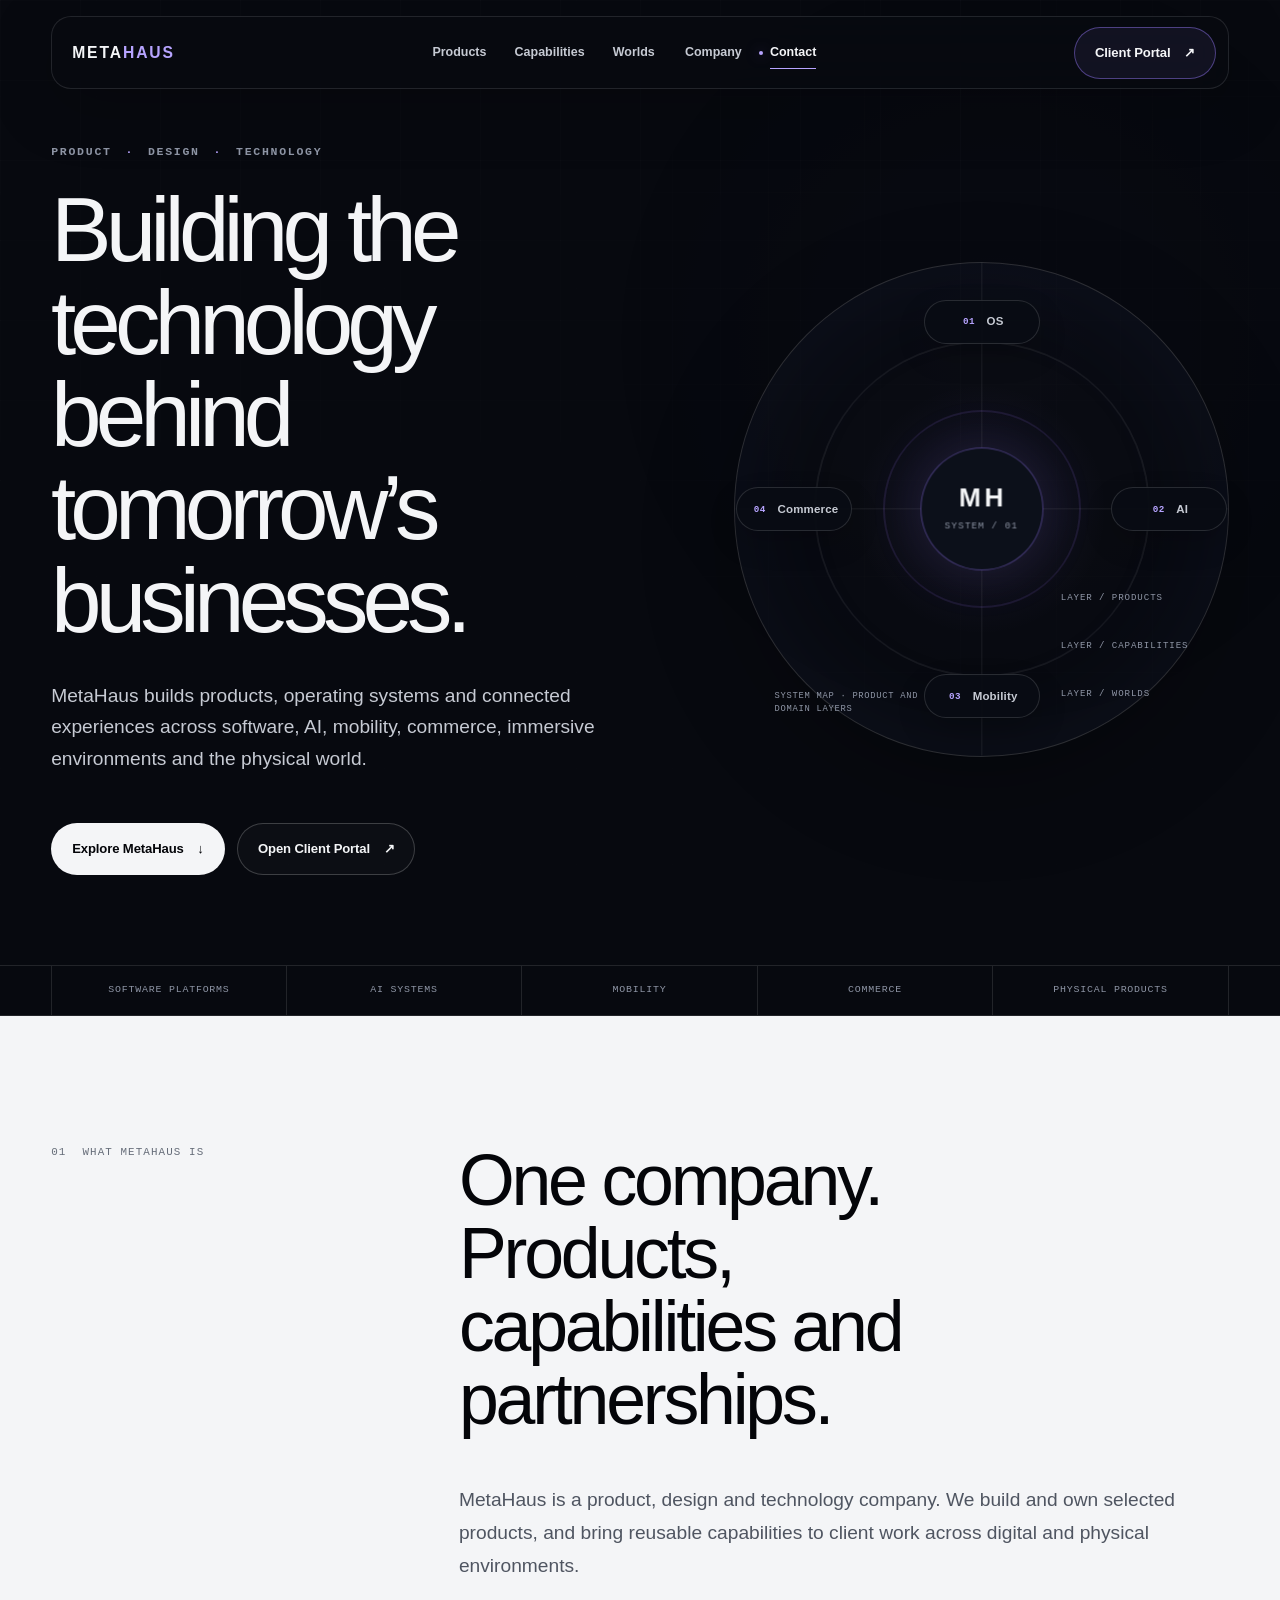
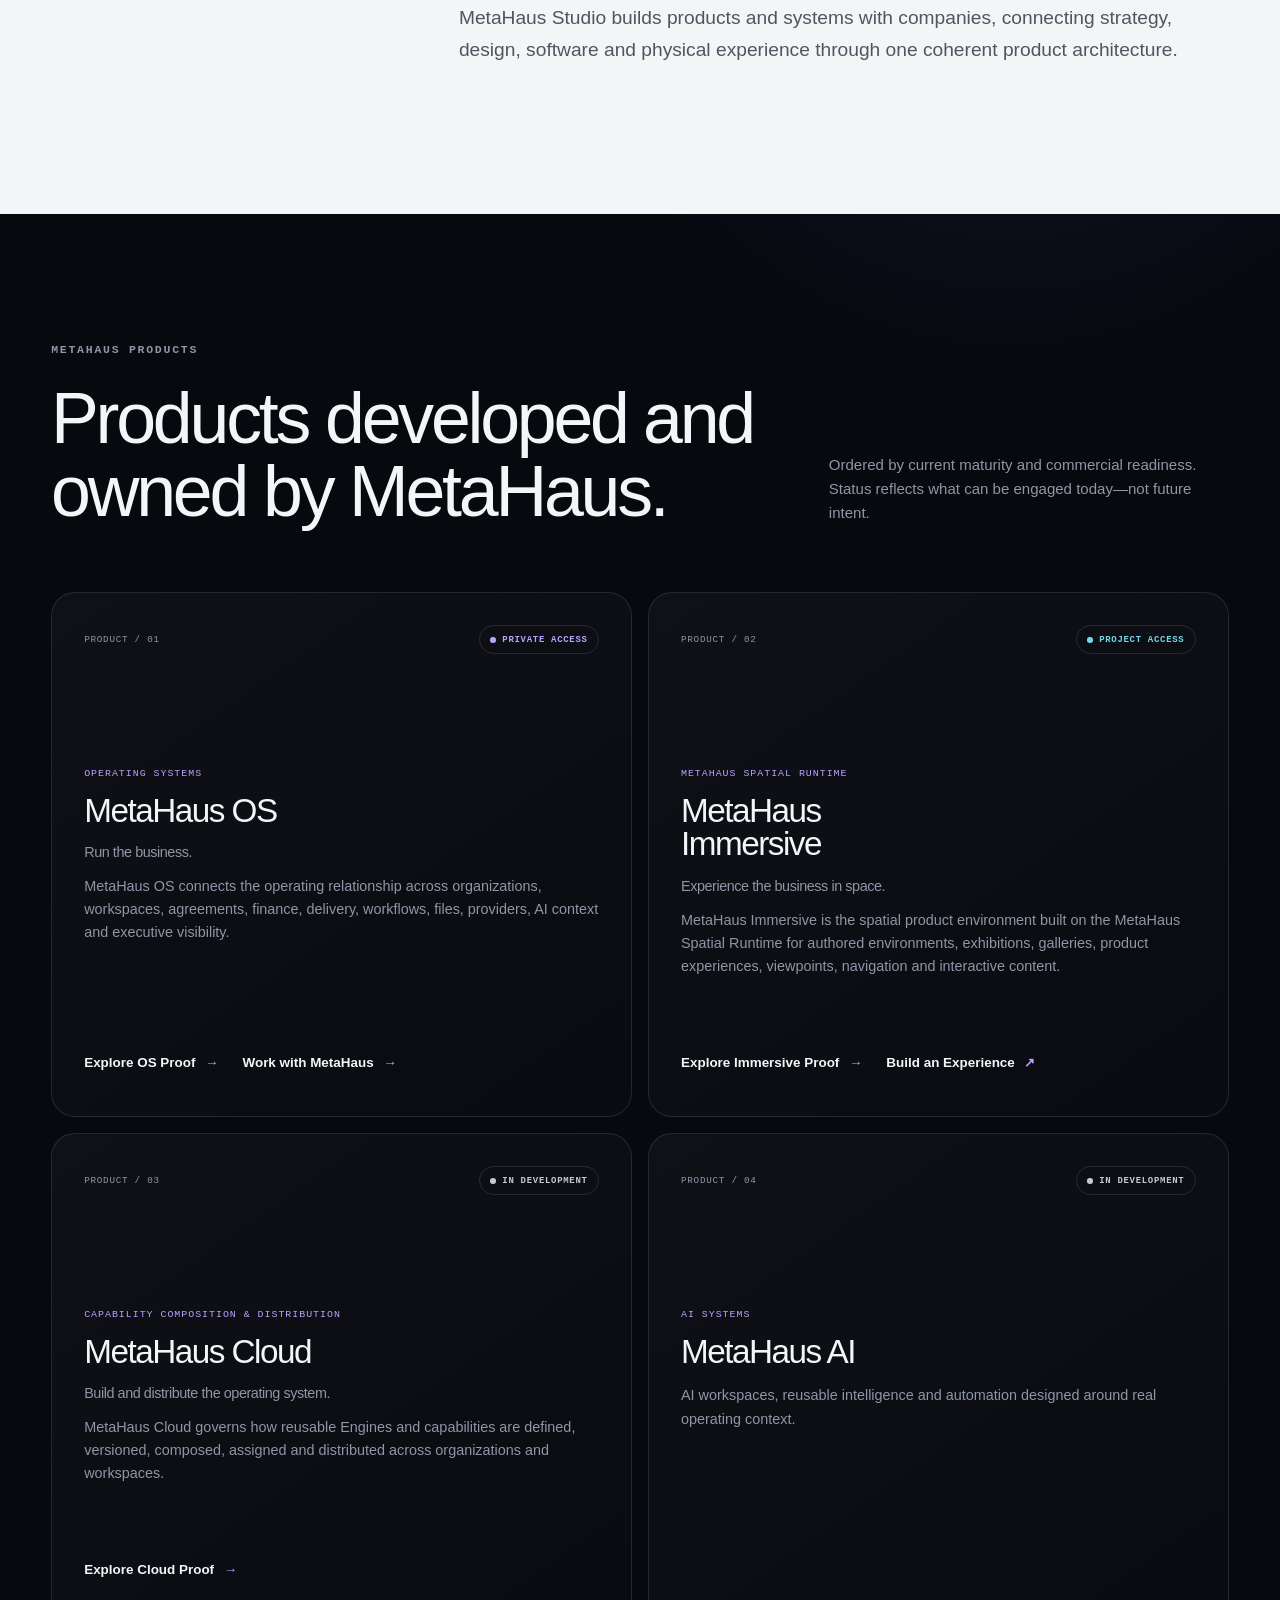
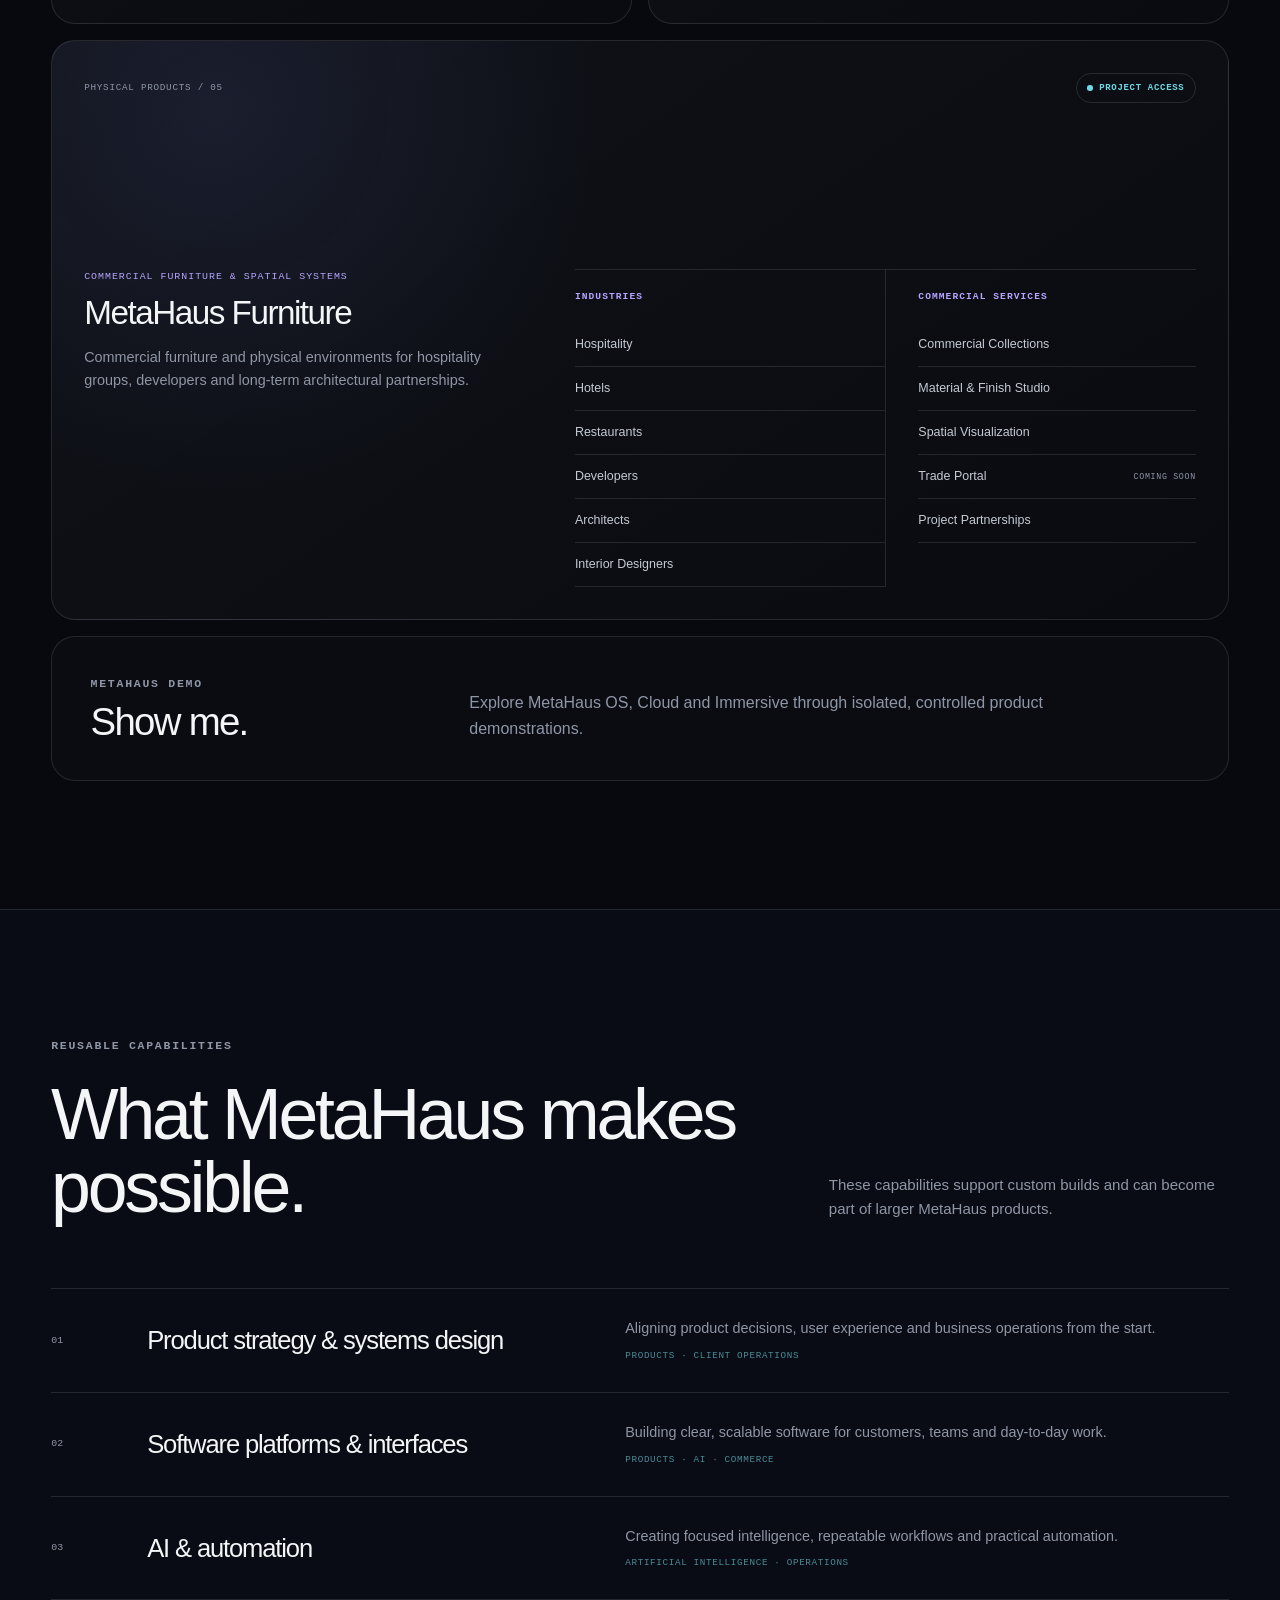
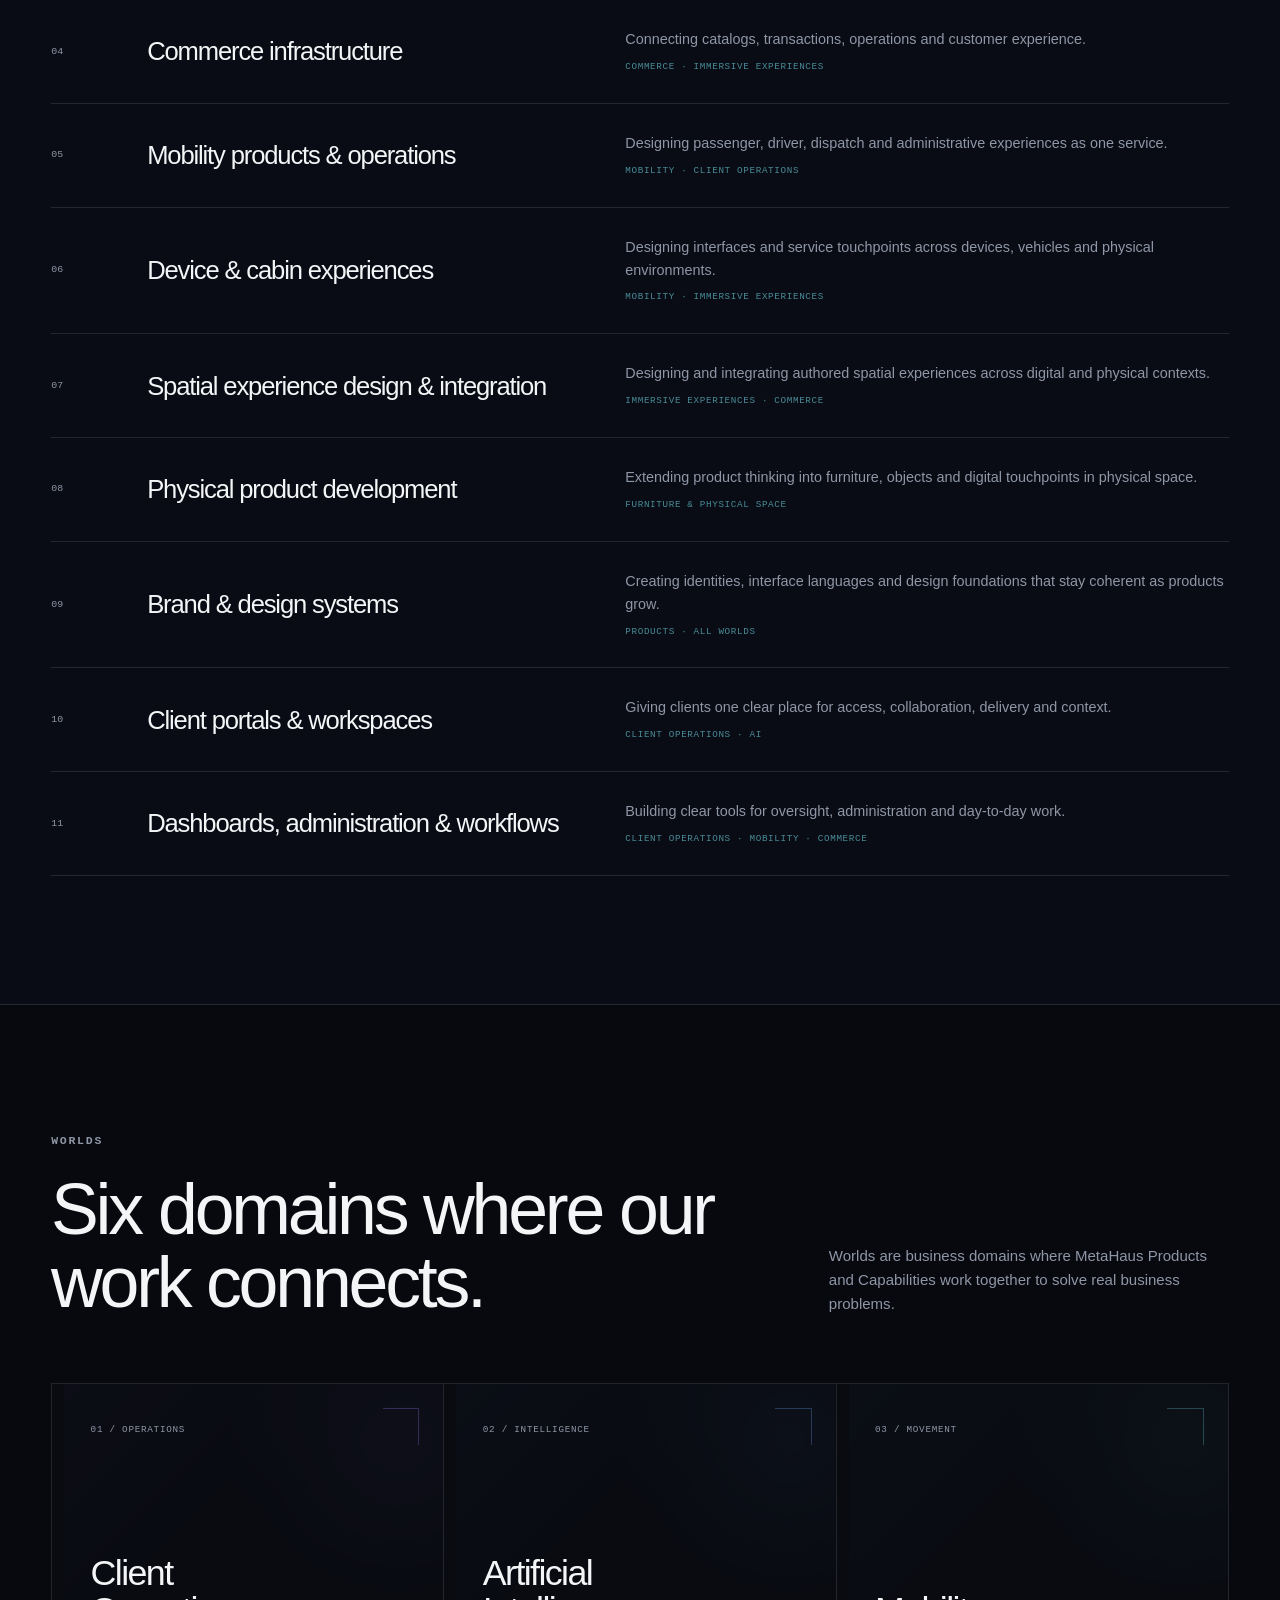
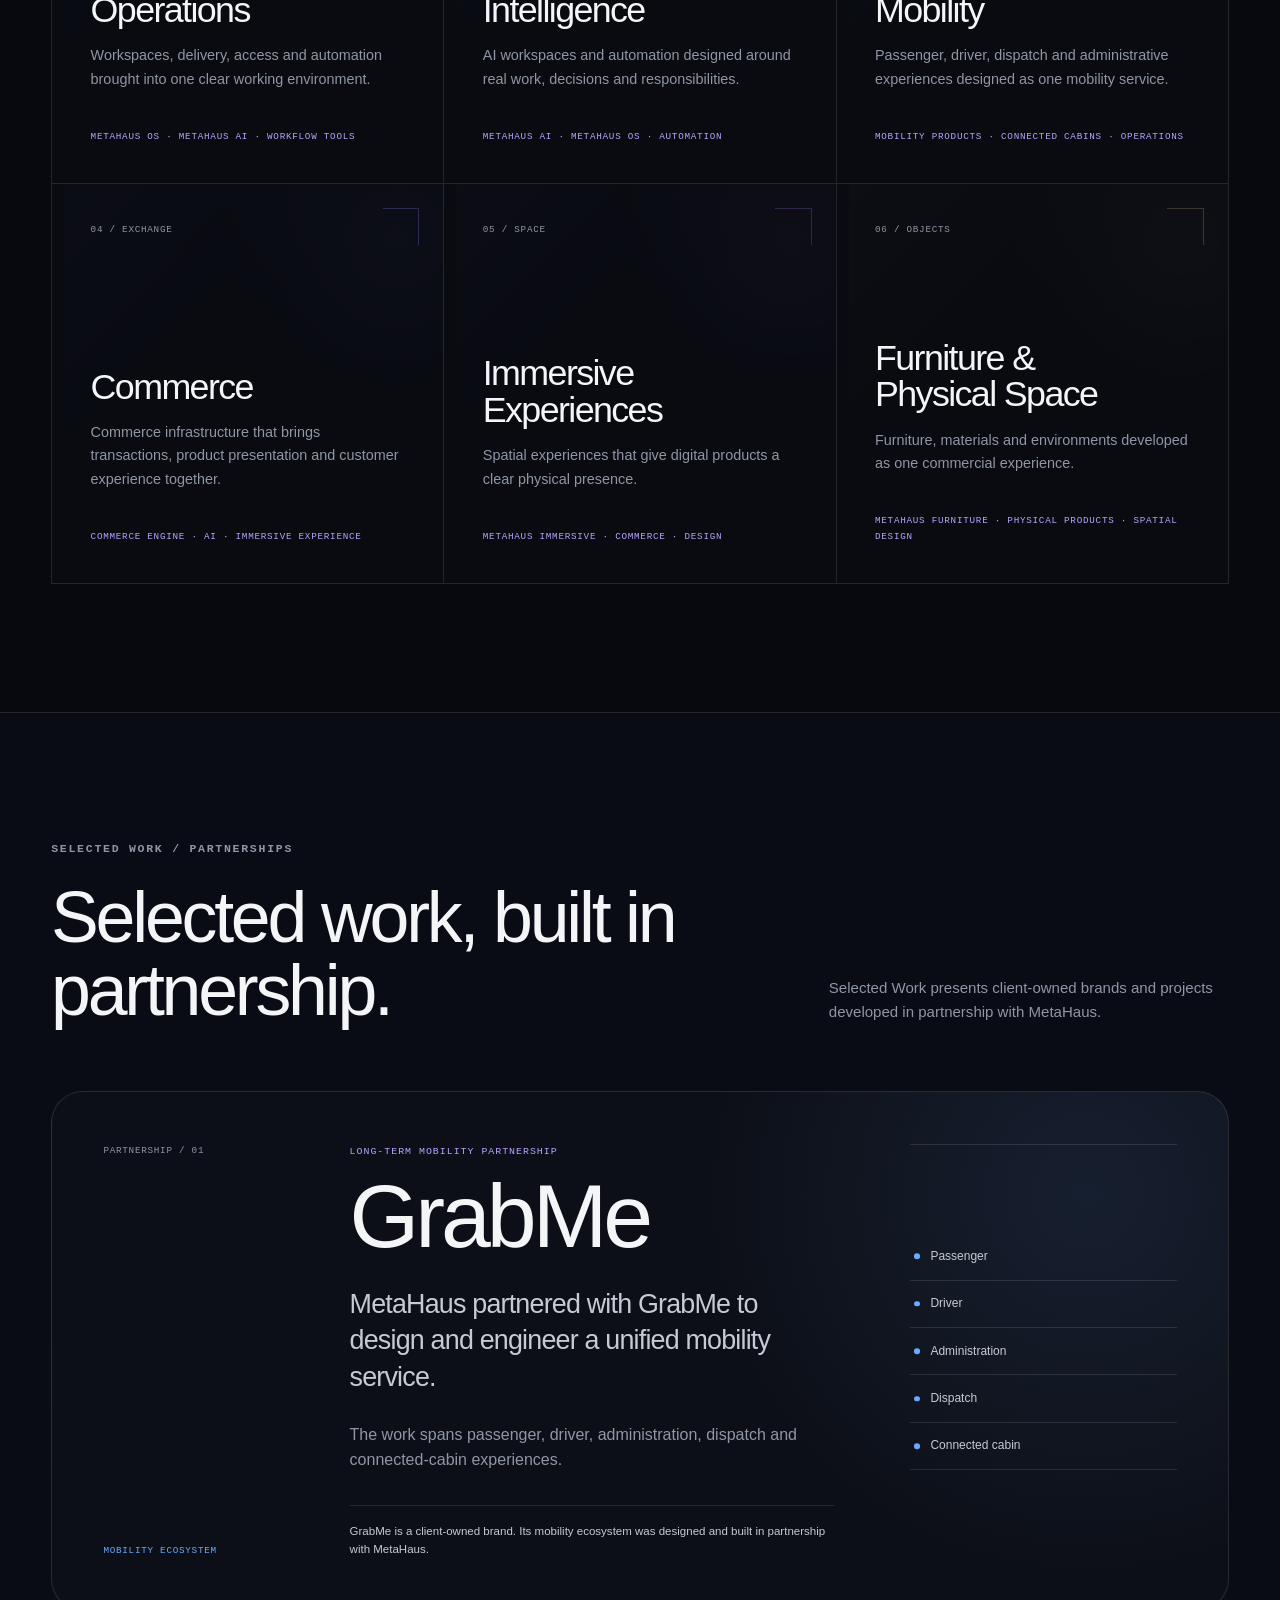
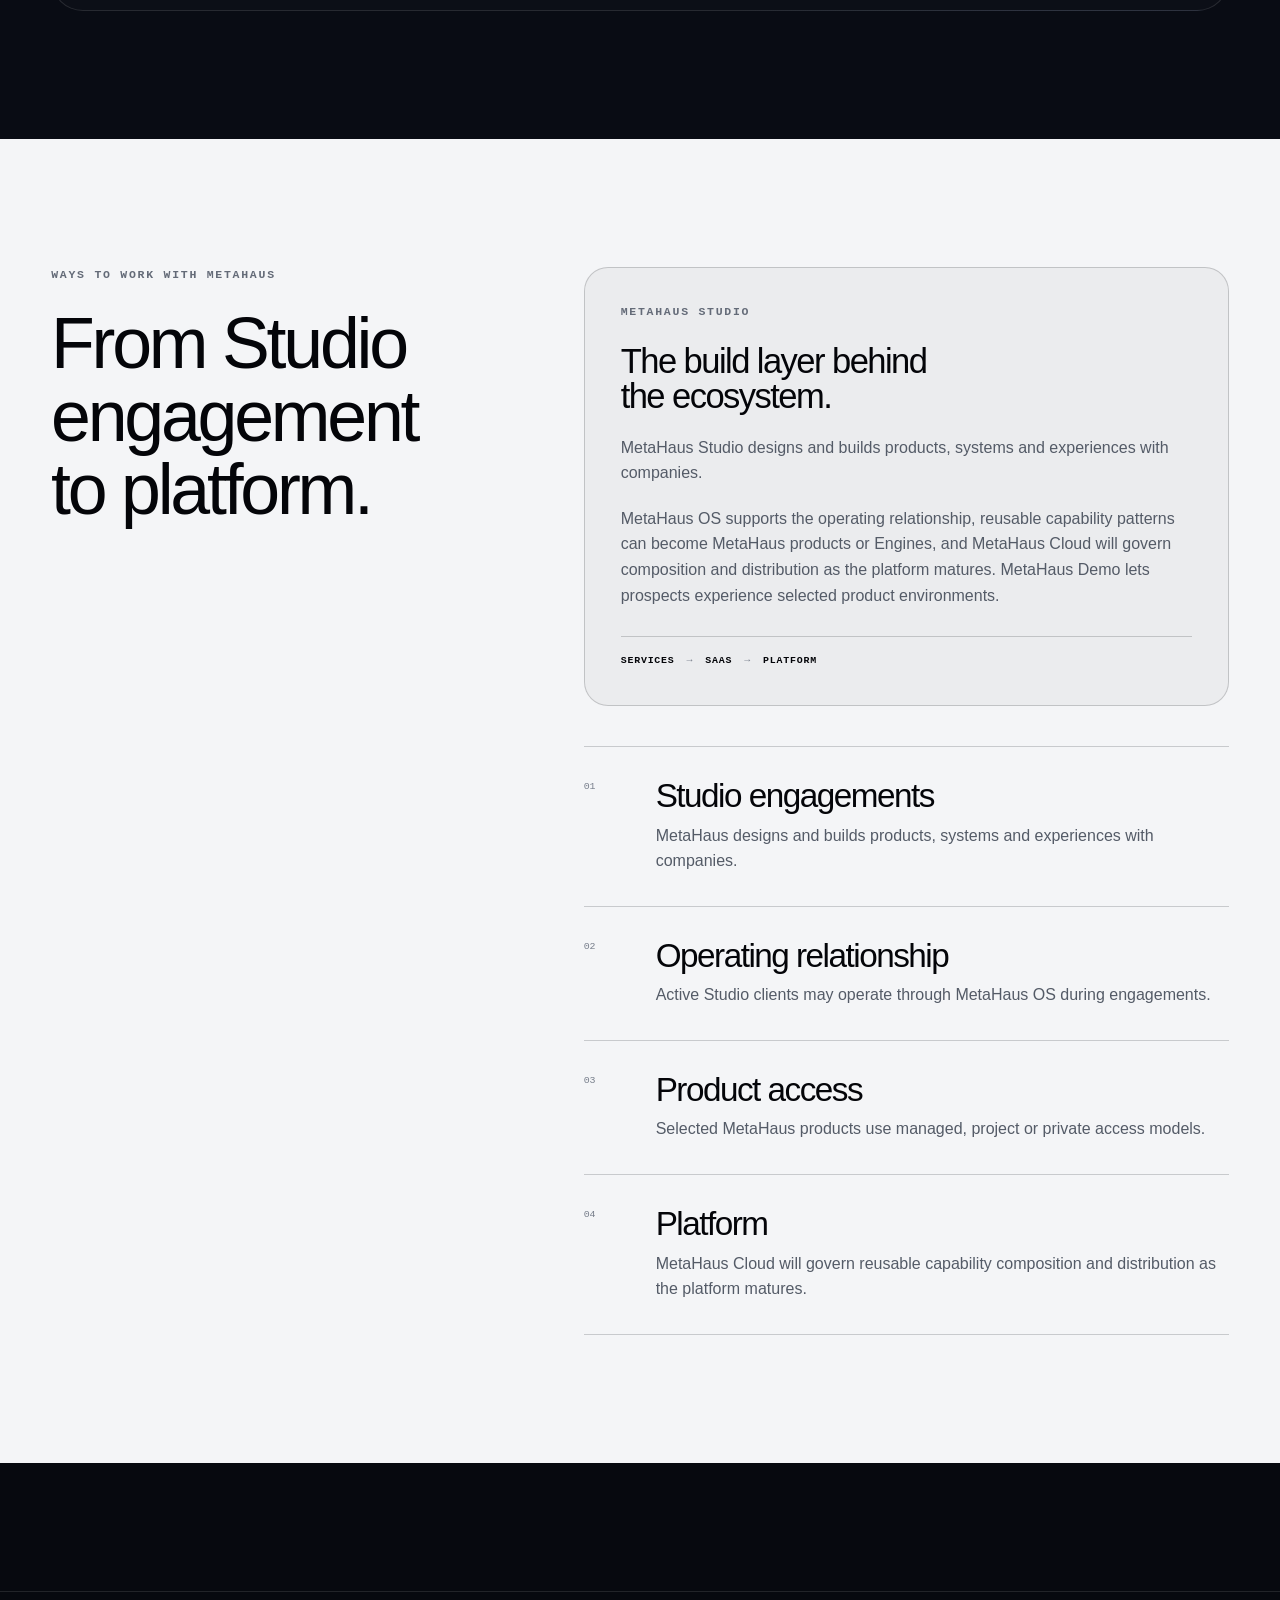
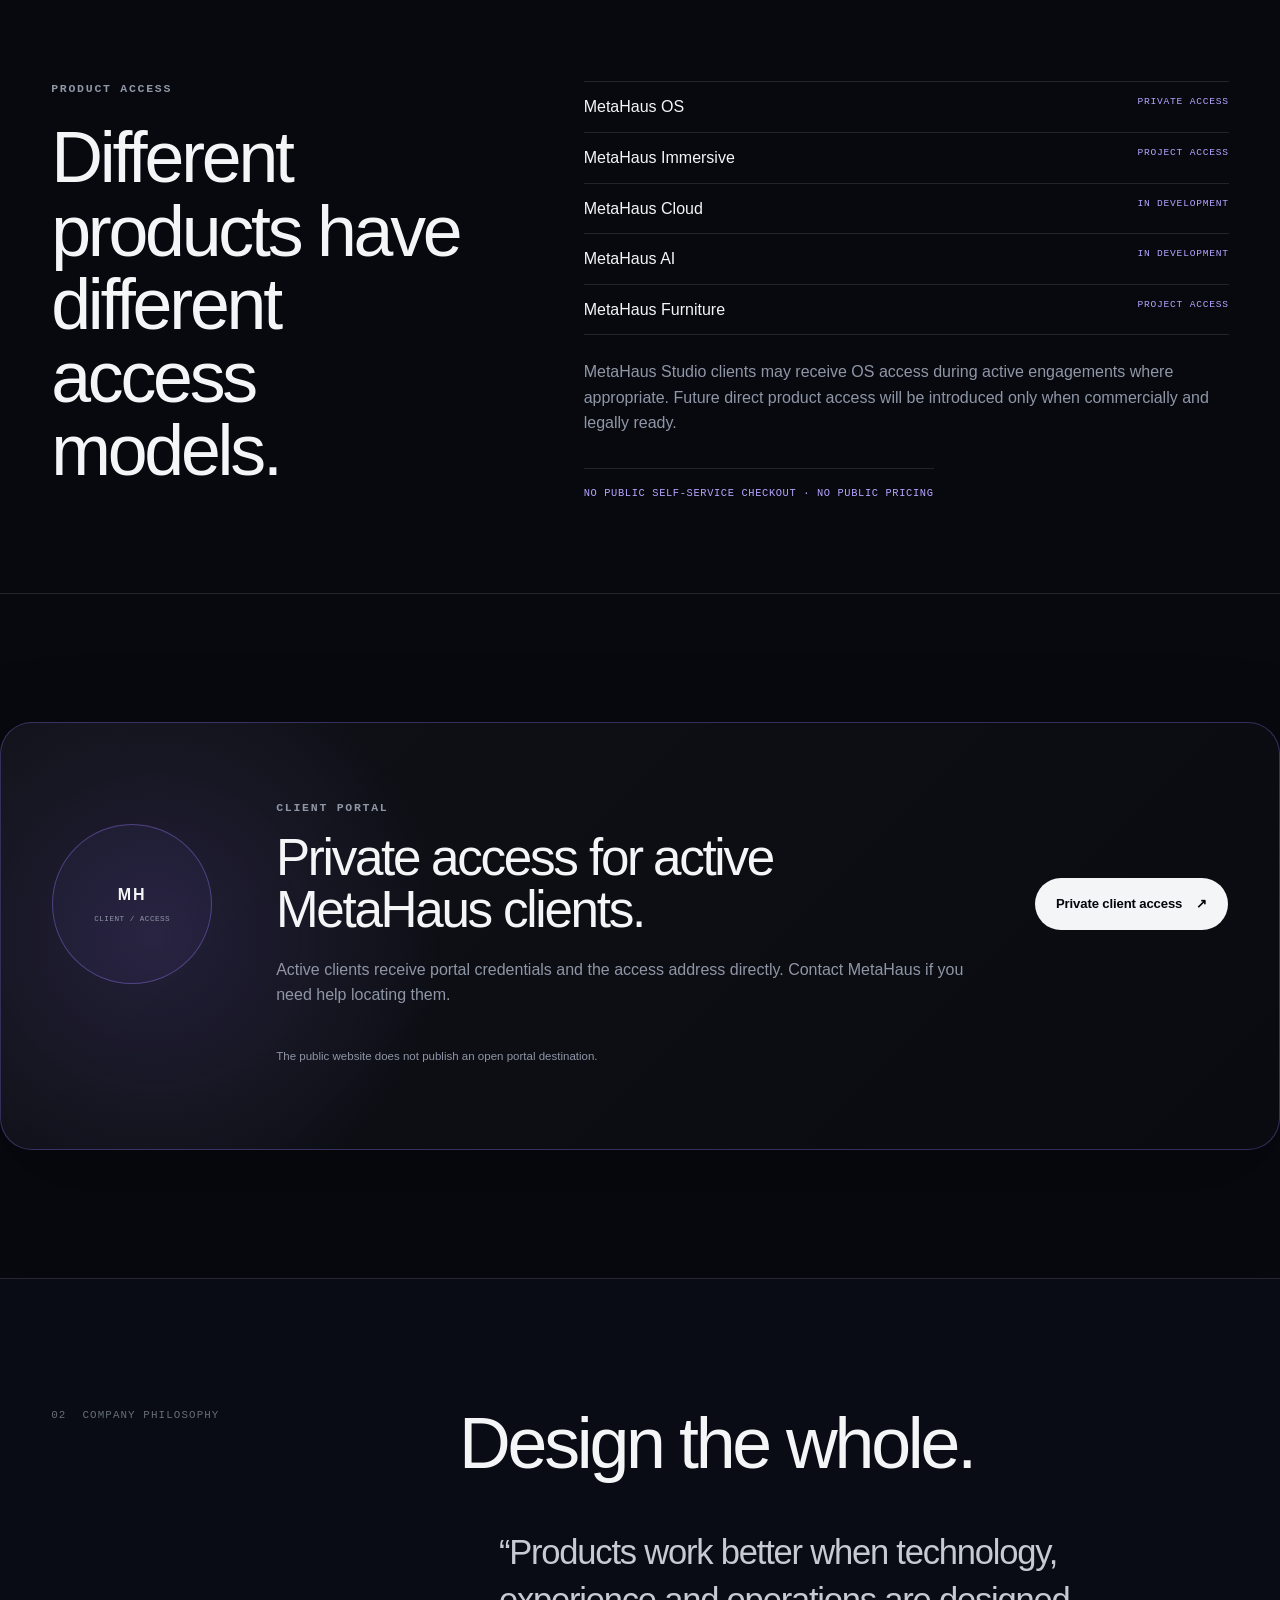
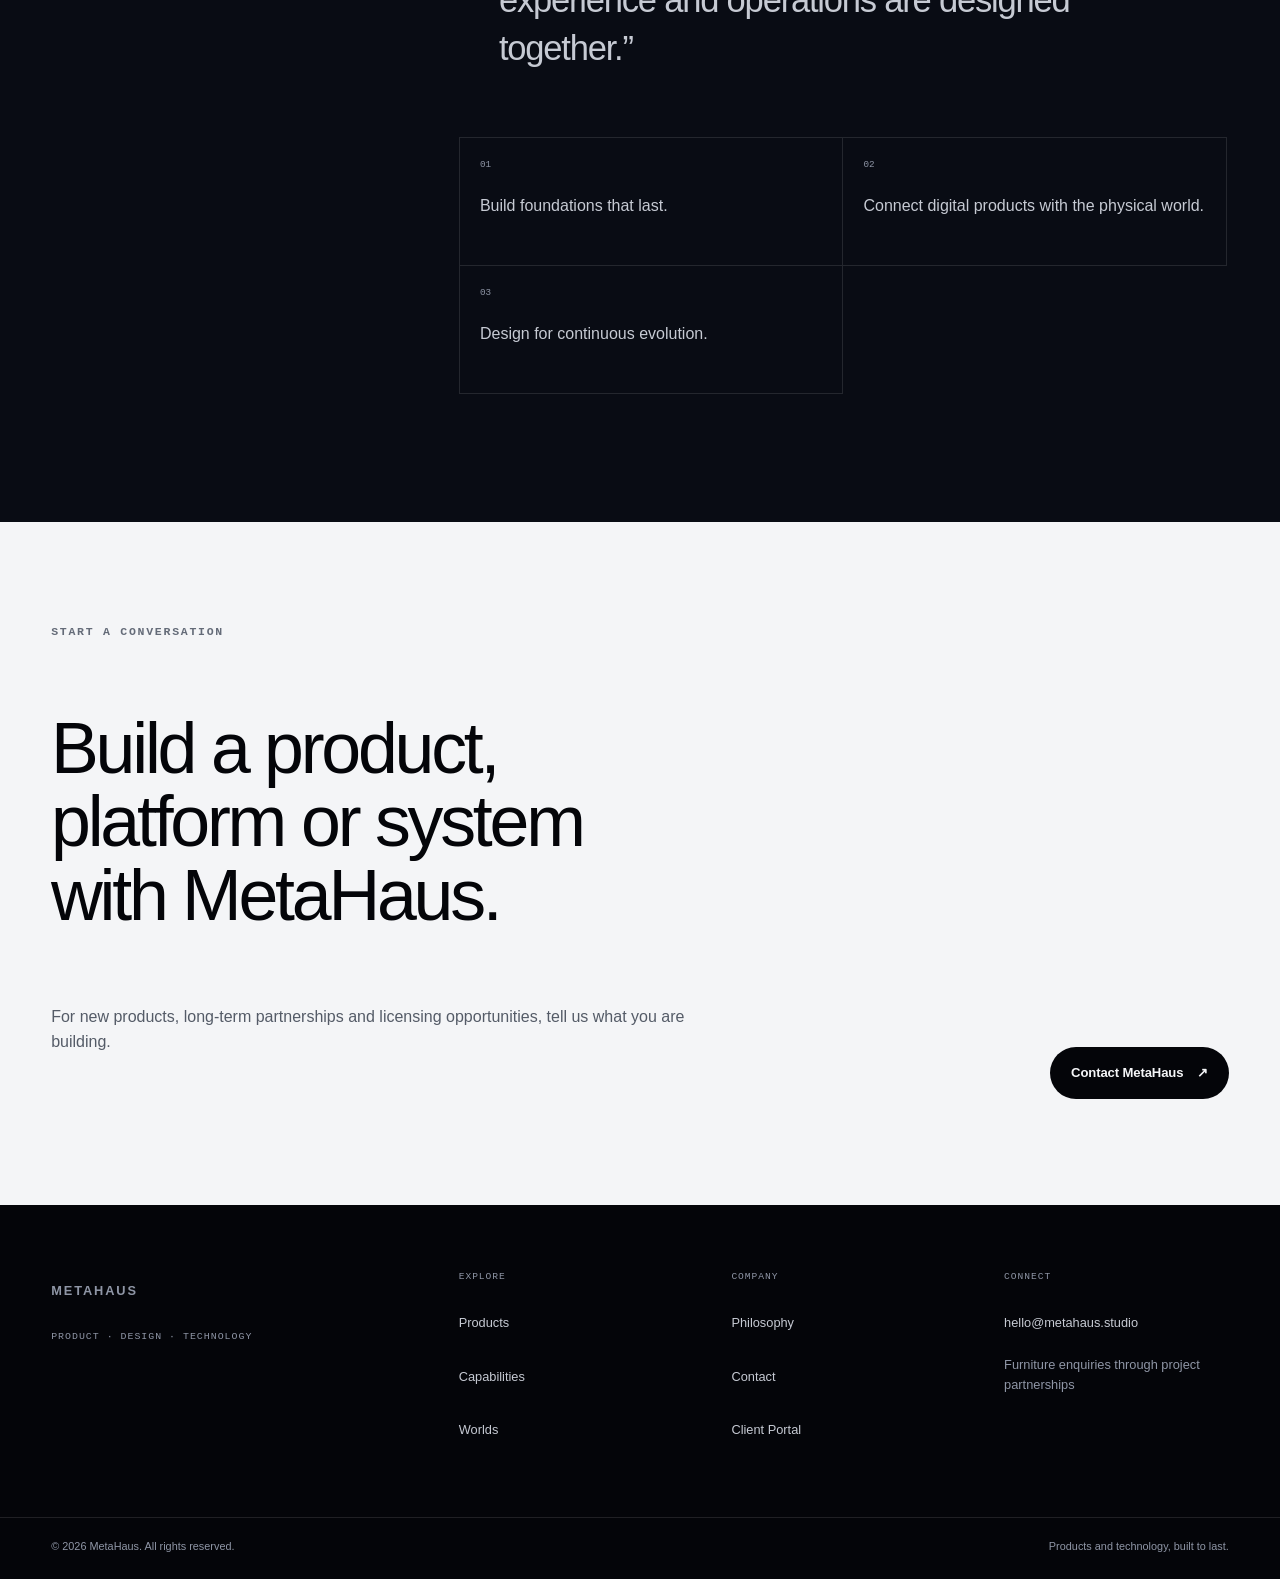
==== commit 506bcb4e: "Release 2026.5: simplify Studio and align product truth" ====
--- a/index.html
+++ b/index.html
@@ -4,7 +4,7 @@
   <meta charset="utf-8">
   <meta name="viewport" content="width=device-width, initial-scale=1">
   <title>MetaHaus — Product, Design &amp; Technology</title>
-  <meta name="description" content="MetaHaus builds products, operating systems, software platforms, AI, immersive experiences and commercial environments.">
+  <meta name="description" content="MetaHaus builds products, operating systems and connected experiences across software, AI, mobility, commerce, immersive environments and the physical world.">
   <meta name="theme-color" content="#07090f">
   <link rel="canonical" href="https://metahaus.studio/">
   <link rel="icon" href="favicon.svg" type="image/svg+xml">
@@ -12,12 +12,12 @@
   <meta property="og:type" content="website">
   <meta property="og:site_name" content="MetaHaus">
   <meta property="og:title" content="MetaHaus — Product, Design &amp; Technology">
-  <meta property="og:description" content="MetaHaus builds products, operating systems, software platforms, AI, immersive experiences and commercial environments.">
+  <meta property="og:description" content="MetaHaus builds products, operating systems and connected experiences across software, AI, mobility, commerce, immersive environments and the physical world.">
   <meta property="og:url" content="https://metahaus.studio/">
   <meta property="og:locale" content="en_US">
   <meta name="twitter:card" content="summary">
   <meta name="twitter:title" content="MetaHaus — Product, Design &amp; Technology">
-  <meta name="twitter:description" content="MetaHaus builds products, operating systems, software platforms, AI, immersive experiences and commercial environments.">
+  <meta name="twitter:description" content="MetaHaus builds products, operating systems and connected experiences across software, AI, mobility, commerce, immersive environments and the physical world.">
 
   <script type="application/ld+json">
     {
@@ -26,7 +26,7 @@
       "name": "MetaHaus",
       "url": "https://metahaus.studio/",
       "email": "hello@metahaus.studio",
-      "description": "A product, design and technology company building products, operating systems, software platforms, AI, immersive experiences and commercial environments."
+      "description": "A product, design and technology company building products, operating systems and connected experiences across software, AI, mobility, commerce, immersive environments and the physical world."
     }
   </script>
 
@@ -86,13 +86,10 @@
         <div class="hero-copy reveal">
           <p class="eyebrow">Product <span>·</span> Design <span>·</span> Technology</p>
           <h1 id="hero-title">Building the technology behind tomorrow’s businesses.</h1>
-          <p class="hero-intro">MetaHaus builds products, platforms, operating systems and connected technology across software, AI, mobility, commerce, immersive experience and the physical world.</p>
+          <p class="hero-intro">MetaHaus builds products, operating systems and connected experiences across software, AI, mobility, commerce, immersive environments and the physical world.</p>
           <div class="button-row">
             <a class="button button-primary" href="#products">Explore MetaHaus <span aria-hidden="true">↓</span></a>
             <a class="button button-secondary" href="#client-portal" data-portal-link data-magnetic>Open Client Portal <span aria-hidden="true">↗</span></a>
-            <template data-demo-cta data-demo-product="root">
-              <a class="button button-secondary" href="#">Explore MetaHaus Demo <span aria-hidden="true">→</span></a>
-            </template>
           </div>
         </div>
 
@@ -134,59 +131,7 @@
         <div class="definition-copy reveal">
           <h2 id="definition-title">One company.<br>Products, capabilities and partnerships.</h2>
           <p>MetaHaus is a product, design and technology company. We build and own selected products, and bring reusable capabilities to client work across digital and physical environments.</p>
-          <p>MetaHaus Studio is the build layer: product strategy, UX/UI, software and product design, digital development and platform architecture brought together to create websites, applications, connected experiences, immersive experiences and custom business platforms.</p>
-        </div>
-      </div>
-    </section>
-
-    <section class="section section-os" aria-labelledby="os-title">
-      <div class="section-shell">
-        <div class="section-heading reveal">
-          <div>
-            <p class="eyebrow">The operating system behind MetaHaus</p>
-            <h2 id="os-title">MetaHaus OS</h2>
-          </div>
-          <span class="status status-private">Private Access</span>
-        </div>
-
-        <div class="os-introduction os-introduction-strategic reveal">
-          <div class="os-narrative os-narrative-compact">
-            <p class="large-copy">Run the business.</p>
-            <p>MetaHaus OS connects the operational work behind a business—from onboarding and delivery to workflows, files, reporting and executive visibility.</p>
-            <p>Studio clients operate through MetaHaus OS during active engagements. Continued access after handover will become available through future OS subscriptions.</p>
-            <div class="os-actions">
-              <a class="text-link" href="preview-os.html">Explore OS Proof <span aria-hidden="true">→</span></a>
-              <a class="text-link" href="#contact">Work with MetaHaus <span aria-hidden="true">→</span></a>
-              <template data-demo-cta data-demo-product="os">
-                <a class="text-link" href="#">Launch OS Demo <span aria-hidden="true">↗</span></a>
-              </template>
-            </div>
-          </div>
-        </div>
-
-        <div class="homepage-proof homepage-proof-primary reveal" id="os-preview">
-          <div class="proof-label"><span>MetaHaus OS</span><span>Sanitized product preview</span></div>
-          <figure class="proof-figure">
-            <div class="proof-image-surface">
-              <img src="assets/images/previews/metahaus-os-organization-home.png" width="1429" height="1579" decoding="async" alt="Sanitized MetaHaus OS Organization Home showing the demonstration workspace, priority attention, engine launcher, intelligence prompts and platform health summary.">
-            </div>
-            <figcaption><strong>Organization Home</strong><span>One place to enter the workspaces and engines that run the business.</span></figcaption>
-          </figure>
-        </div>
-
-        <div class="proof-disclosure reveal"><p>Real product interface using MetaHaus-owned, sanitized demonstration data.</p><a class="text-link" href="preview-os.html">Explore OS Proof <span aria-hidden="true">→</span></a></div>
-
-        <div class="os-support-row">
-          <aside class="reliability-proof reveal" aria-labelledby="recovery-title">
-            <p class="eyebrow">Infrastructure practice</p>
-            <h3 id="recovery-title">Tested database recovery</h3>
-            <p>MetaHaus maintains a tested reconstruction procedure. We have independently restored application state into clean hosted infrastructure and verified canonical integrity across the restored system.</p>
-            <dl>
-              <div><dt>Database RPO target</dt><dd>24 hours maximum, with on-demand backups before major migrations and cutovers</dd></div>
-              <div><dt>Core database RTO target</dt><dd>8 hours</dd></div>
-            </dl>
-            <small>Targets are not service guarantees. The completed restore evidence covers the database, not full-platform recovery.</small>
-          </aside>
+          <p>MetaHaus Studio builds products and systems with companies, connecting strategy, design, software and physical experience through one coherent product architecture.</p>
         </div>
       </div>
     </section>
@@ -201,50 +146,31 @@
           <p class="heading-note">Ordered by current maturity and commercial readiness. Status reflects what can be engaged today—not future intent.</p>
         </div>
 
-        <div class="platform-distinction reveal" aria-label="Core MetaHaus platform distinction">
-          <div><span>MetaHaus OS</span><strong>Run the business.</strong></div>
-          <div><span>MetaHaus Cloud</span><strong>Build and distribute the operating system.</strong></div>
-          <div><span>MetaHaus Immersive</span><strong>Experience the business in space.</strong></div>
-          <p>Operate. <span>Compose.</span> Experience.</p>
-        </div>
-
         <div class="product-grid product-grid-five">
-          <article class="product-card product-card-featured reveal" tabindex="0" data-module>
+          <article class="product-card product-card-half reveal" tabindex="0" data-module>
             <div class="card-topline"><span>Product / 01</span><span class="status status-private">Private Access</span></div>
             <div>
               <p class="product-family">Operating systems</p>
-              <h3>MetaHaus OS</h3>
-              <p>The connected operating system for organizations, commercial workflows, client operations, delivery and executive visibility.</p>
+              <h3 id="os-title">MetaHaus OS</h3>
+              <p class="large-copy">Run the business.</p>
+              <p>MetaHaus OS connects the operating relationship across organizations, workspaces, agreements, finance, delivery, workflows, files, providers, AI context and executive visibility.</p>
             </div>
             <div class="product-proof-actions">
               <a href="preview-os.html" class="card-link" aria-label="Explore MetaHaus OS product proof">Explore OS Proof <span aria-hidden="true">→</span></a>
+              <a href="#contact" class="card-link">Work with MetaHaus <span aria-hidden="true">→</span></a>
               <template data-demo-cta data-demo-product="os">
-                <a class="card-link" href="#">Launch OS Demo <span aria-hidden="true">↗</span></a>
+                <a class="card-link" href="#">Enter OS Demo <span aria-hidden="true">↗</span></a>
               </template>
             </div>
           </article>
 
-          <article class="product-card product-card-wide product-proof-product reveal" tabindex="0" data-module>
+          <article class="product-card product-card-half reveal" id="immersive-preview" tabindex="0" data-module>
             <div class="card-topline"><span>Product / 02</span><span class="status status-project">Project Access</span></div>
-            <div class="product-proof-intro">
+            <div>
               <p class="product-family">MetaHaus Spatial Runtime</p>
               <h3>MetaHaus Immersive</h3>
               <p class="large-copy">Experience the business in space.</p>
-              <p>The Gallery proving experience demonstrates an authored spatial environment running through the MetaHaus Spatial Runtime, including navigation, interaction and exhibition sequencing.</p>
-            </div>
-            <div class="immersive-home-proof" id="immersive-preview">
-              <div class="proof-label"><span>MetaHaus Spatial Runtime</span><span>Gallery proving experience</span></div>
-              <figure class="immersive-proof-figure">
-                <div class="gallery-source-stage gallery-source-stage-dominant gallery-source-stage-single">
-                  <img src="assets/images/previews/gallery-threshold-one.svg" width="800" height="1000" loading="lazy" decoding="async" alt="Threshold One, an original artwork surface authored into the Gallery proving experience.">
-                </div>
-                <figcaption>Threshold One is approved source artwork from the two-level Gallery proving experience built and physically tested across quality tiers.</figcaption>
-              </figure>
-              <ul class="preview-capability-line" aria-label="Verified Gallery runtime capabilities">
-                <li>Authored spatial structures</li>
-                <li>Navigation &amp; interaction</li>
-                <li>Exhibition sequence</li>
-              </ul>
+              <p>MetaHaus Immersive is the spatial product environment built on the MetaHaus Spatial Runtime for authored environments, exhibitions, galleries, product experiences, viewpoints, navigation and interactive content.</p>
             </div>
             <div class="product-proof-actions">
               <a href="preview-immersive.html" class="card-link">Explore Immersive Proof <span aria-hidden="true">→</span></a>
@@ -253,25 +179,21 @@
                 <a class="card-link" href="#">Enter Immersive Demo <span aria-hidden="true">↗</span></a>
               </template>
             </div>
-            <p class="product-proof">AR architecture, WebXR and commerce integration remain future phases.</p>
           </article>
 
-          <article class="product-card product-card-wide product-proof-product reveal" tabindex="0" data-module>
+          <article class="product-card product-card-half reveal" id="cloud-preview" tabindex="0" data-module>
             <div class="card-topline"><span>Product / 03</span><span class="status status-development">In Development</span></div>
-            <div class="product-proof-intro">
+            <div>
               <p class="product-family">Capability composition &amp; distribution</p>
               <h3>MetaHaus Cloud</h3>
               <p class="large-copy">Build and distribute the operating system.</p>
-              <p>MetaHaus Cloud governs engines, manifests, versions, packs and organization-specific capability composition. Licensing, Marketplace, enterprise deployment and the developer platform are later phases.</p>
-            </div>
-            <div class="proof-disclosure proof-disclosure-card cloud-proof-status" id="cloud-preview">
-              <p>Verified Cloud-owned interface imagery is not currently published. MetaHaus Cloud remains In Development.</p>
-              <div class="product-proof-actions">
-                <a class="card-link" href="preview-cloud.html">Explore Cloud Proof <span aria-hidden="true">→</span></a>
-                <template data-demo-cta data-demo-product="cloud">
-                  <a class="card-link" href="#">Explore Cloud Demo <span aria-hidden="true">↗</span></a>
-                </template>
-              </div>
+              <p>MetaHaus Cloud governs how reusable Engines and capabilities are defined, versioned, composed, assigned and distributed across organizations and workspaces.</p>
+            </div>
+            <div class="product-proof-actions">
+              <a class="card-link" href="preview-cloud.html">Explore Cloud Proof <span aria-hidden="true">→</span></a>
+              <template data-demo-cta data-demo-product="cloud">
+                <a class="card-link" href="#">Explore Cloud Demo <span aria-hidden="true">↗</span></a>
+              </template>
             </div>
           </article>
 
@@ -280,7 +202,7 @@
             <div>
               <p class="product-family">AI systems</p>
               <h3>MetaHaus AI</h3>
-              <p>AI workspaces, reusable intelligence and automation designed around real operating contexts. The product remains in active development and is not generally available.</p>
+              <p>AI workspaces, reusable intelligence and automation designed around real operating context.</p>
             </div>
           </article>
 
@@ -318,6 +240,19 @@
             </div>
           </article>
         </div>
+
+        <aside class="demo-introduction reveal" aria-labelledby="demo-introduction-title">
+          <div>
+            <p class="eyebrow">MetaHaus Demo</p>
+            <h3 id="demo-introduction-title">Show me.</h3>
+          </div>
+          <div>
+            <p>Explore MetaHaus OS, Cloud and Immersive through isolated, controlled product demonstrations.</p>
+            <template data-demo-cta data-demo-product="root">
+              <a class="text-link" href="#">Explore MetaHaus Demo <span aria-hidden="true">→</span></a>
+            </template>
+          </div>
+        </aside>
       </div>
     </section>
 
@@ -334,11 +269,11 @@
         <div class="capability-list">
           <article class="capability-row reveal" tabindex="0"><span>01</span><h3>Product strategy &amp; systems design</h3><div><p>Aligning product decisions, user experience and business operations from the start.</p><small class="capability-domains">Products · Client Operations</small></div></article>
           <article class="capability-row reveal" tabindex="0"><span>02</span><h3>Software platforms &amp; interfaces</h3><div><p>Building clear, scalable software for customers, teams and day-to-day work.</p><small class="capability-domains">Products · AI · Commerce</small></div></article>
-          <article class="capability-row reveal" tabindex="0"><span>03</span><h3>AI workspaces &amp; automation</h3><div><p>Creating focused AI tools, repeatable workflows and practical automation.</p><small class="capability-domains">Artificial Intelligence · Operations</small></div></article>
-          <article class="capability-row reveal" tabindex="0"><span>04</span><h3>Commerce Engine &amp; infrastructure</h3><div><p>Applying MetaHaus-owned commerce infrastructure to catalogs, transactions, operations and customer experience.</p><small class="capability-domains">Commerce · Immersive Experiences</small></div></article>
+          <article class="capability-row reveal" tabindex="0"><span>03</span><h3>AI &amp; automation</h3><div><p>Creating focused intelligence, repeatable workflows and practical automation.</p><small class="capability-domains">Artificial Intelligence · Operations</small></div></article>
+          <article class="capability-row reveal" tabindex="0"><span>04</span><h3>Commerce infrastructure</h3><div><p>Connecting catalogs, transactions, operations and customer experience.</p><small class="capability-domains">Commerce · Immersive Experiences</small></div></article>
           <article class="capability-row reveal" tabindex="0"><span>05</span><h3>Mobility products &amp; operations</h3><div><p>Designing passenger, driver, dispatch and administrative experiences as one service.</p><small class="capability-domains">Mobility · Client Operations</small></div></article>
           <article class="capability-row reveal" tabindex="0"><span>06</span><h3>Device &amp; cabin experiences</h3><div><p>Designing interfaces and service touchpoints across devices, vehicles and physical environments.</p><small class="capability-domains">Mobility · Immersive Experiences</small></div></article>
-          <article class="capability-row reveal" tabindex="0"><span>07</span><h3>Spatial experience design &amp; integration</h3><div><p>Designing experiences delivered through MetaHaus Immersive and its reusable spatial runtime.</p><small class="capability-domains">Immersive Experiences · Commerce</small></div></article>
+          <article class="capability-row reveal" tabindex="0"><span>07</span><h3>Spatial experience design &amp; integration</h3><div><p>Designing and integrating authored spatial experiences across digital and physical contexts.</p><small class="capability-domains">Immersive Experiences · Commerce</small></div></article>
           <article class="capability-row reveal" tabindex="0"><span>08</span><h3>Physical product development</h3><div><p>Extending product thinking into furniture, objects and digital touchpoints in physical space.</p><small class="capability-domains">Furniture &amp; Physical Space</small></div></article>
           <article class="capability-row reveal" tabindex="0"><span>09</span><h3>Brand &amp; design systems</h3><div><p>Creating identities, interface languages and design foundations that stay coherent as products grow.</p><small class="capability-domains">Products · All Worlds</small></div></article>
           <article class="capability-row reveal" tabindex="0"><span>10</span><h3>Client portals &amp; workspaces</h3><div><p>Giving clients one clear place for access, collaboration, delivery and context.</p><small class="capability-domains">Client Operations · AI</small></div></article>
@@ -406,7 +341,7 @@
         <div class="section-heading sticky-heading reveal">
           <div>
             <p class="eyebrow">Ways to work with MetaHaus</p>
-            <h2 id="engagement-title">Four ways to build with MetaHaus.</h2>
+            <h2 id="engagement-title">From Studio engagement to platform.</h2>
           </div>
         </div>
 
@@ -414,16 +349,16 @@
           <aside class="studio-layer reveal" aria-labelledby="studio-layer-title">
             <p class="eyebrow">MetaHaus Studio</p>
             <h3 id="studio-layer-title">The build layer behind the ecosystem.</h3>
-            <p>Product strategy, UX/UI, software and product design, digital development and platform architecture become websites, applications, connected and immersive experiences, and custom business platforms.</p>
-            <p>Studio builds with companies today. MetaHaus OS is integrated into the active delivery relationship and can become the continuing operating environment after handover. Reusable operating patterns can become MetaHaus capabilities, with Cloud governing their composition and distribution over time.</p>
+            <p>MetaHaus Studio designs and builds products, systems and experiences with companies.</p>
+            <p>MetaHaus OS supports the operating relationship, reusable capability patterns can become MetaHaus products or Engines, and MetaHaus Cloud will govern composition and distribution as the platform matures. MetaHaus Demo lets prospects experience selected product environments.</p>
             <div class="studio-path" aria-label="MetaHaus commercial evolution"><span>Services</span><i aria-hidden="true">→</i><span>SaaS</span><i aria-hidden="true">→</i><span>Platform</span></div>
           </aside>
 
           <div class="engagement-list">
-            <article class="engagement-item reveal"><span>01</span><div><h3>Custom builds</h3><p>Purpose-built products and experiences shaped around a defined business need.</p></div></article>
-            <article class="engagement-item reveal"><span>02</span><div><h3>Long-term partnerships</h3><p>Ongoing product, design and technology work for businesses that continue to evolve.</p></div></article>
-            <article class="engagement-item reveal"><span>03</span><div><h3>Platform licensing</h3><p>Selected MetaHaus technology may be licensed or embedded when the product and partnership are the right fit.</p></div></article>
-            <article class="engagement-item reveal"><span>04</span><div><h3>Product access</h3><p>Private, project-based or future structured access aligned to each product’s maturity and approved commercial model.</p></div></article>
+            <article class="engagement-item reveal"><span>01</span><div><h3>Studio engagements</h3><p>MetaHaus designs and builds products, systems and experiences with companies.</p></div></article>
+            <article class="engagement-item reveal"><span>02</span><div><h3>Operating relationship</h3><p>Active Studio clients may operate through MetaHaus OS during engagements.</p></div></article>
+            <article class="engagement-item reveal"><span>03</span><div><h3>Product access</h3><p>Selected MetaHaus products use managed, project or private access models.</p></div></article>
+            <article class="engagement-item reveal"><span>04</span><div><h3>Platform</h3><p>MetaHaus Cloud will govern reusable capability composition and distribution as the platform matures.</p></div></article>
           </div>
         </div>
       </div>
@@ -432,14 +367,19 @@
     <section class="section section-access" aria-labelledby="access-title">
       <div class="section-shell access-panel reveal">
         <div>
-          <p class="eyebrow">Public availability</p>
-          <h2 id="access-title">Access aligned to product maturity.</h2>
+          <p class="eyebrow">Product Access</p>
+          <h2 id="access-title">Different products have different access models.</h2>
         </div>
         <div>
-          <p class="large-copy">MetaHaus OS access is integrated into active MetaHaus Studio engagements.</p>
-          <p>Clients do not pay a separate MetaHaus OS subscription during the active Studio engagement. After handover, they may later choose to keep their OS environment active through a paid subscription. Continued access is optional; direct OS onboarding and the future subscription catalogue are not publicly available yet.</p>
-          <p>MetaHaus Immersive and MetaHaus Furniture are engaged through Project Access. MetaHaus Cloud and MetaHaus AI remain In Development.</p>
-          <span class="access-note">No public OS subscription · No self-service checkout · No unpublished pricing</span>
+          <dl class="product-access-list">
+            <div><dt>MetaHaus OS</dt><dd>Private Access</dd></div>
+            <div><dt>MetaHaus Immersive</dt><dd>Project Access</dd></div>
+            <div><dt>MetaHaus Cloud</dt><dd>In Development</dd></div>
+            <div><dt>MetaHaus AI</dt><dd>In Development</dd></div>
+            <div><dt>MetaHaus Furniture</dt><dd>Project Access</dd></div>
+          </dl>
+          <p>MetaHaus Studio clients may receive OS access during active engagements where appropriate. Future direct product access will be introduced only when commercially and legally ready.</p>
+          <span class="access-note">No public self-service checkout · No public pricing</span>
         </div>
       </div>
     </section>
@@ -482,7 +422,6 @@
             <p><span>01</span> Build foundations that last.</p>
             <p><span>02</span> Connect digital products with the physical world.</p>
             <p><span>03</span> Design for continuous evolution.</p>
-            <p><span>04</span> Make complexity feel clear.</p>
           </div>
         </div>
       </div>
@@ -495,9 +434,6 @@
         <p>For new products, long-term partnerships and licensing opportunities, tell us what you are building.</p>
         <div class="contact-actions">
           <a class="button button-light" href="mailto:hello@metahaus.studio">Contact MetaHaus <span aria-hidden="true">↗</span></a>
-          <template data-demo-cta data-demo-product="root">
-            <a class="text-link" href="#">Explore MetaHaus Demo <span aria-hidden="true">→</span></a>
-          </template>
         </div>
       </div>
     </section>
--- a/css/styles.css
+++ b/css/styles.css
@@ -1857,6 +1857,90 @@
   margin-top: 1.5rem;
 }
 
+/* 2026.5 homepage product portfolio: typographic proof gateways, not screenshots. */
+.product-grid-five .product-card {
+  min-height: 22rem;
+}
+
+.product-grid-five .card-topline {
+  margin-bottom: clamp(2.5rem, 5vw, 4.5rem);
+}
+
+.product-grid-five .product-proof-actions {
+  margin-top: auto;
+  padding-top: 1.5rem;
+}
+
+.product-grid-five .large-copy {
+  margin-bottom: 0.75rem;
+  color: var(--color-text);
+  font-size: clamp(1.05rem, 1.6vw, 1.35rem);
+}
+
+.demo-introduction {
+  display: grid;
+  grid-template-columns: minmax(12rem, 0.65fr) minmax(0, 1.35fr);
+  gap: 2rem;
+  align-items: end;
+  margin-top: 1rem;
+  padding: clamp(1.5rem, 3vw, 2.5rem);
+  border: 1px solid var(--color-line);
+  border-radius: var(--radius-lg);
+  background: rgba(255, 255, 255, 0.015);
+}
+
+.demo-introduction .eyebrow {
+  margin-bottom: 0.65rem;
+}
+
+.demo-introduction h3 {
+  margin: 0;
+  font-size: clamp(1.75rem, 3vw, 3rem);
+  font-weight: 540;
+}
+
+.demo-introduction p {
+  max-width: 42rem;
+  margin: 0;
+  color: var(--color-muted);
+}
+
+.demo-introduction .text-link {
+  display: inline-flex;
+  margin-top: 1.25rem;
+}
+
+.product-access-list {
+  display: grid;
+  margin: 0 0 1.5rem;
+  border-top: 1px solid var(--color-line);
+}
+
+.product-access-list div {
+  display: flex;
+  justify-content: space-between;
+  gap: 1rem;
+  padding: 0.75rem 0;
+  border-bottom: 1px solid var(--color-line);
+}
+
+.product-access-list dt,
+.product-access-list dd {
+  margin: 0;
+}
+
+.product-access-list dt {
+  color: var(--color-text);
+}
+
+.product-access-list dd {
+  color: var(--color-violet-bright);
+  font-family: var(--font-mono);
+  font-size: 0.6rem;
+  letter-spacing: 0.08em;
+  text-transform: uppercase;
+}
+
 .product-signals {
   margin: 1.25rem 0 0;
   padding: 0;
@@ -3467,6 +3551,11 @@
     gap: 3rem;
   }
 
+  .demo-introduction {
+    grid-template-columns: 1fr;
+    align-items: start;
+  }
+
   .platform-distinction {
     grid-template-columns: 1fr;
   }
@@ -3590,7 +3679,18 @@
   .product-card,
   .product-card-featured { grid-column: span 12; }
   .product-card-half { grid-column: span 12; }
-  .product-card { min-height: 22rem; }
+  .product-card,
+  .product-grid-five .product-card { min-height: 0; }
+
+  .product-grid-five .card-topline {
+    margin-bottom: 2.5rem;
+  }
+
+  .product-access-list div {
+    align-items: flex-start;
+    flex-direction: column;
+    gap: 0.35rem;
+  }
 
   .preview-frame-topline {
     align-items: flex-start;
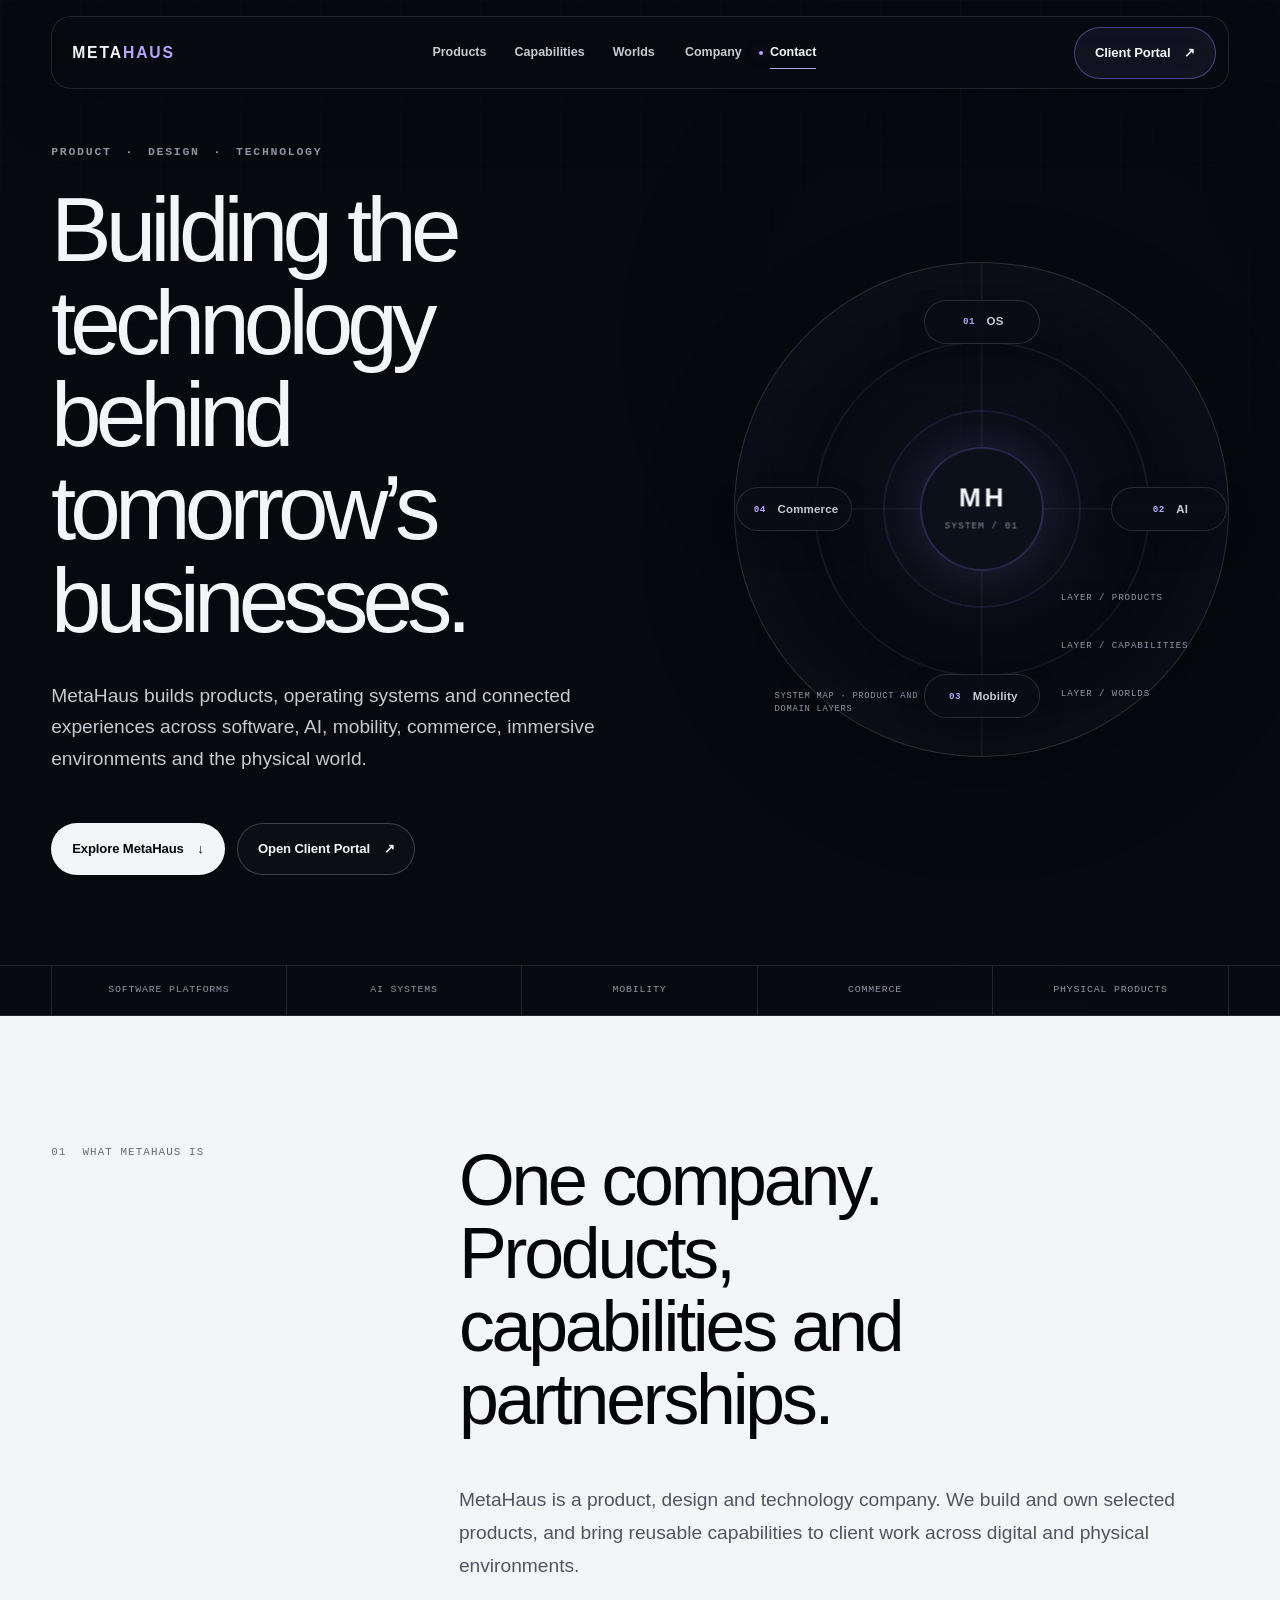
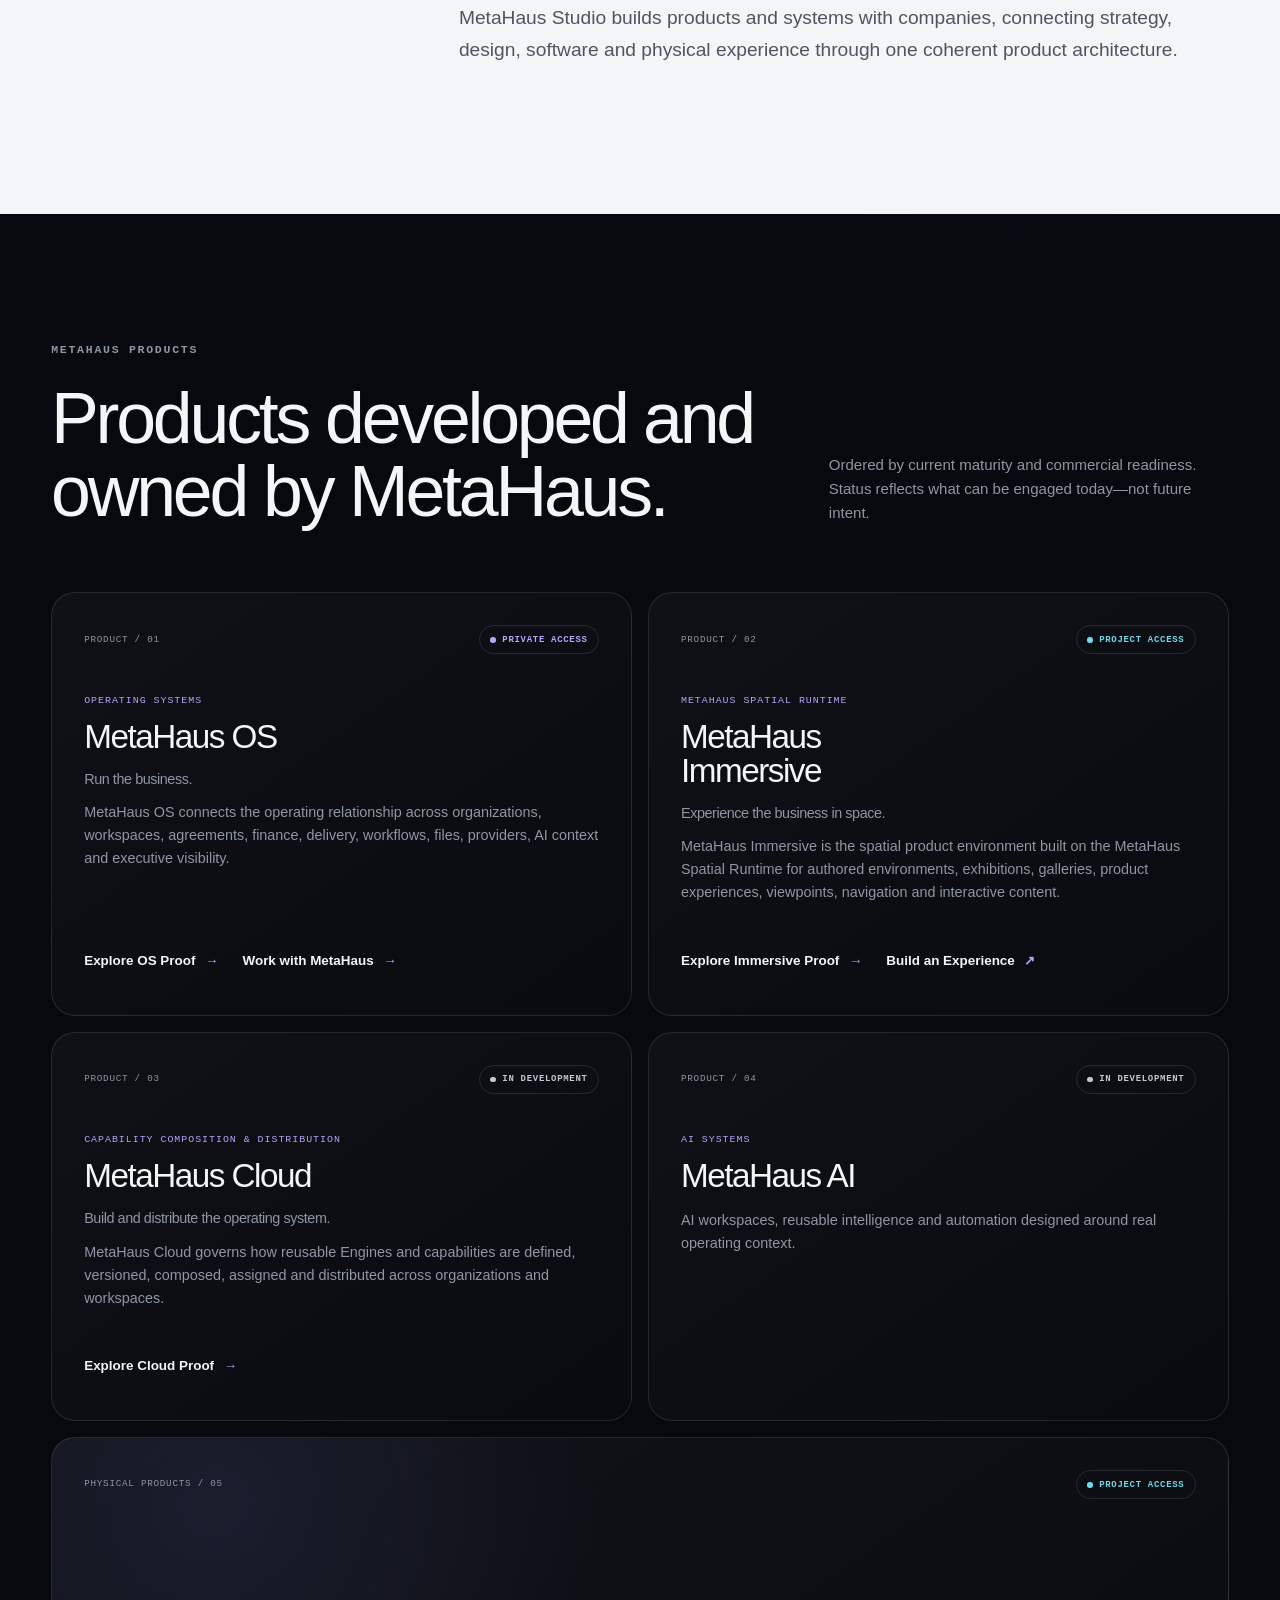
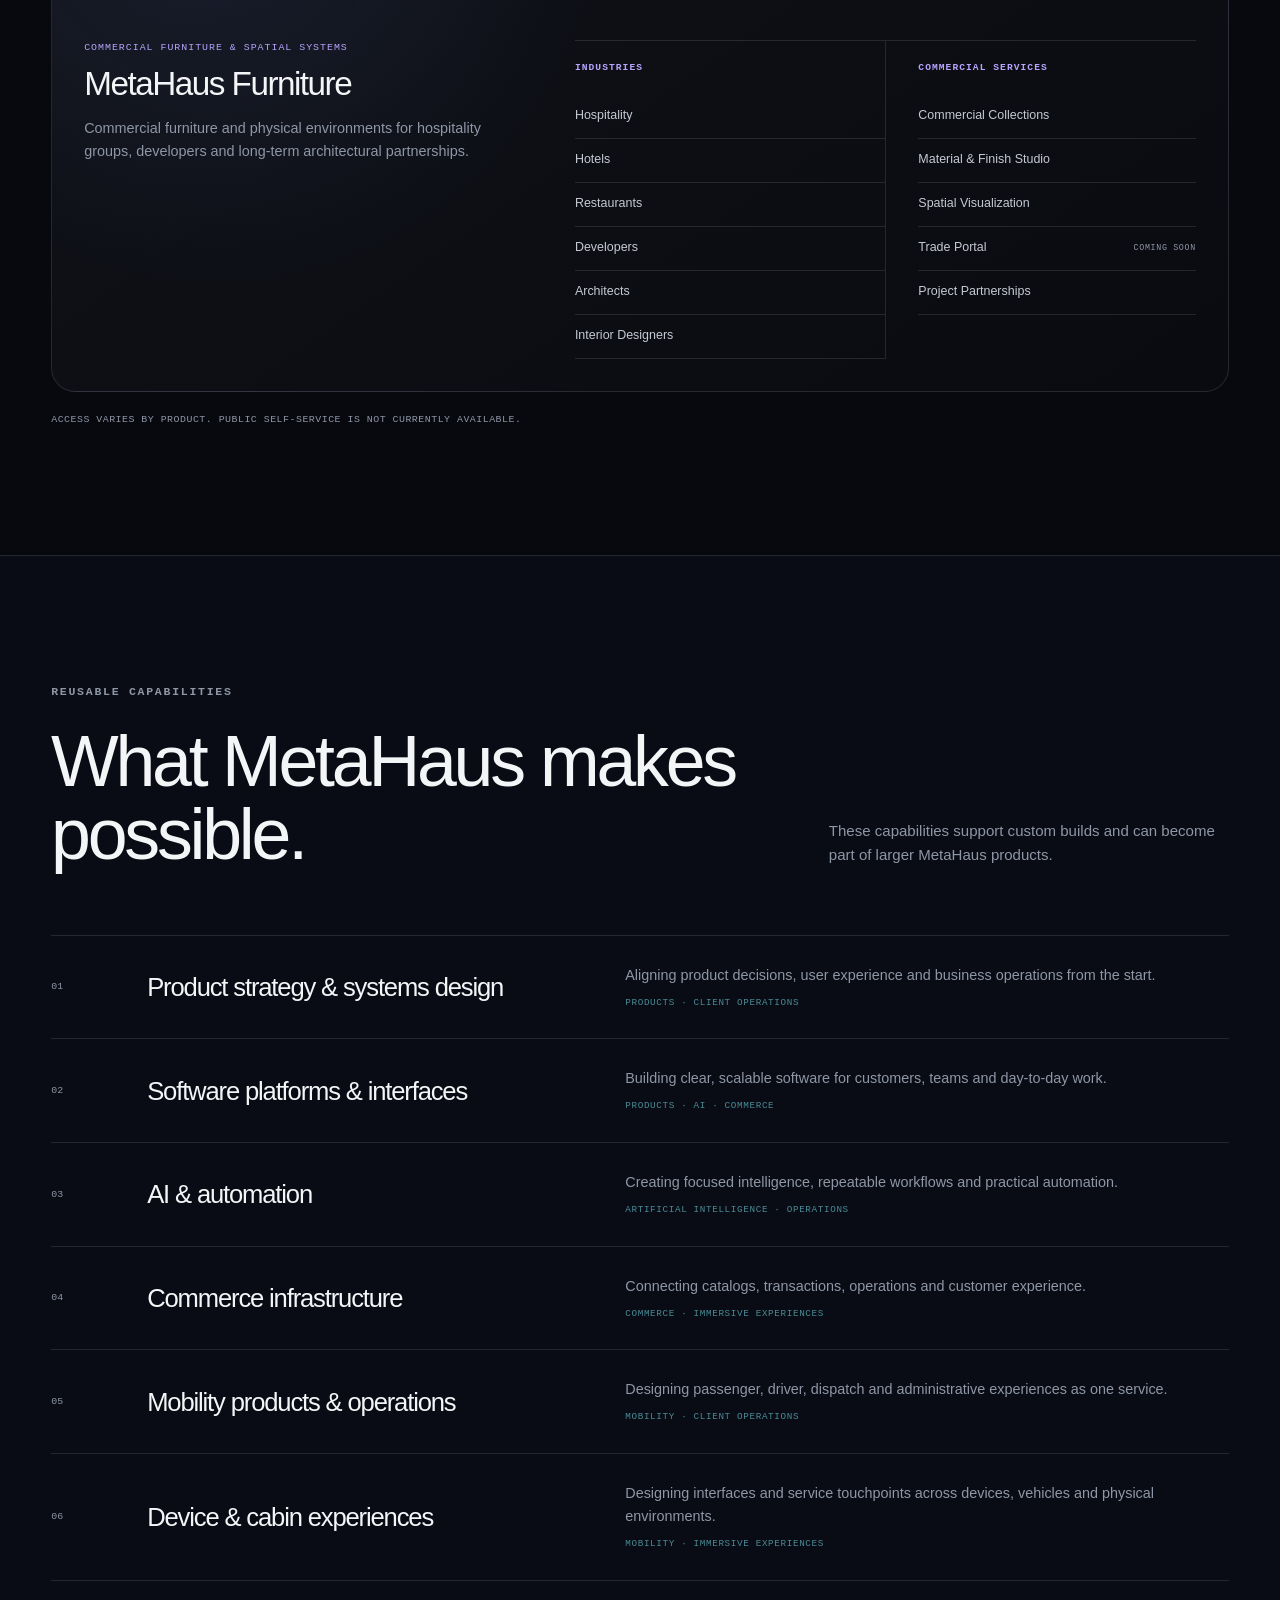
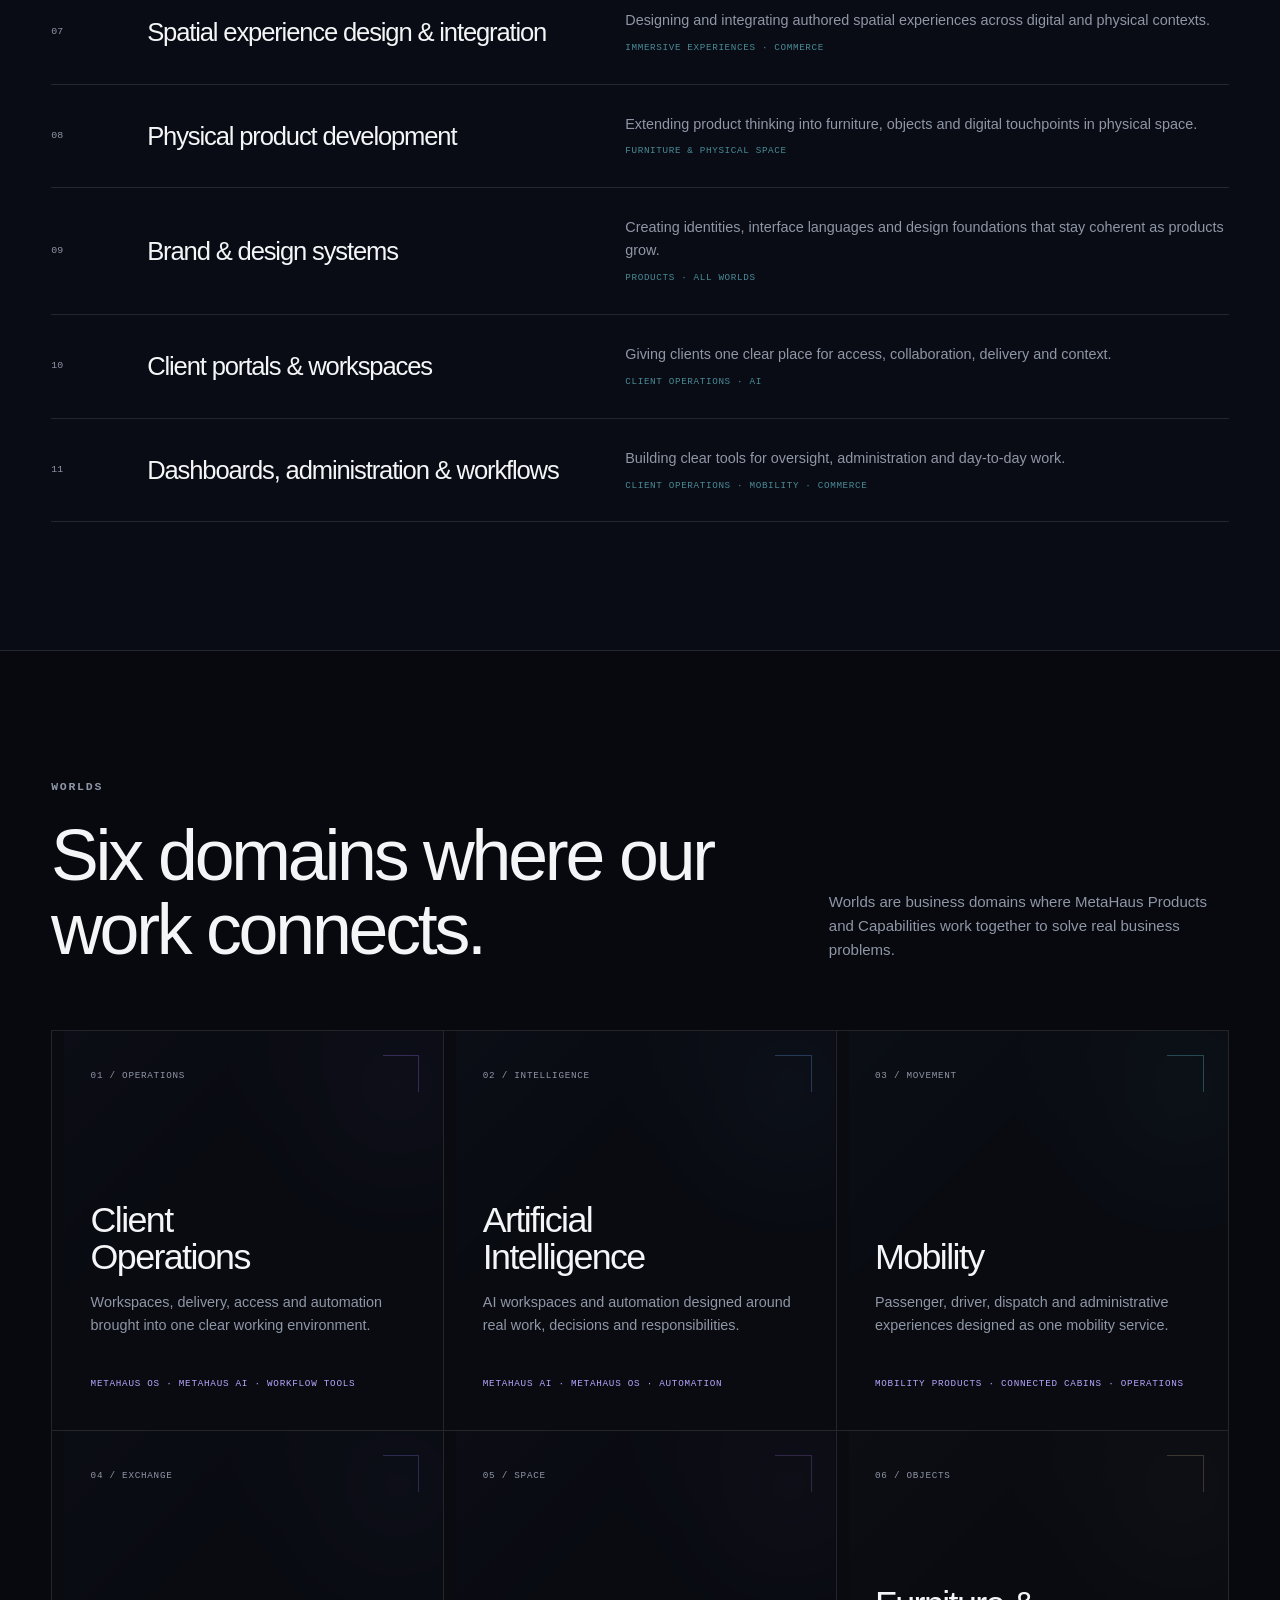
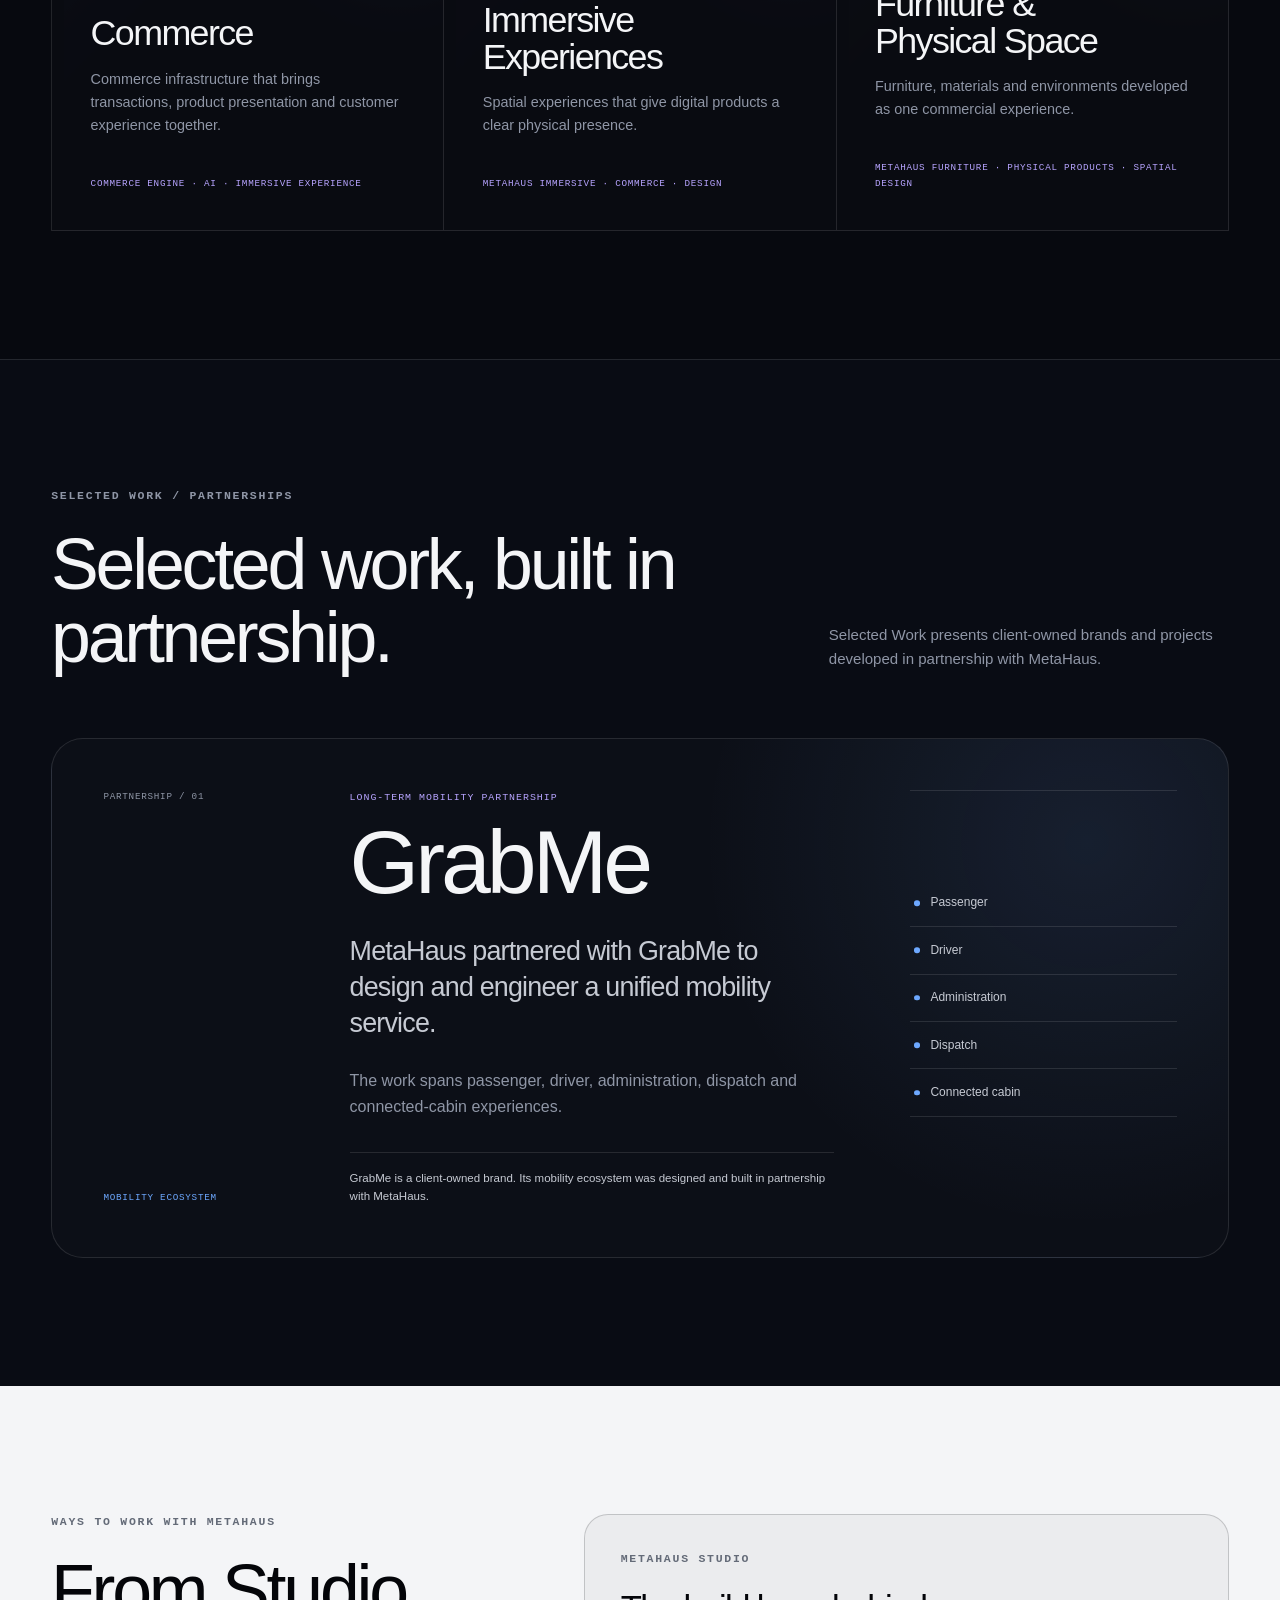
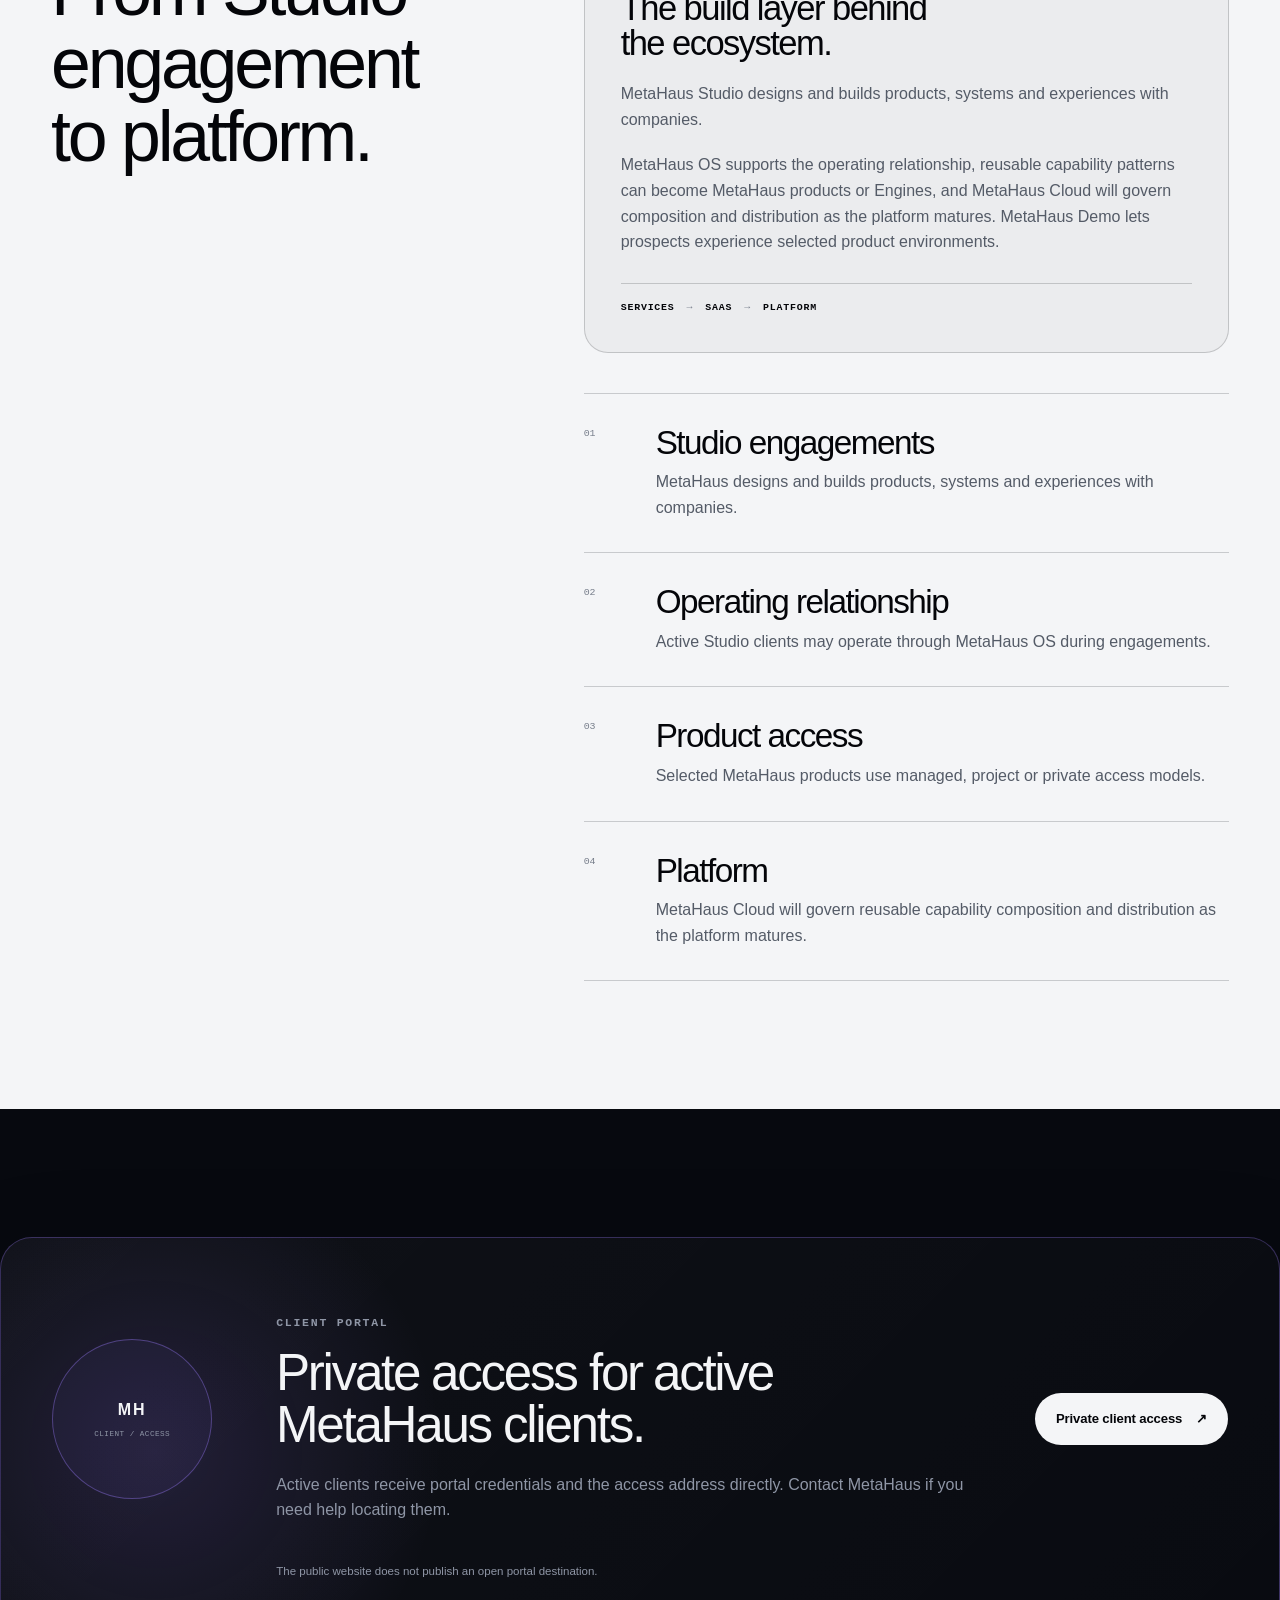
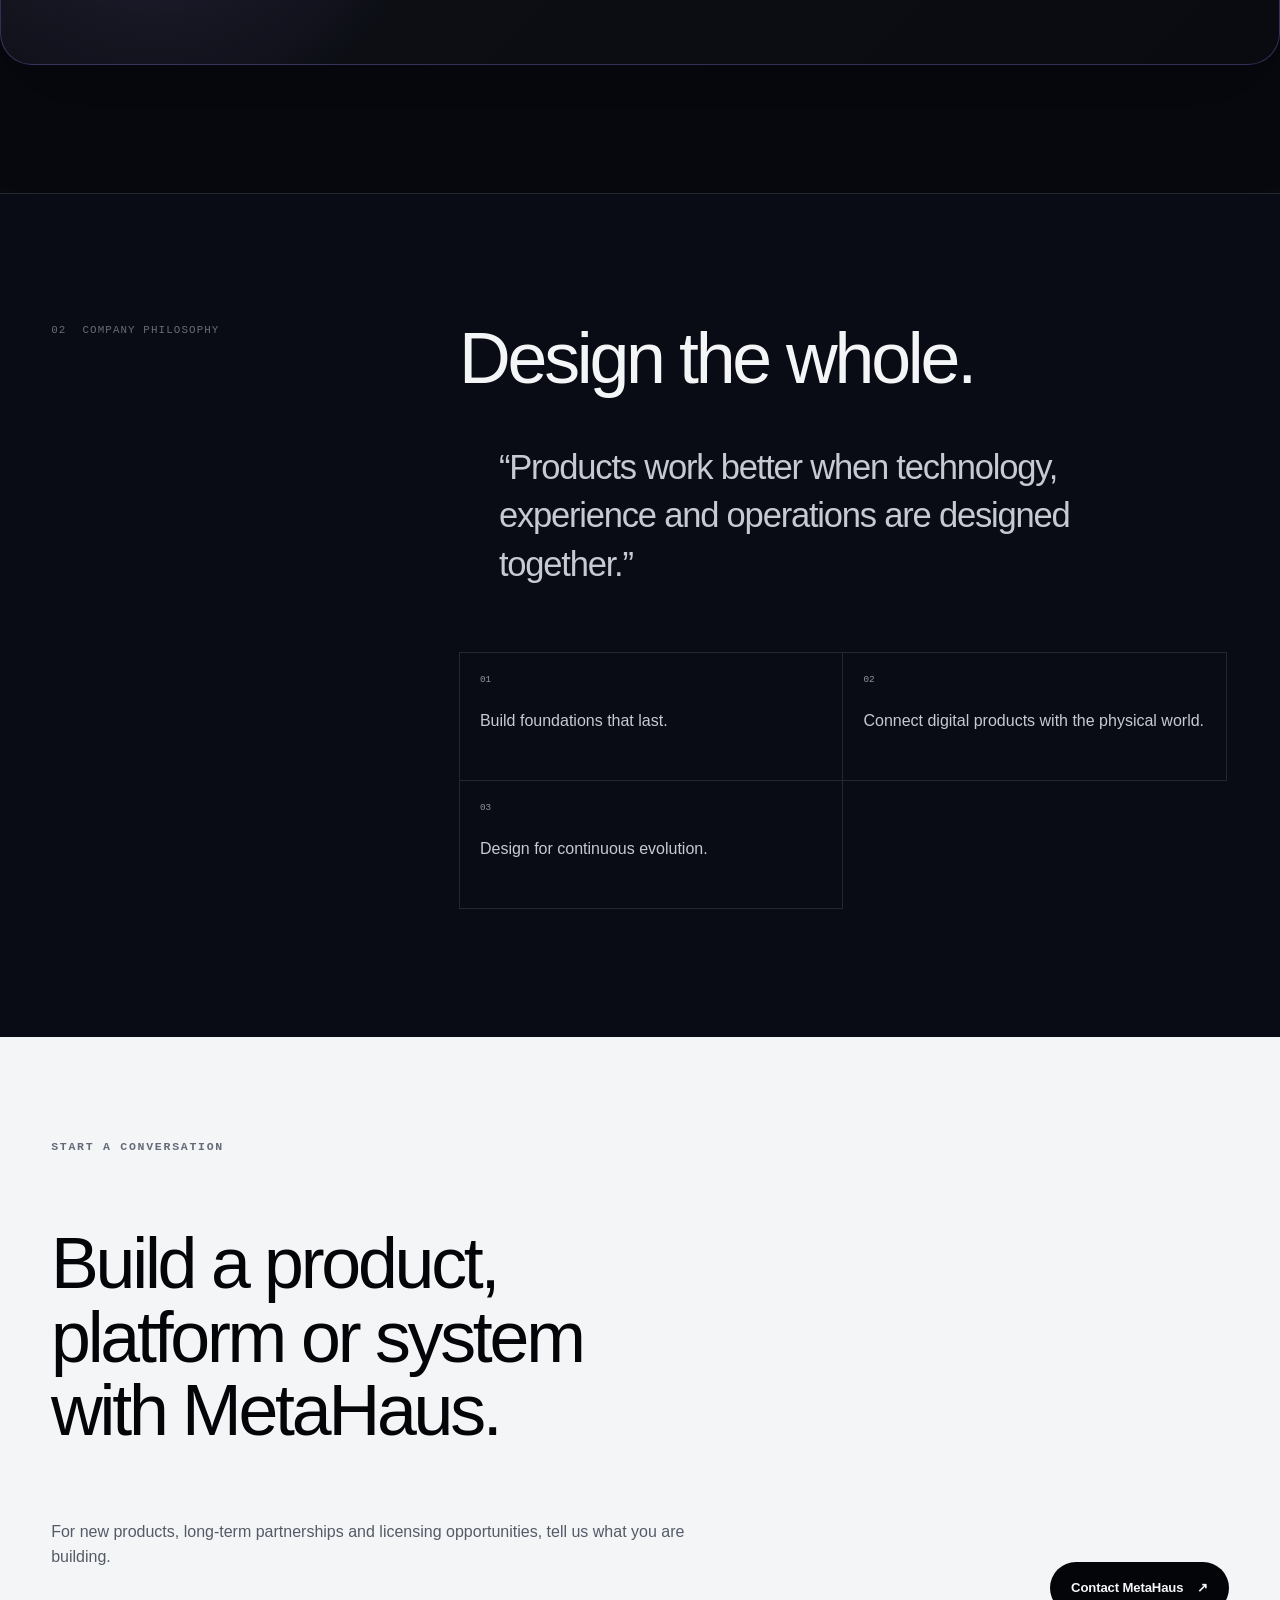
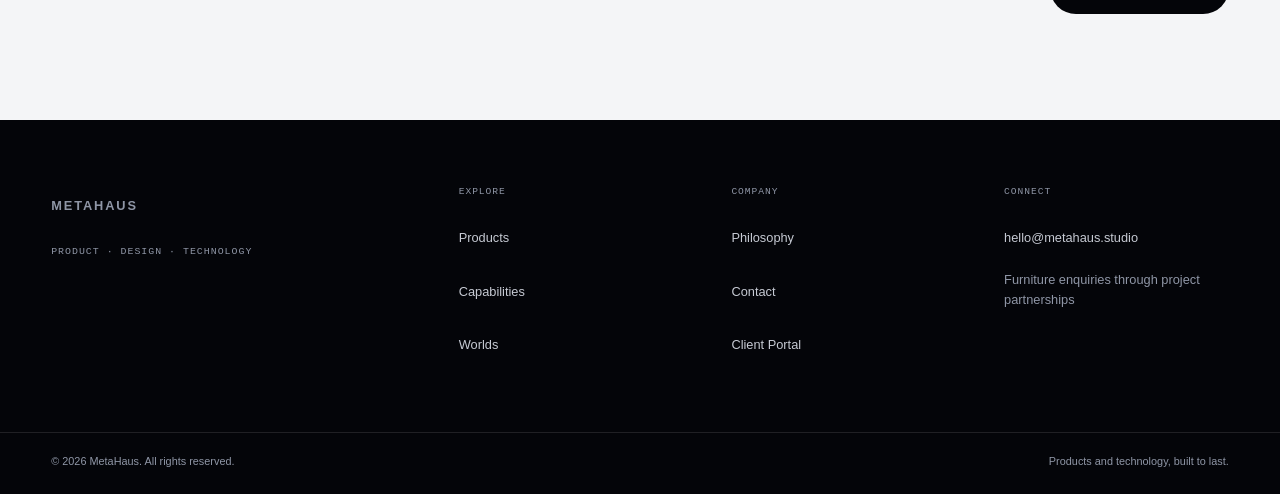
==== commit 7503b095: "Release 2026.5.1: simplify product access and demo actions" ====
--- a/index.html
+++ b/index.html
@@ -157,10 +157,10 @@
             </div>
             <div class="product-proof-actions">
               <a href="preview-os.html" class="card-link" aria-label="Explore MetaHaus OS product proof">Explore OS Proof <span aria-hidden="true">→</span></a>
+              <template data-demo-cta data-demo-product="os">
+                <a class="card-link card-link-demo" href="#">Enter OS Demo <span aria-hidden="true">↗</span></a>
+              </template>
               <a href="#contact" class="card-link">Work with MetaHaus <span aria-hidden="true">→</span></a>
-              <template data-demo-cta data-demo-product="os">
-                <a class="card-link" href="#">Enter OS Demo <span aria-hidden="true">↗</span></a>
-              </template>
             </div>
           </article>
 
@@ -174,10 +174,10 @@
             </div>
             <div class="product-proof-actions">
               <a href="preview-immersive.html" class="card-link">Explore Immersive Proof <span aria-hidden="true">→</span></a>
+              <template data-demo-cta data-demo-product="immersive">
+                <a class="card-link card-link-demo" href="#">Enter Immersive Demo <span aria-hidden="true">↗</span></a>
+              </template>
               <a href="mailto:hello@metahaus.studio?subject=MetaHaus%20Immersive%20Project" class="card-link">Build an Experience <span aria-hidden="true">↗</span></a>
-              <template data-demo-cta data-demo-product="immersive">
-                <a class="card-link" href="#">Enter Immersive Demo <span aria-hidden="true">↗</span></a>
-              </template>
             </div>
           </article>
 
@@ -192,7 +192,7 @@
             <div class="product-proof-actions">
               <a class="card-link" href="preview-cloud.html">Explore Cloud Proof <span aria-hidden="true">→</span></a>
               <template data-demo-cta data-demo-product="cloud">
-                <a class="card-link" href="#">Explore Cloud Demo <span aria-hidden="true">↗</span></a>
+                <a class="card-link card-link-demo" href="#">Explore Cloud Demo <span aria-hidden="true">↗</span></a>
               </template>
             </div>
           </article>
@@ -240,19 +240,7 @@
             </div>
           </article>
         </div>
-
-        <aside class="demo-introduction reveal" aria-labelledby="demo-introduction-title">
-          <div>
-            <p class="eyebrow">MetaHaus Demo</p>
-            <h3 id="demo-introduction-title">Show me.</h3>
-          </div>
-          <div>
-            <p>Explore MetaHaus OS, Cloud and Immersive through isolated, controlled product demonstrations.</p>
-            <template data-demo-cta data-demo-product="root">
-              <a class="text-link" href="#">Explore MetaHaus Demo <span aria-hidden="true">→</span></a>
-            </template>
-          </div>
-        </aside>
+        <p class="portfolio-access-note reveal">Access varies by product. Public self-service is not currently available.</p>
       </div>
     </section>
 
@@ -364,26 +352,6 @@
       </div>
     </section>
 
-    <section class="section section-access" aria-labelledby="access-title">
-      <div class="section-shell access-panel reveal">
-        <div>
-          <p class="eyebrow">Product Access</p>
-          <h2 id="access-title">Different products have different access models.</h2>
-        </div>
-        <div>
-          <dl class="product-access-list">
-            <div><dt>MetaHaus OS</dt><dd>Private Access</dd></div>
-            <div><dt>MetaHaus Immersive</dt><dd>Project Access</dd></div>
-            <div><dt>MetaHaus Cloud</dt><dd>In Development</dd></div>
-            <div><dt>MetaHaus AI</dt><dd>In Development</dd></div>
-            <div><dt>MetaHaus Furniture</dt><dd>Project Access</dd></div>
-          </dl>
-          <p>MetaHaus Studio clients may receive OS access during active engagements where appropriate. Future direct product access will be introduced only when commercially and legally ready.</p>
-          <span class="access-note">No public self-service checkout · No public pricing</span>
-        </div>
-      </div>
-    </section>
-
     <section class="section" id="client-portal" aria-labelledby="portal-title">
       <div class="section-shell portal-panel reveal">
         <div class="portal-symbol" aria-hidden="true"><span>MH</span><small>Client / Access</small></div>
--- a/css/styles.css
+++ b/css/styles.css
@@ -166,7 +166,6 @@
 .section-heading h2,
 .definition-copy h2,
 .company-copy h2,
-.access-panel h2,
 .portal-panel h2,
 .contact-panel h2 {
   max-width: 18ch;
@@ -1858,17 +1857,29 @@
 }
 
 /* 2026.5 homepage product portfolio: typographic proof gateways, not screenshots. */
-.product-grid-five .product-card {
-  min-height: 22rem;
+.product-grid-five .product-card:not(.product-card-commercial) {
+  min-height: 18.5rem;
 }
 
 .product-grid-five .card-topline {
-  margin-bottom: clamp(2.5rem, 5vw, 4.5rem);
+  margin-bottom: clamp(1.75rem, 3vw, 2.75rem);
+}
+
+.product-grid-five .product-family {
+  margin-top: 0;
 }
 
 .product-grid-five .product-proof-actions {
   margin-top: auto;
-  padding-top: 1.5rem;
+  padding-top: 1.25rem;
+}
+
+.product-grid-five .product-proof-actions .card-link {
+  margin-top: 0;
+}
+
+.product-grid-five .card-link-demo {
+  color: var(--color-violet-bright);
 }
 
 .product-grid-five .large-copy {
@@ -1877,67 +1888,13 @@
   font-size: clamp(1.05rem, 1.6vw, 1.35rem);
 }
 
-.demo-introduction {
-  display: grid;
-  grid-template-columns: minmax(12rem, 0.65fr) minmax(0, 1.35fr);
-  gap: 2rem;
-  align-items: end;
-  margin-top: 1rem;
-  padding: clamp(1.5rem, 3vw, 2.5rem);
-  border: 1px solid var(--color-line);
-  border-radius: var(--radius-lg);
-  background: rgba(255, 255, 255, 0.015);
-}
-
-.demo-introduction .eyebrow {
-  margin-bottom: 0.65rem;
-}
-
-.demo-introduction h3 {
-  margin: 0;
-  font-size: clamp(1.75rem, 3vw, 3rem);
-  font-weight: 540;
-}
-
-.demo-introduction p {
-  max-width: 42rem;
-  margin: 0;
-  color: var(--color-muted);
-}
-
-.demo-introduction .text-link {
-  display: inline-flex;
-  margin-top: 1.25rem;
-}
-
-.product-access-list {
-  display: grid;
-  margin: 0 0 1.5rem;
-  border-top: 1px solid var(--color-line);
-}
-
-.product-access-list div {
-  display: flex;
-  justify-content: space-between;
-  gap: 1rem;
-  padding: 0.75rem 0;
-  border-bottom: 1px solid var(--color-line);
-}
-
-.product-access-list dt,
-.product-access-list dd {
-  margin: 0;
-}
-
-.product-access-list dt {
-  color: var(--color-text);
-}
-
-.product-access-list dd {
-  color: var(--color-violet-bright);
+.portfolio-access-note {
+  max-width: 44rem;
+  margin: 1.25rem 0 0;
+  color: var(--color-muted);
   font-family: var(--font-mono);
-  font-size: 0.6rem;
-  letter-spacing: 0.08em;
+  font-size: 0.62rem;
+  letter-spacing: 0.05em;
   text-transform: uppercase;
 }
 
@@ -2477,40 +2434,6 @@
   color: #545b67;
 }
 
-.section-access {
-  padding-bottom: 0;
-}
-
-.access-panel {
-  display: grid;
-  grid-template-columns: minmax(17rem, 0.8fr) minmax(20rem, 1.2fr);
-  gap: clamp(3rem, 8vw, 8rem);
-  padding-block: clamp(3rem, 7vw, 6rem);
-  border-top: 1px solid var(--color-line);
-  border-bottom: 1px solid var(--color-line);
-}
-
-.access-panel h2 {
-  max-width: 11ch;
-}
-
-.access-panel > div:last-child > p:not(.large-copy) {
-  max-width: 42rem;
-  color: var(--color-muted);
-}
-
-.access-note {
-  display: inline-block;
-  margin-top: 1rem;
-  padding-top: 1rem;
-  border-top: 1px solid var(--color-line);
-  color: var(--color-violet-bright);
-  font-family: var(--font-mono);
-  font-size: 0.65rem;
-  letter-spacing: 0.06em;
-  text-transform: uppercase;
-}
-
 /* Portal */
 
 .portal-panel {
@@ -3551,11 +3474,6 @@
     gap: 3rem;
   }
 
-  .demo-introduction {
-    grid-template-columns: 1fr;
-    align-items: start;
-  }
-
   .platform-distinction {
     grid-template-columns: 1fr;
   }
@@ -3585,8 +3503,7 @@
   .section-heading,
   .definition-grid,
   .company-grid,
-  .engagement-layout,
-  .access-panel {
+  .engagement-layout {
     grid-template-columns: 1fr;
   }
 
@@ -3680,16 +3597,11 @@
   .product-card-featured { grid-column: span 12; }
   .product-card-half { grid-column: span 12; }
   .product-card,
-  .product-grid-five .product-card { min-height: 0; }
+  .product-grid-five .product-card,
+  .product-grid-five .product-card:not(.product-card-commercial) { min-height: 0; }
 
   .product-grid-five .card-topline {
     margin-bottom: 2.5rem;
-  }
-
-  .product-access-list div {
-    align-items: flex-start;
-    flex-direction: column;
-    gap: 0.35rem;
   }
 
   .preview-frame-topline {
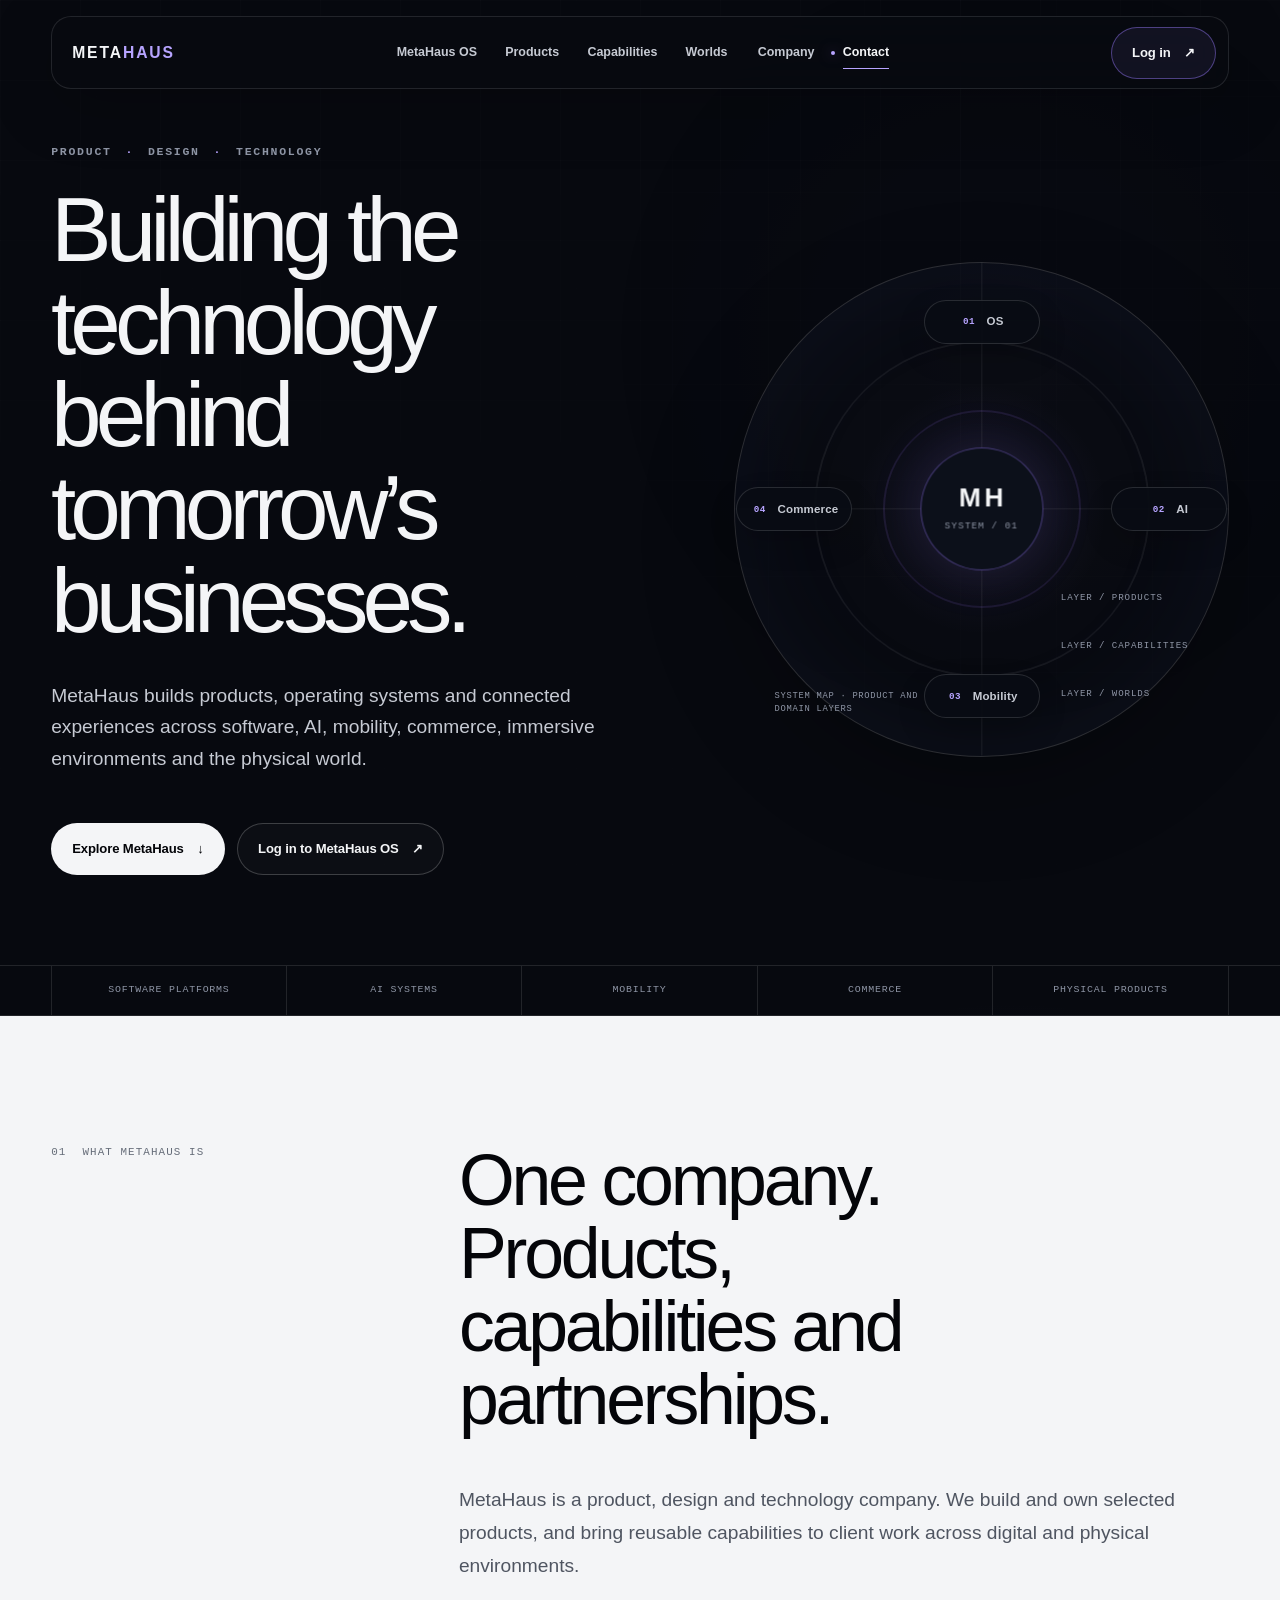
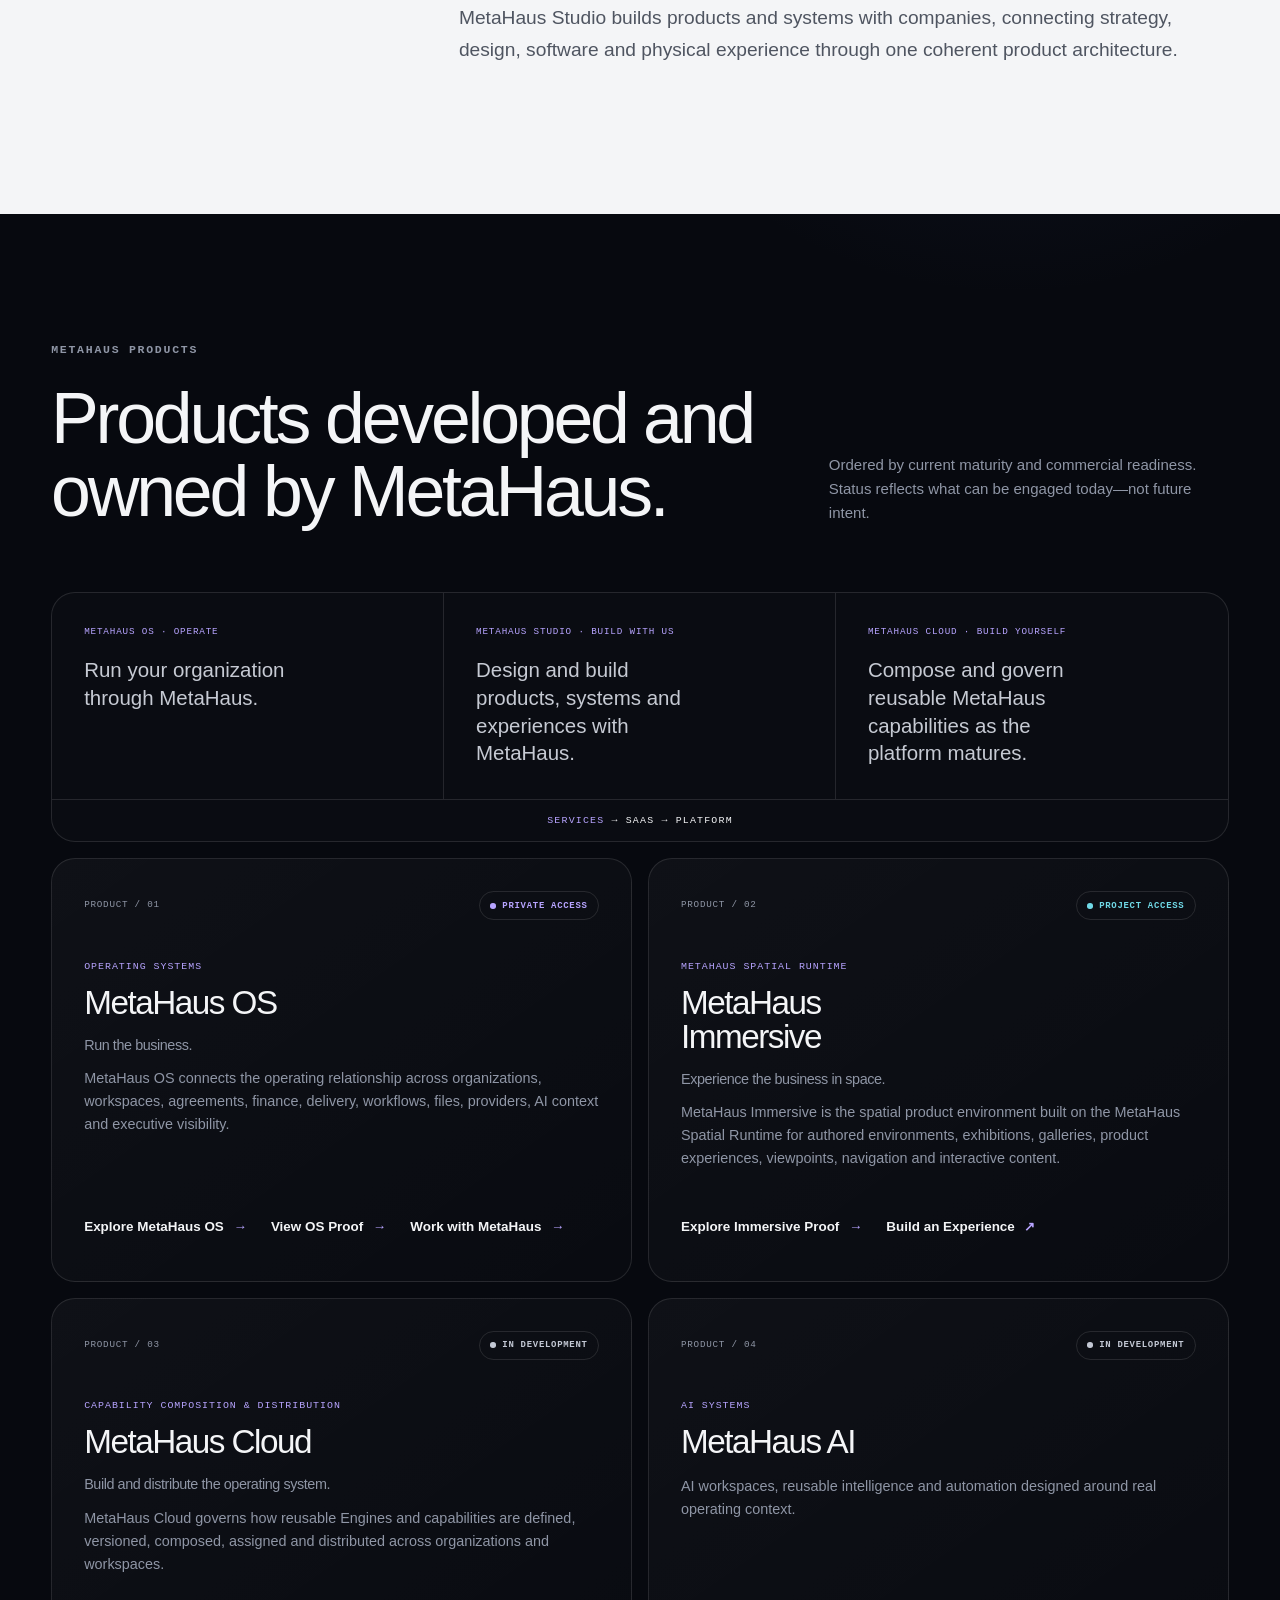
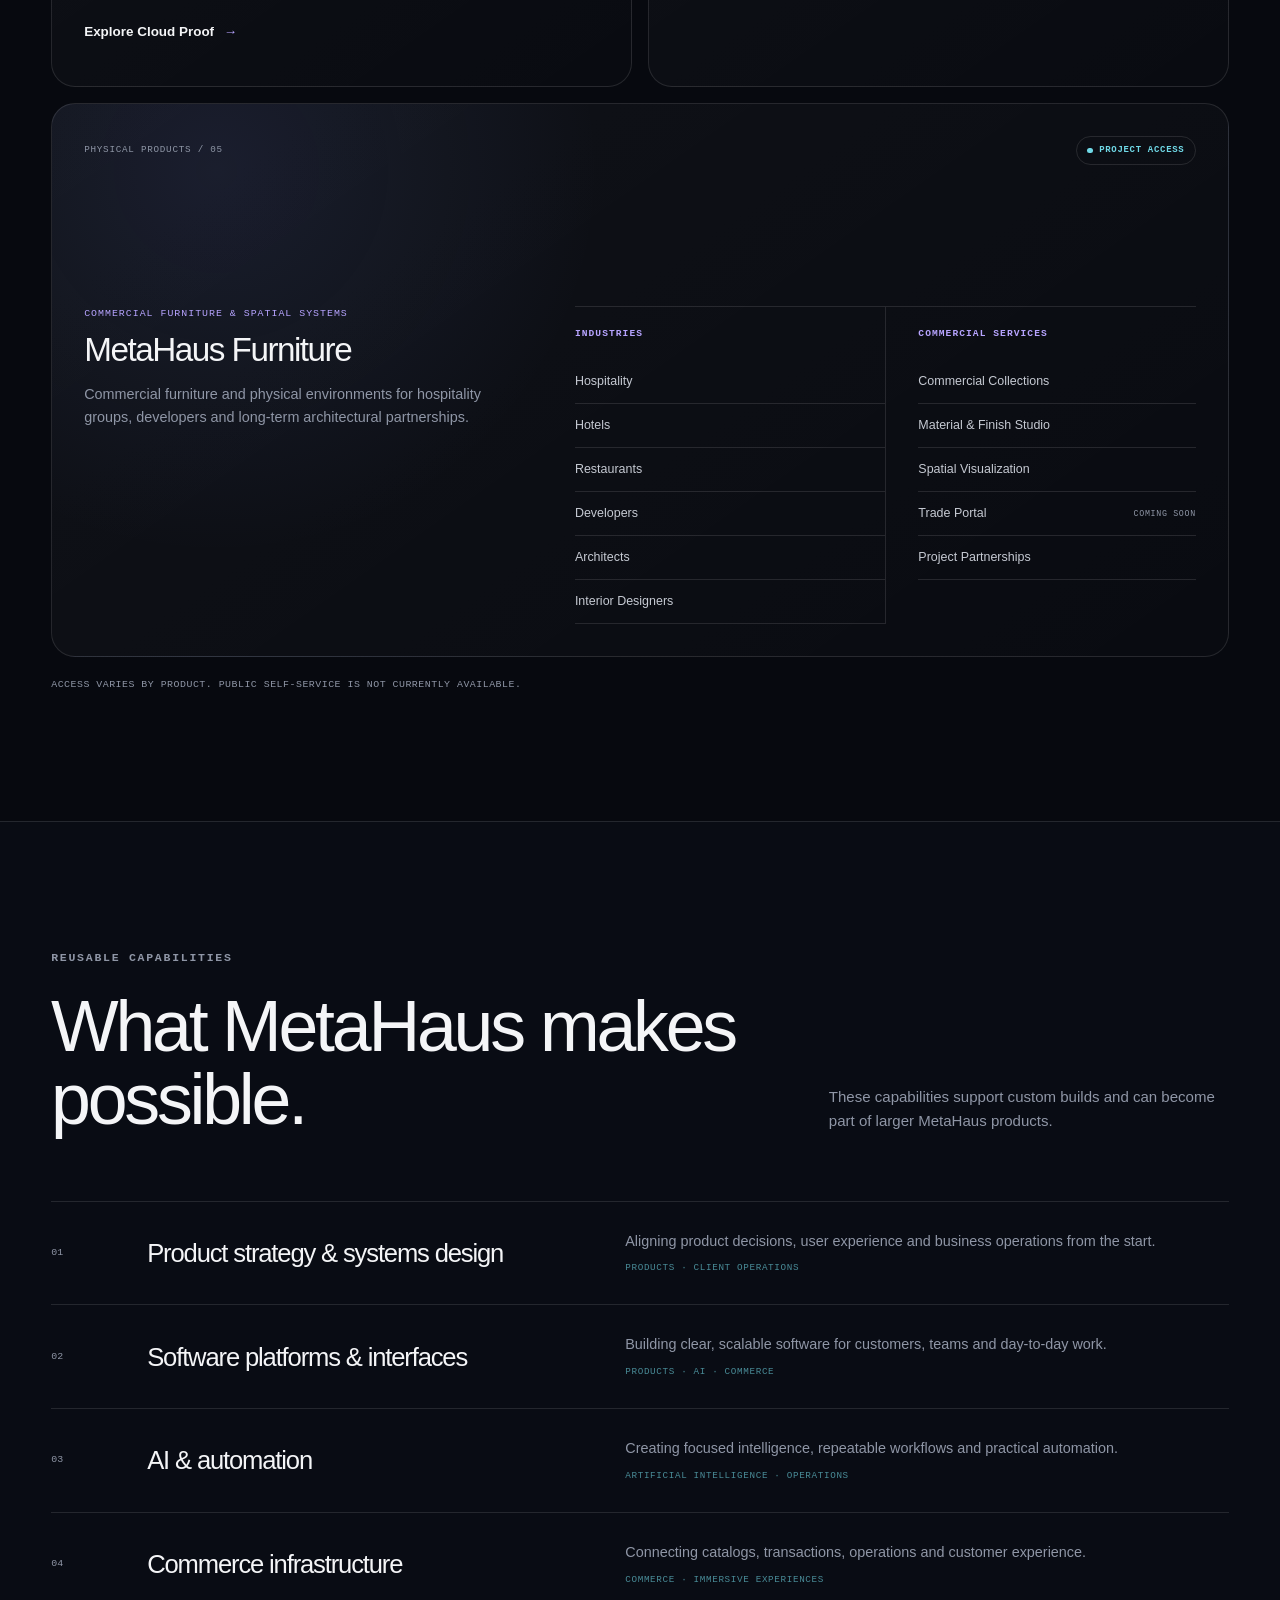
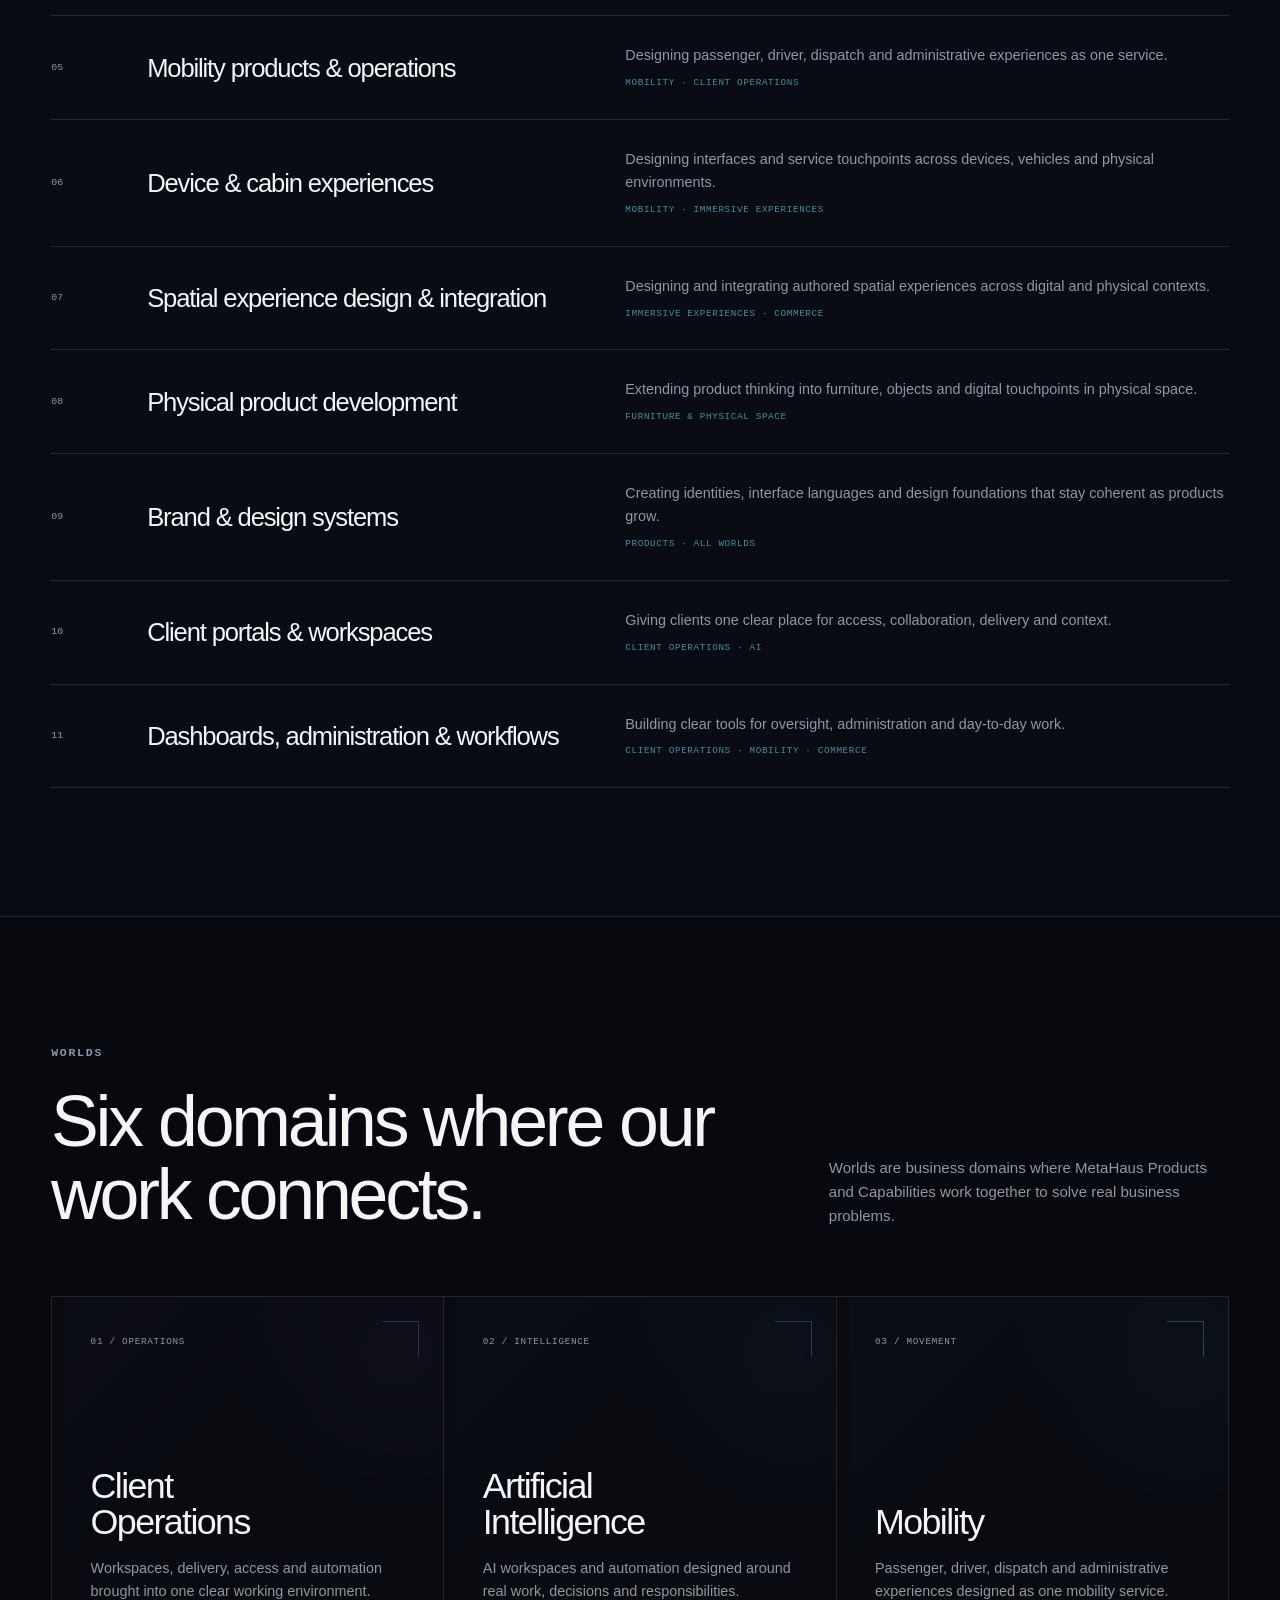
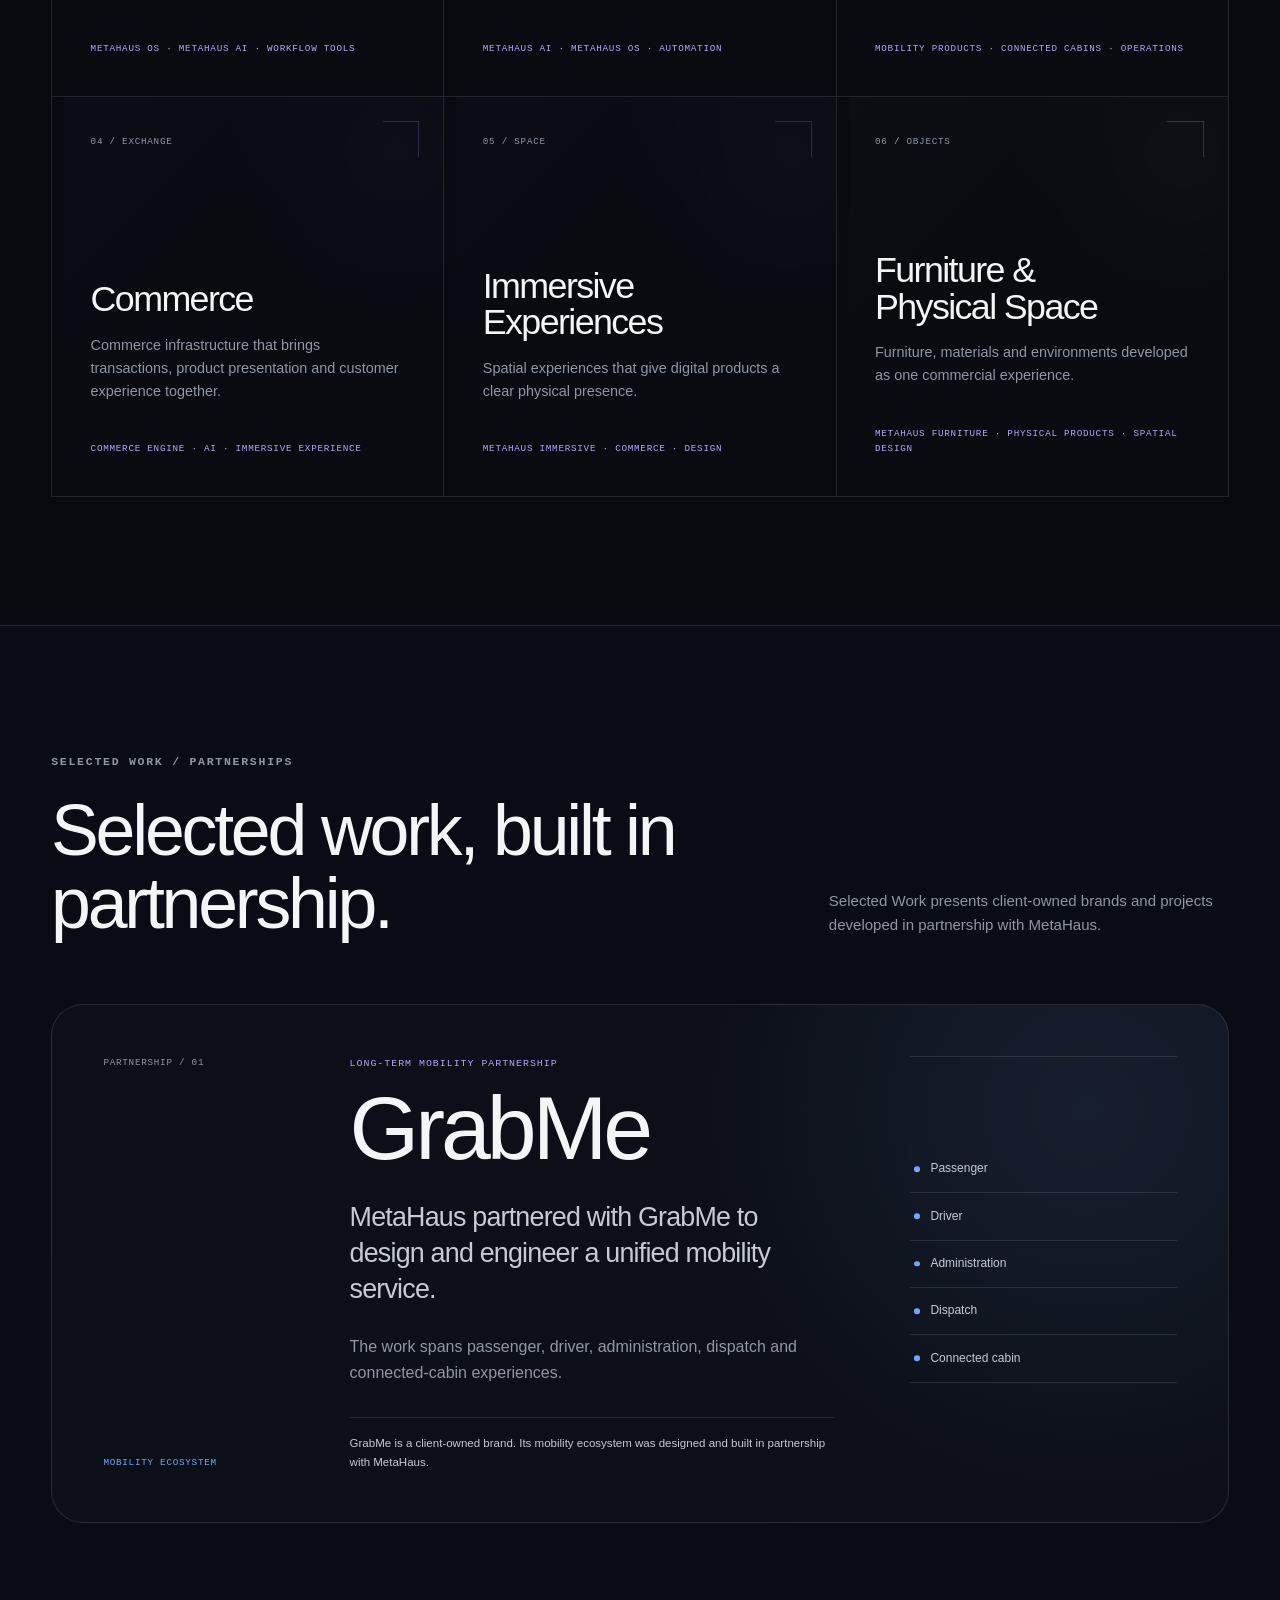
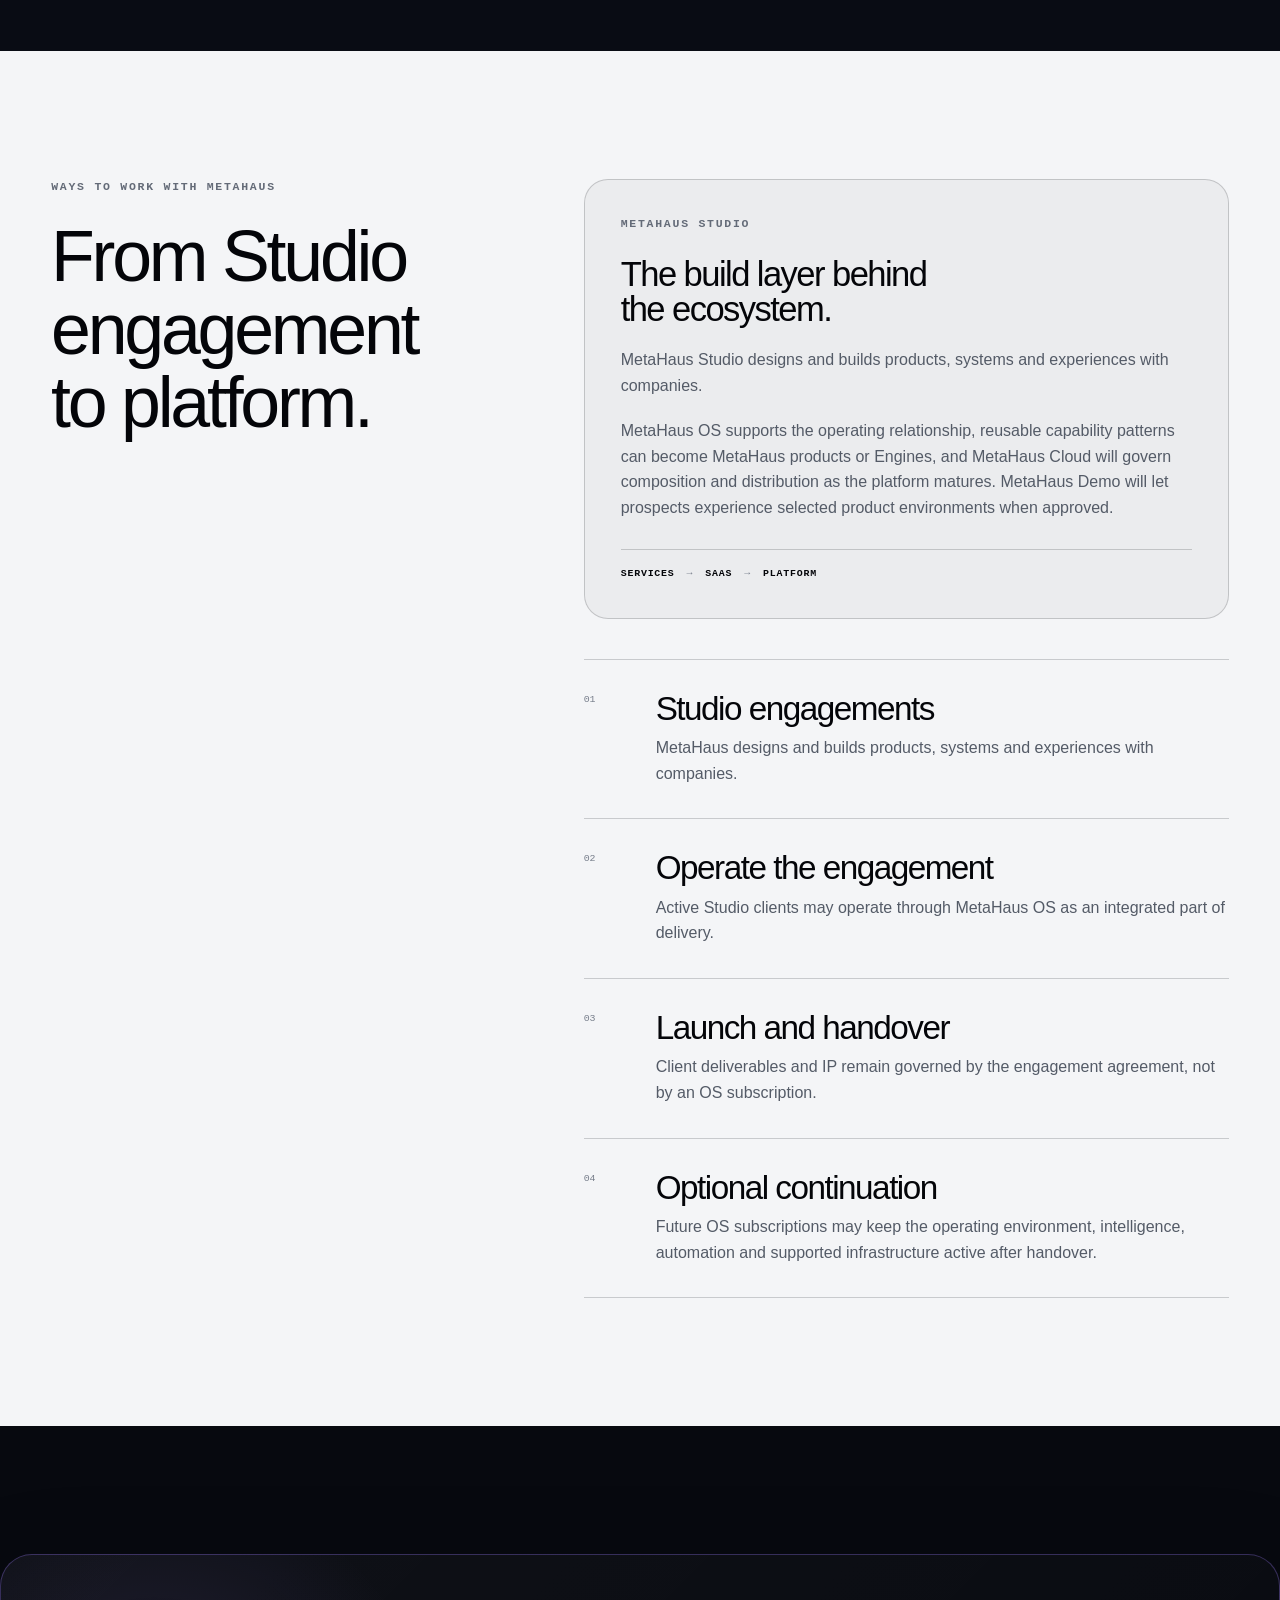
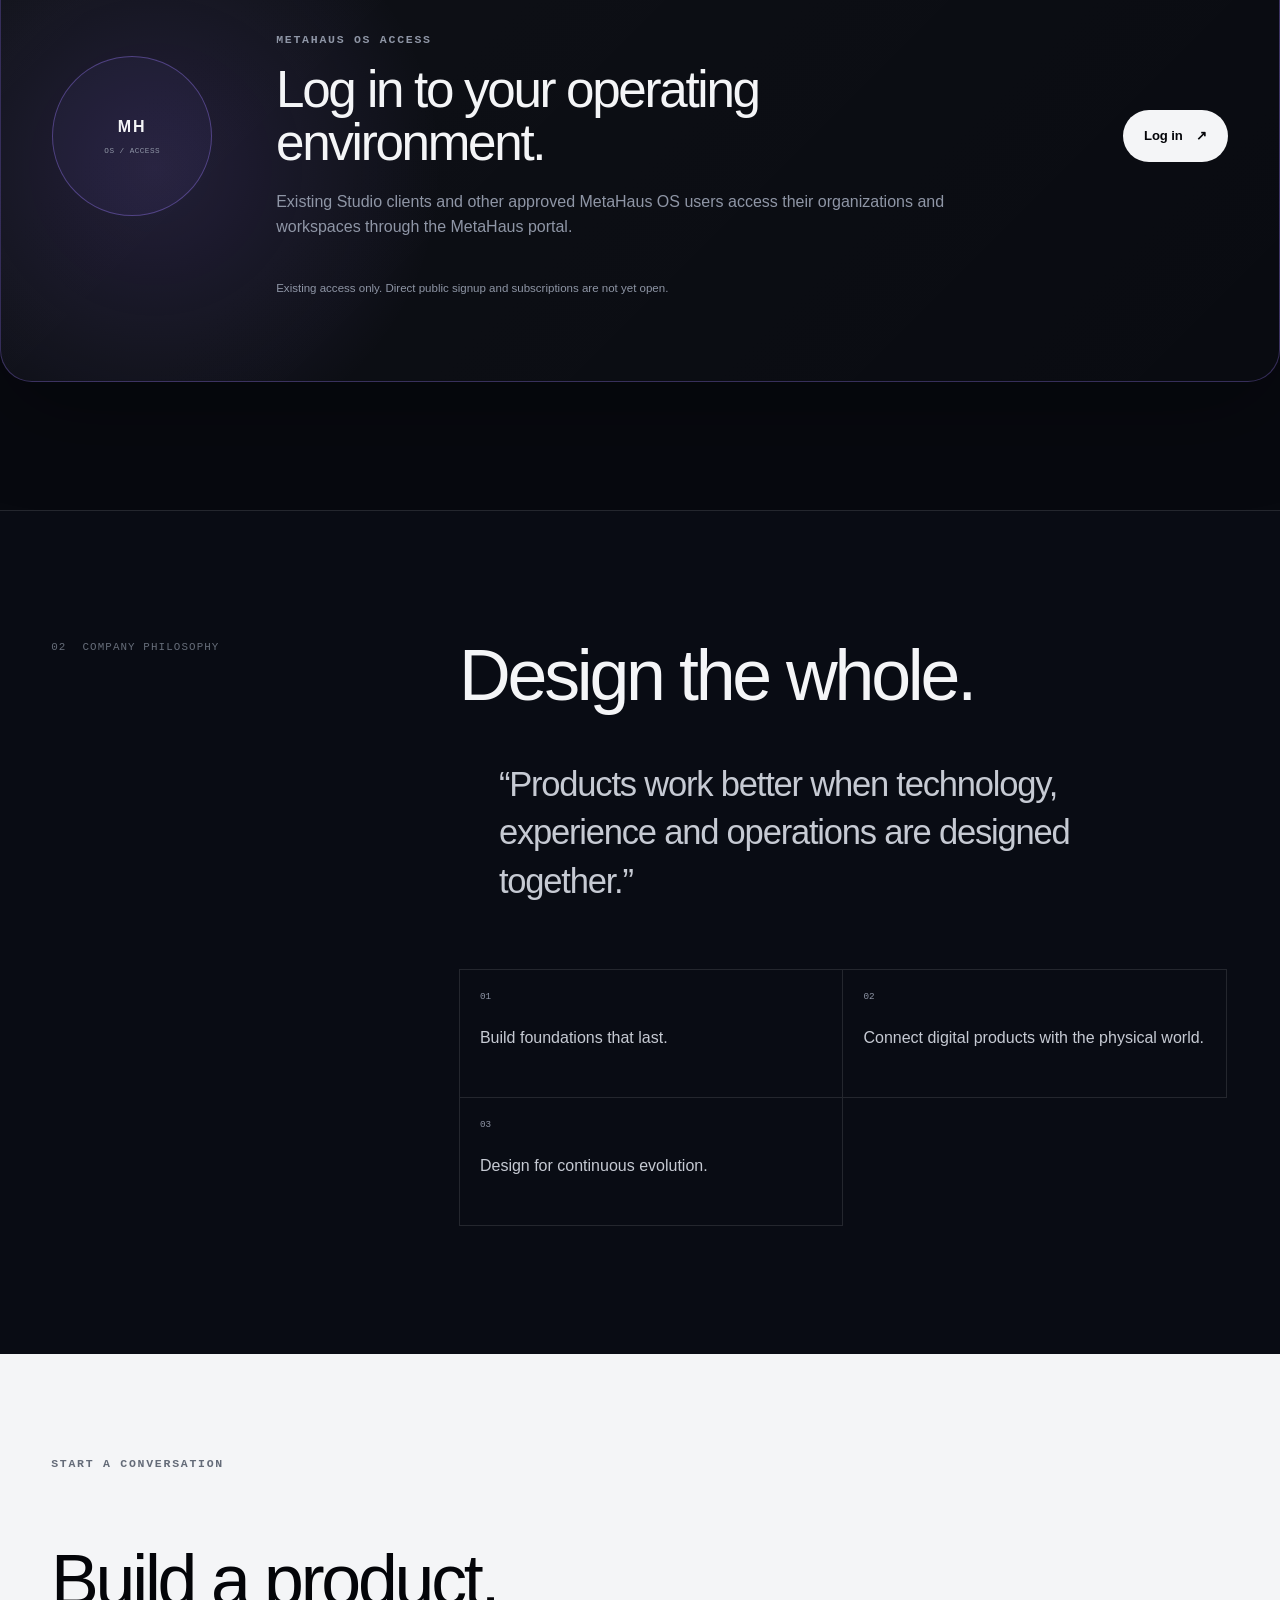
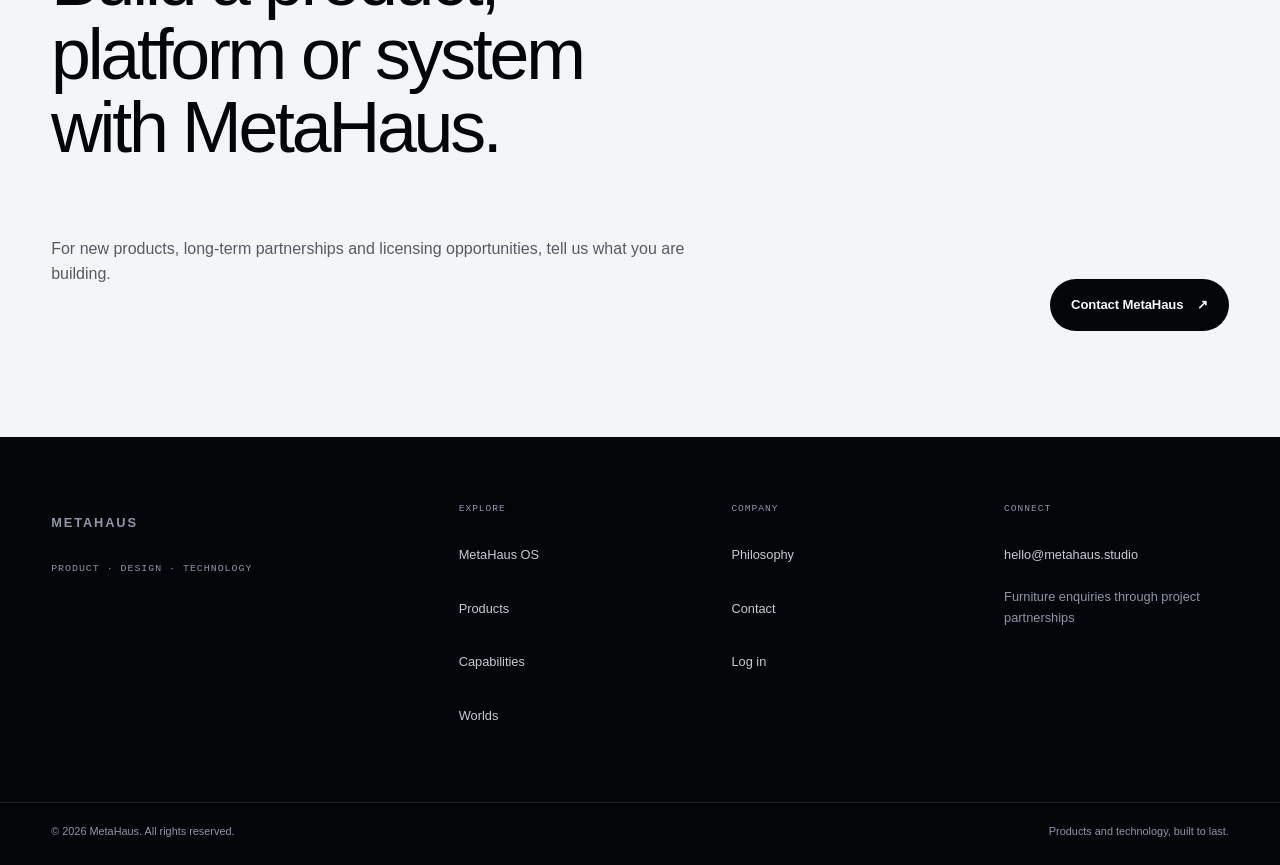
==== commit ceb2d058: "feat(site): prepare MetaHaus OS commercial acquisition paths" ====
--- a/index.html
+++ b/index.html
@@ -55,6 +55,7 @@
       </button>
 
       <nav class="primary-nav" id="primary-navigation" aria-label="Primary navigation">
+        <a href="os/">MetaHaus OS</a>
         <a href="#products">Products</a>
         <a href="#capabilities">Capabilities</a>
         <a href="#worlds">Worlds</a>
@@ -62,8 +63,8 @@
         <a href="#contact">Contact</a>
       </nav>
 
-      <a class="button button-portal nav-portal" href="#client-portal" data-portal-link data-magnetic>
-        Client Portal
+      <a class="button button-portal nav-portal" href="login/" data-magnetic>
+        Log in
         <span aria-hidden="true">↗</span>
       </a>
     </div>
@@ -71,12 +72,13 @@
 
   <noscript>
     <nav class="no-script-nav section-shell" aria-label="Primary navigation without JavaScript">
+      <a href="os/">MetaHaus OS</a>
       <a href="#products">Products</a>
       <a href="#capabilities">Capabilities</a>
       <a href="#worlds">Worlds</a>
       <a href="#company">Company</a>
       <a href="#contact">Contact</a>
-      <a href="#client-portal">Client Portal</a>
+      <a href="login/">Log in</a>
     </nav>
   </noscript>
 
@@ -89,7 +91,7 @@
           <p class="hero-intro">MetaHaus builds products, operating systems and connected experiences across software, AI, mobility, commerce, immersive environments and the physical world.</p>
           <div class="button-row">
             <a class="button button-primary" href="#products">Explore MetaHaus <span aria-hidden="true">↓</span></a>
-            <a class="button button-secondary" href="#client-portal" data-portal-link data-magnetic>Open Client Portal <span aria-hidden="true">↗</span></a>
+            <a class="button button-secondary" href="login/" data-magnetic>Log in to MetaHaus OS <span aria-hidden="true">↗</span></a>
           </div>
         </div>
 
@@ -146,6 +148,13 @@
           <p class="heading-note">Ordered by current maturity and commercial readiness. Status reflects what can be engaged today—not future intent.</p>
         </div>
 
+        <div class="platform-distinction reveal" aria-label="MetaHaus ecosystem paths">
+          <div><span>MetaHaus OS · Operate</span><strong>Run your organization through MetaHaus.</strong></div>
+          <div><span>MetaHaus Studio · Build With Us</span><strong>Design and build products, systems and experiences with MetaHaus.</strong></div>
+          <div><span>MetaHaus Cloud · Build Yourself</span><strong>Compose and govern reusable MetaHaus capabilities as the platform matures.</strong></div>
+          <p><span>Services</span> → SaaS → Platform</p>
+        </div>
+
         <div class="product-grid product-grid-five">
           <article class="product-card product-card-half reveal" tabindex="0" data-module>
             <div class="card-topline"><span>Product / 01</span><span class="status status-private">Private Access</span></div>
@@ -156,7 +165,8 @@
               <p>MetaHaus OS connects the operating relationship across organizations, workspaces, agreements, finance, delivery, workflows, files, providers, AI context and executive visibility.</p>
             </div>
             <div class="product-proof-actions">
-              <a href="preview-os.html" class="card-link" aria-label="Explore MetaHaus OS product proof">Explore OS Proof <span aria-hidden="true">→</span></a>
+              <a href="os/" class="card-link" aria-label="Explore MetaHaus OS">Explore MetaHaus OS <span aria-hidden="true">→</span></a>
+              <a href="preview-os.html" class="card-link" aria-label="Explore MetaHaus OS product proof">View OS Proof <span aria-hidden="true">→</span></a>
               <template data-demo-cta data-demo-product="os">
                 <a class="card-link card-link-demo" href="#">Enter OS Demo <span aria-hidden="true">↗</span></a>
               </template>
@@ -338,15 +348,15 @@
             <p class="eyebrow">MetaHaus Studio</p>
             <h3 id="studio-layer-title">The build layer behind the ecosystem.</h3>
             <p>MetaHaus Studio designs and builds products, systems and experiences with companies.</p>
-            <p>MetaHaus OS supports the operating relationship, reusable capability patterns can become MetaHaus products or Engines, and MetaHaus Cloud will govern composition and distribution as the platform matures. MetaHaus Demo lets prospects experience selected product environments.</p>
+            <p>MetaHaus OS supports the operating relationship, reusable capability patterns can become MetaHaus products or Engines, and MetaHaus Cloud will govern composition and distribution as the platform matures. MetaHaus Demo will let prospects experience selected product environments when approved.</p>
             <div class="studio-path" aria-label="MetaHaus commercial evolution"><span>Services</span><i aria-hidden="true">→</i><span>SaaS</span><i aria-hidden="true">→</i><span>Platform</span></div>
           </aside>
 
           <div class="engagement-list">
             <article class="engagement-item reveal"><span>01</span><div><h3>Studio engagements</h3><p>MetaHaus designs and builds products, systems and experiences with companies.</p></div></article>
-            <article class="engagement-item reveal"><span>02</span><div><h3>Operating relationship</h3><p>Active Studio clients may operate through MetaHaus OS during engagements.</p></div></article>
-            <article class="engagement-item reveal"><span>03</span><div><h3>Product access</h3><p>Selected MetaHaus products use managed, project or private access models.</p></div></article>
-            <article class="engagement-item reveal"><span>04</span><div><h3>Platform</h3><p>MetaHaus Cloud will govern reusable capability composition and distribution as the platform matures.</p></div></article>
+            <article class="engagement-item reveal"><span>02</span><div><h3>Operate the engagement</h3><p>Active Studio clients may operate through MetaHaus OS as an integrated part of delivery.</p></div></article>
+            <article class="engagement-item reveal"><span>03</span><div><h3>Launch and handover</h3><p>Client deliverables and IP remain governed by the engagement agreement, not by an OS subscription.</p></div></article>
+            <article class="engagement-item reveal"><span>04</span><div><h3>Optional continuation</h3><p>Future OS subscriptions may keep the operating environment, intelligence, automation and supported infrastructure active after handover.</p></div></article>
           </div>
         </div>
       </div>
@@ -354,31 +364,19 @@
 
     <section class="section" id="client-portal" aria-labelledby="portal-title">
       <div class="section-shell portal-panel reveal">
-        <div class="portal-symbol" aria-hidden="true"><span>MH</span><small>Client / Access</small></div>
+        <div class="portal-symbol" aria-hidden="true"><span>MH</span><small>OS / Access</small></div>
         <div class="portal-copy">
-          <p class="eyebrow">Client Portal</p>
-          <h2 id="portal-title">Private access for active MetaHaus clients.</h2>
-          <p>Active clients receive portal credentials and the access address directly. Contact MetaHaus if you need help locating them.</p>
-        </div>
-        <a class="button button-primary portal-action" href="#client-portal" data-portal-link data-portal-action data-magnetic aria-describedby="portal-config-note">
-          Private client access
+          <p class="eyebrow">MetaHaus OS access</p>
+          <h2 id="portal-title">Log in to your operating environment.</h2>
+          <p>Existing Studio clients and other approved MetaHaus OS users access their organizations and workspaces through the MetaHaus portal.</p>
+        </div>
+        <a class="button button-primary portal-action" href="login/" data-magnetic aria-describedby="portal-config-note">
+          Log in
           <span aria-hidden="true">↗</span>
         </a>
-        <p class="portal-note" id="portal-config-note">The public website does not publish an open portal destination.</p>
-      </div>
-    </section>
-
-    <dialog class="portal-dialog" id="portal-notice" aria-labelledby="portal-notice-title" aria-describedby="portal-notice-description">
-      <div class="portal-dialog-inner">
-        <p class="eyebrow">Client Portal</p>
-        <h2 id="portal-notice-title">Private client access</h2>
-        <p id="portal-notice-description">Active clients receive portal access directly from MetaHaus. If you cannot find your details, contact the team.</p>
-        <div class="button-row">
-          <a class="button button-primary" href="mailto:hello@metahaus.studio?subject=Client%20Portal%20Access">Contact MetaHaus</a>
-          <button class="button button-secondary" type="button" data-portal-close>Close</button>
-        </div>
-      </div>
-    </dialog>
+        <p class="portal-note" id="portal-config-note">Existing access only. Direct public signup and subscriptions are not yet open.</p>
+      </div>
+    </section>
 
     <section class="section section-company" id="company" aria-labelledby="company-title">
       <div class="section-shell company-grid">
@@ -415,6 +413,7 @@
       </div>
       <div>
         <p class="footer-label">Explore</p>
+        <a href="os/">MetaHaus OS</a>
         <a href="#products">Products</a>
         <a href="#capabilities">Capabilities</a>
         <a href="#worlds">Worlds</a>
@@ -423,7 +422,7 @@
         <p class="footer-label">Company</p>
         <a href="#company">Philosophy</a>
         <a href="#contact">Contact</a>
-        <a href="#client-portal" data-portal-link>Client Portal</a>
+        <a href="login/">Log in</a>
       </div>
       <div>
         <p class="footer-label">Connect</p>
--- a/css/styles.css
+++ b/css/styles.css
@@ -2630,6 +2630,300 @@
   color: #252b35;
 }
 
+/* MetaHaus OS commercial-readiness routes */
+.product-page-nav-links {
+  display: flex;
+  align-items: center;
+  gap: 1.5rem;
+}
+
+.product-page-nav-links a {
+  display: inline-flex;
+  min-height: 2.75rem;
+  align-items: center;
+  color: var(--color-text-soft);
+  font-size: 0.76rem;
+  font-weight: 650;
+}
+
+.product-page-hero {
+  padding-block: clamp(5rem, 10vw, 10rem);
+  border-bottom: 1px solid var(--color-line);
+}
+
+.product-page-hero-grid {
+  display: grid;
+  grid-template-columns: minmax(0, 1.35fr) minmax(18rem, 0.65fr);
+  gap: clamp(3rem, 8vw, 8rem);
+  align-items: end;
+}
+
+.product-page-hero h1,
+.readiness-hero h1,
+.login-panel h1 {
+  max-width: 12ch;
+  margin-bottom: 1.5rem;
+  font-size: clamp(3.5rem, 8vw, 8rem);
+  font-weight: 520;
+}
+
+.product-page-lead {
+  max-width: 46rem;
+  color: var(--color-text-soft);
+  font-size: clamp(1.2rem, 2.1vw, 1.9rem);
+  letter-spacing: -0.025em;
+  line-height: 1.4;
+}
+
+.product-page-hero .button-row { margin-top: 2.25rem; }
+
+.product-page-status {
+  padding: clamp(1.5rem, 3vw, 2.5rem);
+  border: 1px solid var(--color-line);
+  background: rgba(255, 255, 255, 0.018);
+}
+
+.product-page-status p {
+  margin: 1.5rem 0 1rem;
+  color: var(--color-muted);
+  font-size: 0.86rem;
+}
+
+.product-page-section { padding-block: clamp(5rem, 10vw, 10rem); }
+
+.product-page-section-soft {
+  border-block: 1px solid var(--color-line);
+  background: var(--color-bg-deep);
+}
+
+.product-pillar-list { border-top: 1px solid var(--color-line); }
+
+.product-pillar {
+  display: grid;
+  grid-template-columns: minmax(8rem, 0.35fr) minmax(14rem, 0.75fr) minmax(18rem, 1fr) auto;
+  gap: clamp(1.5rem, 4vw, 4rem);
+  align-items: start;
+  padding-block: clamp(2rem, 4vw, 3.5rem);
+  border-bottom: 1px solid var(--color-line);
+}
+
+.product-pillar > div span {
+  color: var(--color-violet-bright);
+  font-family: var(--font-mono);
+  font-size: 0.68rem;
+}
+
+.product-pillar .product-family { margin: 0.7rem 0 0; }
+
+.product-pillar h3 {
+  margin: 0;
+  font-size: clamp(1.45rem, 2.3vw, 2.4rem);
+  font-weight: 520;
+  line-height: 1.15;
+}
+
+.product-pillar > p { margin: 0; color: var(--color-muted); }
+
+.truth-label {
+  display: inline-flex;
+  min-height: 2rem;
+  align-items: center;
+  padding: 0.4rem 0.7rem;
+  border: 1px solid var(--color-line);
+  border-radius: 999px;
+  font-family: var(--font-mono);
+  font-size: 0.58rem;
+  font-weight: 650;
+  letter-spacing: 0.05em;
+  text-transform: uppercase;
+  white-space: nowrap;
+}
+
+.truth-current { color: var(--color-violet-bright); }
+.truth-preview { color: var(--color-cyan); }
+.truth-upcoming { color: var(--color-muted); }
+
+.product-proof-bridge {
+  display: grid;
+  grid-template-columns: minmax(0, 1fr) minmax(18rem, 0.7fr);
+  gap: clamp(3rem, 8vw, 8rem);
+  align-items: start;
+}
+
+.product-proof-bridge h2,
+.commercial-state-panel h2,
+.readiness-details h2 {
+  max-width: 16ch;
+  margin-bottom: 1.5rem;
+  font-size: clamp(2.5rem, 5vw, 5rem);
+  font-weight: 520;
+}
+
+.product-proof-bridge > div > p:last-child,
+.commercial-state-panel > div > p:last-child {
+  max-width: 42rem;
+  color: var(--color-muted);
+}
+
+.proof-index-list {
+  margin: 0;
+  padding: 0;
+  border-top: 1px solid var(--color-line);
+  list-style: none;
+}
+
+.proof-index-list li {
+  display: flex;
+  gap: 1.25rem;
+  padding-block: 1rem;
+  border-bottom: 1px solid var(--color-line);
+  color: var(--color-text-soft);
+}
+
+.proof-index-list span {
+  color: var(--color-violet-bright);
+  font-family: var(--font-mono);
+  font-size: 0.68rem;
+}
+
+.product-proof-bridge > .button { grid-column: 2; justify-self: start; }
+
+.lifecycle-path {
+  display: grid;
+  grid-template-columns: repeat(4, minmax(0, 1fr));
+  border-block: 1px solid var(--color-line);
+}
+
+.lifecycle-path article {
+  min-width: 0;
+  padding: clamp(1.5rem, 3vw, 2.5rem);
+  border-right: 1px solid var(--color-line);
+}
+
+.lifecycle-path article:last-child { border-right: 0; }
+.lifecycle-path span { color: var(--color-violet-bright); font-family: var(--font-mono); font-size: 0.68rem; }
+.lifecycle-path h3 { margin: 3rem 0 1rem; font-size: 1.5rem; font-weight: 520; }
+.lifecycle-path p { margin: 0; color: var(--color-muted); font-size: 0.82rem; }
+
+.commercial-state-panel {
+  display: grid;
+  grid-template-columns: minmax(0, 1fr) minmax(18rem, 0.6fr);
+  gap: clamp(3rem, 8vw, 8rem);
+  padding-block: clamp(2rem, 4vw, 4rem);
+  border-block: 1px solid var(--color-line);
+}
+
+.commercial-state-actions {
+  display: flex;
+  flex-direction: column;
+  align-items: flex-start;
+  justify-content: center;
+}
+
+.readiness-main {
+  min-height: calc(100vh - 12rem);
+  padding-block: clamp(4rem, 8vw, 8rem);
+}
+
+.readiness-hero {
+  display: grid;
+  grid-template-columns: minmax(0, 1fr) auto;
+  gap: 1.5rem;
+  align-items: start;
+  padding-bottom: clamp(4rem, 8vw, 7rem);
+}
+
+.readiness-hero .preview-kicker { grid-column: 1; }
+.readiness-hero .status { grid-column: 2; grid-row: 1; }
+.readiness-hero h1,
+.readiness-hero .product-page-lead { grid-column: 1; }
+
+.readiness-details {
+  display: grid;
+  grid-template-columns: minmax(0, 0.7fr) minmax(20rem, 1fr);
+  gap: clamp(2rem, 6vw, 6rem);
+  padding-block: clamp(4rem, 8vw, 7rem);
+  border-top: 1px solid var(--color-line);
+}
+
+.readiness-list {
+  display: grid;
+  grid-template-columns: repeat(2, minmax(0, 1fr));
+  gap: 0;
+  margin: 0;
+  padding: 0;
+  border-top: 1px solid var(--color-line);
+  list-style: none;
+}
+
+.readiness-list li {
+  padding: 1rem;
+  border-right: 1px solid var(--color-line);
+  border-bottom: 1px solid var(--color-line);
+  color: var(--color-text-soft);
+  font-size: 0.82rem;
+}
+
+.readiness-list li:nth-child(even) { border-right: 0; }
+
+.readiness-boundary {
+  grid-column: 2;
+  padding: 1.5rem;
+  border: 1px solid var(--color-line);
+  background: rgba(255, 255, 255, 0.018);
+}
+
+.readiness-boundary strong { display: block; margin-bottom: 0.6rem; }
+.readiness-boundary p { margin: 0; color: var(--color-muted); font-size: 0.82rem; }
+.readiness-details > .button-row { grid-column: 2; }
+
+.future-route {
+  margin: 0;
+  padding: 0;
+  border-top: 1px solid var(--color-line);
+  list-style: none;
+}
+
+.future-route li {
+  display: grid;
+  grid-template-columns: 2.5rem minmax(0, 0.7fr) minmax(0, 1fr);
+  gap: 1rem;
+  padding-block: 1.25rem;
+  border-bottom: 1px solid var(--color-line);
+}
+
+.future-route span { color: var(--color-violet-bright); font-family: var(--font-mono); font-size: 0.68rem; }
+.future-route strong { font-size: 0.86rem; }
+.future-route small { color: var(--color-muted); font-size: 0.72rem; }
+
+.login-main {
+  display: grid;
+  min-height: calc(100vh - 11rem);
+  align-items: center;
+  padding-block: clamp(4rem, 8vw, 8rem);
+}
+
+.login-panel {
+  display: grid;
+  grid-template-columns: minmax(0, 1fr) minmax(20rem, 0.55fr);
+  gap: clamp(3rem, 8vw, 8rem);
+  align-items: center;
+}
+
+.login-panel h1 { font-size: clamp(3.2rem, 7vw, 7rem); }
+
+.login-action-panel {
+  display: flex;
+  flex-direction: column;
+  align-items: flex-start;
+  gap: 1.25rem;
+  padding: clamp(2rem, 4vw, 3.5rem);
+  border: 1px solid var(--color-line);
+  background: rgba(255, 255, 255, 0.018);
+}
+
+.login-action-panel p { margin: 0; color: var(--color-muted); font-size: 0.8rem; }
+
 /* Footer */
 
 .site-footer {
@@ -3378,6 +3672,16 @@
   .runtime-proof-notes div:nth-child(-n + 2) {
     border-bottom: 1px solid var(--color-line);
   }
+
+  .product-pillar {
+    grid-template-columns: minmax(7rem, 0.35fr) minmax(12rem, 0.75fr) minmax(16rem, 1fr);
+  }
+
+  .product-pillar .truth-label { grid-column: 3; justify-self: start; }
+
+  .lifecycle-path { grid-template-columns: repeat(2, minmax(0, 1fr)); }
+  .lifecycle-path article:nth-child(2) { border-right: 0; }
+  .lifecycle-path article:nth-child(-n + 2) { border-bottom: 1px solid var(--color-line); }
 
   .preview-source-note {
     align-items: flex-start;
@@ -3507,6 +3811,19 @@
     grid-template-columns: 1fr;
   }
 
+  .product-page-hero-grid,
+  .product-proof-bridge,
+  .commercial-state-panel,
+  .login-panel,
+  .readiness-details {
+    grid-template-columns: 1fr;
+  }
+
+  .product-page-status { max-width: 38rem; }
+  .product-proof-bridge > .button,
+  .readiness-boundary,
+  .readiness-details > .button-row { grid-column: 1; }
+
   .section-marker { margin-bottom: 1rem; }
   .sticky-heading { position: static; }
 
@@ -3688,6 +4005,31 @@
     min-height: 4.5rem;
   }
 
+  .product-page-nav-links { gap: 0.8rem; }
+  .product-page-nav-links a { font-size: 0.68rem; }
+
+  .product-page-hero h1,
+  .readiness-hero h1,
+  .login-panel h1 { font-size: clamp(3rem, 14vw, 4.5rem); }
+
+  .product-pillar { grid-template-columns: 1fr; gap: 1rem; }
+  .product-pillar .truth-label { grid-column: 1; }
+
+  .lifecycle-path { grid-template-columns: 1fr; }
+  .lifecycle-path article,
+  .lifecycle-path article:nth-child(2) { border-right: 0; border-bottom: 1px solid var(--color-line); }
+  .lifecycle-path article:last-child { border-bottom: 0; }
+
+  .readiness-hero { grid-template-columns: 1fr; }
+  .readiness-hero .status { grid-column: 1; grid-row: 2; justify-self: start; }
+  .readiness-hero h1,
+  .readiness-hero .product-page-lead { grid-column: 1; }
+
+  .readiness-list { grid-template-columns: 1fr; }
+  .readiness-list li { border-right: 0; }
+  .future-route li { grid-template-columns: 2rem 1fr; }
+  .future-route small { grid-column: 2; }
+
   .preview-hero-grid,
   .preview-entry-heading,
   .preview-boundary-note {
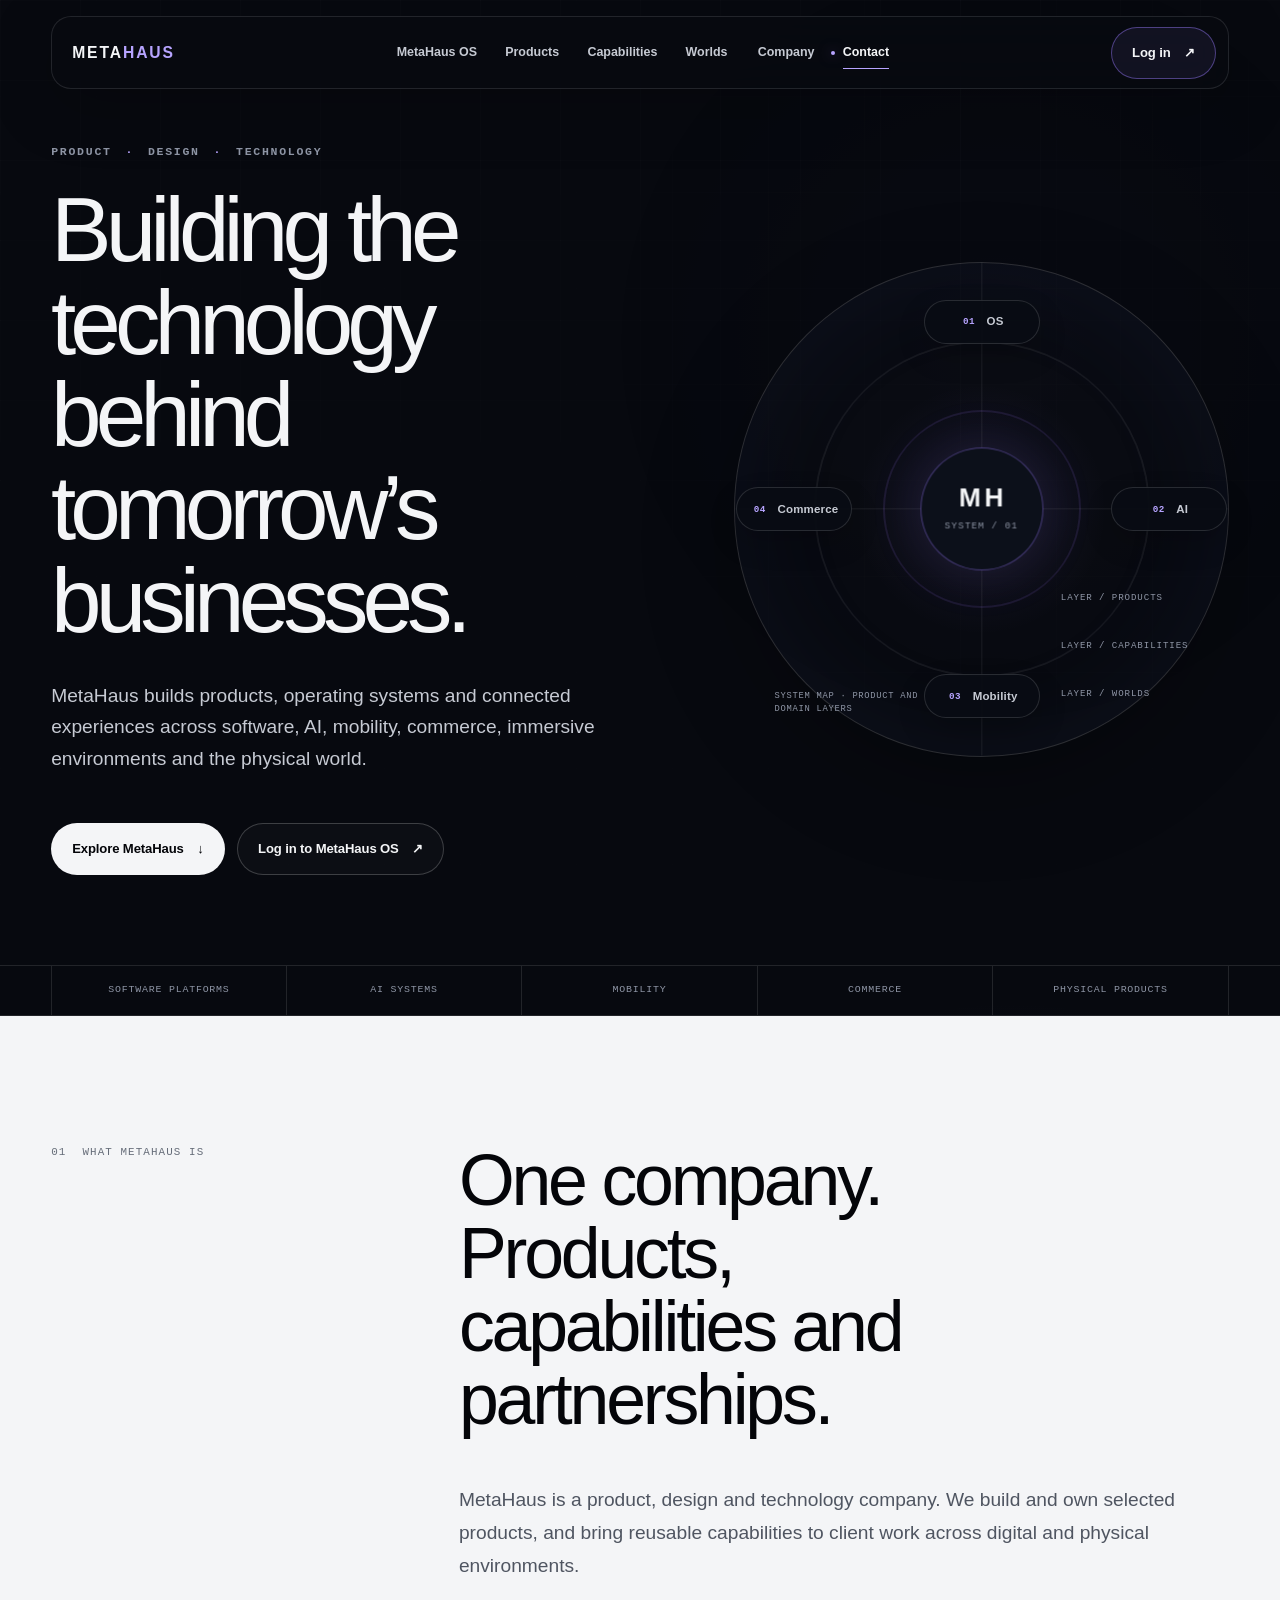
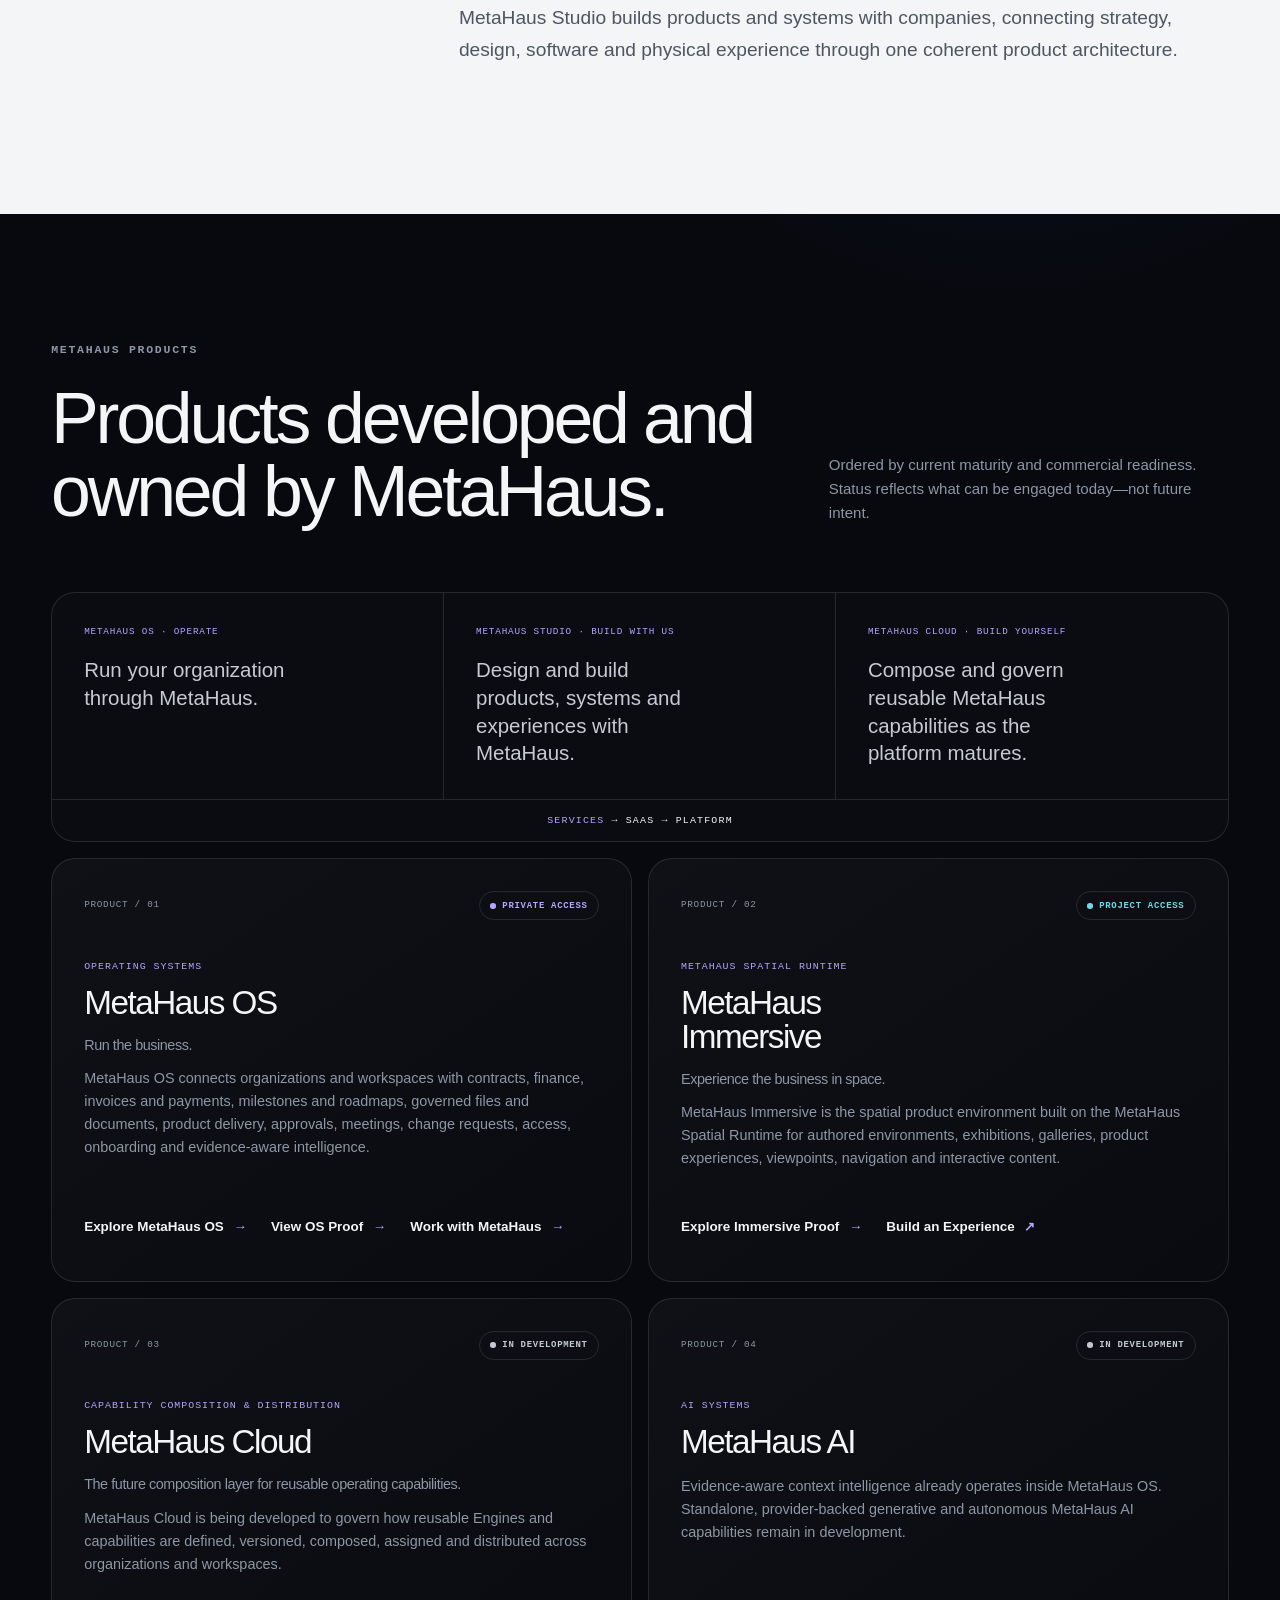
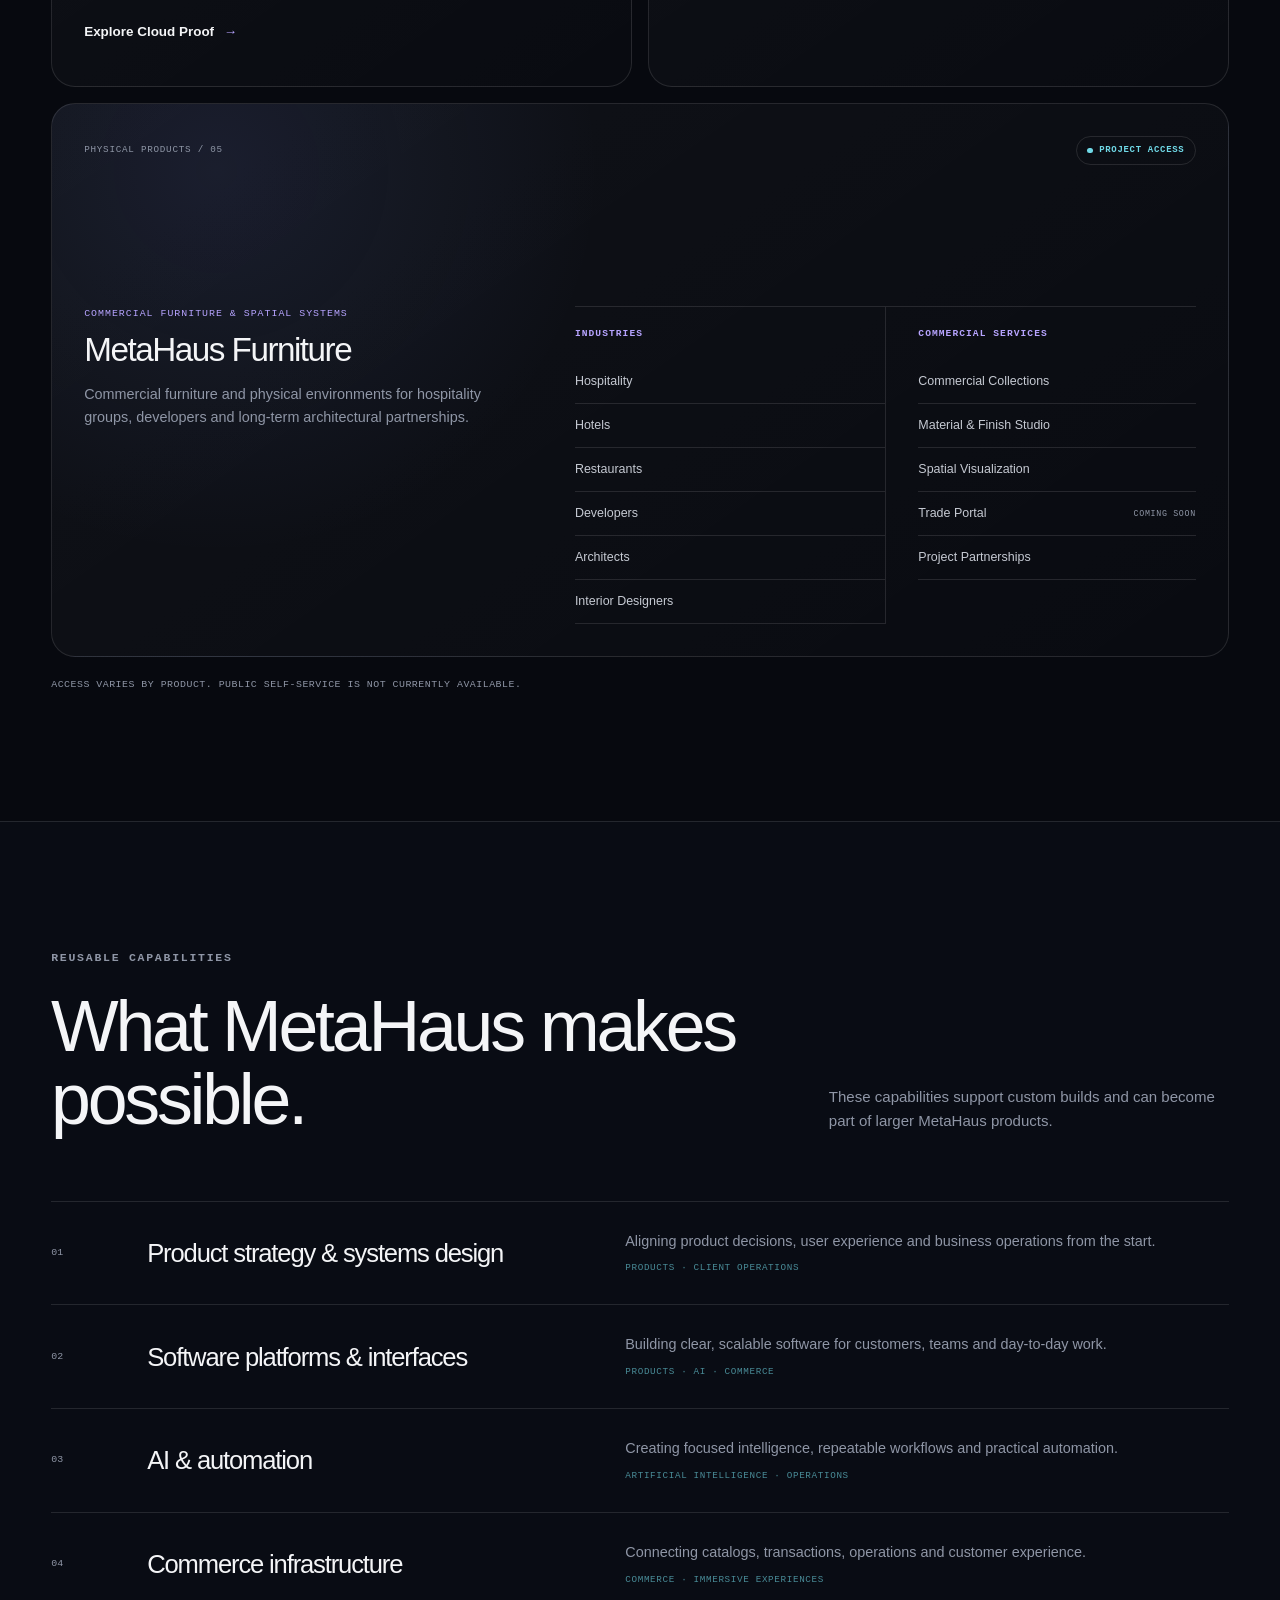
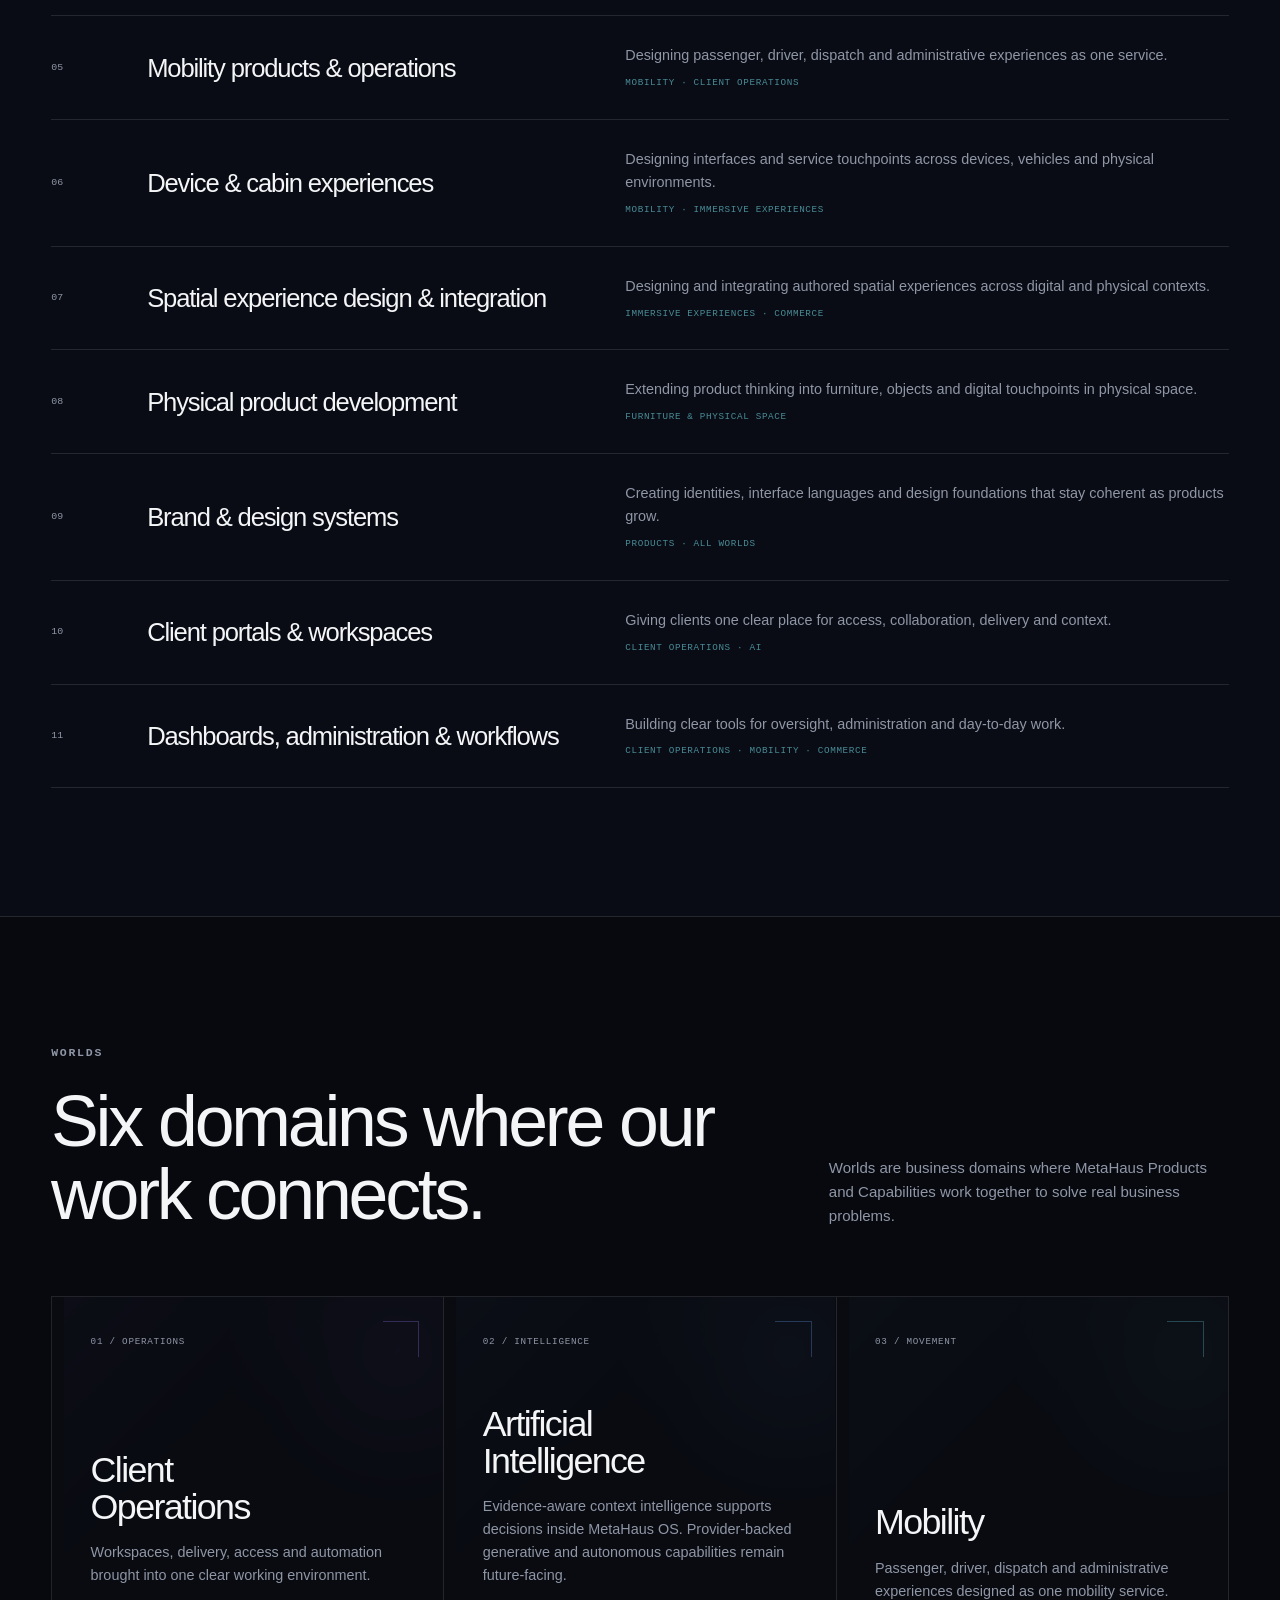
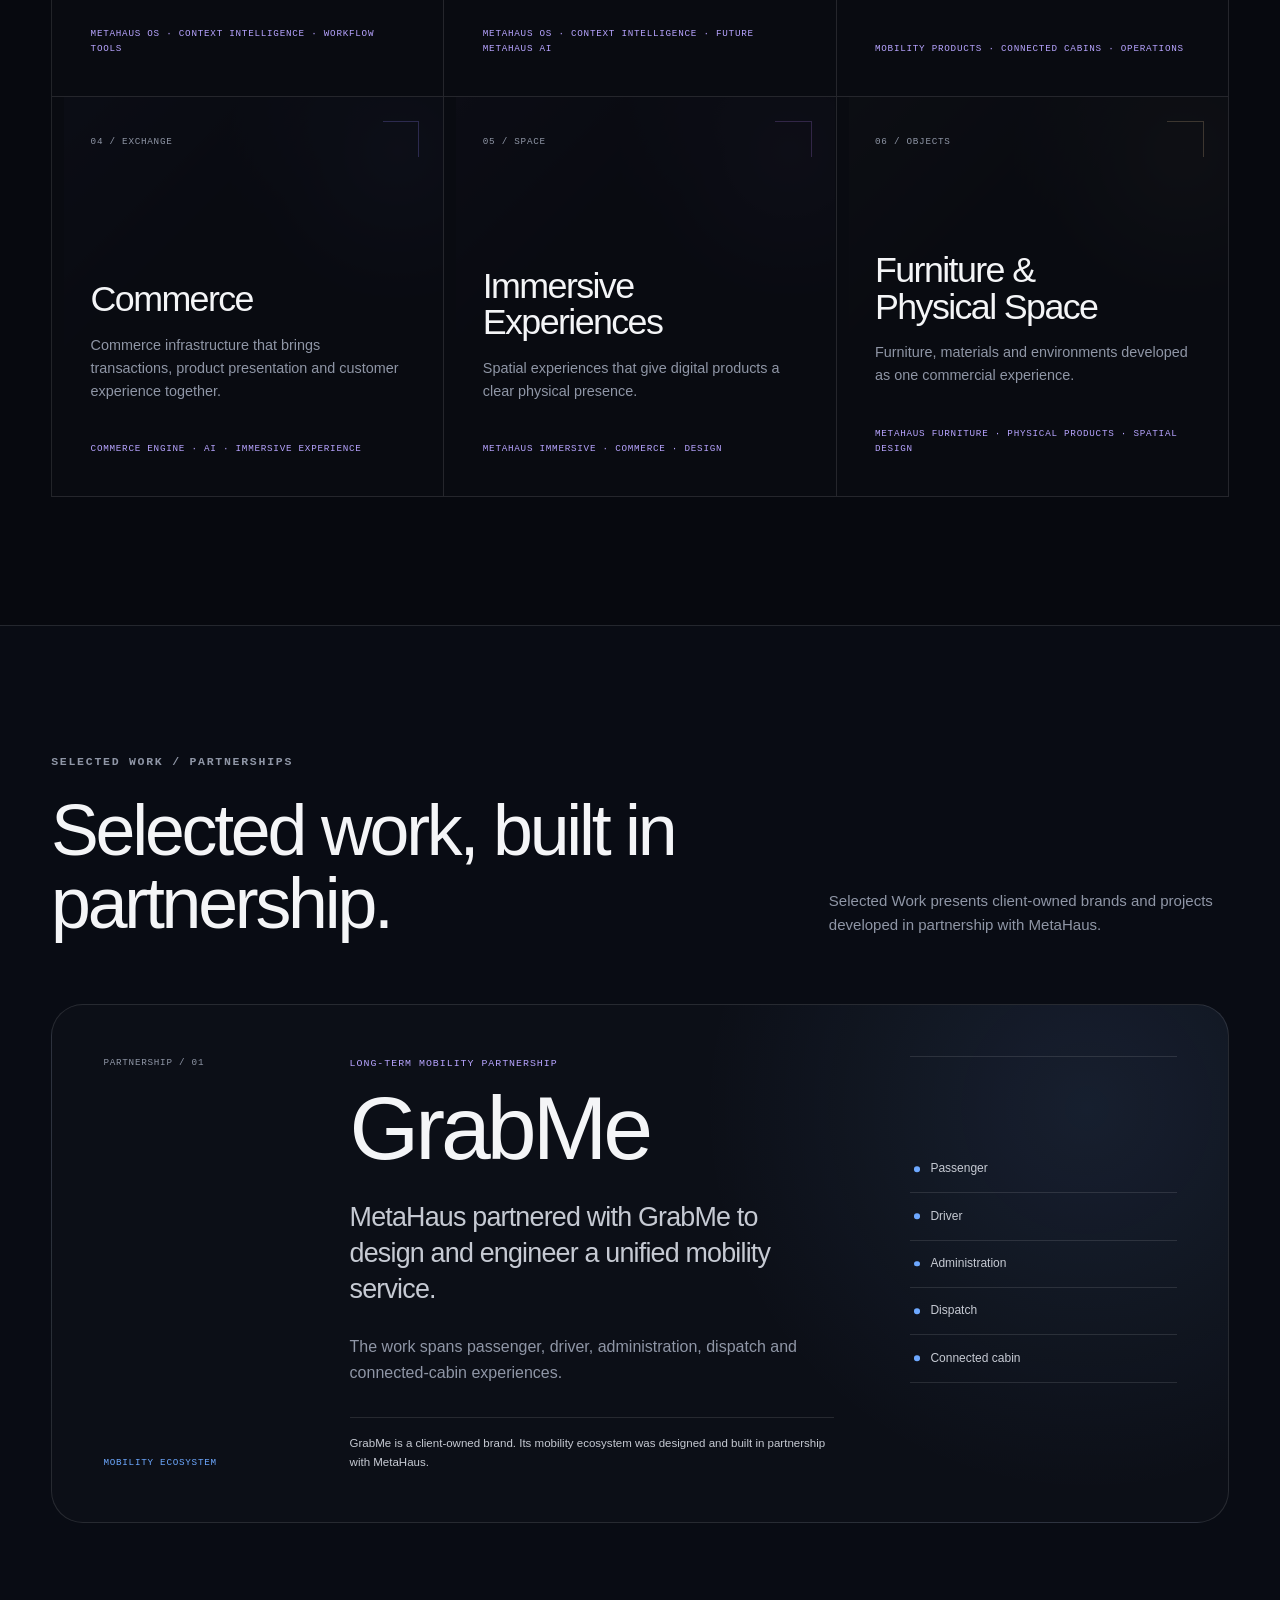
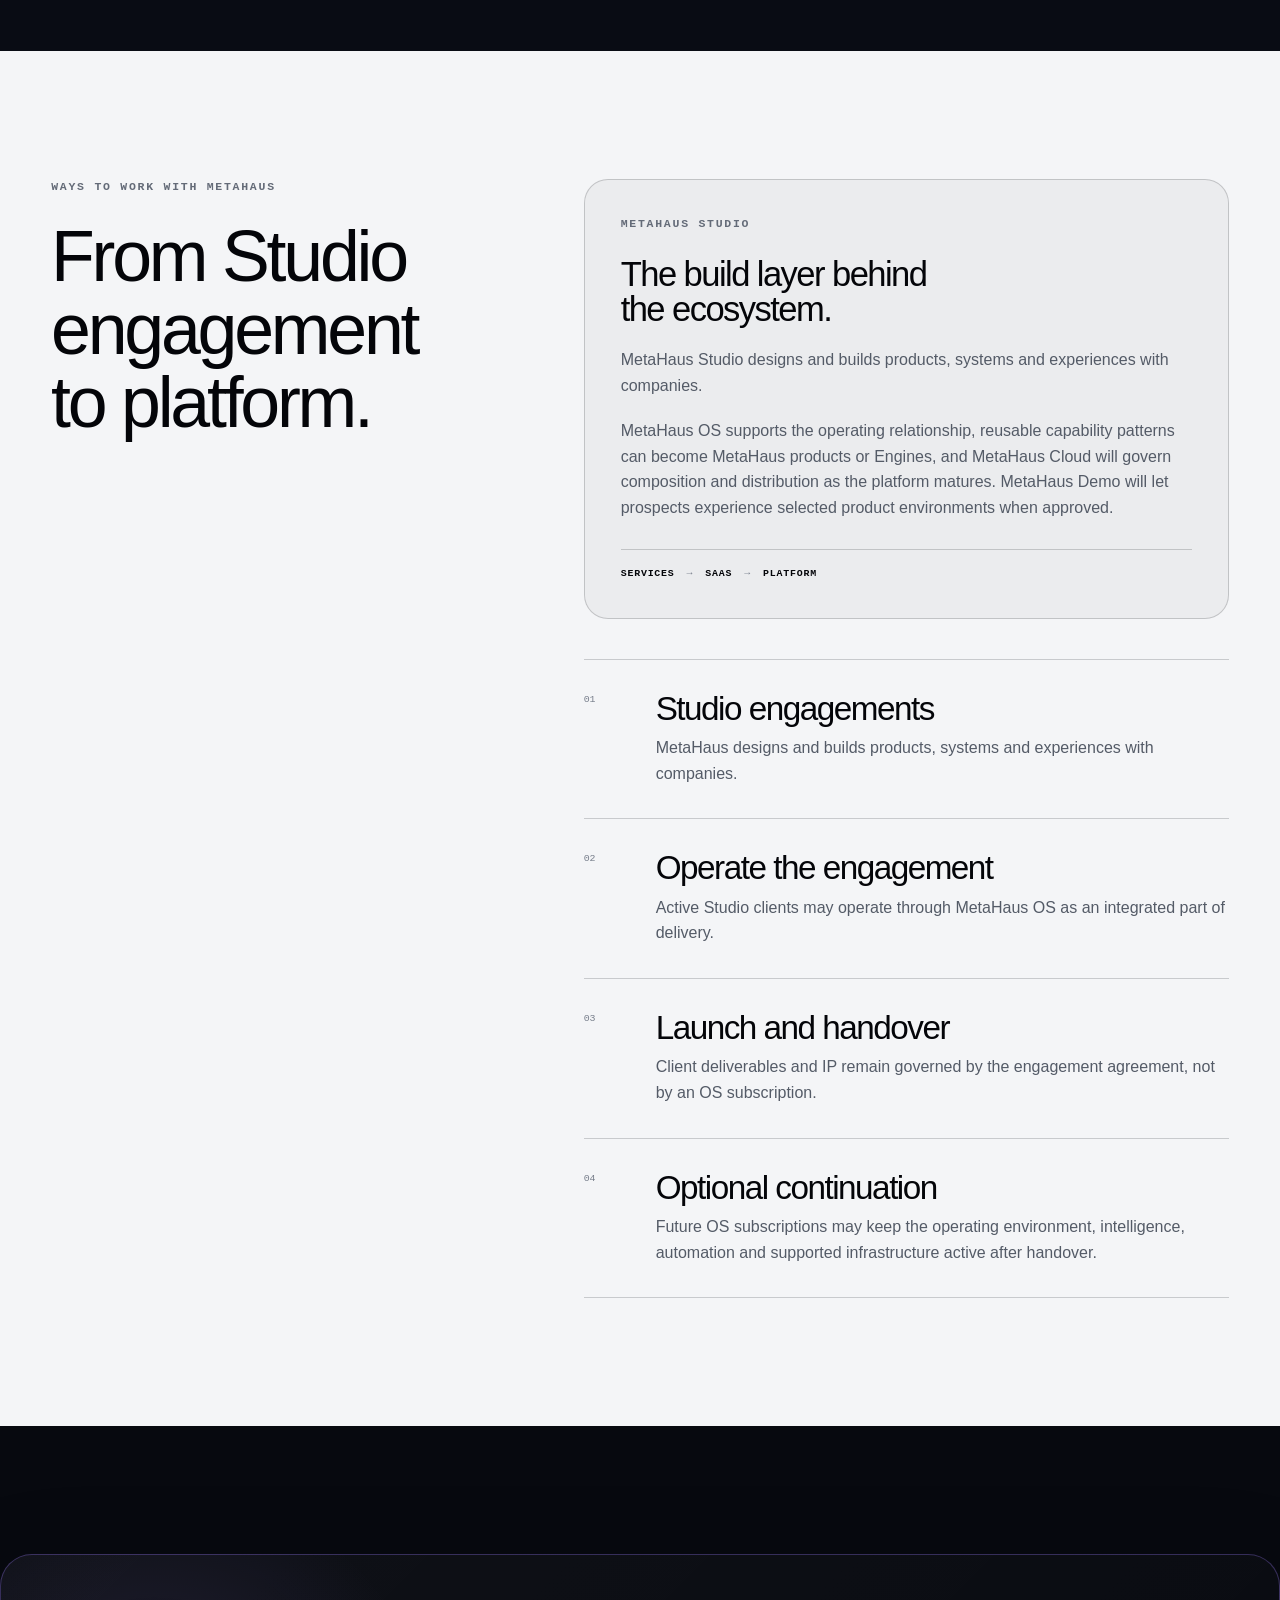
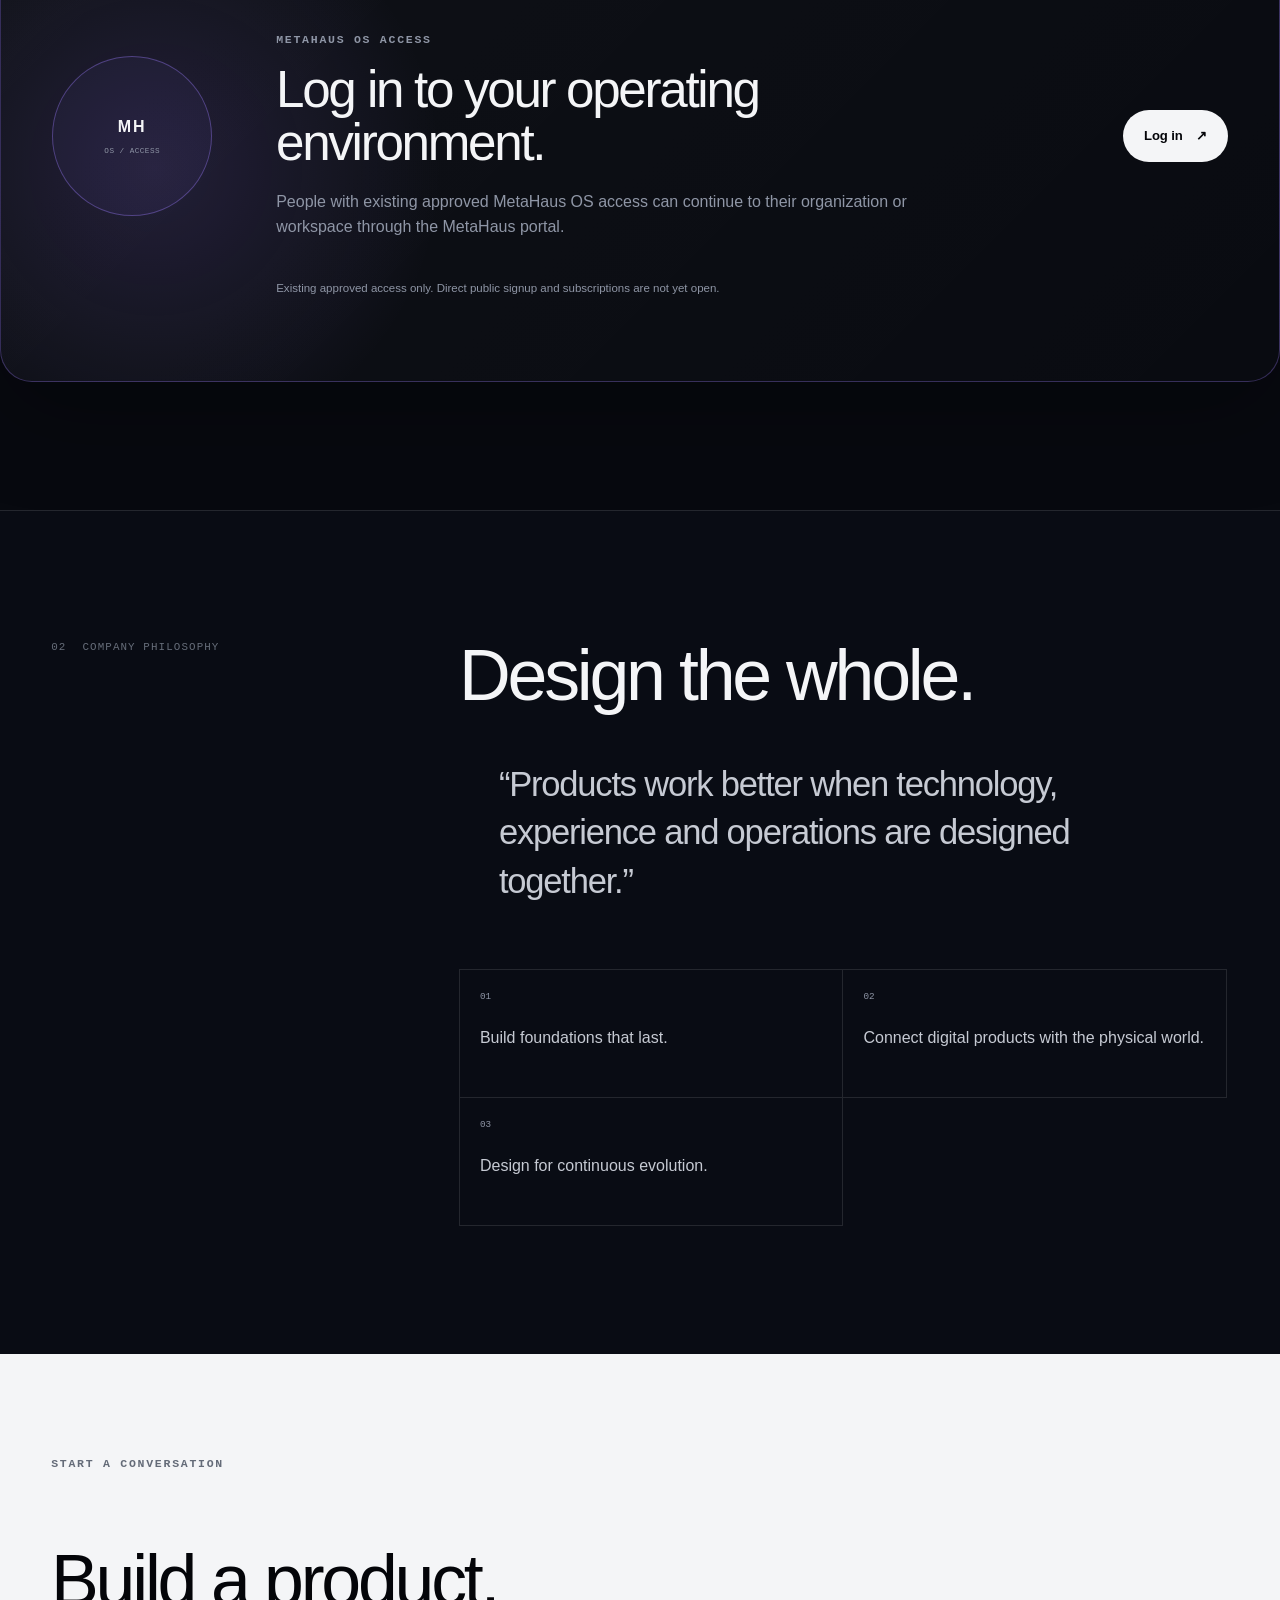
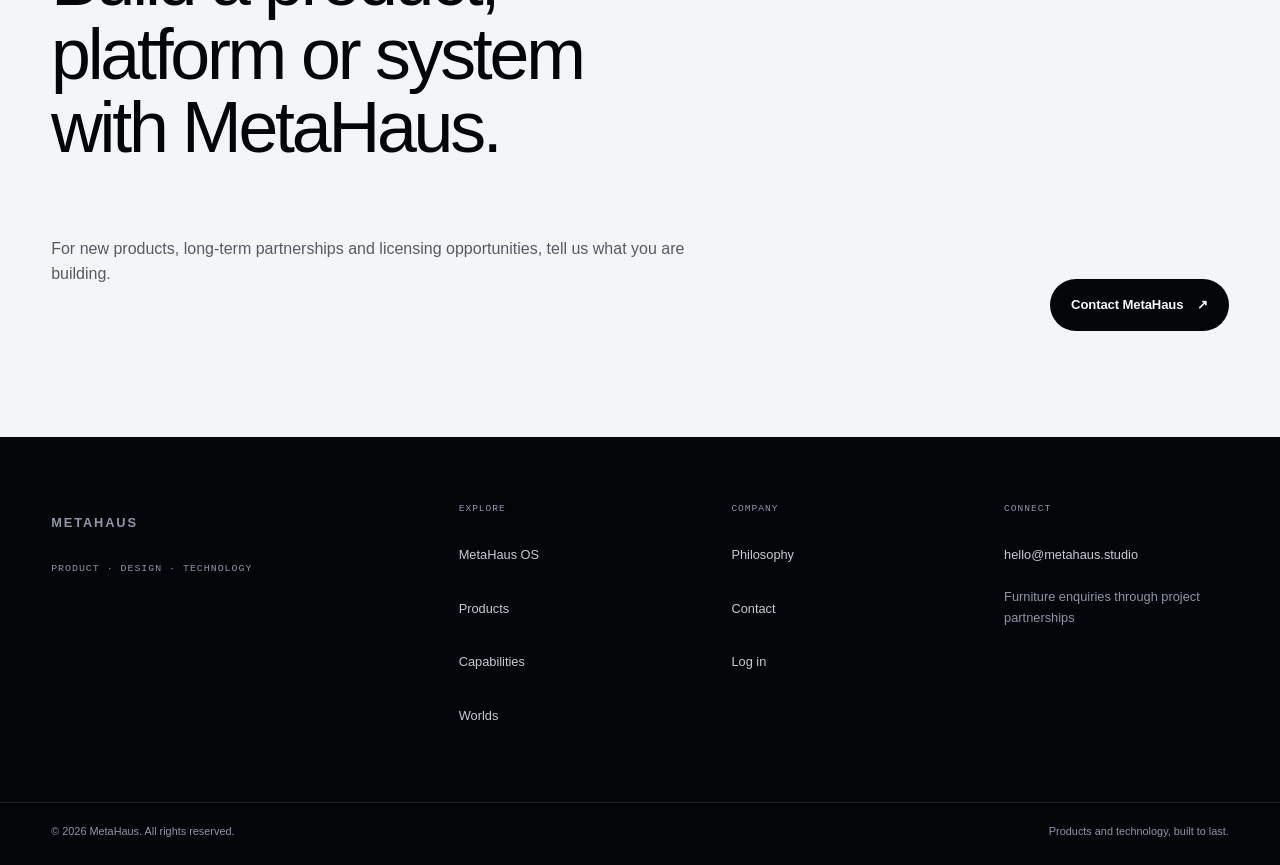
==== commit dd11190f: "feat(site): align public product truth with MetaHaus platform" ====
--- a/index.html
+++ b/index.html
@@ -162,7 +162,7 @@
               <p class="product-family">Operating systems</p>
               <h3 id="os-title">MetaHaus OS</h3>
               <p class="large-copy">Run the business.</p>
-              <p>MetaHaus OS connects the operating relationship across organizations, workspaces, agreements, finance, delivery, workflows, files, providers, AI context and executive visibility.</p>
+              <p>MetaHaus OS connects organizations and workspaces with contracts, finance, invoices and payments, milestones and roadmaps, governed files and documents, product delivery, approvals, meetings, change requests, access, onboarding and evidence-aware intelligence.</p>
             </div>
             <div class="product-proof-actions">
               <a href="os/" class="card-link" aria-label="Explore MetaHaus OS">Explore MetaHaus OS <span aria-hidden="true">→</span></a>
@@ -185,7 +185,7 @@
             <div class="product-proof-actions">
               <a href="preview-immersive.html" class="card-link">Explore Immersive Proof <span aria-hidden="true">→</span></a>
               <template data-demo-cta data-demo-product="immersive">
-                <a class="card-link card-link-demo" href="#">Enter Immersive Demo <span aria-hidden="true">↗</span></a>
+                <a class="card-link card-link-demo" href="#">Enter Gallery Experience <span aria-hidden="true">↗</span></a>
               </template>
               <a href="mailto:hello@metahaus.studio?subject=MetaHaus%20Immersive%20Project" class="card-link">Build an Experience <span aria-hidden="true">↗</span></a>
             </div>
@@ -196,8 +196,8 @@
             <div>
               <p class="product-family">Capability composition &amp; distribution</p>
               <h3>MetaHaus Cloud</h3>
-              <p class="large-copy">Build and distribute the operating system.</p>
-              <p>MetaHaus Cloud governs how reusable Engines and capabilities are defined, versioned, composed, assigned and distributed across organizations and workspaces.</p>
+              <p class="large-copy">The future composition layer for reusable operating capabilities.</p>
+              <p>MetaHaus Cloud is being developed to govern how reusable Engines and capabilities are defined, versioned, composed, assigned and distributed across organizations and workspaces.</p>
             </div>
             <div class="product-proof-actions">
               <a class="card-link" href="preview-cloud.html">Explore Cloud Proof <span aria-hidden="true">→</span></a>
@@ -212,7 +212,7 @@
             <div>
               <p class="product-family">AI systems</p>
               <h3>MetaHaus AI</h3>
-              <p>AI workspaces, reusable intelligence and automation designed around real operating context.</p>
+              <p>Evidence-aware context intelligence already operates inside MetaHaus OS. Standalone, provider-backed generative and autonomous MetaHaus AI capabilities remain in development.</p>
             </div>
           </article>
 
@@ -291,8 +291,8 @@
         </div>
 
         <div class="world-grid" data-motion-region>
-          <article class="world-card reveal" tabindex="0" data-world="operations"><span>01 / Operations</span><h3>Client Operations</h3><p>Workspaces, delivery, access and automation brought into one clear working environment.</p><small>MetaHaus OS · MetaHaus AI · Workflow tools</small></article>
-          <article class="world-card reveal" tabindex="0" data-world="intelligence"><span>02 / Intelligence</span><h3>Artificial Intelligence</h3><p>AI workspaces and automation designed around real work, decisions and responsibilities.</p><small>MetaHaus AI · MetaHaus OS · Automation</small></article>
+          <article class="world-card reveal" tabindex="0" data-world="operations"><span>01 / Operations</span><h3>Client Operations</h3><p>Workspaces, delivery, access and automation brought into one clear working environment.</p><small>MetaHaus OS · Context intelligence · Workflow tools</small></article>
+          <article class="world-card reveal" tabindex="0" data-world="intelligence"><span>02 / Intelligence</span><h3>Artificial Intelligence</h3><p>Evidence-aware context intelligence supports decisions inside MetaHaus OS. Provider-backed generative and autonomous capabilities remain future-facing.</p><small>MetaHaus OS · Context intelligence · Future MetaHaus AI</small></article>
           <article class="world-card reveal" tabindex="0" data-world="mobility"><span>03 / Movement</span><h3>Mobility</h3><p>Passenger, driver, dispatch and administrative experiences designed as one mobility service.</p><small>Mobility products · Connected cabins · Operations</small></article>
           <article class="world-card reveal" tabindex="0" data-world="commerce"><span>04 / Exchange</span><h3>Commerce</h3><p>Commerce infrastructure that brings transactions, product presentation and customer experience together.</p><small>Commerce Engine · AI · Immersive experience</small></article>
           <article class="world-card reveal" tabindex="0" data-world="immersive"><span>05 / Space</span><h3>Immersive Experiences</h3><p>Spatial experiences that give digital products a clear physical presence.</p><small>MetaHaus Immersive · Commerce · Design</small></article>
@@ -368,13 +368,13 @@
         <div class="portal-copy">
           <p class="eyebrow">MetaHaus OS access</p>
           <h2 id="portal-title">Log in to your operating environment.</h2>
-          <p>Existing Studio clients and other approved MetaHaus OS users access their organizations and workspaces through the MetaHaus portal.</p>
+          <p>People with existing approved MetaHaus OS access can continue to their organization or workspace through the MetaHaus portal.</p>
         </div>
         <a class="button button-primary portal-action" href="login/" data-magnetic aria-describedby="portal-config-note">
           Log in
           <span aria-hidden="true">↗</span>
         </a>
-        <p class="portal-note" id="portal-config-note">Existing access only. Direct public signup and subscriptions are not yet open.</p>
+        <p class="portal-note" id="portal-config-note">Existing approved access only. Direct public signup and subscriptions are not yet open.</p>
       </div>
     </section>
 
